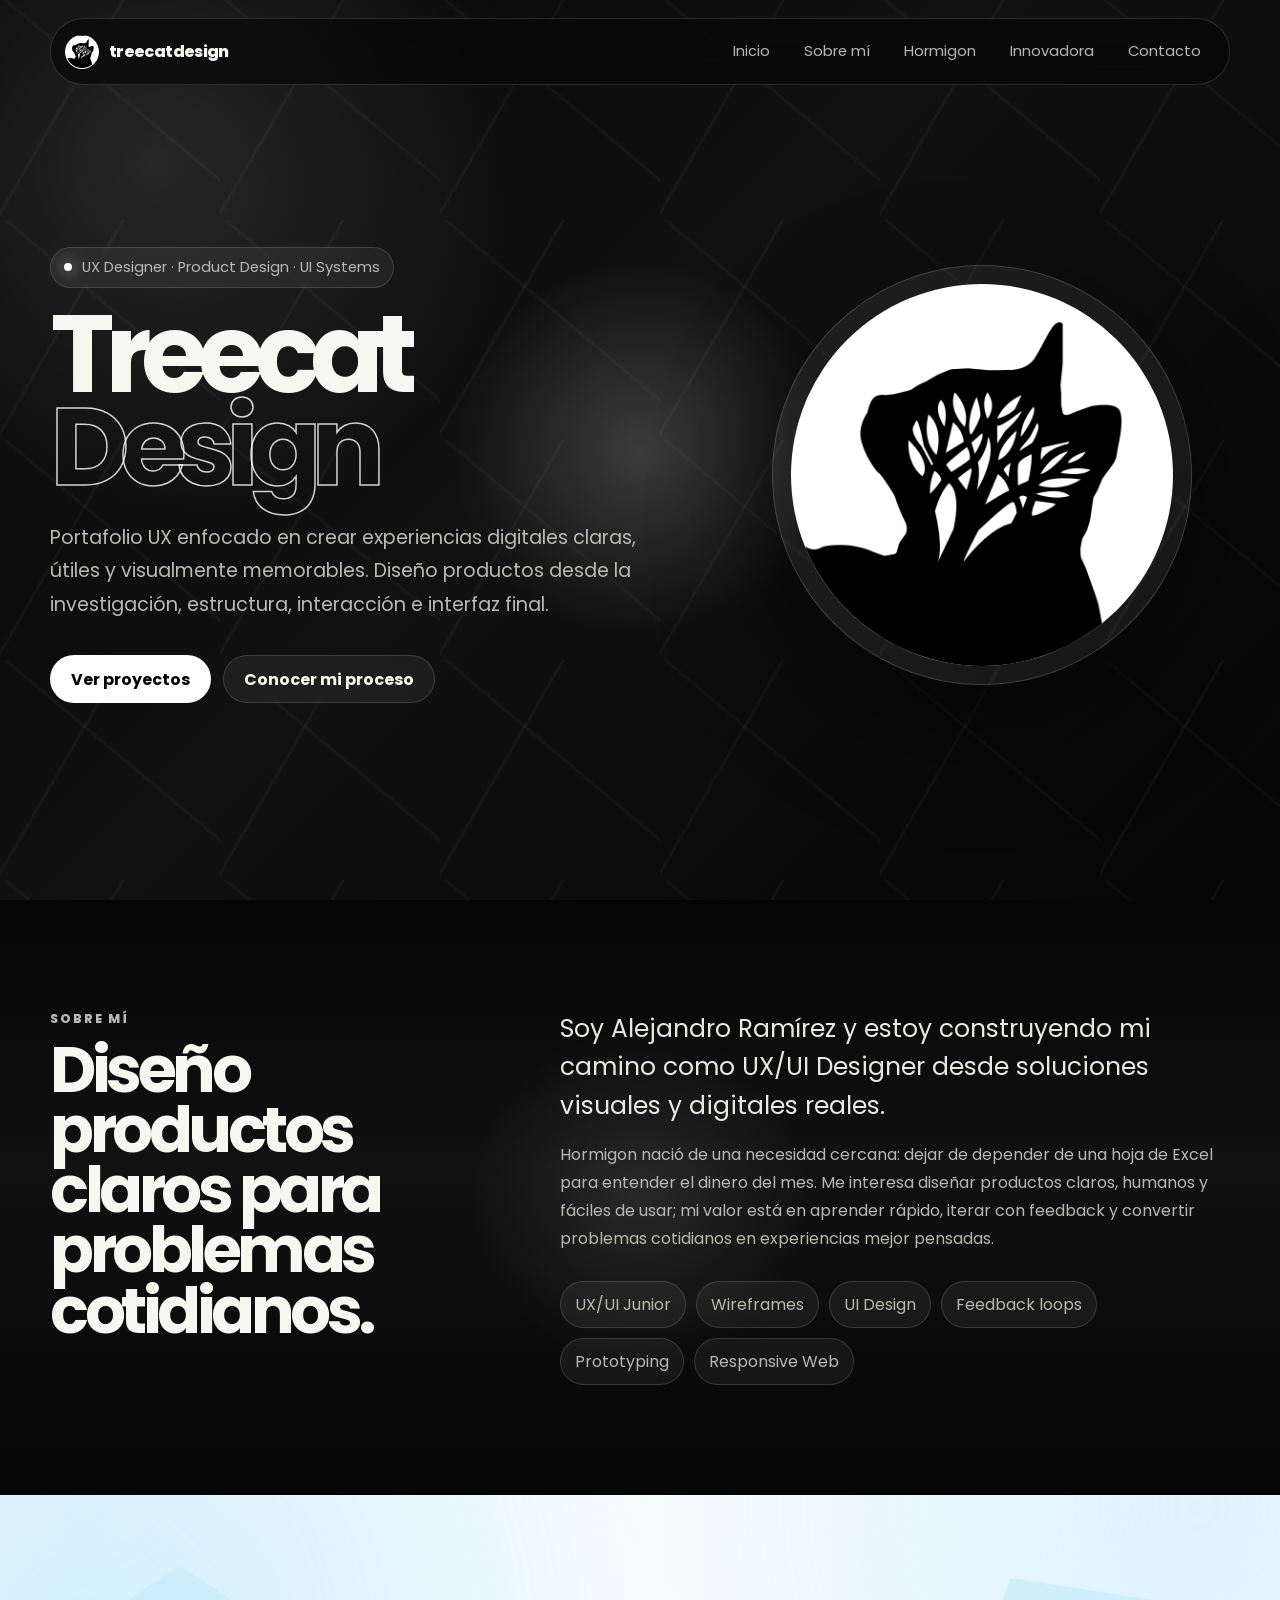
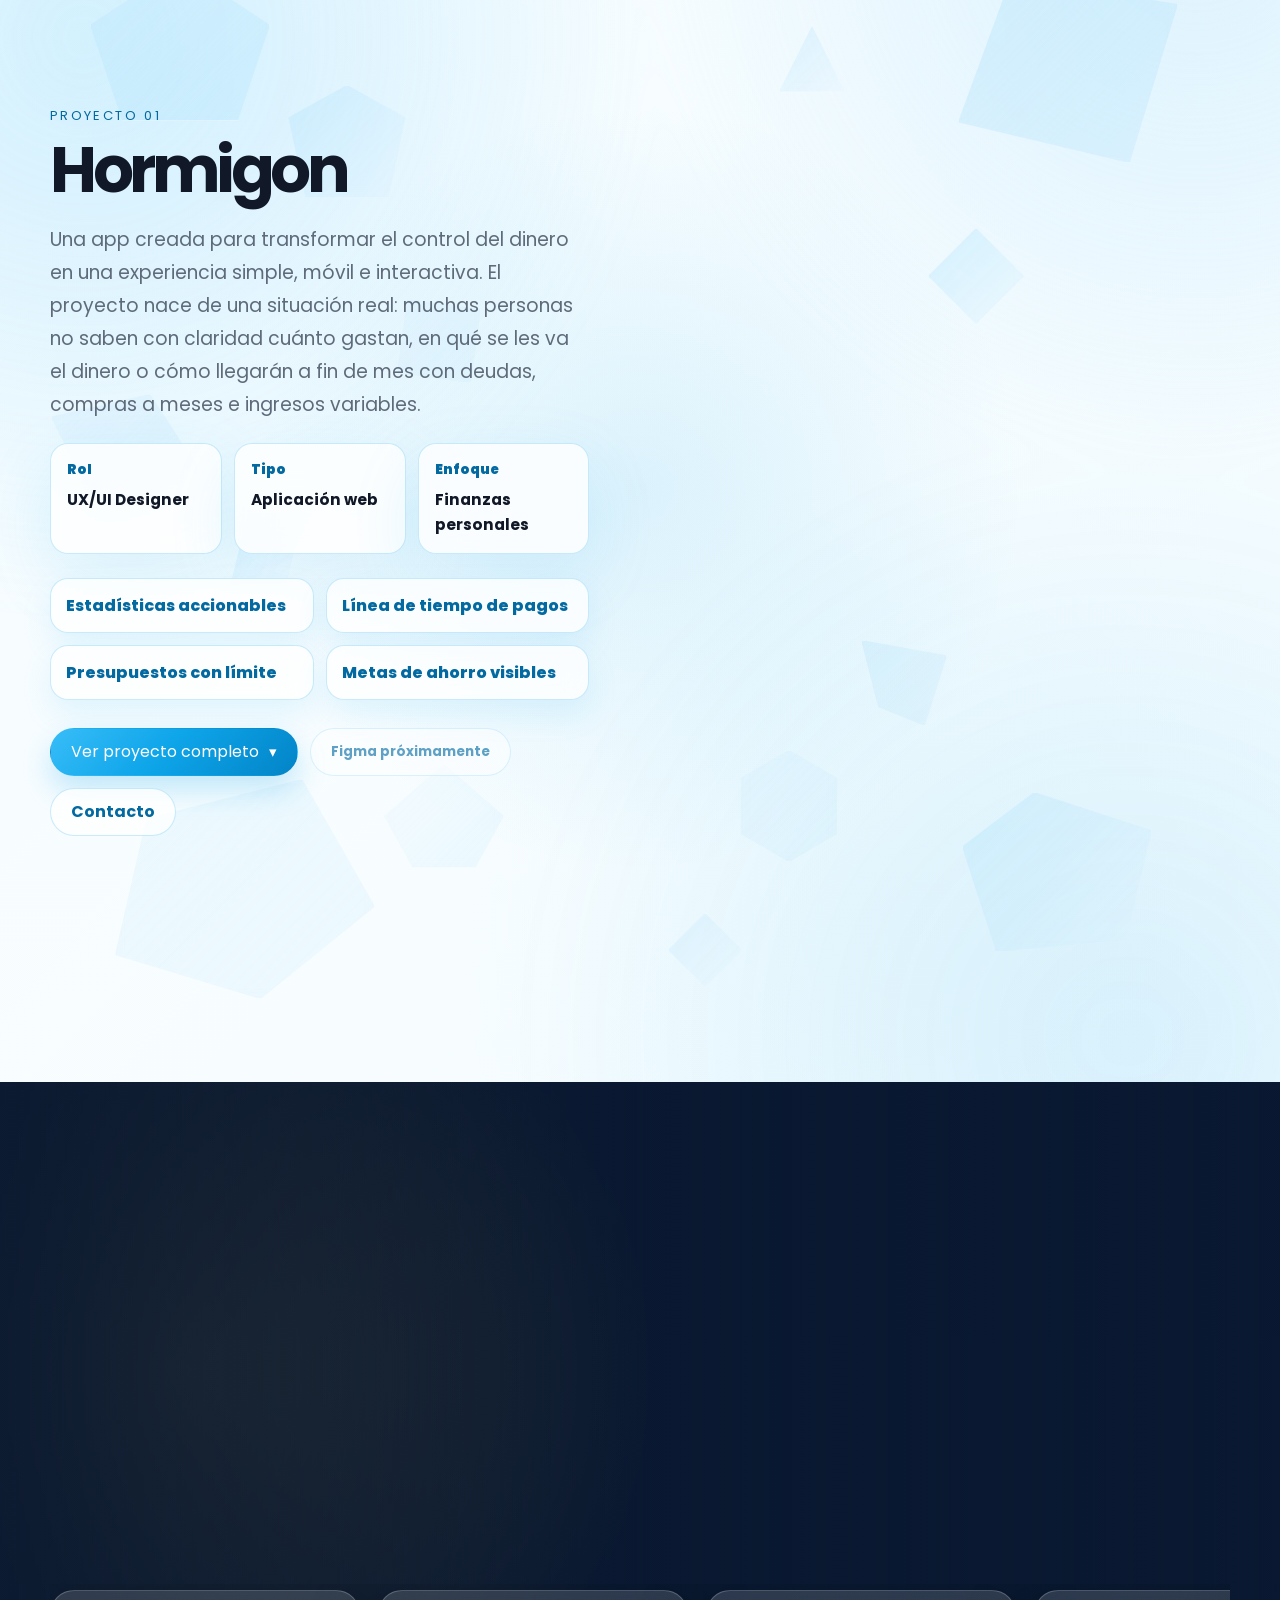
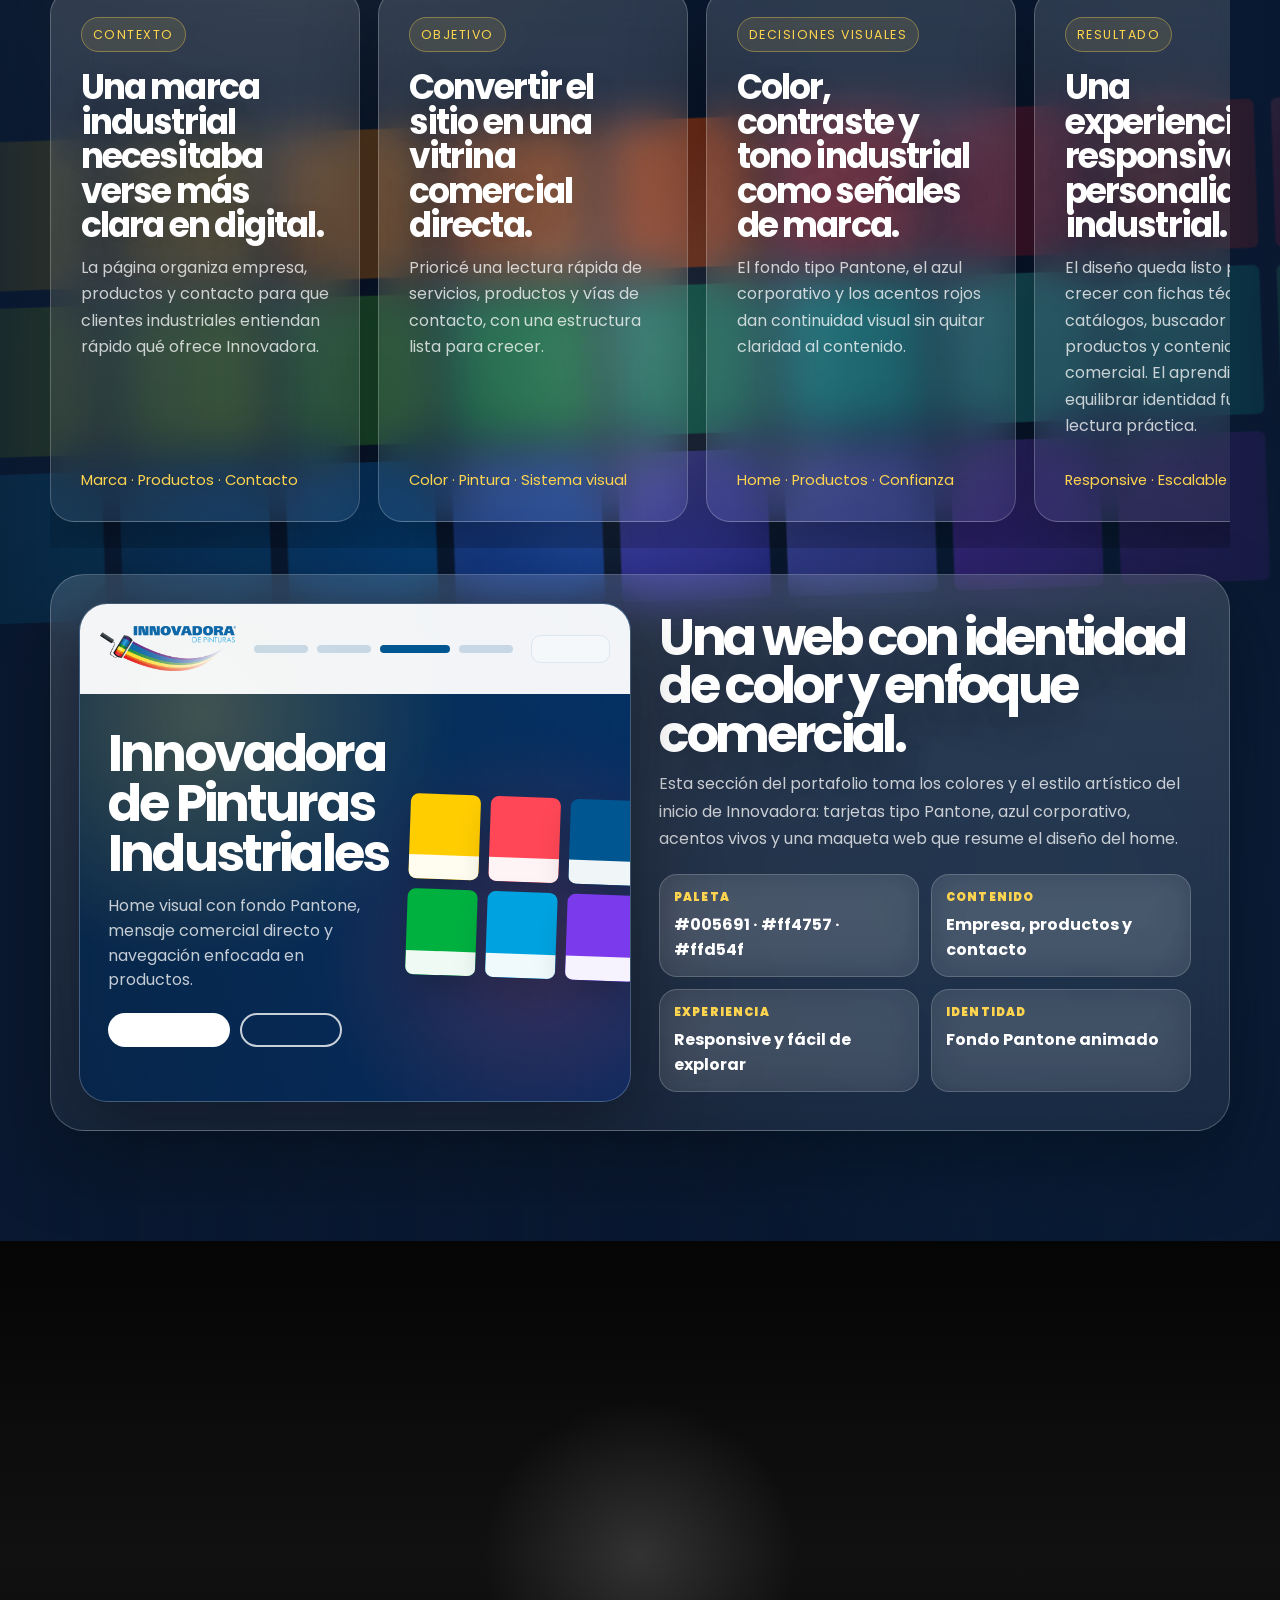
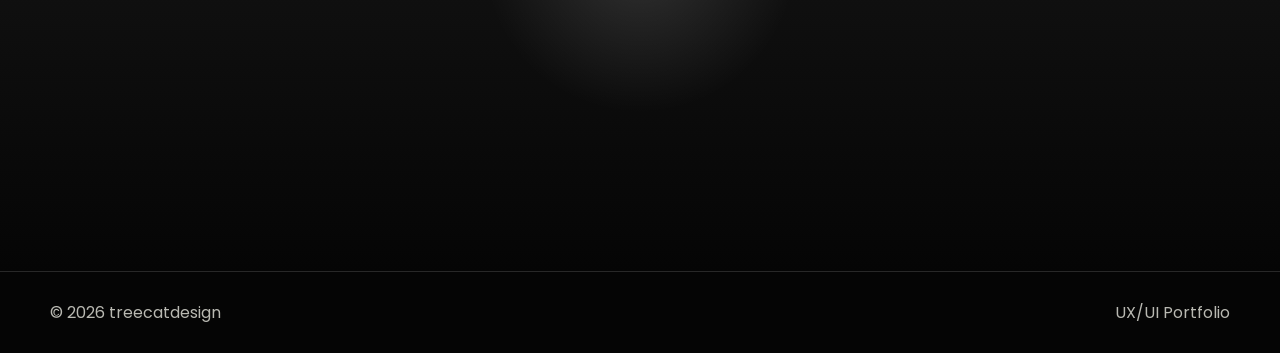
==== index.html @ 4776b98f "Fix portfolio mobile loading and cache busting" ====
<!doctype html>
<html lang="es">
  <head>
    <meta charset="utf-8" />
    <meta name="viewport" content="width=device-width, initial-scale=1, viewport-fit=cover" />
    <title>Portafolio | Alejandro Ramírez</title>
    <style>
      body {
        margin: 0;
        min-height: 100vh;
        min-height: 100svh;
        display: grid;
        place-items: center;
        background: #080808;
        color: #f7f7f2;
        font-family: system-ui, -apple-system, BlinkMacSystemFont, "Segoe UI", sans-serif;
      }
      .loading {
        opacity: .78;
        text-align: center;
        padding: 24px;
      }
    </style>
  </head>
  <body>
    <div class="loading">Cargando portafolio...</div>
    <script>
      (async () => {
        const version = "mobile-fix-4";
        const withVersion = (path) => `${path}${path.includes("?") ? "&" : "?"}v=${version}`;

        try {
          const response = await fetch(withVersion("./treecatdesign/index.html"), { cache: "no-store" });

          if (!response.ok) {
            throw new Error(`No se pudo cargar el portafolio: ${response.status}`);
          }

          let html = await response.text();

          if (!/<base\s/i.test(html)) {
            html = html.replace(/<head>/i, '<head>\n  <base href="./treecatdesign/">');
          }

          html = html.replace(
            /<meta\s+name=["']viewport["'][^>]*>/i,
            '<meta name="viewport" content="width=device-width, initial-scale=1, viewport-fit=cover" />'
          );

          html = html.replace(
            /<link\s+rel=["']stylesheet["']\s+href=["']\.\/css\/styles\.css["']\s*\/?>/i,
            `<link rel="stylesheet" href="${withVersion("./css/styles.css")}" />`
          );

          if (!/responsive-fixes\.css/i.test(html)) {
            html = html.replace(
              /<\/head>/i,
              `  <link rel="stylesheet" href="${withVersion("./css/responsive-fixes.css")}" />\n</head>`
            );
          }

          html = html.replace(
            /<script\s+src=["']\.\/js\/main\.js["']\s+defer><\/script>/i,
            `<script src="${withVersion("./js/main.js")}" defer><\/script>`
          );

          document.open();
          document.write(html);
          document.close();
        } catch (error) {
          window.location.replace("./treecatdesign/");
        }
      })();
    </script>
  </body>
</html>
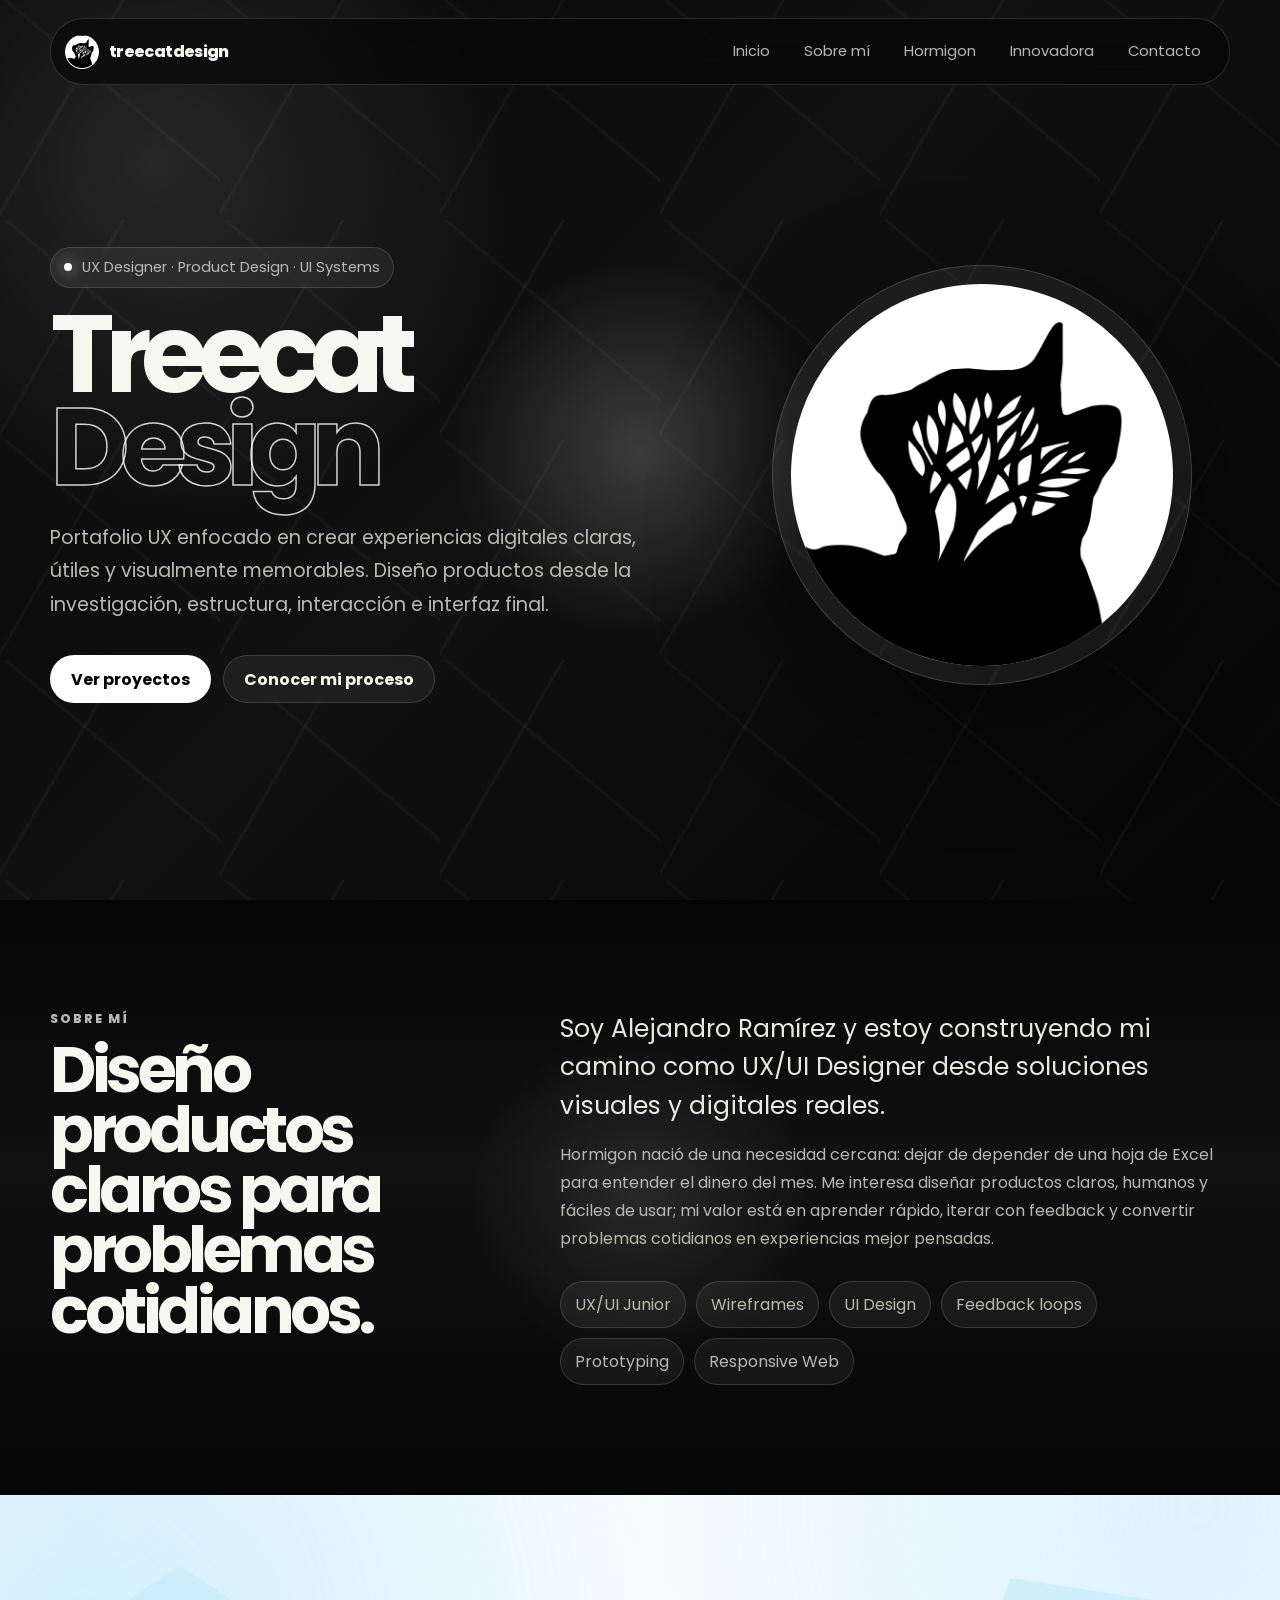
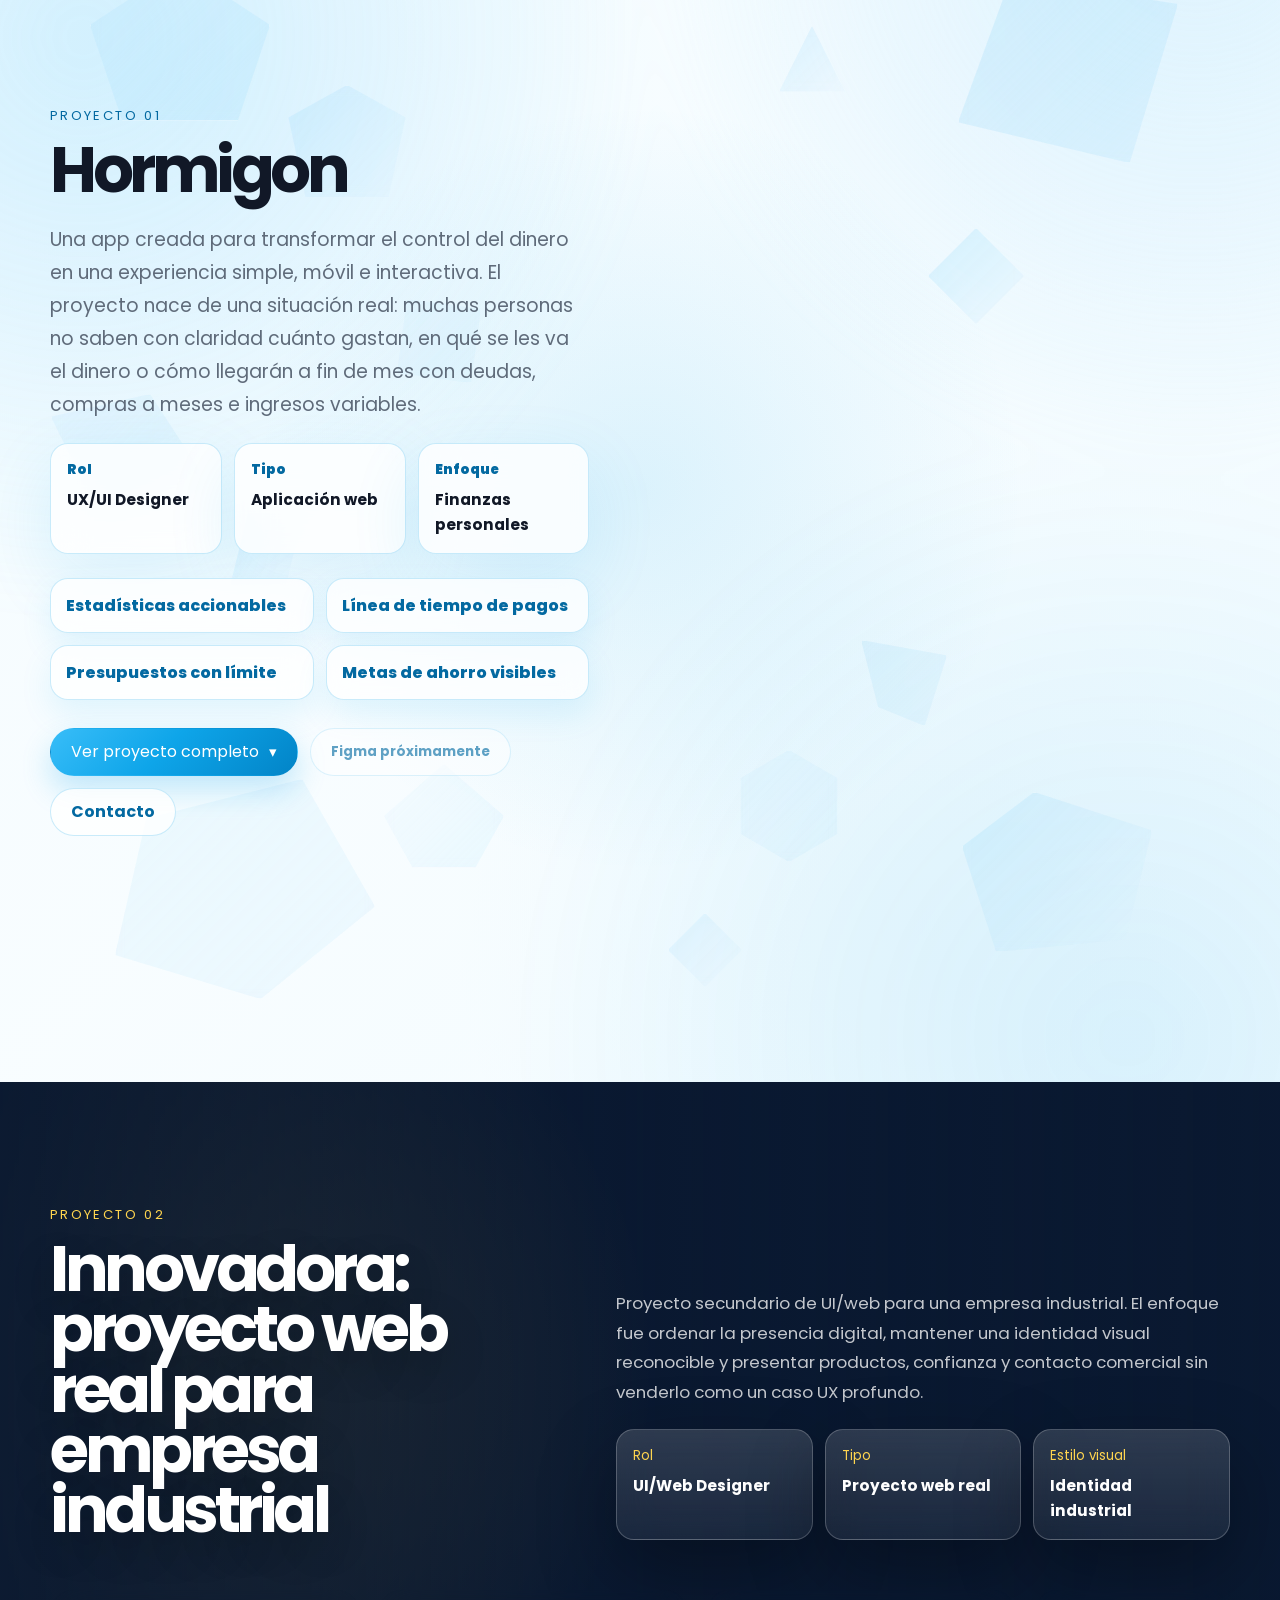
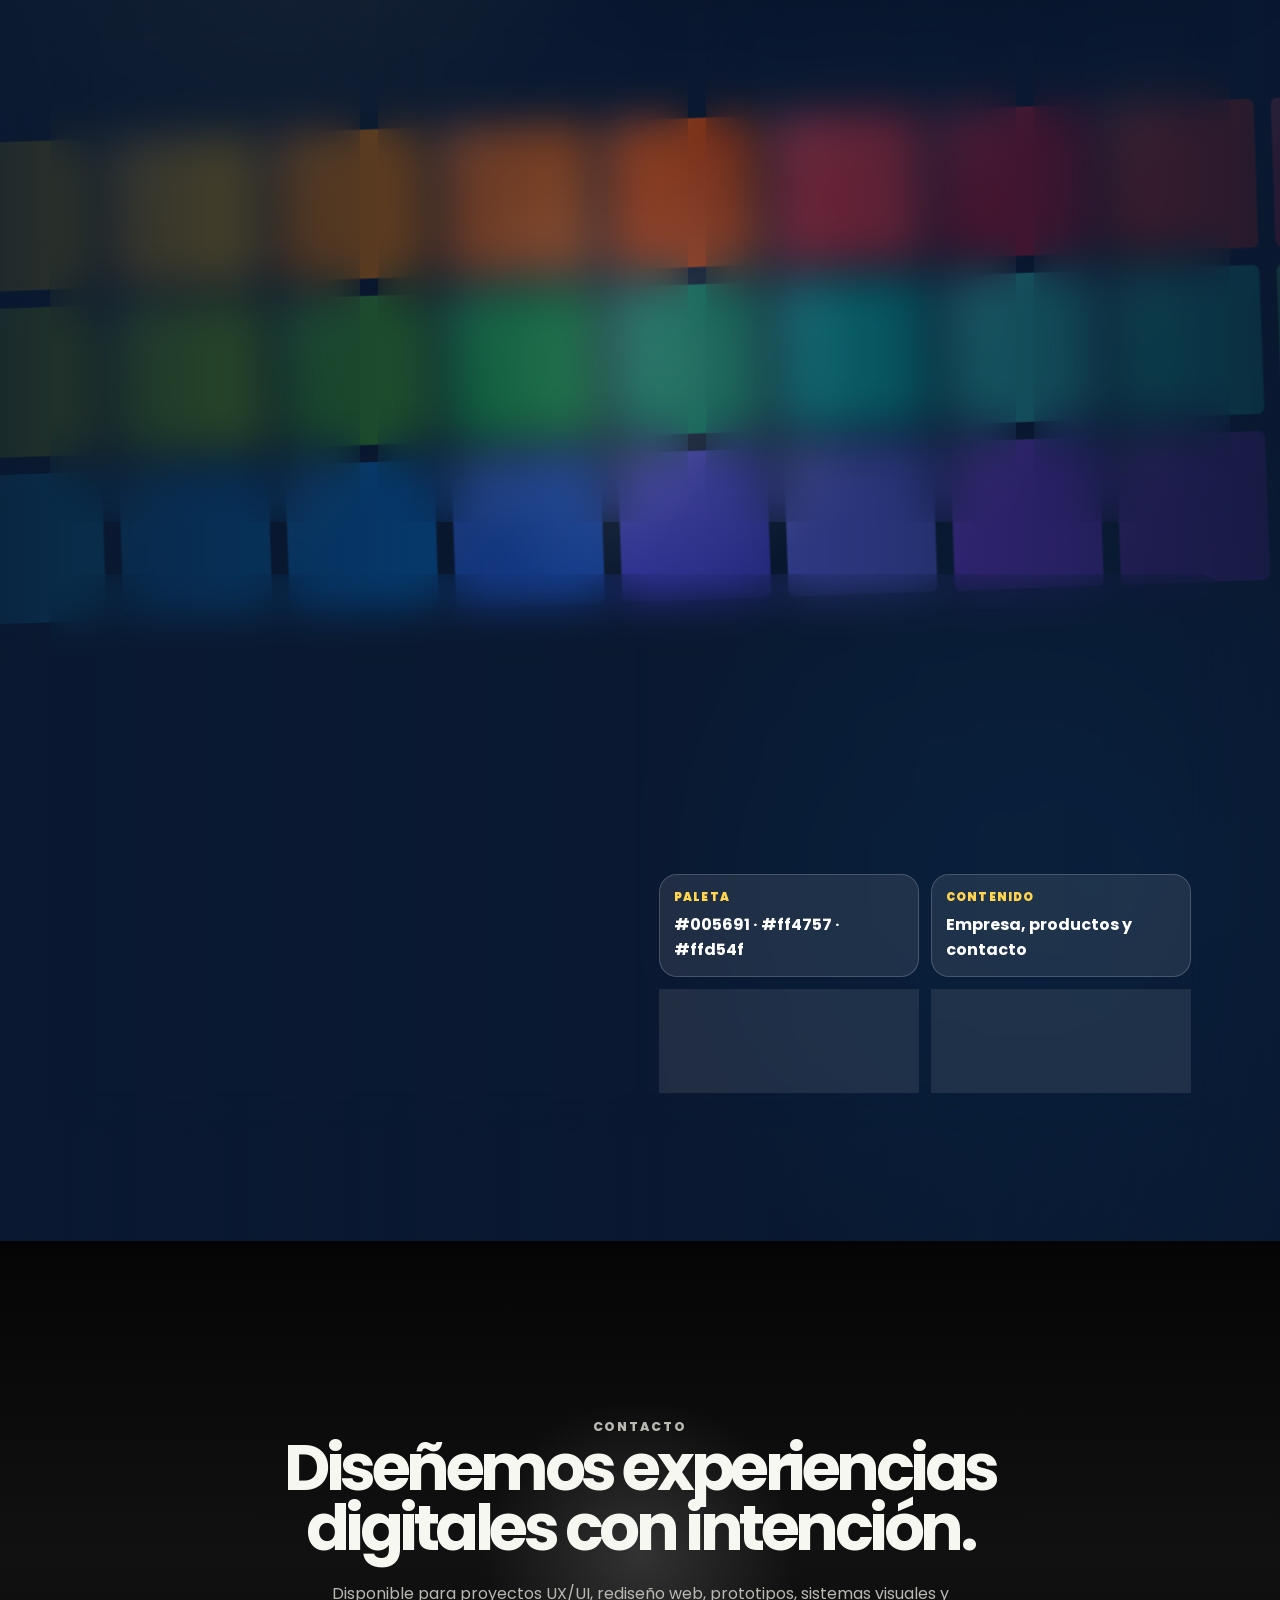
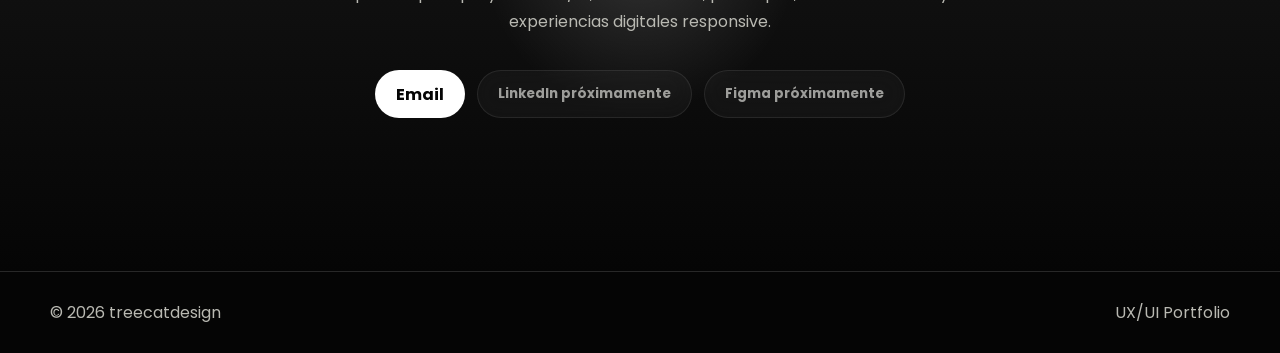
==== commit ab9514fc: "Force mobile fix cache refresh" ====
--- a/index.html
+++ b/index.html
@@ -26,7 +26,7 @@
     <div class="loading">Cargando portafolio...</div>
     <script>
       (async () => {
-        const version = "mobile-fix-4";
+        const version = "mobile-fix-5";
         const withVersion = (path) => `${path}${path.includes("?") ? "&" : "?"}v=${version}`;
 
         try {
@@ -52,12 +52,10 @@
             `<link rel="stylesheet" href="${withVersion("./css/styles.css")}" />`
           );
 
-          if (!/responsive-fixes\.css/i.test(html)) {
-            html = html.replace(
-              /<\/head>/i,
-              `  <link rel="stylesheet" href="${withVersion("./css/responsive-fixes.css")}" />\n</head>`
-            );
-          }
+          html = html.replace(
+            /<\/head>/i,
+            `  <link rel="stylesheet" href="${withVersion("./css/responsive-fixes.css")}" />\n</head>`
+          );
 
           html = html.replace(
             /<script\s+src=["']\.\/js\/main\.js["']\s+defer><\/script>/i,
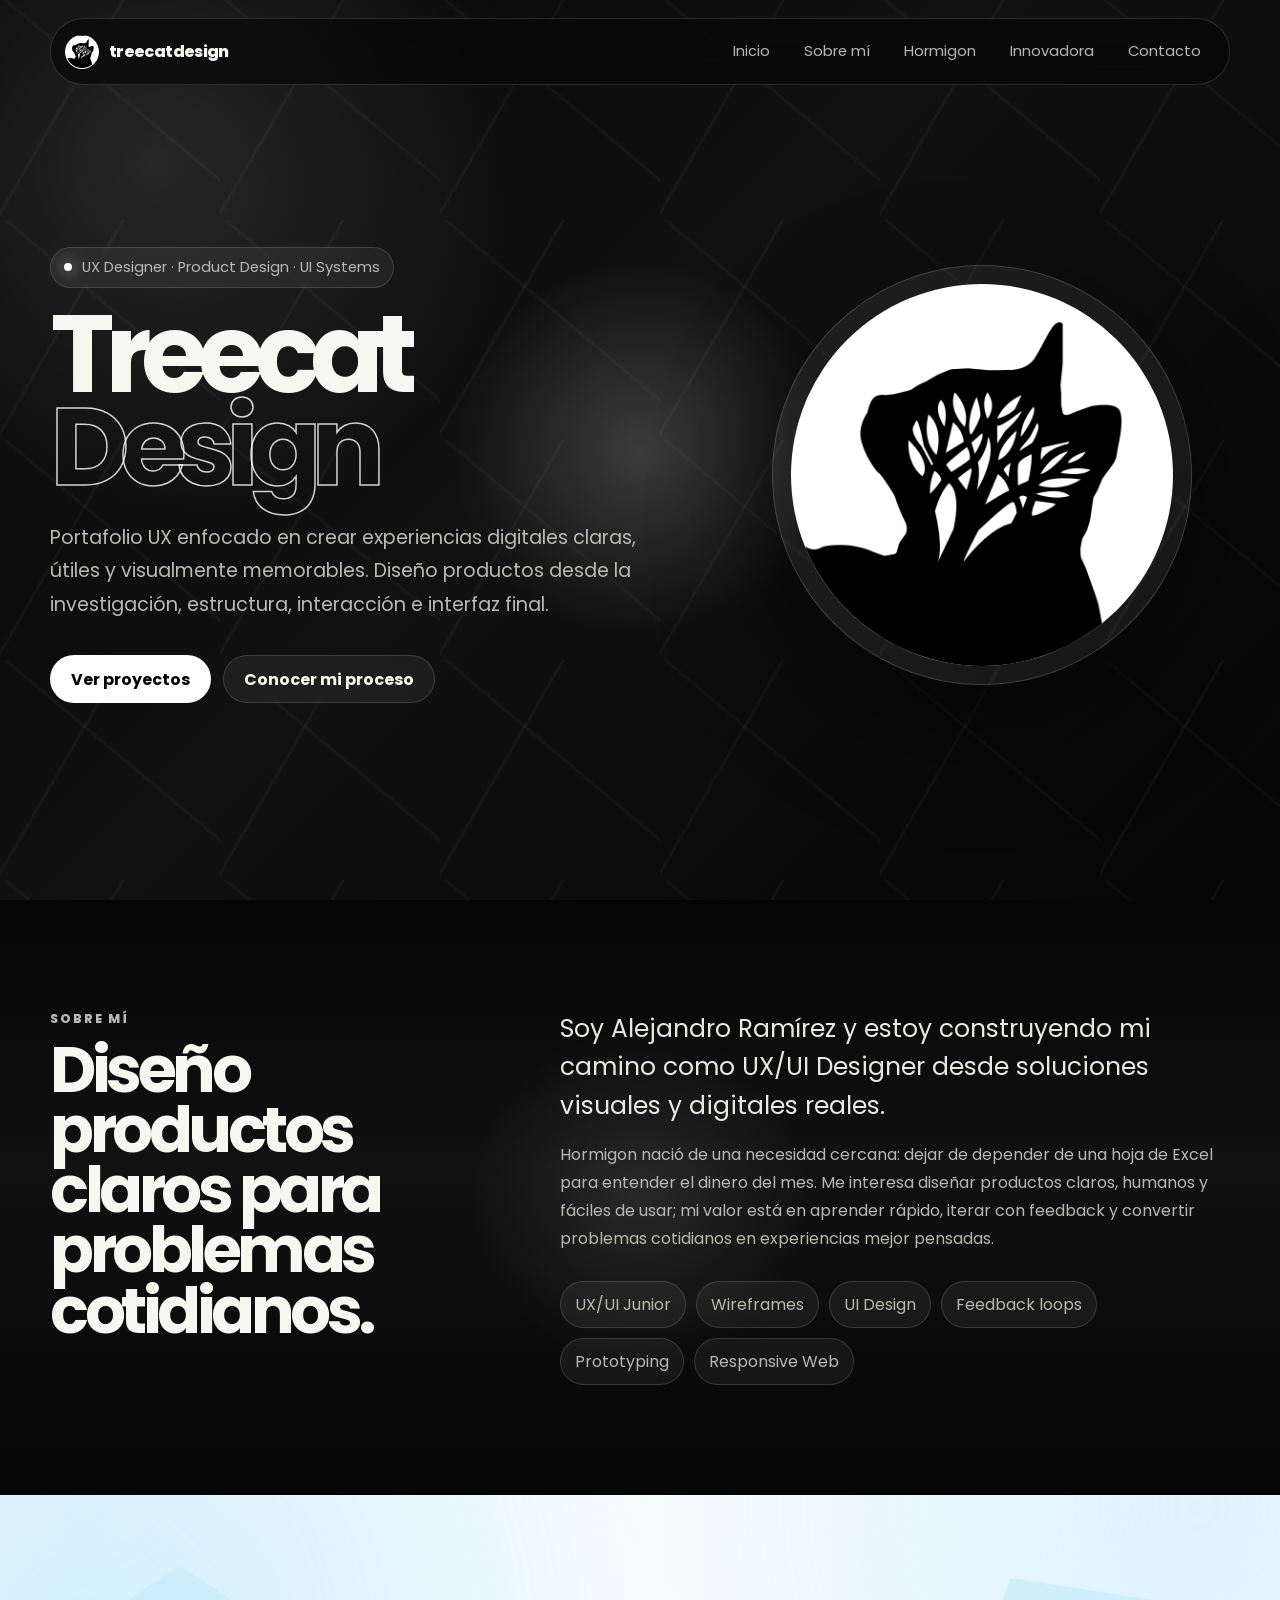
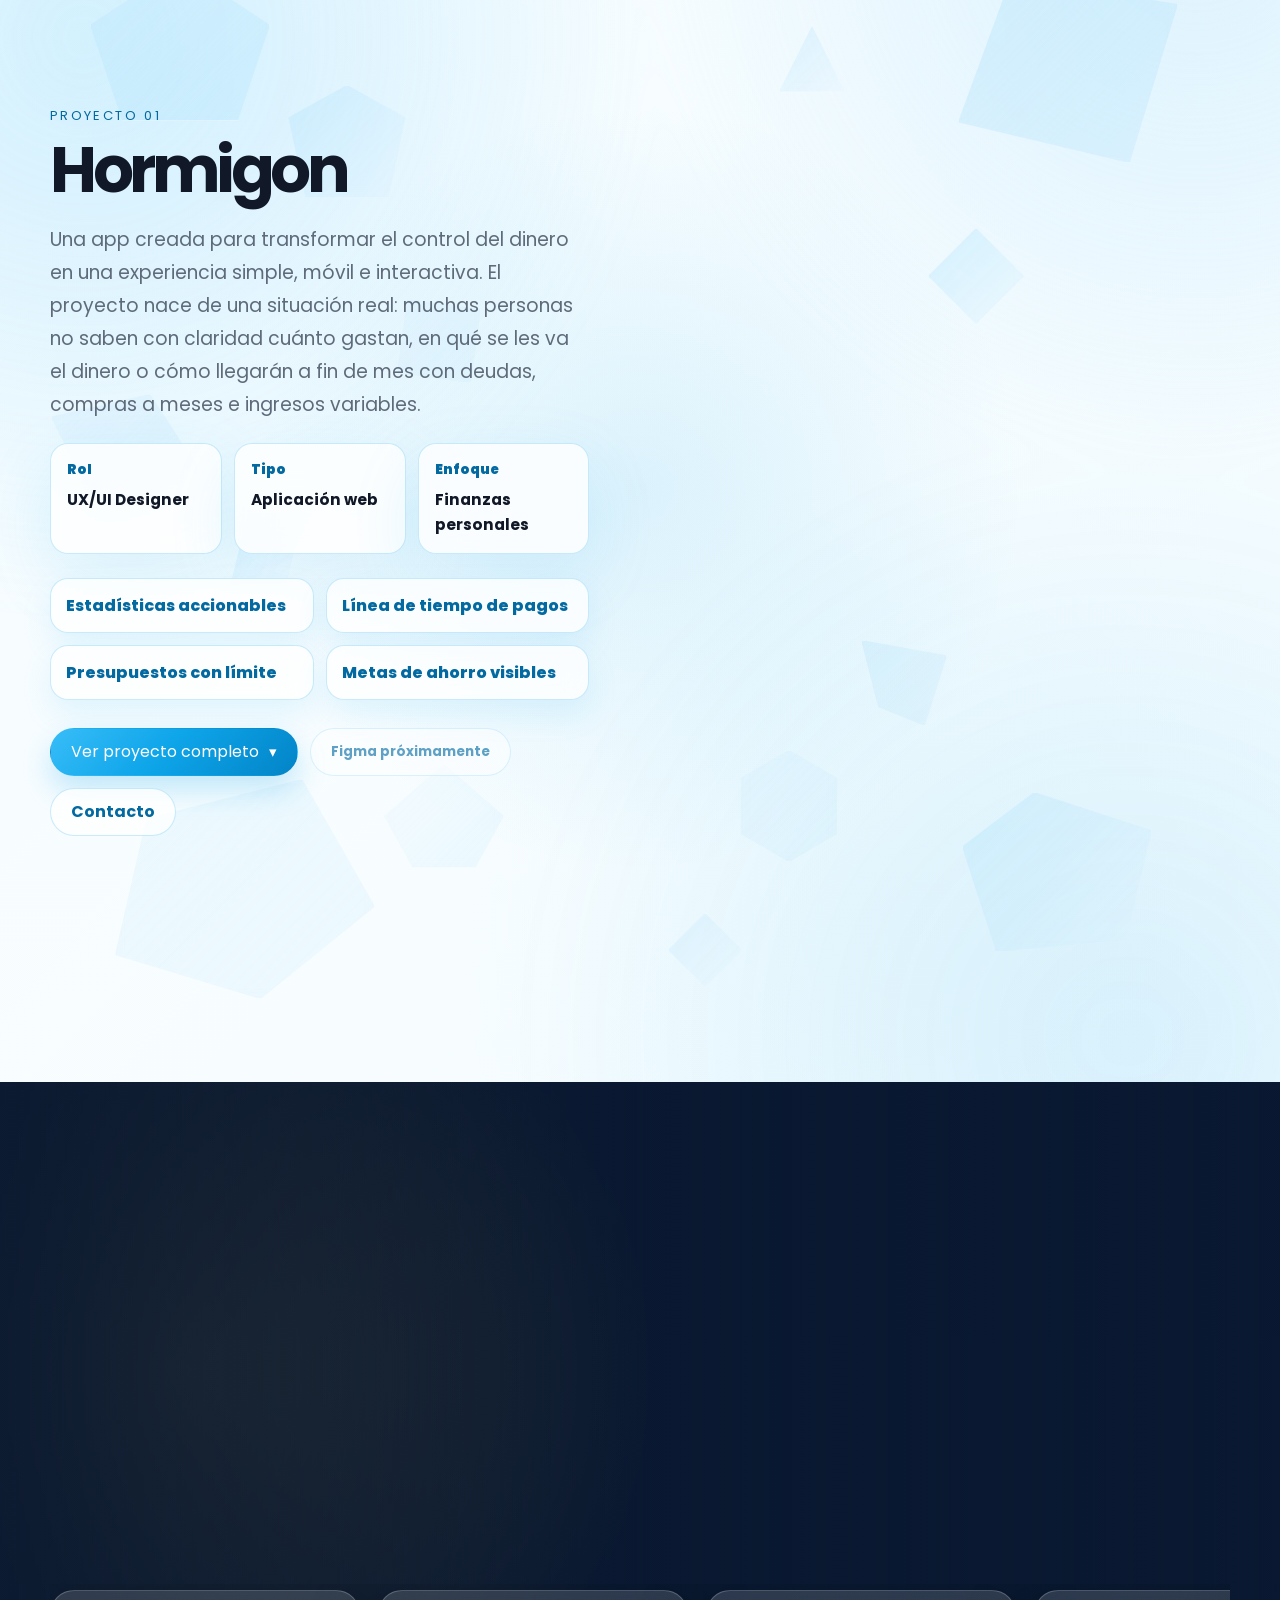
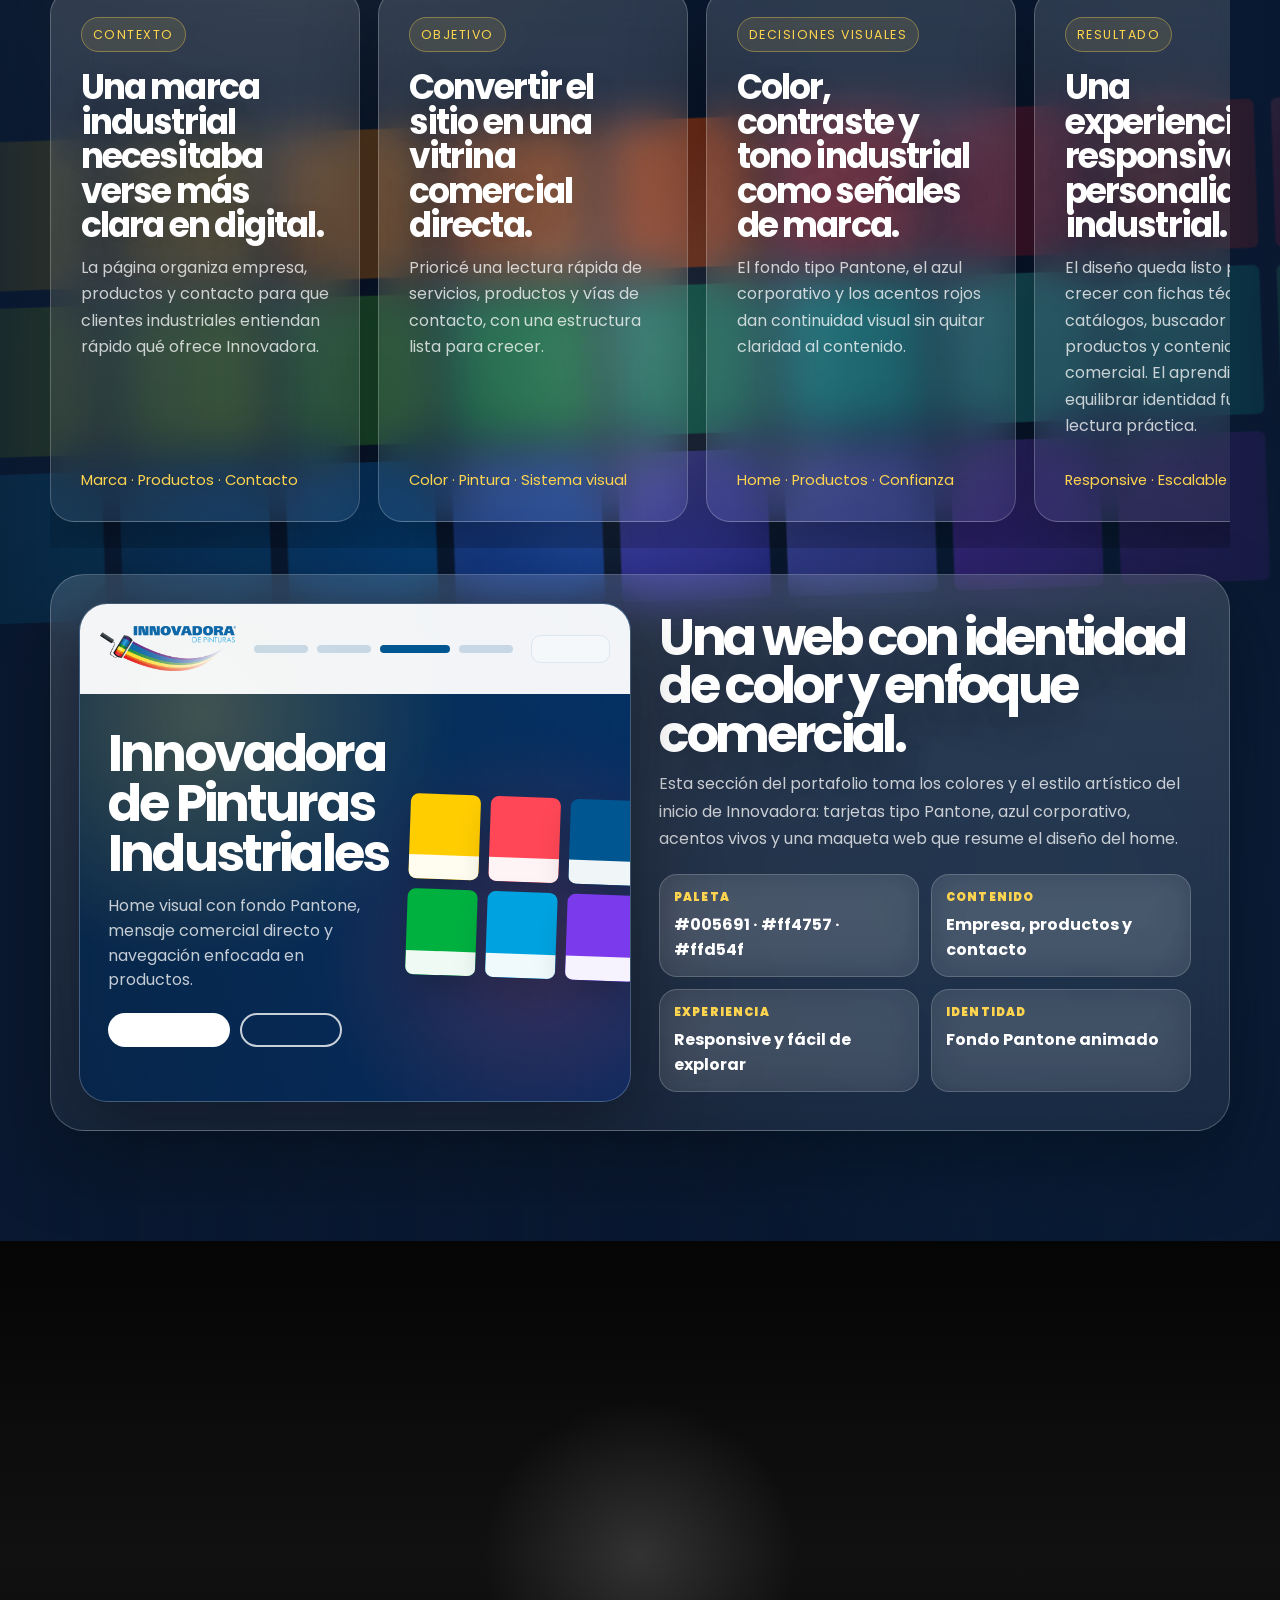
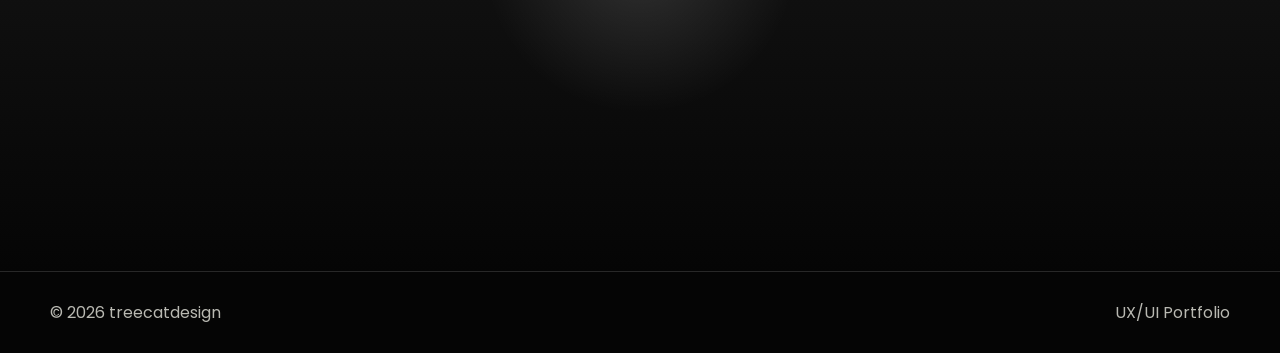
==== commit 3c02a66c: "Inline mobile fixes in root loader" ====
--- a/index.html
+++ b/index.html
@@ -26,8 +26,45 @@
     <div class="loading">Cargando portafolio...</div>
     <script>
       (async () => {
-        const version = "mobile-fix-5";
+        const version = "mobile-fix-6";
         const withVersion = (path) => `${path}${path.includes("?") ? "&" : "?"}v=${version}`;
+        const mobileHardFixes = `
+          <style id="mobile-hard-fixes">
+            @media (max-width: 900px) {
+              html, body, .page { width:100%; max-width:100%; overflow-x:hidden !important; -webkit-text-size-adjust:100%; }
+              *, *::before, *::after { max-width:100%; box-sizing:border-box; }
+              .section { width:100%; padding-inline:16px !important; overflow-x:hidden !important; }
+              .container, .project--finance .container, .finance-project-detail, .finance-project-detail-inner, .finance-case-content, .finance-smart-panel, .finance-results, .finance-case-close { width:100% !important; max-width:calc(100vw - 24px) !important; min-width:0 !important; margin-inline:auto !important; overflow-x:hidden !important; }
+              .hero-grid, .split, .finance-showcase, .finance-case-layout, .finance-story-card, .finance-story-card--compact, .finance-story-points, .finance-feature-list, .finance-research-methods, .finance-insight-grid, .finance-wireframe-grid, .finance-evolution-grid, .finance-feedback-grid, .finance-outcome-strip, .finance-learning-grid, .finance-smart-lab, .finance-smart-showcase, .finance-smart-current, .finance-smart-metrics, .finance-functions-blocks, .project-meta { display:grid !important; grid-template-columns:minmax(0,1fr) !important; grid-auto-columns:unset !important; gap:16px !important; width:100% !important; max-width:100% !important; margin-inline:0 !important; overflow:visible !important; transform:none !important; }
+              .finance-case-rail { display:none !important; }
+              .finance-case-chapter, .finance-smart-lab, .finance-case-close.finance-results, .finance-story-card--compact, .finance-feedback-card, .finance-outcome-card, .finance-learning-card, .finance-wireframe-card, .finance-evolution-card, .finance-function-card { width:100% !important; max-width:100% !important; min-width:0 !important; padding:18px !important; border-radius:24px !important; overflow:hidden !important; }
+              .finance-case-head h3, .finance-smart-intro h3, .finance-results.finance-case-close h3, .finance-story-card--compact h3 { max-width:100% !important; font-size:clamp(1.85rem,10vw,3rem) !important; line-height:1 !important; letter-spacing:-.07em !important; }
+              .finance-case-head p, .finance-smart-intro p, .finance-story-copy p, .finance-wireframe-card p, .finance-evolution-card p, .finance-feedback-card p, .finance-outcome-card p, .finance-learning-card p, .project-desc, .lead { font-size:.96rem !important; line-height:1.6 !important; }
+              .finance-wireframe-thumb, .finance-evolution-thumb, .finance-detail-media, .finance-screen-frame, .mockup { display:grid !important; place-items:center !important; width:100% !important; height:clamp(230px,52svh,380px) !important; padding:12px !important; overflow:hidden !important; }
+              .finance-wireframe-thumb img, .finance-evolution-thumb img, .finance-detail-media img, .finance-screen-frame img, .mockup img { width:100% !important; height:100% !important; max-height:100% !important; object-fit:contain !important; object-position:center top !important; transform:none !important; }
+              .finance-mascot-stage { order:-1 !important; min-height:clamp(330px,68svh,420px) !important; overflow:visible !important; }
+              .finance-mascot-peek { right:50% !important; top:auto !important; bottom:0 !important; width:min(78vw,310px) !important; translate:50% 0 !important; transform:translate3d(0,0,0) scale(.96) rotate(1deg) !important; }
+              .hero-actions, .finance-cta-actions, .finance-smart-controls { display:grid !important; grid-template-columns:1fr !important; gap:10px !important; }
+              .btn, .finance-cta-actions .btn, .finance-smart-control, .finance-project-close-btn { width:100% !important; min-width:0 !important; }
+              .finance-project-close-scene { width:100% !important; min-height:0 !important; margin:30px 0 0 !important; padding:0 0 max(18px, env(safe-area-inset-bottom)) !important; border-radius:26px 26px 0 0 !important; overflow:hidden !important; background:#dff7ff !important; box-shadow:none !important; }
+              .finance-project-close-picture { position:relative !important; inset:auto !important; width:100% !important; height:auto !important; min-height:0 !important; }
+              .finance-project-close-picture img { width:100% !important; height:auto !important; max-height:none !important; object-fit:contain !important; object-position:center bottom !important; }
+              .finance-project-close-actions { position:relative !important; inset:auto !important; margin:-78px auto 0 !important; padding:0 16px !important; z-index:2 !important; }
+              .finance-image-modal__content { width:min(92vw,430px) !important; max-height:calc(100svh - 24px) !important; padding:54px 12px 14px !important; }
+              .finance-image-modal__frame, .finance-image-modal__frame.is-phone-frame { width:min(78vw,330px) !important; height:min(72svh,640px) !important; }
+            }
+            @media (max-width: 700px) {
+              .nav { display:none !important; }
+              .hero { padding-top:42px !important; }
+              .section { padding-top:72px !important; padding-bottom:72px !important; }
+              .finance-case-chapter, .finance-smart-lab, .finance-case-close.finance-results, .finance-story-card--compact { margin-top:24px !important; }
+            }
+            @media (max-width: 390px) {
+              .finance-mascot-stage { min-height:315px !important; }
+              .finance-wireframe-thumb, .finance-evolution-thumb, .finance-detail-media, .finance-screen-frame, .mockup { height:clamp(210px,48svh,330px) !important; }
+            }
+          </style>
+        `;
 
         try {
           const response = await fetch(withVersion("./treecatdesign/index.html"), { cache: "no-store" });
@@ -54,7 +91,7 @@
 
           html = html.replace(
             /<\/head>/i,
-            `  <link rel="stylesheet" href="${withVersion("./css/responsive-fixes.css")}" />\n</head>`
+            `  <link rel="stylesheet" href="${withVersion("./css/responsive-fixes.css")}" />\n${mobileHardFixes}\n</head>`
           );
 
           html = html.replace(
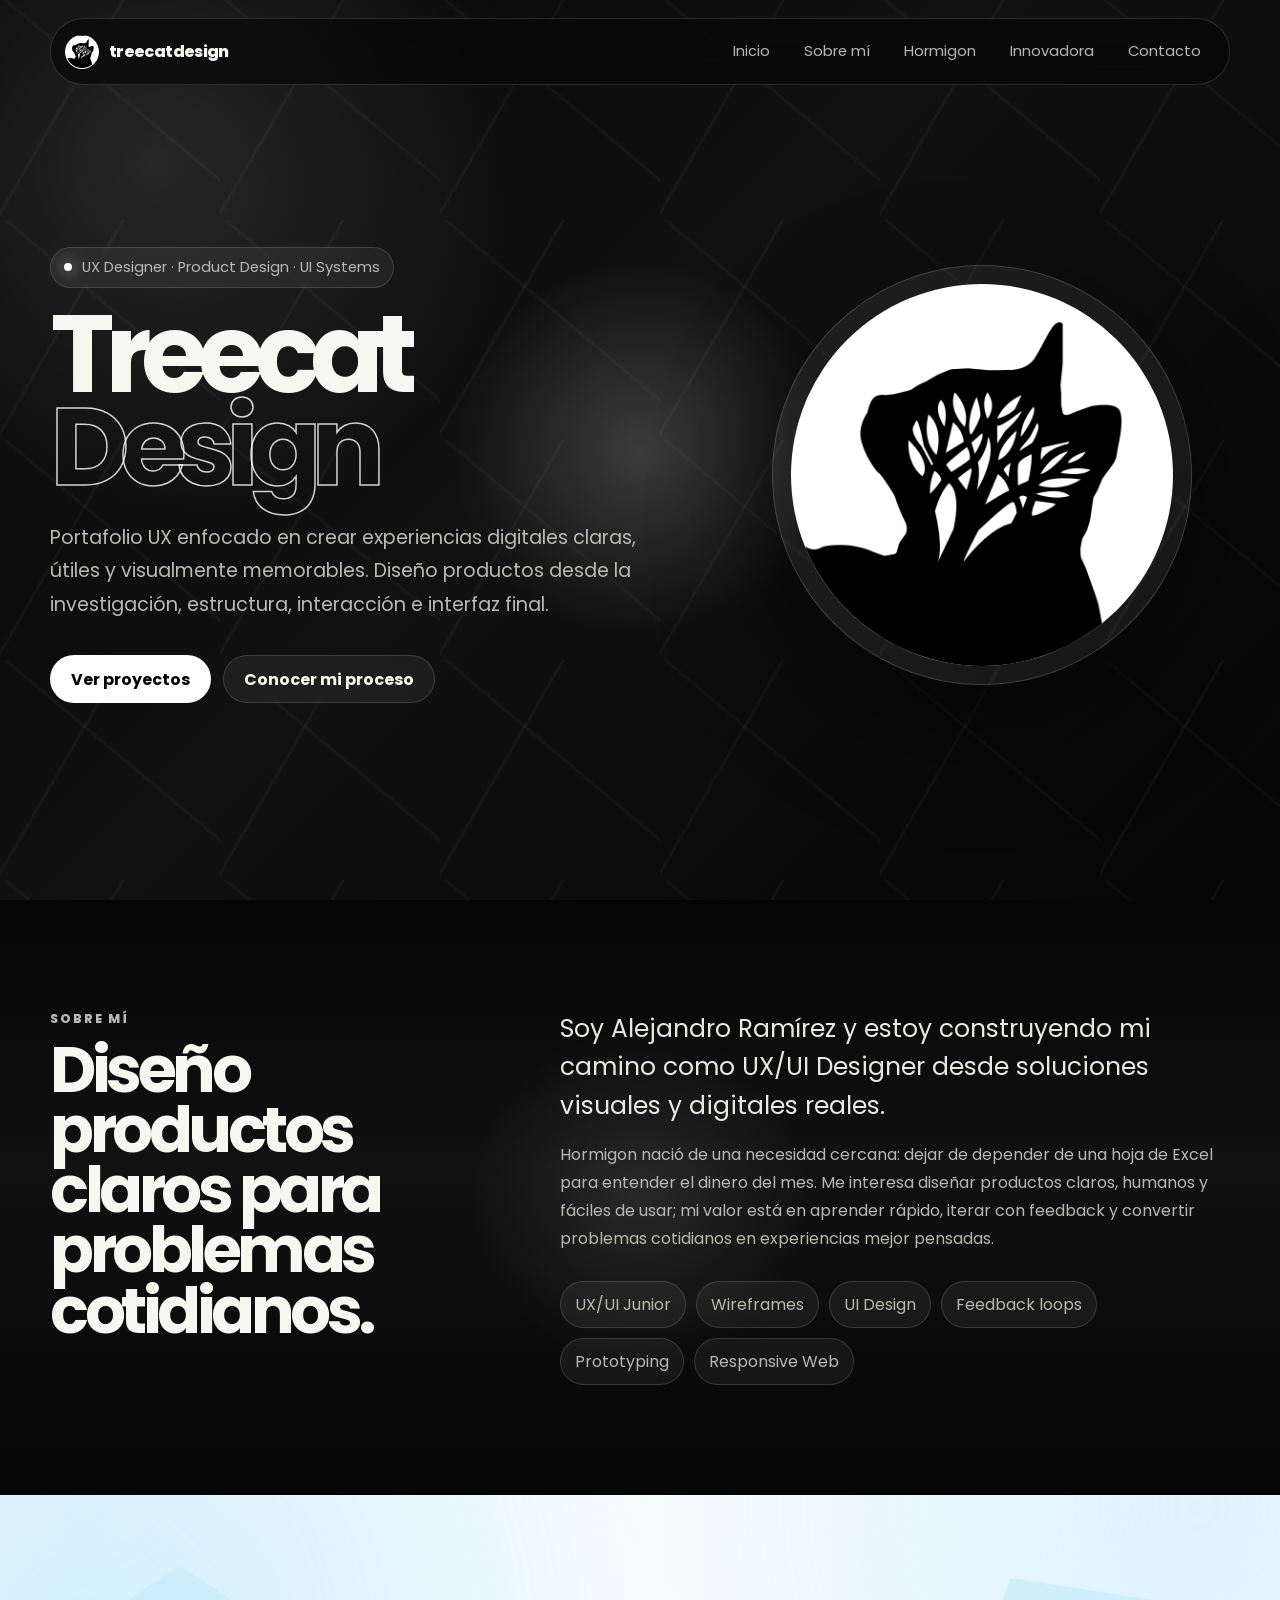
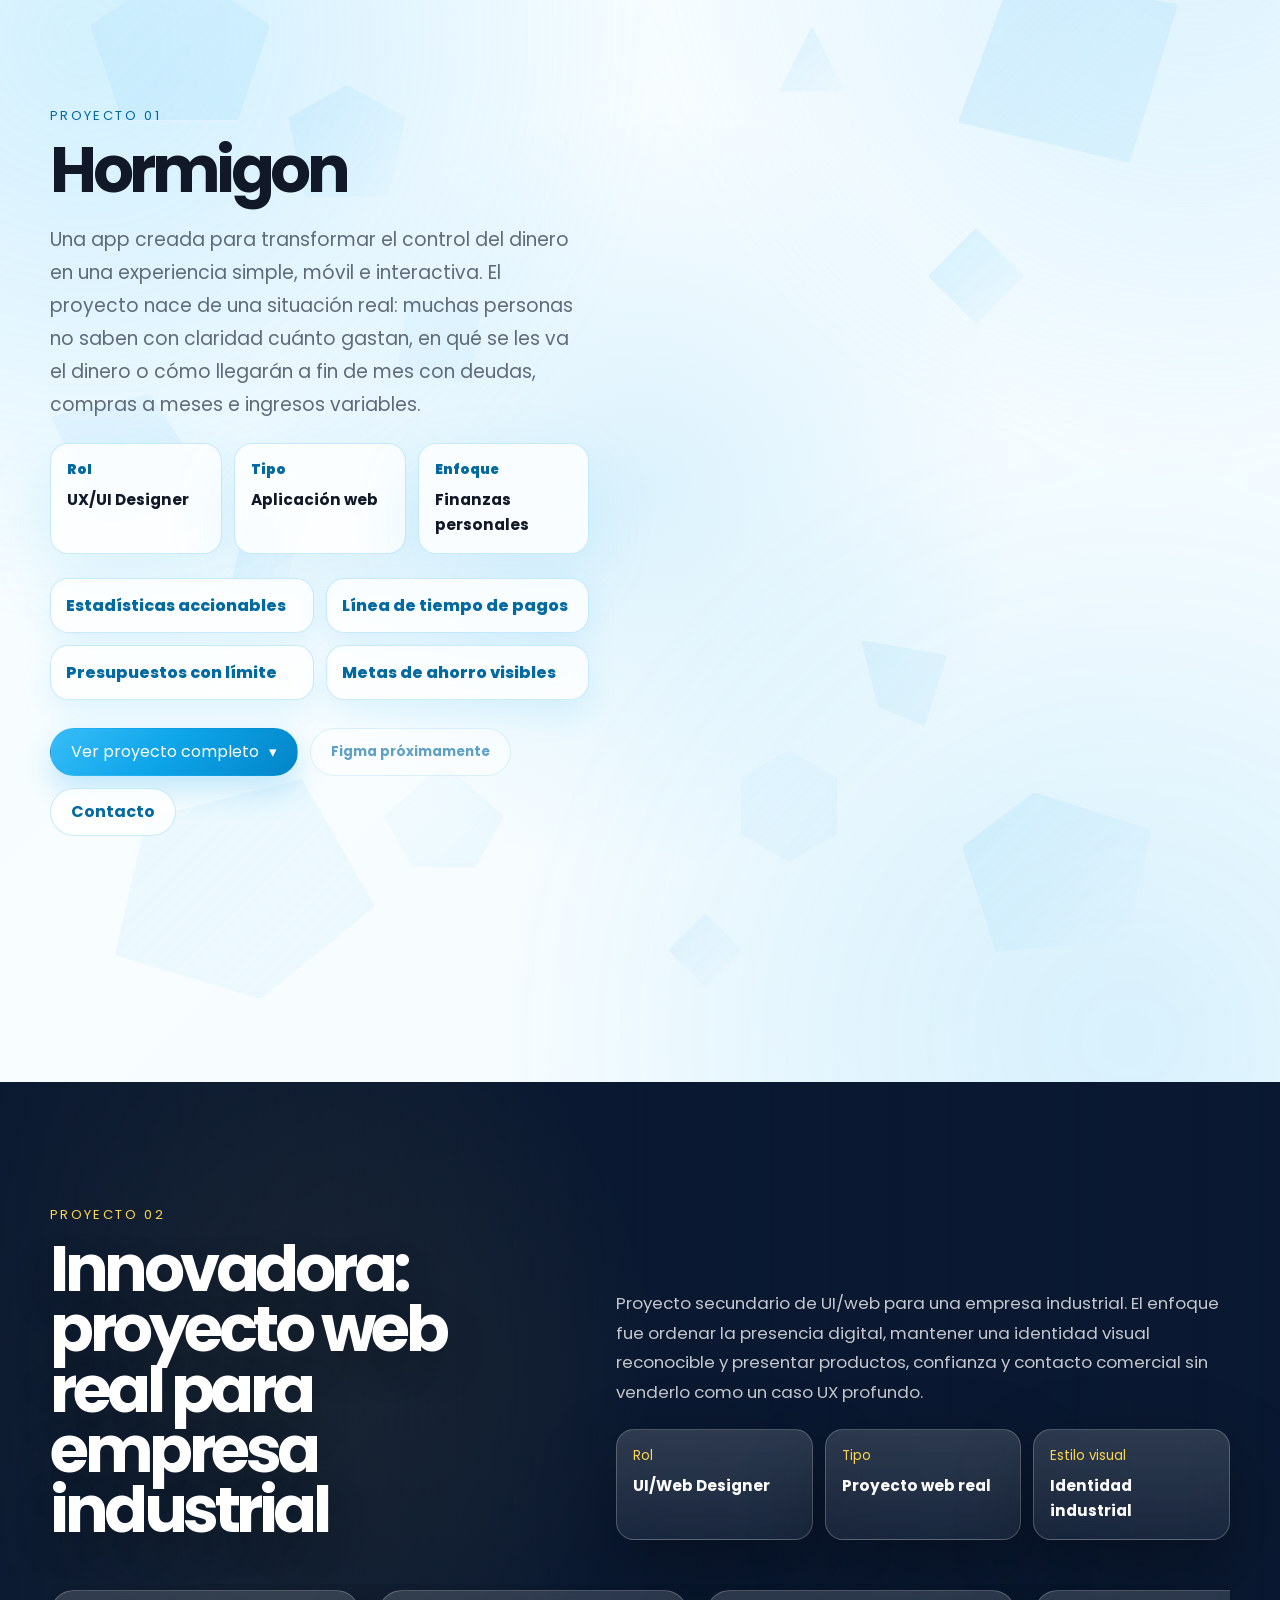
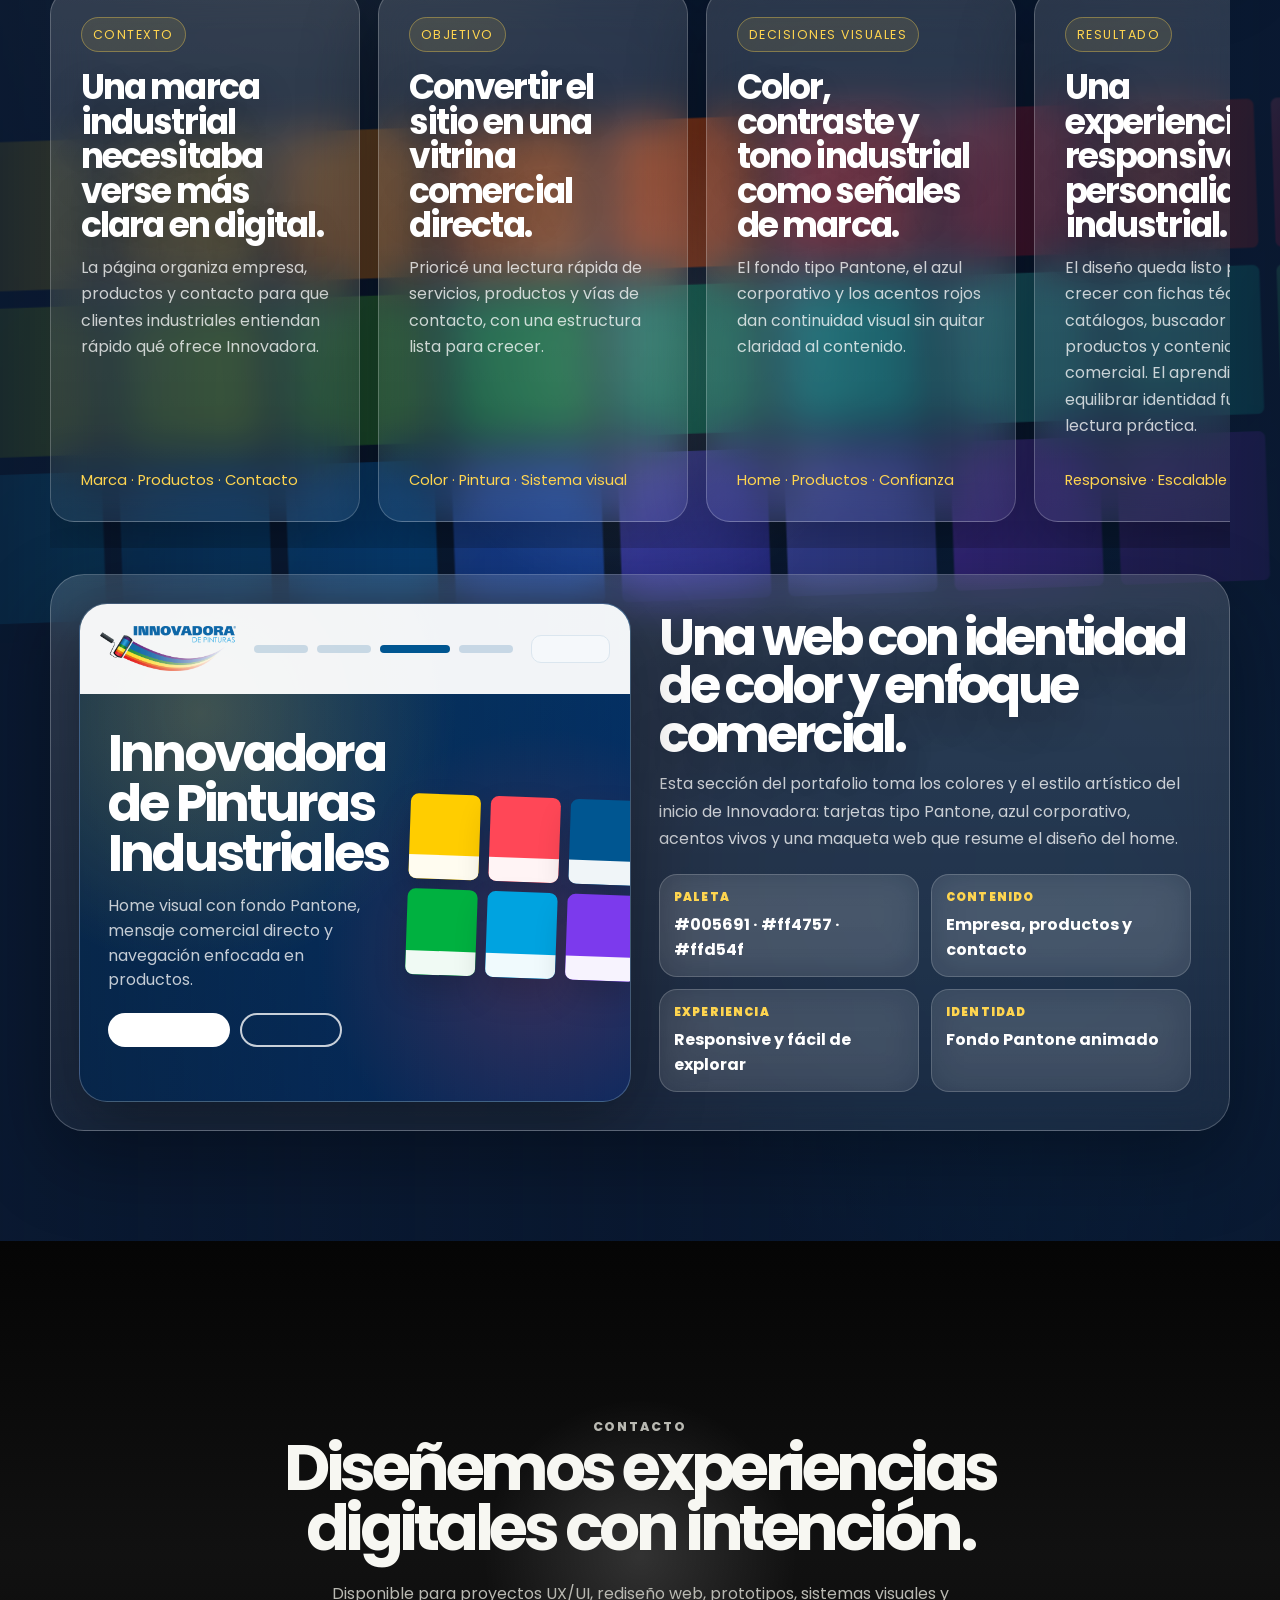
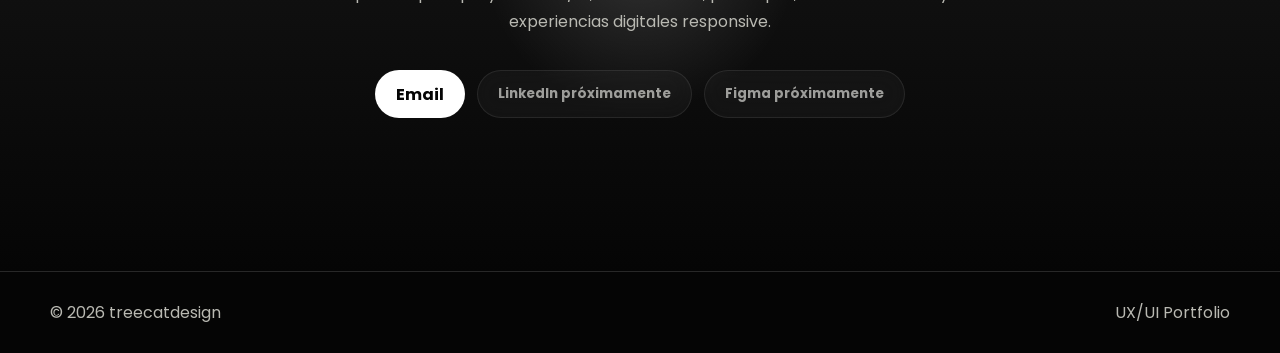
==== commit 88293788: "Clean GitHub Pages root structure" ====
--- a/index.html
+++ b/index.html
@@ -1,111 +1,1060 @@
-<!doctype html>
+<!DOCTYPE html>
 <html lang="es">
-  <head>
-    <meta charset="utf-8" />
-    <meta name="viewport" content="width=device-width, initial-scale=1, viewport-fit=cover" />
-    <title>Portafolio | Alejandro Ramírez</title>
-    <style>
-      body {
-        margin: 0;
-        min-height: 100vh;
-        min-height: 100svh;
-        display: grid;
-        place-items: center;
-        background: #080808;
-        color: #f7f7f2;
-        font-family: system-ui, -apple-system, BlinkMacSystemFont, "Segoe UI", sans-serif;
-      }
-      .loading {
-        opacity: .78;
-        text-align: center;
-        padding: 24px;
-      }
-    </style>
-  </head>
-  <body>
-    <div class="loading">Cargando portafolio...</div>
-    <script>
-      (async () => {
-        const version = "mobile-fix-6";
-        const withVersion = (path) => `${path}${path.includes("?") ? "&" : "?"}v=${version}`;
-        const mobileHardFixes = `
-          <style id="mobile-hard-fixes">
-            @media (max-width: 900px) {
-              html, body, .page { width:100%; max-width:100%; overflow-x:hidden !important; -webkit-text-size-adjust:100%; }
-              *, *::before, *::after { max-width:100%; box-sizing:border-box; }
-              .section { width:100%; padding-inline:16px !important; overflow-x:hidden !important; }
-              .container, .project--finance .container, .finance-project-detail, .finance-project-detail-inner, .finance-case-content, .finance-smart-panel, .finance-results, .finance-case-close { width:100% !important; max-width:calc(100vw - 24px) !important; min-width:0 !important; margin-inline:auto !important; overflow-x:hidden !important; }
-              .hero-grid, .split, .finance-showcase, .finance-case-layout, .finance-story-card, .finance-story-card--compact, .finance-story-points, .finance-feature-list, .finance-research-methods, .finance-insight-grid, .finance-wireframe-grid, .finance-evolution-grid, .finance-feedback-grid, .finance-outcome-strip, .finance-learning-grid, .finance-smart-lab, .finance-smart-showcase, .finance-smart-current, .finance-smart-metrics, .finance-functions-blocks, .project-meta { display:grid !important; grid-template-columns:minmax(0,1fr) !important; grid-auto-columns:unset !important; gap:16px !important; width:100% !important; max-width:100% !important; margin-inline:0 !important; overflow:visible !important; transform:none !important; }
-              .finance-case-rail { display:none !important; }
-              .finance-case-chapter, .finance-smart-lab, .finance-case-close.finance-results, .finance-story-card--compact, .finance-feedback-card, .finance-outcome-card, .finance-learning-card, .finance-wireframe-card, .finance-evolution-card, .finance-function-card { width:100% !important; max-width:100% !important; min-width:0 !important; padding:18px !important; border-radius:24px !important; overflow:hidden !important; }
-              .finance-case-head h3, .finance-smart-intro h3, .finance-results.finance-case-close h3, .finance-story-card--compact h3 { max-width:100% !important; font-size:clamp(1.85rem,10vw,3rem) !important; line-height:1 !important; letter-spacing:-.07em !important; }
-              .finance-case-head p, .finance-smart-intro p, .finance-story-copy p, .finance-wireframe-card p, .finance-evolution-card p, .finance-feedback-card p, .finance-outcome-card p, .finance-learning-card p, .project-desc, .lead { font-size:.96rem !important; line-height:1.6 !important; }
-              .finance-wireframe-thumb, .finance-evolution-thumb, .finance-detail-media, .finance-screen-frame, .mockup { display:grid !important; place-items:center !important; width:100% !important; height:clamp(230px,52svh,380px) !important; padding:12px !important; overflow:hidden !important; }
-              .finance-wireframe-thumb img, .finance-evolution-thumb img, .finance-detail-media img, .finance-screen-frame img, .mockup img { width:100% !important; height:100% !important; max-height:100% !important; object-fit:contain !important; object-position:center top !important; transform:none !important; }
-              .finance-mascot-stage { order:-1 !important; min-height:clamp(330px,68svh,420px) !important; overflow:visible !important; }
-              .finance-mascot-peek { right:50% !important; top:auto !important; bottom:0 !important; width:min(78vw,310px) !important; translate:50% 0 !important; transform:translate3d(0,0,0) scale(.96) rotate(1deg) !important; }
-              .hero-actions, .finance-cta-actions, .finance-smart-controls { display:grid !important; grid-template-columns:1fr !important; gap:10px !important; }
-              .btn, .finance-cta-actions .btn, .finance-smart-control, .finance-project-close-btn { width:100% !important; min-width:0 !important; }
-              .finance-project-close-scene { width:100% !important; min-height:0 !important; margin:30px 0 0 !important; padding:0 0 max(18px, env(safe-area-inset-bottom)) !important; border-radius:26px 26px 0 0 !important; overflow:hidden !important; background:#dff7ff !important; box-shadow:none !important; }
-              .finance-project-close-picture { position:relative !important; inset:auto !important; width:100% !important; height:auto !important; min-height:0 !important; }
-              .finance-project-close-picture img { width:100% !important; height:auto !important; max-height:none !important; object-fit:contain !important; object-position:center bottom !important; }
-              .finance-project-close-actions { position:relative !important; inset:auto !important; margin:-78px auto 0 !important; padding:0 16px !important; z-index:2 !important; }
-              .finance-image-modal__content { width:min(92vw,430px) !important; max-height:calc(100svh - 24px) !important; padding:54px 12px 14px !important; }
-              .finance-image-modal__frame, .finance-image-modal__frame.is-phone-frame { width:min(78vw,330px) !important; height:min(72svh,640px) !important; }
-            }
-            @media (max-width: 700px) {
-              .nav { display:none !important; }
-              .hero { padding-top:42px !important; }
-              .section { padding-top:72px !important; padding-bottom:72px !important; }
-              .finance-case-chapter, .finance-smart-lab, .finance-case-close.finance-results, .finance-story-card--compact { margin-top:24px !important; }
-            }
-            @media (max-width: 390px) {
-              .finance-mascot-stage { min-height:315px !important; }
-              .finance-wireframe-thumb, .finance-evolution-thumb, .finance-detail-media, .finance-screen-frame, .mockup { height:clamp(210px,48svh,330px) !important; }
-            }
-          </style>
-        `;
-
-        try {
-          const response = await fetch(withVersion("./treecatdesign/index.html"), { cache: "no-store" });
-
-          if (!response.ok) {
-            throw new Error(`No se pudo cargar el portafolio: ${response.status}`);
-          }
-
-          let html = await response.text();
-
-          if (!/<base\s/i.test(html)) {
-            html = html.replace(/<head>/i, '<head>\n  <base href="./treecatdesign/">');
-          }
-
-          html = html.replace(
-            /<meta\s+name=["']viewport["'][^>]*>/i,
-            '<meta name="viewport" content="width=device-width, initial-scale=1, viewport-fit=cover" />'
-          );
-
-          html = html.replace(
-            /<link\s+rel=["']stylesheet["']\s+href=["']\.\/css\/styles\.css["']\s*\/?>/i,
-            `<link rel="stylesheet" href="${withVersion("./css/styles.css")}" />`
-          );
-
-          html = html.replace(
-            /<\/head>/i,
-            `  <link rel="stylesheet" href="${withVersion("./css/responsive-fixes.css")}" />\n${mobileHardFixes}\n</head>`
-          );
-
-          html = html.replace(
-            /<script\s+src=["']\.\/js\/main\.js["']\s+defer><\/script>/i,
-            `<script src="${withVersion("./js/main.js")}" defer><\/script>`
-          );
-
-          document.open();
-          document.write(html);
-          document.close();
-        } catch (error) {
-          window.location.replace("./treecatdesign/");
-        }
-      })();
-    </script>
-  </body>
+<head>
+  <meta charset="UTF-8" />
+  <meta name="viewport" content="width=device-width, initial-scale=1, viewport-fit=cover" />
+  <title>treecatdesign | UX Portfolio</title>
+  <link rel="stylesheet" href="./css/styles.css?v=mobile-clean-1" />
+  <link rel="stylesheet" href="./css/responsive-fixes.css?v=mobile-clean-1" />
+</head>
+
+<body>
+  <div class="page">
+    <div class="noise"></div>
+
+    <header class="nav">
+      <a href="#inicio" class="brand" aria-label="Ir al inicio">
+        <span class="brand-mark"></span>
+        <span>treecatdesign</span>
+      </a>
+
+      <nav class="nav-links" aria-label="Navegación principal">
+        <a href="#inicio">Inicio</a>
+        <a href="#sobre-mi">Sobre mí</a>
+        <a href="#hormigon">Hormigon</a>
+        <a href="#innovadora">Innovadora</a>
+        <a href="#contacto">Contacto</a>
+      </nav>
+    </header>
+
+    <main>
+      <section class="section hero" id="inicio">
+        <div class="container hero-grid">
+          <div>
+            <div class="eyebrow reveal">UX Designer · Product Design · UI Systems</div>
+
+            <h1 class="hero-title reveal" style="--delay: 90ms;">
+              Treecat
+              <span>Design</span>
+            </h1>
+
+            <p class="hero-copy reveal" style="--delay: 180ms;">
+              Portafolio UX enfocado en crear experiencias digitales claras, útiles y visualmente memorables.
+              Diseño productos desde la investigación, estructura, interacción e interfaz final.
+            </p>
+
+            <div class="hero-actions reveal" style="--delay: 270ms;">
+              <a class="btn btn-primary" href="#hormigon">Ver proyectos</a>
+              <a class="btn btn-secondary" href="#sobre-mi">Conocer mi proceso</a>
+            </div>
+          </div>
+
+          <div class="hero-logo-wrap reveal" style="--delay: 180ms;">
+            <img
+              class="hero-logo"
+              src="./assets/treecat-logo.jpeg"
+              alt="Logo principal de treecatdesign"
+            />
+          </div>
+        </div>
+      </section>
+
+      <section class="section about" id="sobre-mi">
+        <div class="container split">
+          <div class="reveal">
+            <p class="section-kicker">Sobre mí</p>
+            <h2>Diseño productos claros para problemas cotidianos.</h2>
+          </div>
+
+          <div>
+            <p class="lead reveal" style="--delay: 80ms;">
+              Soy Alejandro Ramírez y estoy construyendo mi camino como UX/UI Designer desde soluciones visuales y digitales reales.
+            </p>
+
+            <p class="muted reveal" style="--delay: 160ms;">
+              Hormigon nació de una necesidad cercana: dejar de depender de una hoja de Excel para entender el dinero del mes. Me interesa diseñar productos claros, humanos y fáciles de usar; mi valor está en aprender rápido, iterar con feedback y convertir problemas cotidianos en experiencias mejor pensadas.
+            </p>
+
+            <div class="pill-grid reveal" style="--delay: 240ms;">
+              <span class="pill">UX/UI Junior</span>
+              <span class="pill">Wireframes</span>
+              <span class="pill">UI Design</span>
+              <span class="pill">Feedback loops</span>
+              <span class="pill">Prototyping</span>
+              <span class="pill">Responsive Web</span>
+            </div>
+          </div>
+        </div>
+      </section>
+
+      <section class="section project project--finance" id="hormigon">
+        <div class="finance-bg-polygons" aria-hidden="true">
+          <span class="finance-bg-polygon"></span>
+          <span class="finance-bg-polygon"></span>
+          <span class="finance-bg-polygon"></span>
+          <span class="finance-bg-polygon"></span>
+          <span class="finance-bg-polygon"></span>
+          <span class="finance-bg-polygon"></span>
+          <span class="finance-bg-polygon"></span>
+          <span class="finance-bg-polygon"></span>
+          <span class="finance-bg-polygon"></span>
+          <span class="finance-bg-polygon"></span>
+          <span class="finance-bg-polygon"></span>
+          <span class="finance-bg-polygon"></span>
+          <span class="finance-bg-polygon"></span>
+          <span class="finance-bg-polygon"></span>
+        </div>
+
+        <div class="container">
+          <div class="finance-showcase">
+            <div class="finance-showcase-copy reveal">
+              <p class="project-number">Proyecto 01</p>
+              <h2>Hormigon</h2>
+
+              <p class="project-desc">
+                Una app creada para transformar el control del dinero en una experiencia simple, móvil e interactiva. El proyecto nace de una situación real: muchas personas no saben con claridad cuánto gastan, en qué se les va el dinero o cómo llegarán a fin de mes con deudas, compras a meses e ingresos variables.
+              </p>
+
+              <div class="project-meta">
+                <div class="meta-card">
+                  <small>Rol</small>
+                  <strong>UX/UI Designer</strong>
+                </div>
+                <div class="meta-card">
+                  <small>Tipo</small>
+                  <strong>Aplicación web</strong>
+                </div>
+                <div class="meta-card">
+                  <small>Enfoque</small>
+                  <strong>Finanzas personales</strong>
+                </div>
+              </div>
+
+              <div class="finance-feature-list" aria-label="Características principales de la aplicación">
+                <div class="finance-feature-item">Estadísticas accionables</div>
+                <div class="finance-feature-item">Línea de tiempo de pagos</div>
+                <div class="finance-feature-item">Presupuestos con límite</div>
+                <div class="finance-feature-item">Metas de ahorro visibles</div>
+              </div>
+
+              <div class="finance-cta-actions reveal" style="--delay: 280ms;">
+                <button class="btn finance-btn-primary finance-project-toggle" type="button" data-finance-toggle aria-expanded="false" aria-controls="hormigon-completo">Ver proyecto completo</button>
+                <button class="btn finance-btn-secondary btn-disabled" type="button" disabled>Figma próximamente</button>
+                <a class="btn finance-btn-secondary" href="#contacto">Contacto</a>
+              </div>
+            </div>
+
+            <div class="finance-mascot-stage reveal" style="--delay: 120ms;" aria-hidden="true">
+              <div class="finance-mascot-peek">
+                <div class="finance-mascot-float">
+                  <picture class="finance-mascot-picture">
+                    <source srcset="./assets/mascota-parada-celular.png" media="(max-width: 700px)" />
+                    <img
+                      class="finance-mascot-img"
+                      src="./assets/asomado.webp"
+                      alt="Mascota de Hormigon asomándose junto al caso de estudio"
+                      width="630"
+                      height="760"
+                      loading="lazy"
+                      decoding="async"
+                    />
+                  </picture>
+                </div>
+              </div>
+            </div>
+          </div>
+
+
+          <div class="finance-project-detail" id="hormigon-completo" aria-hidden="true">
+            <div class="finance-project-detail-inner">
+            <div class="finance-story-card finance-story-card--compact reveal" id="hormigon-historia">
+              <div>
+                <p class="section-kicker">Contexto breve</p>
+                <h3>Una app para registrar, entender y anticipar el dinero del mes.</h3>
+                <figure class="finance-story-mascot" aria-label="Mascota tomando una moneda para representar el origen de la app">
+                  <img
+                    src="./assets/mascota-necesidad-real.webp"
+                    alt="Mascota tomando una moneda como metáfora de control financiero"
+                    width="760"
+                    height="465"
+                    loading="lazy"
+                    decoding="async"
+                  />
+                </figure>
+              </div>
+
+              <div class="finance-story-copy">
+                <p>
+                  Hormigon nace de una necesidad real: controlar finanzas personales desde Excel funcionaba, pero actualizar gastos, ingresos extra, deudas familiares y compras a meses se volvió tedioso.
+                </p>
+                <p>
+                  La app está pensada para personas que ya intentan organizarse, pero necesitan registrar movimientos desde el celular, revisar cómo va el mes y anticipar pagos sin depender de una computadora.
+                </p>
+
+                <div class="finance-problem-compact reveal" style="--delay: 120ms;">
+                  <span>Problema + oportunidad</span>
+                  <p>Las herramientas manuales ayudan a organizarse, pero fallan cuando registrar dinero exige demasiado esfuerzo justo en momentos cotidianos.</p>
+                  <strong>¿Cómo podríamos hacer que revisar y registrar finanzas sea tan inmediato como consultar el celular?</strong>
+                </div>
+
+                <div class="finance-story-points" aria-label="Objetivos principales del producto">
+                  <div class="finance-story-point">Registrar rápido</div>
+                  <div class="finance-story-point">Entender patrones</div>
+                  <div class="finance-story-point">Anticipar pagos</div>
+                </div>
+              </div>
+            </div>
+
+            <section class="finance-case-chapter finance-case-research reveal" aria-labelledby="finance-research-title">
+              <div class="finance-case-layout">
+                <aside class="finance-case-rail" aria-hidden="true">
+                  <span>01</span>
+                  <i></i>
+                </aside>
+
+                <div class="finance-case-content">
+                  <div class="finance-case-head">
+                    <p class="section-kicker">Investigación ligera</p>
+                    <h3 id="finance-research-title">Qué observé antes de diseñar.</h3>
+                    <p>
+                      Validé el problema con uso real en casa, conversaciones informales y síntesis de patrones. El objetivo era separar una molestia personal de una fricción repetible.
+                    </p>
+                  </div>
+
+                  <div class="finance-research-methods" aria-label="Métodos utilizados durante la investigación">
+                    <article class="finance-method-card reveal" style="--delay: 80ms;">
+                      <span>Contexto</span>
+                      <strong>Uso real en casa</strong>
+                      <p>Observé cuándo se rompía el hábito: al dejar compras pendientes para capturarlas después, al mezclar deudas con gastos del mes y al depender del escritorio.</p>
+                    </article>
+
+                    <article class="finance-method-card reveal" style="--delay: 150ms;">
+                      <span>Validación</span>
+                      <strong>Conversaciones informales</strong>
+                      <p>Contrasté el problema con amigos y familiares que usan Excel, notas o apps bancarias aisladas para entender qué soluciones ya intentaban.</p>
+                    </article>
+
+                    <article class="finance-method-card reveal" style="--delay: 220ms;">
+                      <span>Síntesis</span>
+                      <strong>Patrones de comportamiento</strong>
+                      <p>Agrupé las respuestas por fricciones: captura tardía, falta de visibilidad del mes, ingresos variables y dificultad para anticipar pagos futuros.</p>
+                    </article>
+                  </div>
+
+                  <div class="finance-insight-board" aria-label="Hallazgos principales de investigación">
+                    <div class="finance-insight-board-head">
+                      <span>Insights clave</span>
+                      <p>El problema no era falta de intención: era esfuerzo, momento y claridad.</p>
+                    </div>
+
+                    <div class="finance-insight-grid">
+                      <article class="finance-insight-card reveal" style="--delay: 90ms;">
+                        <small>Insight 01</small>
+                        <h4>La fricción mata el hábito.</h4>
+                        <p>Cuando el registro depende de abrir una hoja de cálculo, el usuario pospone la captura y termina perdiendo el control del mes.</p>
+                      </article>
+
+                      <article class="finance-insight-card reveal" style="--delay: 170ms;">
+                        <small>Insight 02</small>
+                        <h4>El dinero se mueve en momentos pequeños.</h4>
+                        <p>Los gastos, préstamos familiares e ingresos extra ocurren durante el día; la herramienta debía estar disponible justo en ese momento.</p>
+                      </article>
+
+                      <article class="finance-insight-card reveal" style="--delay: 250ms;">
+                        <small>Insight 03</small>
+                        <h4>La claridad debe responder “¿cómo voy?”.</h4>
+                        <p>El usuario no solo necesita registrar; necesita entender si puede gastar, ahorrar o si debe ajustar antes de cerrar el mes.</p>
+                      </article>
+                    </div>
+                  </div>
+                </div>
+              </div>
+            </section>
+
+            <section class="finance-case-chapter finance-case-exploration reveal" aria-labelledby="finance-exploration-title">
+              <div class="finance-case-layout">
+                <aside class="finance-case-rail" aria-hidden="true">
+                  <span>02</span>
+                  <i></i>
+                </aside>
+
+                <div class="finance-case-content">
+                  <div class="finance-case-head">
+                    <p class="section-kicker">Exploración inicial</p>
+                    <h3 id="finance-exploration-title">Wireframes para ordenar la experiencia antes del diseño final.</h3>
+                    <p>
+                      Antes de pulir la interfaz visual, exploré la estructura base de las pantallas principales: inicio, registro de gasto, cuentas o tarjetas y metas de ahorro. La intención era validar jerarquía, flujo y carga de información antes de invertir tiempo en acabado visual.
+                    </p>
+                  </div>
+
+                  <div class="finance-wireframe-grid" aria-label="Exploraciones iniciales de wireframes">
+                    <article class="finance-wireframe-card reveal" style="--delay: 70ms;">
+                      <button
+                        class="finance-function-zoom finance-wireframe-thumb"
+                        type="button"
+                        data-full-image="./assets/hormigon/proceso/wireframe-home.png"
+                        data-full-title="Home / resumen financiero"
+                        data-modal-frame="phone"
+                        aria-label="Ver wireframe completo de Home / resumen financiero"
+                      >
+                        <img
+                          src="./assets/hormigon/proceso/wireframe-home.png"
+                          alt="Wireframe inicial del home de Hormigón con métricas, mascota, presupuesto y registros recientes."
+                          width="390"
+                          height="843"
+                          loading="lazy"
+                          decoding="async"
+                        />
+                      </button>
+                      <h4>Inicio / resumen financiero</h4>
+                      <p>Exploración de jerarquía para balance, historial, presupuesto y acciones frecuentes.</p>
+                    </article>
+
+                    <article class="finance-wireframe-card reveal" style="--delay: 130ms;">
+                      <button
+                        class="finance-function-zoom finance-wireframe-thumb"
+                        type="button"
+                        data-full-image="./assets/hormigon/proceso/wireframe-registro-gasto.png"
+                        data-full-title="Registro de gasto"
+                        data-modal-frame="phone"
+                        aria-label="Ver wireframe completo de Registro de gasto"
+                      >
+                        <img
+                          src="./assets/hormigon/proceso/wireframe-registro-gasto.png"
+                          alt="Wireframe del formulario para registrar un gasto en Hormigón."
+                          width="390"
+                          height="843"
+                          loading="lazy"
+                          decoding="async"
+                        />
+                      </button>
+                      <h4>Registro de gasto</h4>
+                      <p>Estructura inicial para capturar monto, fecha, descripción, etiqueta y forma de pago.</p>
+                    </article>
+
+                    <article class="finance-wireframe-card reveal" style="--delay: 190ms;">
+                      <button
+                        class="finance-function-zoom finance-wireframe-thumb"
+                        type="button"
+                        data-full-image="./assets/hormigon/proceso/wireframe-metas-ahorro.png"
+                        data-full-title="Metas / ahorro"
+                        data-modal-frame="phone"
+                        aria-label="Ver wireframe completo de Metas / ahorro"
+                      >
+                        <img
+                          src="./assets/hormigon/proceso/wireframe-metas-ahorro.png"
+                          alt="Wireframe de la pantalla de metas de ahorro de Hormigón."
+                          width="390"
+                          height="843"
+                          loading="lazy"
+                          decoding="async"
+                        />
+                      </button>
+                      <h4>Metas / ahorro</h4>
+                      <p>Distribución inicial para visualizar avance mensual y objetivos de ahorro.</p>
+                    </article>
+
+                    <article class="finance-wireframe-card reveal" style="--delay: 250ms;">
+                      <button
+                        class="finance-function-zoom finance-wireframe-thumb"
+                        type="button"
+                        data-full-image="./assets/hormigon/proceso/wireframe-tarjetas-cuentas.png"
+                        data-full-title="Tarjetas o cuentas"
+                        data-modal-frame="phone"
+                        aria-label="Ver wireframe completo de Tarjetas o cuentas"
+                      >
+                        <img
+                          src="./assets/hormigon/proceso/wireframe-tarjetas-cuentas.png"
+                          alt="Wireframe del formulario para registrar tarjeta o cuenta en Hormigón."
+                          width="390"
+                          height="843"
+                          loading="lazy"
+                          decoding="async"
+                        />
+                      </button>
+                      <h4>Tarjetas o cuentas</h4>
+                      <p>Exploración para registrar diferentes fuentes de dinero y tarjetas.</p>
+                    </article>
+                  </div>
+                </div>
+              </div>
+            </section>
+
+            <section class="finance-case-chapter finance-case-evolution reveal" aria-labelledby="finance-evolution-title">
+              <div class="finance-case-layout">
+                <aside class="finance-case-rail" aria-hidden="true">
+                  <span>03</span>
+                  <i></i>
+                </aside>
+
+                <div class="finance-case-content">
+                  <div class="finance-case-head">
+                    <p class="section-kicker">Evolución visual</p>
+                    <h3 id="finance-evolution-title">Del wireframe a una pantalla más accionable.</h3>
+                    <p>
+                      La pantalla principal evolucionó desde una estructura base hacia una versión más completa y accionable. Los cambios no buscaban replicar el Figma al 100%, sino mejorar claridad, jerarquía y utilidad conforme avanzó el producto.
+                    </p>
+                  </div>
+
+                  <div class="finance-evolution-grid" aria-label="Evolución visual de la pantalla principal">
+                    <article class="finance-evolution-card reveal" style="--delay: 70ms;">
+                      <button
+                        class="finance-function-zoom finance-evolution-thumb"
+                        type="button"
+                        data-full-image="./assets/hormigon/proceso/evolucion-wireframe.png"
+                        data-full-title="Wireframe inicial"
+                        data-modal-frame="phone"
+                        aria-label="Ver etapa Wireframe inicial"
+                      >
+                        <img
+                          src="./assets/hormigon/proceso/evolucion-wireframe.png"
+                          alt="Wireframe inicial de la pantalla principal de Hormigón."
+                          width="390"
+                          height="843"
+                          loading="lazy"
+                          decoding="async"
+                        />
+                      </button>
+                      <h4>Wireframe inicial</h4>
+                      <p>Definí estructura, jerarquía y elementos principales del home.</p>
+                    </article>
+
+                    <article class="finance-evolution-card reveal" style="--delay: 140ms;">
+                      <button
+                        class="finance-function-zoom finance-evolution-thumb"
+                        type="button"
+                        data-full-image="./assets/hormigon/proceso/evolucion-figma.jpeg"
+                        data-full-title="Primera propuesta visual"
+                        data-modal-frame="phone"
+                        aria-label="Ver etapa Primera propuesta visual"
+                      >
+                        <img
+                          src="./assets/hormigon/proceso/evolucion-figma.jpeg"
+                          alt="Primera propuesta visual en Figma de la pantalla principal de Hormigón."
+                          width="779"
+                          height="1600"
+                          loading="lazy"
+                          decoding="async"
+                        />
+                      </button>
+                      <h4>Primera propuesta visual</h4>
+                      <p>Exploré una interfaz más limpia, amigable y centrada en la mascota.</p>
+                    </article>
+
+                    <article class="finance-evolution-card reveal" style="--delay: 210ms;">
+                      <button
+                        class="finance-function-zoom finance-evolution-thumb"
+                        type="button"
+                        data-full-image="./assets/hormigon/proceso/evolucion-final.jpeg"
+                        data-full-title="Versión final refinada"
+                        data-modal-frame="phone"
+                        aria-label="Ver etapa Versión final refinada"
+                      >
+                        <img
+                          src="./assets/hormigon/proceso/evolucion-final.jpeg"
+                          alt="Versión final refinada de la pantalla principal de Hormigón."
+                          width="781"
+                          height="1600"
+                          loading="lazy"
+                          decoding="async"
+                        />
+                      </button>
+                      <h4>Versión final refinada</h4>
+                      <p>Ajusté la pantalla para mostrar balance proyectado, salud financiera y metas con mayor claridad.</p>
+                    </article>
+                  </div>
+                </div>
+              </div>
+            </section>
+
+            <section class="finance-case-chapter finance-case-feedback reveal" aria-labelledby="finance-feedback-title">
+              <div class="finance-case-layout">
+                <aside class="finance-case-rail" aria-hidden="true">
+                  <span>04</span>
+                  <i></i>
+                </aside>
+
+                <div class="finance-case-content">
+                  <div class="finance-case-head">
+                    <p class="section-kicker">Iteraciones por feedback</p>
+                    <h3 id="finance-feedback-title">Cuatro ajustes que hicieron el producto más realista.</h3>
+                    <p>
+                      La retroalimentación ayudó a detectar supuestos débiles y convertirlos en decisiones concretas. Cada caso muestra qué existía antes, qué problema apareció, qué cambio apliqué y qué mejoró.
+                    </p>
+                  </div>
+
+                  <div class="finance-feedback-grid" aria-label="Ejemplos de iteración por feedback">
+                    <article class="finance-feedback-card reveal" style="--delay: 70ms;">
+                      <span>01</span>
+                      <h4>Ingresos variables</h4>
+                      <dl>
+                        <div><dt>Antes</dt><dd>El flujo asumía sueldo fijo y fechas de pago predecibles.</dd></div>
+                        <div><dt>Feedback</dt><dd>Una persona por honorarios no podía representar su realidad financiera.</dd></div>
+                        <div><dt>Cambio aplicado</dt><dd>Agregar captura manual de ingresos cuando ocurren.</dd></div>
+                        <div><dt>Resultado</dt><dd>La app sirve para freelancers, ingresos extra y pagos irregulares.</dd></div>
+                      </dl>
+                    </article>
+
+                    <article class="finance-feedback-card reveal" style="--delay: 130ms;">
+                      <span>02</span>
+                      <h4>Varias cuentas o tarjetas</h4>
+                      <dl>
+                        <div><dt>Antes</dt><dd>El dinero se entendía como un saldo general.</dd></div>
+                        <div><dt>Feedback</dt><dd>El usuario suele separar débito, efectivo, cuentas compartidas o tarjetas.</dd></div>
+                        <div><dt>Cambio aplicado</dt><dd>Preparar el modelo para registrar movimientos por cuenta.</dd></div>
+                        <div><dt>Resultado</dt><dd>La lectura del disponible se vuelve más fiel a la vida diaria.</dd></div>
+                      </dl>
+                    </article>
+
+                    <article class="finance-feedback-card reveal" style="--delay: 190ms;">
+                      <span>03</span>
+                      <h4>Inicio demasiado extenso</h4>
+                      <dl>
+                        <div><dt>Antes</dt><dd>El home reunía métricas, gráficas, deudas, metas e historial.</dd></div>
+                        <div><dt>Feedback</dt><dd>La pantalla se sentía pesada para una consulta rápida.</dd></div>
+                        <div><dt>Cambio aplicado</dt><dd>Separar lectura profunda y dejar el home para acciones frecuentes.</dd></div>
+                        <div><dt>Resultado</dt><dd>Menos ruido visual y mejor ritmo al abrir la app.</dd></div>
+                      </dl>
+                    </article>
+
+                    <article class="finance-feedback-card reveal" style="--delay: 250ms;">
+                      <span>04</span>
+                      <h4>Simplificación del inicio</h4>
+                      <dl>
+                        <div><dt>Antes</dt><dd>El primer vistazo intentaba explicar todo el producto.</dd></div>
+                        <div><dt>Feedback</dt><dd>La saturación hacía más difícil decidir qué hacer primero.</dd></div>
+                        <div><dt>Cambio aplicado</dt><dd>Priorizar resumen financiero, historial y botón de registro.</dd></div>
+                        <div><dt>Resultado</dt><dd>La experiencia inicial queda más directa y lista para validar.</dd></div>
+                      </dl>
+                    </article>
+                  </div>
+                </div>
+              </div>
+            </section>
+
+            <section class="finance-app-value finance-smart-lab reveal" aria-label="Solución final de Hormigon">
+              <span class="finance-solution-number" aria-hidden="true">05</span>
+              <div class="finance-smart-intro">
+                <p class="section-kicker">Solución final</p>
+                <h3>Una app para registrar, entender y anticipar.</h3>
+                <p>
+                  La propuesta final reduce el esfuerzo de captura y convierte los movimientos del mes en señales simples para decidir mejor.
+                </p>
+
+                <div class="finance-value-badges" aria-label="Beneficios principales">
+                  <span>Registro rápido</span>
+                  <span>Lectura clara</span>
+                  <span>Pagos anticipados</span>
+                </div>
+
+                <div class="finance-smart-metrics" aria-label="Indicadores de valor de la app">
+                  <div class="finance-smart-metric">
+                    <small>Módulos clave</small>
+                    <strong>04</strong>
+                    <span>acciones y lecturas esenciales</span>
+                  </div>
+                  <div class="finance-smart-metric">
+                    <small>Foco UX</small>
+                    <strong>Menos ruido</strong>
+                    <span>home más directo y escaneable</span>
+                  </div>
+                  <div class="finance-smart-metric">
+                    <small>Aprendizaje</small>
+                    <strong>Iterar</strong>
+                    <span>feedback convertido en estructura</span>
+                  </div>
+                </div>
+              </div>
+
+              <div class="finance-smart-showcase" aria-label="Demostración interactiva de pantallas de Hormigon">
+                <div class="finance-smart-stage">
+                  <span class="finance-smart-orbit finance-smart-orbit--one" aria-hidden="true"></span>
+                  <span class="finance-smart-orbit finance-smart-orbit--two" aria-hidden="true"></span>
+
+                  <div class="finance-smart-device-wrap">
+                    <button
+                      class="finance-function-zoom finance-smart-device"
+                      type="button"
+                      data-smart-main-device
+                      data-full-image="./assets/hormigon/proceso/registrar-gasto-final.jpeg"
+                      data-full-title="Registrar movimientos"
+                      aria-label="Ver imagen completa de Registrar movimientos"
+                    >
+                      <span class="finance-phone-speaker" aria-hidden="true"></span>
+                      <img
+                        src="./assets/hormigon/proceso/registrar-gasto-final.jpeg"
+                        alt="Pantalla final para registrar ingreso o egreso en Hormigón, con campos de cantidad, fecha, descripción, etiquetas y forma de pago."
+                        width="782"
+                        height="1600"
+                        loading="lazy"
+                        decoding="async"
+                        data-smart-main-image
+                      />
+                      <span class="finance-phone-shine" aria-hidden="true"></span>
+                    </button>
+
+                    <div class="finance-smart-floating-card finance-smart-floating-card--top" aria-hidden="true">
+                      <span></span>
+                      <strong>Próximo corte</strong>
+                      <small>$4,250 estimado</small>
+                    </div>
+
+                    <div class="finance-smart-floating-card finance-smart-floating-card--bottom" aria-hidden="true">
+                      <span></span>
+                      <strong>Meta activa</strong>
+                      <small>72% completada</small>
+                    </div>
+                  </div>
+                </div>
+
+                  <div class="finance-smart-panel">
+                    <div class="finance-smart-panel-head">
+                    <span>Módulos clave</span>
+                  </div>
+
+                  <div class="finance-smart-controls" role="list" aria-label="Seleccionar función destacada">
+                    <button
+                      class="finance-smart-control is-active"
+                      type="button"
+                      role="listitem"
+                      data-smart-title="Registrar movimientos"
+                      data-smart-copy="Capturar ingresos o egresos desde el celular evita dejar movimientos pendientes y permite clasificar cada registro con etiquetas y forma de pago."
+                      data-smart-image="./assets/hormigon/proceso/registrar-gasto-final.jpeg"
+                      data-smart-alt="Pantalla final para registrar ingreso o egreso en Hormigón, con campos de cantidad, fecha, descripción, etiquetas y forma de pago."
+                    >
+                      <span>01</span>
+                      <strong>Registrar movimientos</strong>
+                      <small>Acción frecuente</small>
+                      <p class="finance-smart-control-copy">Capturar ingresos o egresos desde el celular evita dejar movimientos pendientes y permite clasificar cada registro.</p>
+                    </button>
+
+                    <button
+                      class="finance-smart-control"
+                      type="button"
+                      role="listitem"
+                      data-smart-title="Entender gastos"
+                      data-smart-copy="Identifica categorías con mayor impacto para reconocer patrones y ajustar decisiones durante el mes."
+                      data-smart-image="./assets/finance-feature-ranking-gastos.jpeg"
+                      data-smart-alt="Captura del ranking de gastos por categoría"
+                    >
+                      <span>02</span>
+                      <strong>Entender gastos</strong>
+                      <small>Patrones y categorías</small>
+                      <p class="finance-smart-control-copy">Identifica categorías con mayor impacto para reconocer patrones y ajustar decisiones durante el mes.</p>
+                    </button>
+
+                    <button
+                      class="finance-smart-control"
+                      type="button"
+                      role="listitem"
+                      data-smart-title="Anticipar pagos"
+                      data-smart-copy="Muestra deudas, compras a meses y pagos próximos para que el usuario entienda qué dinero ya está comprometido."
+                      data-smart-image="./assets/finance-feature-linea-tiempo.jpeg"
+                      data-smart-alt="Captura de la función Línea de tiempo de pagos"
+                    >
+                      <span>03</span>
+                      <strong>Anticipar pagos</strong>
+                      <small>Deudas y compromisos</small>
+                      <p class="finance-smart-control-copy">Muestra deudas, compras a meses y pagos próximos para que el usuario entienda qué dinero ya está comprometido.</p>
+                    </button>
+
+                    <button
+                      class="finance-smart-control"
+                      type="button"
+                      role="listitem"
+                      data-smart-title="Metas de ahorro"
+                      data-smart-copy="Convierte el ahorro en progreso visible para que el usuario vea avances, retiros y abonos de forma simple."
+                      data-smart-image="./assets/finance-feature-metas.jpeg"
+                      data-smart-alt="Captura de metas de ahorro y progreso"
+                    >
+                      <span>04</span>
+                      <strong>Seguir metas</strong>
+                      <small>Ahorro visible</small>
+                      <p class="finance-smart-control-copy">Convierte el ahorro en progreso visible para que el usuario vea avances, retiros y abonos de forma simple.</p>
+                    </button>
+                  </div>
+                </div>
+              </div>
+            </section>
+
+            <section class="finance-case-chapter finance-results finance-case-close reveal" aria-labelledby="finance-results-title">
+              <div class="finance-case-layout">
+                <aside class="finance-case-rail" aria-hidden="true">
+                  <span>06</span>
+                  <i></i>
+                </aside>
+
+                <div class="finance-case-content">
+                  <div class="finance-case-head finance-results-head">
+                    <p class="section-kicker">Resultados, aprendizajes y próximos pasos</p>
+                    <h3 id="finance-results-title">Un avance honesto desde una necesidad real.</h3>
+                    <p>
+                      Hormigon todavía no presume métricas grandes: el aprendizaje principal fue convertir un problema real en un flujo más claro, probarlo con datos cotidianos y preparar el producto para validación externa.
+                    </p>
+                  </div>
+
+                  <div class="finance-outcome-strip" aria-label="Resultados del proyecto Hormigon">
+                    <article class="finance-outcome-card reveal" style="--delay: 80ms;">
+                      <small>Resultado real</small>
+                      <strong>Menos Excel</strong>
+                      <span>se dejó de depender de la hoja de cálculo como única herramienta de seguimiento</span>
+                    </article>
+
+                    <article class="finance-outcome-card reveal" style="--delay: 150ms;">
+                      <small>Feedback aplicado</small>
+                      <strong>Más casos</strong>
+                      <span>ingresos variables y múltiples cuentas dejaron de ser escenarios no considerados</span>
+                    </article>
+
+                    <article class="finance-outcome-card reveal" style="--delay: 220ms;">
+                      <small>Producto</small>
+                      <strong>Más claro</strong>
+                      <span>el inicio se simplificó para reducir saturación y preparar pruebas externas</span>
+                    </article>
+                  </div>
+
+                  <div class="finance-learning-grid" aria-label="Aprendizajes y próximos pasos del caso">
+                    <article class="finance-learning-card reveal" style="--delay: 90ms;">
+                      <span>Próximo paso</span>
+                      <h4>Validar con usuarios externos.</h4>
+                      <p>Probar el prototipo con personas fuera del contexto familiar para detectar nuevas fricciones.</p>
+                    </article>
+
+                    <article class="finance-learning-card reveal" style="--delay: 170ms;">
+                      <span>Próximos pasos</span>
+                      <h4>Medir tiempo de registro.</h4>
+                      <p>Observar cuánto tarda una persona en registrar gasto, ingreso o deuda sin ayuda.</p>
+                    </article>
+
+                    <article class="finance-learning-card reveal" style="--delay: 250ms;">
+                      <span>Evolución</span>
+                      <h4>Documentar sistema visual y accesibilidad.</h4>
+                      <p>Ordenar componentes, estados, contraste e interacciones antes de una beta cerrada.</p>
+                    </article>
+                  </div>
+                </div>
+              </div>
+            </section>
+
+            <section class="finance-project-close-scene reveal" aria-label="Cerrar proyecto Hormigon">
+              <picture class="finance-project-close-picture">
+                <img
+                  src="./assets/fondo-proyecto1.png"
+                  alt="Mascota observando hormigas que transportan monedas"
+                  width="1672"
+                  height="846"
+                  loading="lazy"
+                  decoding="async"
+                />
+              </picture>
+
+              <div class="finance-project-close-actions">
+                <button class="btn finance-btn-primary finance-project-close-btn" type="button" data-finance-close>Volver al inicio</button>
+              </div>
+            </section>
+
+
+            </div>
+          </div>
+        </div>
+      </section>
+
+      <section class="section project project--innovadora" id="innovadora">
+        <div class="innovadora-pantone-bg" aria-hidden="true">
+          <div class="innovadora-pantone-row">
+            <div class="innovadora-pantone-group">
+              <span class="innovadora-pantone-card" style="background:#ffcd00;" title="PANTONE 116 C"></span>
+              <span class="innovadora-pantone-card" style="background:#ffb81c;" title="PANTONE 1235 C"></span>
+              <span class="innovadora-pantone-card" style="background:#ff8200;" title="PANTONE 151 C"></span>
+              <span class="innovadora-pantone-card" style="background:#ff6a13;" title="PANTONE 1585 C"></span>
+              <span class="innovadora-pantone-card" style="background:#ff4f00;" title="PANTONE Orange 021 C"></span>
+              <span class="innovadora-pantone-card" style="background:#ef3340;" title="PANTONE 032 C"></span>
+              <span class="innovadora-pantone-card" style="background:#c8102e;" title="PANTONE 186 C"></span>
+              <span class="innovadora-pantone-card" style="background:#da291c;" title="PANTONE 485 C"></span>
+              <span class="innovadora-pantone-card" style="background:#e11d48;" title="PANTONE 7424 C"></span>
+              <span class="innovadora-pantone-card" style="background:#c2185b;" title="PANTONE 214 C"></span>
+            </div>
+            <div class="innovadora-pantone-group">
+              <span class="innovadora-pantone-card" style="background:#ffcd00;" title="PANTONE 116 C"></span>
+              <span class="innovadora-pantone-card" style="background:#ffb81c;" title="PANTONE 1235 C"></span>
+              <span class="innovadora-pantone-card" style="background:#ff8200;" title="PANTONE 151 C"></span>
+              <span class="innovadora-pantone-card" style="background:#ff6a13;" title="PANTONE 1585 C"></span>
+              <span class="innovadora-pantone-card" style="background:#ff4f00;" title="PANTONE Orange 021 C"></span>
+              <span class="innovadora-pantone-card" style="background:#ef3340;" title="PANTONE 032 C"></span>
+              <span class="innovadora-pantone-card" style="background:#c8102e;" title="PANTONE 186 C"></span>
+              <span class="innovadora-pantone-card" style="background:#da291c;" title="PANTONE 485 C"></span>
+              <span class="innovadora-pantone-card" style="background:#e11d48;" title="PANTONE 7424 C"></span>
+              <span class="innovadora-pantone-card" style="background:#c2185b;" title="PANTONE 214 C"></span>
+            </div>
+            <div class="innovadora-pantone-group">
+              <span class="innovadora-pantone-card" style="background:#ffcd00;" title="PANTONE 116 C"></span>
+              <span class="innovadora-pantone-card" style="background:#ffb81c;" title="PANTONE 1235 C"></span>
+              <span class="innovadora-pantone-card" style="background:#ff8200;" title="PANTONE 151 C"></span>
+              <span class="innovadora-pantone-card" style="background:#ff6a13;" title="PANTONE 1585 C"></span>
+              <span class="innovadora-pantone-card" style="background:#ff4f00;" title="PANTONE Orange 021 C"></span>
+              <span class="innovadora-pantone-card" style="background:#ef3340;" title="PANTONE 032 C"></span>
+              <span class="innovadora-pantone-card" style="background:#c8102e;" title="PANTONE 186 C"></span>
+              <span class="innovadora-pantone-card" style="background:#da291c;" title="PANTONE 485 C"></span>
+              <span class="innovadora-pantone-card" style="background:#e11d48;" title="PANTONE 7424 C"></span>
+              <span class="innovadora-pantone-card" style="background:#c2185b;" title="PANTONE 214 C"></span>
+            </div>
+          </div>
+          <div class="innovadora-pantone-row">
+            <div class="innovadora-pantone-group">
+              <span class="innovadora-pantone-card" style="background:#b7d800;" title="PANTONE 381 C"></span>
+              <span class="innovadora-pantone-card" style="background:#84cc16;" title="PANTONE 375 C"></span>
+              <span class="innovadora-pantone-card" style="background:#43b02a;" title="PANTONE 361 C"></span>
+              <span class="innovadora-pantone-card" style="background:#00b140;" title="PANTONE 354 C"></span>
+              <span class="innovadora-pantone-card" style="background:#00a36c;" title="PANTONE 3405 C"></span>
+              <span class="innovadora-pantone-card" style="background:#00bfb3;" title="PANTONE 3268 C"></span>
+              <span class="innovadora-pantone-card" style="background:#32d3c7;" title="PANTONE 3255 C"></span>
+              <span class="innovadora-pantone-card" style="background:#14b8a6;" title="PANTONE 7711 C"></span>
+              <span class="innovadora-pantone-card" style="background:#22c55e;" title="PANTONE 7480 C"></span>
+              <span class="innovadora-pantone-card" style="background:#5eead4;" title="PANTONE 3242 C"></span>
+            </div>
+            <div class="innovadora-pantone-group">
+              <span class="innovadora-pantone-card" style="background:#b7d800;" title="PANTONE 381 C"></span>
+              <span class="innovadora-pantone-card" style="background:#84cc16;" title="PANTONE 375 C"></span>
+              <span class="innovadora-pantone-card" style="background:#43b02a;" title="PANTONE 361 C"></span>
+              <span class="innovadora-pantone-card" style="background:#00b140;" title="PANTONE 354 C"></span>
+              <span class="innovadora-pantone-card" style="background:#00a36c;" title="PANTONE 3405 C"></span>
+              <span class="innovadora-pantone-card" style="background:#00bfb3;" title="PANTONE 3268 C"></span>
+              <span class="innovadora-pantone-card" style="background:#32d3c7;" title="PANTONE 3255 C"></span>
+              <span class="innovadora-pantone-card" style="background:#14b8a6;" title="PANTONE 7711 C"></span>
+              <span class="innovadora-pantone-card" style="background:#22c55e;" title="PANTONE 7480 C"></span>
+              <span class="innovadora-pantone-card" style="background:#5eead4;" title="PANTONE 3242 C"></span>
+            </div>
+            <div class="innovadora-pantone-group">
+              <span class="innovadora-pantone-card" style="background:#b7d800;" title="PANTONE 381 C"></span>
+              <span class="innovadora-pantone-card" style="background:#84cc16;" title="PANTONE 375 C"></span>
+              <span class="innovadora-pantone-card" style="background:#43b02a;" title="PANTONE 361 C"></span>
+              <span class="innovadora-pantone-card" style="background:#00b140;" title="PANTONE 354 C"></span>
+              <span class="innovadora-pantone-card" style="background:#00a36c;" title="PANTONE 3405 C"></span>
+              <span class="innovadora-pantone-card" style="background:#00bfb3;" title="PANTONE 3268 C"></span>
+              <span class="innovadora-pantone-card" style="background:#32d3c7;" title="PANTONE 3255 C"></span>
+              <span class="innovadora-pantone-card" style="background:#14b8a6;" title="PANTONE 7711 C"></span>
+              <span class="innovadora-pantone-card" style="background:#22c55e;" title="PANTONE 7480 C"></span>
+              <span class="innovadora-pantone-card" style="background:#5eead4;" title="PANTONE 3242 C"></span>
+            </div>
+          </div>
+          <div class="innovadora-pantone-row">
+            <div class="innovadora-pantone-group">
+              <span class="innovadora-pantone-card" style="background:#00a3e0;" title="PANTONE 2995 C"></span>
+              <span class="innovadora-pantone-card" style="background:#0077c8;" title="PANTONE 3005 C"></span>
+              <span class="innovadora-pantone-card" style="background:#0072ce;" title="PANTONE 285 C"></span>
+              <span class="innovadora-pantone-card" style="background:#2563eb;" title="PANTONE 2727 C"></span>
+              <span class="innovadora-pantone-card" style="background:#4f46e5;" title="PANTONE 2725 C"></span>
+              <span class="innovadora-pantone-card" style="background:#6366f1;" title="PANTONE 2726 C"></span>
+              <span class="innovadora-pantone-card" style="background:#7c3aed;" title="PANTONE 2665 C"></span>
+              <span class="innovadora-pantone-card" style="background:#6f2dbd;" title="PANTONE 2597 C"></span>
+              <span class="innovadora-pantone-card" style="background:#5b2c83;" title="PANTONE 2617 C"></span>
+              <span class="innovadora-pantone-card" style="background:#4c1d95;" title="PANTONE 2685 C"></span>
+            </div>
+            <div class="innovadora-pantone-group">
+              <span class="innovadora-pantone-card" style="background:#00a3e0;" title="PANTONE 2995 C"></span>
+              <span class="innovadora-pantone-card" style="background:#0077c8;" title="PANTONE 3005 C"></span>
+              <span class="innovadora-pantone-card" style="background:#0072ce;" title="PANTONE 285 C"></span>
+              <span class="innovadora-pantone-card" style="background:#2563eb;" title="PANTONE 2727 C"></span>
+              <span class="innovadora-pantone-card" style="background:#4f46e5;" title="PANTONE 2725 C"></span>
+              <span class="innovadora-pantone-card" style="background:#6366f1;" title="PANTONE 2726 C"></span>
+              <span class="innovadora-pantone-card" style="background:#7c3aed;" title="PANTONE 2665 C"></span>
+              <span class="innovadora-pantone-card" style="background:#6f2dbd;" title="PANTONE 2597 C"></span>
+              <span class="innovadora-pantone-card" style="background:#5b2c83;" title="PANTONE 2617 C"></span>
+              <span class="innovadora-pantone-card" style="background:#4c1d95;" title="PANTONE 2685 C"></span>
+            </div>
+            <div class="innovadora-pantone-group">
+              <span class="innovadora-pantone-card" style="background:#00a3e0;" title="PANTONE 2995 C"></span>
+              <span class="innovadora-pantone-card" style="background:#0077c8;" title="PANTONE 3005 C"></span>
+              <span class="innovadora-pantone-card" style="background:#0072ce;" title="PANTONE 285 C"></span>
+              <span class="innovadora-pantone-card" style="background:#2563eb;" title="PANTONE 2727 C"></span>
+              <span class="innovadora-pantone-card" style="background:#4f46e5;" title="PANTONE 2725 C"></span>
+              <span class="innovadora-pantone-card" style="background:#6366f1;" title="PANTONE 2726 C"></span>
+              <span class="innovadora-pantone-card" style="background:#7c3aed;" title="PANTONE 2665 C"></span>
+              <span class="innovadora-pantone-card" style="background:#6f2dbd;" title="PANTONE 2597 C"></span>
+              <span class="innovadora-pantone-card" style="background:#5b2c83;" title="PANTONE 2617 C"></span>
+              <span class="innovadora-pantone-card" style="background:#4c1d95;" title="PANTONE 2685 C"></span>
+            </div>
+          </div>
+        </div>
+
+        <div class="container">
+          <div class="project-head">
+            <div class="reveal">
+              <p class="project-number">Proyecto 02</p>
+              <h2>Innovadora: proyecto web real para empresa industrial</h2>
+            </div>
+
+            <div class="reveal" style="--delay: 120ms;">
+              <p class="project-desc">
+                Proyecto secundario de UI/web para una empresa industrial. El enfoque fue ordenar la presencia digital, mantener una identidad visual reconocible y presentar productos, confianza y contacto comercial sin venderlo como un caso UX profundo.
+              </p>
+
+              <div class="project-meta">
+                <div class="meta-card">
+                  <small>Rol</small>
+                  <strong>UI/Web Designer</strong>
+                </div>
+                <div class="meta-card">
+                  <small>Tipo</small>
+                  <strong>Proyecto web real</strong>
+                </div>
+                <div class="meta-card">
+                  <small>Estilo visual</small>
+                  <strong>Identidad industrial</strong>
+                </div>
+              </div>
+            </div>
+          </div>
+
+          <div class="case-flow" aria-label="Proceso del proyecto Innovadora">
+            <article class="case-card reveal">
+              <div>
+                <span class="case-tag">Contexto</span>
+                <h3>Una marca industrial necesitaba verse más clara en digital.</h3>
+                <p>
+                  La página organiza empresa, productos y contacto para que clientes industriales entiendan rápido qué ofrece Innovadora.
+                </p>
+              </div>
+              <div class="case-bottom">Marca · Productos · Contacto</div>
+            </article>
+
+            <article class="case-card reveal" style="--delay: 100ms;">
+              <div>
+                <span class="case-tag">Objetivo</span>
+                <h3>Convertir el sitio en una vitrina comercial directa.</h3>
+                <p>
+                  Prioricé una lectura rápida de servicios, productos y vías de contacto, con una estructura lista para crecer.
+                </p>
+              </div>
+              <div class="case-bottom">Color · Pintura · Sistema visual</div>
+            </article>
+
+            <article class="case-card reveal" style="--delay: 200ms;">
+              <div>
+                <span class="case-tag">Decisiones visuales</span>
+                <h3>Color, contraste y tono industrial como señales de marca.</h3>
+                <p>
+                  El fondo tipo Pantone, el azul corporativo y los acentos rojos dan continuidad visual sin quitar claridad al contenido.
+                </p>
+              </div>
+              <div class="case-bottom">Home · Productos · Confianza</div>
+            </article>
+
+            <article class="case-card reveal" style="--delay: 300ms;">
+              <div>
+                <span class="case-tag">Resultado</span>
+                <h3>Una experiencia responsive con personalidad industrial.</h3>
+                <p>
+                  El diseño queda listo para crecer con fichas técnicas, catálogos, buscador de productos y contenido comercial. El aprendizaje fue equilibrar identidad fuerte con lectura práctica.
+                </p>
+              </div>
+              <div class="case-bottom">Responsive · Escalable · Comercial</div>
+            </article>
+          </div>
+
+          <div class="preview-panel innovadora-preview-panel reveal">
+            <div class="innovadora-browser-mockup" aria-label="Vista previa visual de la página web de Innovadora">
+              <div class="innovadora-browser-top">
+                <div class="innovadora-browser-logo" aria-hidden="true"></div>
+                <div class="innovadora-browser-nav" aria-hidden="true">
+                  <span></span>
+                  <span></span>
+                  <span></span>
+                  <span></span>
+                </div>
+                <div class="innovadora-browser-search" aria-hidden="true"></div>
+              </div>
+
+              <div class="innovadora-browser-hero">
+                <div class="innovadora-browser-copy">
+                  <strong>Innovadora de Pinturas Industriales</strong>
+                  <p>
+                    Home visual con fondo Pantone, mensaje comercial directo y navegación enfocada en productos.
+                  </p>
+                  <div class="innovadora-browser-buttons" aria-hidden="true">
+                    <span></span>
+                    <span></span>
+                  </div>
+                </div>
+
+                <div class="innovadora-palette-preview" aria-hidden="true">
+                  <span style="background:#ffcd00"></span>
+                  <span style="background:#ff4757"></span>
+                  <span style="background:#005691"></span>
+                  <span style="background:#00b140"></span>
+                  <span style="background:#00a3e0"></span>
+                  <span style="background:#7c3aed"></span>
+                </div>
+              </div>
+            </div>
+
+            <div class="preview-copy">
+              <h3>Una web con identidad de color y enfoque comercial.</h3>
+              <p>
+                Esta sección del portafolio toma los colores y el estilo artístico del inicio de Innovadora: tarjetas tipo Pantone, azul corporativo, acentos vivos y una maqueta web que resume el diseño del home.
+              </p>
+
+              <div class="innovadora-mini-grid">
+                <div class="innovadora-mini-card">
+                  <small>Paleta</small>
+                  <strong>#005691 · #ff4757 · #ffd54f</strong>
+                </div>
+                <div class="innovadora-mini-card">
+                  <small>Contenido</small>
+                  <strong>Empresa, productos y contacto</strong>
+                </div>
+                <div class="innovadora-mini-card">
+                  <small>Experiencia</small>
+                  <strong>Responsive y fácil de explorar</strong>
+                </div>
+                <div class="innovadora-mini-card">
+                  <small>Identidad</small>
+                  <strong>Fondo Pantone animado</strong>
+                </div>
+              </div>
+            </div>
+          </div>
+        </div>
+      </section>
+
+      <section class="section contact" id="contacto">
+        <div class="container">
+          <p class="section-kicker reveal">Contacto</p>
+          <h2 class="reveal" style="--delay: 80ms;">
+            Diseñemos experiencias digitales con intención.
+          </h2>
+          <p class="reveal" style="--delay: 160ms;">
+            Disponible para proyectos UX/UI, rediseño web, prototipos, sistemas visuales y experiencias digitales responsive.
+          </p>
+
+          <div class="hero-actions reveal" style="--delay: 240ms; justify-content:center;">
+            <a class="btn btn-primary" href="mailto:hola@treecatdesign.com">Email</a>
+            <button class="btn btn-secondary btn-disabled" type="button" disabled>LinkedIn próximamente</button>
+            <button class="btn btn-secondary btn-disabled" type="button" disabled>Figma próximamente</button>
+          </div>
+        </div>
+      </section>
+    </main>
+
+    <footer class="footer">
+      <div class="container">
+        <span>© 2026 treecatdesign</span>
+        <span>UX/UI Portfolio</span>
+      </div>
+    </footer>
+  </div>
+  <div class="finance-image-modal" data-finance-modal aria-hidden="true" role="dialog" aria-modal="true" aria-labelledby="finance-modal-title">
+    <div class="finance-image-modal__backdrop" data-finance-modal-close></div>
+    <div class="finance-image-modal__content" role="document">
+      <button class="finance-image-modal__close" type="button" data-finance-modal-close aria-label="Cerrar imagen completa">×</button>
+      <p class="finance-image-modal__title" id="finance-modal-title">Vista completa</p>
+      <div class="finance-image-modal__frame" data-finance-modal-frame>
+        <span class="finance-image-modal__speaker" aria-hidden="true"></span>
+        <img class="finance-image-modal__image" data-finance-modal-image alt="Vista ampliada de la captura seleccionada" />
+        <span class="finance-image-modal__shine" aria-hidden="true"></span>
+      </div>
+    </div>
+  </div>
+  <script src="./js/main.js?v=mobile-clean-1" defer></script>
+</body>
 </html>
--- a/css/styles.css
+++ b/css/styles.css
@@ -0,0 +1,5485 @@
+@import url("https://fonts.googleapis.com/css2?family=Poppins:wght@400;500;600;700;800;900&display=swap");
+:root {
+  --bg: #080808;
+  --text: #f7f7f2;
+  --muted: #b9b9b2;
+  --line: rgba(255, 255, 255, 0.14);
+  --glass: rgba(255, 255, 255, 0.08);
+  --glass-strong: rgba(255, 255, 255, 0.13);
+  --black: #050505;
+  --white: #ffffff;
+
+  --radius-lg: 34px;
+  --radius-md: 24px;
+  --max: 1180px;
+
+  --mx: 50%;
+  --my: 50%;
+
+  --logo-image: url("../assets/treecat-logo.jpeg");
+  --finance-bg: url("../assets/finance-login-bg.png");
+  --innovadora-blue: #005691;
+  --innovadora-red: #ff4757;
+  --innovadora-yellow: #ffd54f;
+  --innovadora-dark: #0a1931;
+  --innovadora-text: #2d3436;
+  --innovadora-logo: url("../assets/innovadora-logo-white.png");
+}
+
+* {
+  box-sizing: border-box;
+}
+
+html {
+  scroll-behavior: smooth;
+}
+
+body {
+  margin: 0;
+  font-family: "Poppins", sans-serif;
+  background: var(--bg);
+  color: var(--text);
+  overflow-x: clip;
+}
+
+button,
+input,
+textarea,
+select {
+  font-family: inherit;
+}
+
+img {
+  max-width: 100%;
+  display: block;
+}
+
+a {
+  color: inherit;
+  text-decoration: none;
+}
+
+a:focus-visible,
+button:focus-visible {
+  outline: 3px solid rgba(255, 255, 255, .55);
+  outline-offset: 4px;
+}
+
+.page {
+  position: relative;
+  overflow: hidden;
+}
+
+.noise {
+  position: fixed;
+  inset: 0;
+  pointer-events: none;
+  opacity: 0.22;
+  z-index: 30;
+  background-image:
+    linear-gradient(rgba(255,255,255,.035) 1px, transparent 1px),
+    linear-gradient(90deg, rgba(255,255,255,.035) 1px, transparent 1px);
+  background-size: 42px 42px;
+  mask-image: radial-gradient(circle at center, black, transparent 80%);
+}
+
+.nav {
+  position: fixed;
+  top: 18px;
+  left: 50%;
+  transform: translateX(-50%);
+  width: min(calc(100% - 32px), var(--max));
+  z-index: 50;
+  display: flex;
+  justify-content: space-between;
+  align-items: center;
+  padding: 12px 14px;
+  border: 1px solid var(--line);
+  border-radius: 999px;
+  background: rgba(7, 7, 7, 0.66);
+  backdrop-filter: blur(18px);
+  transition: transform .28s ease, opacity .28s ease;
+  will-change: transform;
+}
+
+.nav.nav-hidden {
+  transform: translate(-50%, calc(-100% - 36px));
+  opacity: 0;
+  pointer-events: none;
+}
+
+.brand {
+  display: flex;
+  align-items: center;
+  gap: 10px;
+  font-weight: 800;
+  letter-spacing: -0.04em;
+}
+
+.brand-mark {
+  width: 34px;
+  height: 34px;
+  border-radius: 50%;
+  background-image: var(--logo-image);
+  background-position: center;
+  background-size: cover;
+  border: 1px solid rgba(255,255,255,.2);
+}
+
+.nav-links {
+  display: flex;
+  gap: 6px;
+}
+
+.nav-links a {
+  padding: 10px 14px;
+  border-radius: 999px;
+  color: var(--muted);
+  font-size: 0.92rem;
+  transition: 0.25s ease;
+}
+
+.nav-links a:hover {
+  background: var(--glass);
+  color: var(--text);
+}
+
+.section {
+  position: relative;
+  padding: 110px 22px;
+  isolation: isolate;
+}
+
+.container {
+  width: min(100%, var(--max));
+  margin: 0 auto;
+  position: relative;
+  z-index: 2;
+}
+
+.hero {
+  min-height: 100svh;
+  display: grid;
+  align-items: center;
+  padding-top: 120px;
+  padding-bottom: 70px;
+  background:
+    radial-gradient(circle at var(--mx) var(--my), rgba(255,255,255,.18), transparent 24%),
+    radial-gradient(circle at 12% 18%, rgba(255,255,255,.12), transparent 28%),
+    linear-gradient(135deg, #050505, #111111 45%, #050505);
+}
+
+.hero::before {
+  content: "";
+  position: absolute;
+  inset: 0;
+  z-index: 0;
+  background:
+    linear-gradient(120deg, transparent 0 35%, rgba(255,255,255,.06) 35% 36%, transparent 36% 100%),
+    linear-gradient(40deg, transparent 0 55%, rgba(255,255,255,.05) 55% 56%, transparent 56% 100%);
+  background-size: 220px 220px;
+  animation: driftGrid 18s linear infinite;
+  opacity: 0.55;
+}
+
+.hero-grid {
+  display: grid;
+  grid-template-columns: 1.1fr 0.9fr;
+  gap: clamp(34px, 6vw, 86px);
+  align-items: center;
+}
+
+.eyebrow {
+  display: inline-flex;
+  align-items: center;
+  gap: 10px;
+  padding: 9px 13px;
+  border: 1px solid var(--line);
+  border-radius: 999px;
+  color: var(--muted);
+  background: rgba(255,255,255,.06);
+  backdrop-filter: blur(14px);
+  font-size: 0.92rem;
+  margin-bottom: 20px;
+}
+
+.eyebrow::before {
+  content: "";
+  width: 8px;
+  height: 8px;
+  border-radius: 50%;
+  background: #ffffff;
+  box-shadow: 0 0 18px rgba(255,255,255,.9);
+}
+
+h1 {
+  margin: 0;
+  max-width: 780px;
+  font-size: clamp(3.3rem, 8.5vw, 8.4rem);
+  line-height: 0.86;
+  letter-spacing: -0.095em;
+}
+
+.hero-title span {
+  display: block;
+  color: transparent;
+  -webkit-text-stroke: 1.5px rgba(255,255,255,.82);
+}
+
+.hero-copy {
+  max-width: 590px;
+  margin: 26px 0 0;
+  color: var(--muted);
+  font-size: clamp(1rem, 1.5vw, 1.2rem);
+  line-height: 1.75;
+}
+
+.hero-actions {
+  display: flex;
+  flex-wrap: wrap;
+  gap: 12px;
+  margin-top: 34px;
+}
+
+.btn {
+  display: inline-flex;
+  align-items: center;
+  justify-content: center;
+  min-height: 48px;
+  padding: 0 20px;
+  border-radius: 999px;
+  border: 1px solid var(--line);
+  font-weight: 700;
+  transition: 0.25s ease;
+}
+
+.btn-primary {
+  background: var(--white);
+  color: var(--black);
+}
+
+.btn-secondary {
+  background: rgba(255,255,255,.06);
+  color: var(--text);
+  backdrop-filter: blur(12px);
+}
+
+.btn:hover {
+  transform: translateY(-2px);
+}
+
+.hero-logo-wrap {
+  justify-self: center;
+  width: min(420px, 86vw);
+  aspect-ratio: 1;
+  border-radius: 50%;
+  display: grid;
+  place-items: center;
+  padding: clamp(10px, 2vw, 18px);
+  background:
+    radial-gradient(circle at 50% 50%, rgba(255,255,255,.18), transparent 64%),
+    rgba(255,255,255,.06);
+  border: 1px solid rgba(255,255,255,.16);
+  box-shadow: 0 40px 110px rgba(0,0,0,.55);
+  overflow: hidden;
+  transform: translateZ(0);
+}
+
+.hero-logo {
+  width: 100%;
+  height: 100%;
+  border-radius: 50%;
+  object-fit: cover;
+  background: #fff;
+}
+
+.about {
+  background:
+    radial-gradient(circle at var(--mx) var(--my), rgba(255,255,255,.1), transparent 24%),
+    linear-gradient(180deg, #050505, #111111 45%, #050505);
+}
+
+.split {
+  display: grid;
+  grid-template-columns: 0.8fr 1.2fr;
+  gap: clamp(26px, 5vw, 70px);
+  align-items: start;
+}
+
+.section-kicker {
+  margin: 0 0 12px;
+  color: var(--muted);
+  text-transform: uppercase;
+  letter-spacing: .16em;
+  font-size: .78rem;
+  font-weight: 800;
+}
+
+h2 {
+  margin: 0;
+  font-size: clamp(2.1rem, 5vw, 5.2rem);
+  line-height: .94;
+  letter-spacing: -0.07em;
+}
+
+.lead {
+  margin: 0;
+  color: #e9e9e4;
+  font-size: clamp(1.12rem, 2vw, 1.55rem);
+  line-height: 1.55;
+}
+
+.muted {
+  color: var(--muted);
+  line-height: 1.75;
+}
+
+.pill-grid {
+  display: flex;
+  flex-wrap: wrap;
+  gap: 10px;
+  margin-top: 28px;
+}
+
+.pill {
+  padding: 10px 14px;
+  border: 1px solid var(--line);
+  border-radius: 999px;
+  color: var(--muted);
+  background: rgba(255,255,255,.055);
+}
+
+.project {
+  min-height: 100svh;
+  overflow: hidden;
+}
+
+.project::before {
+  content: "";
+  position: absolute;
+  inset: 0;
+  z-index: 0;
+  opacity: 0.9;
+  background-size: cover;
+  background-position: center;
+  transform: scale(1.05);
+}
+
+.project::after {
+  content: "";
+  position: absolute;
+  inset: 0;
+  z-index: 1;
+  pointer-events: none;
+  background:
+    radial-gradient(circle at var(--mx) var(--my), rgba(255,255,255,.14), transparent 22%),
+    linear-gradient(90deg, rgba(0,0,0,.88), rgba(0,0,0,.54), rgba(0,0,0,.86));
+}
+
+.project--finance {
+  --finance-accent: #0EA5E9;
+  --finance-accent-dark: #0284C7;
+  --finance-accent-deep: #0369A1;
+  --finance-bg-soft: #F5FCFF;
+  --finance-bg-card: #FFFFFF;
+  --finance-soft: #E0F2FE;
+  --finance-border: rgba(14, 165, 233, 0.22);
+  --finance-text: #111827;
+  --finance-muted: #5F6B7A;
+  --finance-panel: rgba(255, 255, 255, 0.78);
+  --finance-panel-strong: rgba(255, 255, 255, 0.9);
+  --finance-media-bg: linear-gradient(135deg, rgba(240, 249, 255, 0.9), rgba(255, 255, 255, 0.74));
+  color: var(--finance-text);
+  background: var(--finance-bg-soft);
+  font-family: "Poppins", sans-serif;
+  overflow-anchor: none;
+}
+
+.project--finance::before {
+  opacity: 1;
+  background:
+    radial-gradient(circle at 18% 18%, rgba(125, 211, 252, 0.28), transparent 30%),
+    radial-gradient(circle at 86% 16%, rgba(186, 230, 253, 0.44), transparent 30%),
+    radial-gradient(circle at 72% 86%, rgba(14, 165, 233, 0.12), transparent 34%),
+    linear-gradient(135deg, #F5FCFF 0%, #FFFFFF 48%, #ECF9FF 100%);
+  transform: scale(1.02);
+  animation: financeBgMove 22s ease-in-out infinite alternate;
+}
+
+.project--finance::after {
+  z-index: 0;
+  background:
+    radial-gradient(circle at var(--mx) var(--my), rgba(14, 165, 233, 0.12), transparent 24rem),
+    linear-gradient(180deg, rgba(245, 252, 255, 0.78), rgba(245, 252, 255, 0.72));
+}
+
+.finance-bg-polygons {
+  position: absolute;
+  inset: 0;
+  z-index: 1;
+  overflow: hidden;
+  pointer-events: none;
+}
+
+.finance-bg-polygons::before {
+  content: "";
+  position: absolute;
+  inset: -18%;
+  background:
+    radial-gradient(circle at 18% 22%, rgba(125, 211, 252, 0.26), transparent 30%),
+    radial-gradient(circle at 82% 14%, rgba(186, 230, 253, 0.36), transparent 28%),
+    radial-gradient(circle at 78% 84%, rgba(14, 165, 233, 0.10), transparent 32%);
+  filter: blur(22px);
+}
+
+.finance-bg-polygon {
+  position: absolute;
+  display: block;
+  border: 1px solid rgba(255, 255, 255, 0.62);
+  box-shadow: 0 20px 60px rgba(14, 165, 233, 0.11);
+  backdrop-filter: blur(5px);
+  filter: blur(0.2px);
+  will-change: transform;
+}
+
+.finance-bg-polygon:nth-child(1) {
+  width: 180px;
+  height: 155px;
+  top: 6%;
+  left: 7%;
+  --rotation: -14deg;
+  opacity: 0.46;
+  clip-path: polygon(50% 0%, 100% 38%, 82% 100%, 18% 100%, 0% 38%);
+  background: linear-gradient(135deg, rgba(186, 230, 253, 0.74), rgba(56, 189, 248, 0.18));
+  animation: financePolygonA 15s ease-in-out infinite alternate;
+}
+
+.finance-bg-polygon:nth-child(2) {
+  width: 130px;
+  height: 130px;
+  top: 16%;
+  left: 22%;
+  --rotation: 22deg;
+  opacity: 0.34;
+  clip-path: polygon(50% 0%, 95% 25%, 82% 86%, 18% 86%, 5% 25%);
+  background: linear-gradient(135deg, rgba(125, 211, 252, 0.52), rgba(224, 242, 254, 0.18));
+  animation: financePolygonB 18s ease-in-out infinite alternate;
+}
+
+.finance-bg-polygon:nth-child(3) {
+  width: 220px;
+  height: 185px;
+  top: 7%;
+  right: 8%;
+  --rotation: 9deg;
+  opacity: 0.42;
+  clip-path: polygon(24% 0%, 100% 14%, 78% 100%, 0% 78%);
+  background: linear-gradient(135deg, rgba(14, 165, 233, 0.24), rgba(186, 230, 253, 0.72));
+  animation: financePolygonC 20s ease-in-out infinite alternate;
+}
+
+.finance-bg-polygon:nth-child(4) {
+  width: 96px;
+  height: 96px;
+  top: 28%;
+  right: 20%;
+  --rotation: -25deg;
+  opacity: 0.38;
+  clip-path: polygon(50% 0%, 100% 50%, 50% 100%, 0% 50%);
+  background: linear-gradient(135deg, rgba(56, 189, 248, 0.36), rgba(224, 242, 254, 0.46));
+  animation: financePolygonA 13s ease-in-out infinite alternate-reverse;
+}
+
+.finance-bg-polygon:nth-child(5) {
+  width: 150px;
+  height: 126px;
+  top: 42%;
+  left: 4%;
+  --rotation: 32deg;
+  opacity: 0.32;
+  clip-path: polygon(0% 18%, 66% 0%, 100% 62%, 34% 100%);
+  background: linear-gradient(135deg, rgba(186, 230, 253, 0.62), rgba(14, 165, 233, 0.16));
+  animation: financePolygonB 16s ease-in-out infinite alternate;
+}
+
+.finance-bg-polygon:nth-child(6) {
+  width: 74px;
+  height: 74px;
+  top: 52%;
+  left: 18%;
+  --rotation: 5deg;
+  opacity: 0.42;
+  clip-path: polygon(25% 0%, 100% 0%, 75% 100%, 0% 100%);
+  background: linear-gradient(135deg, rgba(125, 211, 252, 0.46), rgba(240, 249, 255, 0.36));
+  animation: financePolygonC 14s ease-in-out infinite alternate-reverse;
+}
+
+.finance-bg-polygon:nth-child(7) {
+  width: 260px;
+  height: 220px;
+  bottom: 7%;
+  left: 9%;
+  --rotation: -8deg;
+  opacity: 0.30;
+  clip-path: polygon(12% 18%, 72% 0%, 100% 58%, 56% 100%, 0% 80%);
+  background: linear-gradient(135deg, rgba(14, 165, 233, 0.17), rgba(186, 230, 253, 0.58));
+  animation: financePolygonA 22s ease-in-out infinite alternate;
+}
+
+.finance-bg-polygon:nth-child(8) {
+  width: 120px;
+  height: 104px;
+  bottom: 18%;
+  left: 30%;
+  --rotation: 18deg;
+  opacity: 0.28;
+  clip-path: polygon(50% 0%, 100% 50%, 76% 100%, 24% 100%, 0% 50%);
+  background: linear-gradient(135deg, rgba(224, 242, 254, 0.64), rgba(56, 189, 248, 0.22));
+  animation: financePolygonB 17s ease-in-out infinite alternate-reverse;
+}
+
+.finance-bg-polygon:nth-child(9) {
+  width: 190px;
+  height: 160px;
+  bottom: 11%;
+  right: 10%;
+  --rotation: 28deg;
+  opacity: 0.42;
+  clip-path: polygon(38% 0%, 100% 24%, 86% 92%, 18% 100%, 0% 34%);
+  background: linear-gradient(135deg, rgba(125, 211, 252, 0.48), rgba(240, 249, 255, 0.20));
+  animation: financePolygonC 19s ease-in-out infinite alternate;
+}
+
+.finance-bg-polygon:nth-child(10) {
+  width: 86px;
+  height: 86px;
+  bottom: 30%;
+  right: 26%;
+  --rotation: -18deg;
+  opacity: 0.34;
+  clip-path: polygon(0% 0%, 100% 18%, 74% 100%, 20% 78%);
+  background: linear-gradient(135deg, rgba(14, 165, 233, 0.20), rgba(186, 230, 253, 0.62));
+  animation: financePolygonA 12s ease-in-out infinite alternate-reverse;
+}
+
+.finance-bg-polygon:nth-child(11) {
+  width: 112px;
+  height: 112px;
+  top: 72%;
+  right: 34%;
+  --rotation: 41deg;
+  opacity: 0.26;
+  clip-path: polygon(50% 0%, 93% 25%, 93% 75%, 50% 100%, 7% 75%, 7% 25%);
+  background: linear-gradient(135deg, rgba(186, 230, 253, 0.52), rgba(56, 189, 248, 0.18));
+  animation: financePolygonB 21s ease-in-out infinite alternate;
+}
+
+.finance-bg-polygon:nth-child(12) {
+  width: 66px;
+  height: 66px;
+  top: 11%;
+  right: 34%;
+  --rotation: 12deg;
+  opacity: 0.38;
+  clip-path: polygon(50% 0%, 100% 100%, 0% 100%);
+  background: linear-gradient(135deg, rgba(56, 189, 248, 0.30), rgba(224, 242, 254, 0.38));
+  animation: financePolygonC 11s ease-in-out infinite alternate;
+}
+
+.finance-bg-polygon:nth-child(13) {
+  width: 84px;
+  height: 84px;
+  top: 34%;
+  left: 31%;
+  --rotation: -35deg;
+  opacity: 0.22;
+  clip-path: polygon(12% 0%, 100% 12%, 88% 100%, 0% 88%);
+  background: linear-gradient(135deg, rgba(186, 230, 253, 0.60), rgba(14, 165, 233, 0.12));
+  animation: financePolygonA 17s ease-in-out infinite alternate;
+}
+
+.finance-bg-polygon:nth-child(14) {
+  width: 74px;
+  height: 74px;
+  bottom: 8%;
+  right: 42%;
+  --rotation: -4deg;
+  opacity: 0.28;
+  clip-path: polygon(50% 0%, 100% 50%, 50% 100%, 0% 50%);
+  background: linear-gradient(135deg, rgba(56, 189, 248, 0.32), rgba(240, 249, 255, 0.42));
+  animation: financePolygonC 15s ease-in-out infinite alternate-reverse;
+}
+
+.project--finance h2,
+.project--finance .case-card h3,
+.project--finance .preview-copy h3 {
+  color: var(--finance-text);
+}
+
+.project--finance .project-number {
+  color: var(--finance-accent-deep);
+}
+
+.project--finance .project-desc,
+.project--finance .case-card p,
+.project--finance .preview-copy p {
+  color: var(--finance-muted);
+}
+
+.project--finance .meta-card,
+.project--finance .case-card,
+.finance-login-preview {
+  border-color: var(--finance-border);
+  background: var(--finance-panel);
+  color: var(--finance-text);
+  box-shadow: 0 24px 70px rgba(14, 165, 233, 0.12);
+  backdrop-filter: blur(18px);
+}
+
+.project--finance .meta-card small {
+  color: var(--finance-accent-deep);
+  font-weight: 900;
+}
+
+.project--finance .meta-card strong {
+  color: var(--finance-text);
+}
+
+.project--finance .case-card {
+  background: var(--finance-panel);
+  border: 1px solid var(--finance-border);
+}
+
+.project--finance .case-card:hover {
+  border-color: rgba(14, 165, 233, 0.38);
+  background: var(--finance-panel-strong);
+}
+
+.project--finance .case-tag,
+.finance-login-pill {
+  border-color: var(--finance-border);
+  background: var(--finance-soft);
+  color: var(--finance-accent-deep);
+  font-weight: 900;
+}
+
+.project--finance .case-bottom {
+  color: var(--finance-accent-deep);
+  font-weight: 800;
+}
+
+.project--finance .finance-preview-panel {
+  border: 1px solid var(--finance-border);
+  background: var(--finance-panel);
+  box-shadow: 0 24px 70px rgba(14, 165, 233, 0.12);
+  backdrop-filter: blur(18px);
+}
+
+.finance-login-preview {
+  position: relative;
+  overflow: hidden;
+  min-height: 420px;
+  border: 1px solid var(--finance-border);
+  border-radius: 26px;
+  padding: 18px;
+  backdrop-filter: blur(20px);
+}
+
+.finance-login-preview::before {
+  content: "";
+  position: absolute;
+  inset: 0;
+  background: var(--finance-media-bg);
+  z-index: 0;
+}
+
+.finance-login-preview > * {
+  position: relative;
+  z-index: 1;
+}
+
+.finance-login-hero {
+  border: 1px solid var(--finance-border);
+  border-radius: 22px;
+  background: var(--finance-media-bg);
+  padding: 10px 10px 8px;
+  box-shadow: inset 0 1px 0 rgba(255,255,255,0.9), 0 12px 28px rgba(14,165,233,0.10);
+}
+
+.finance-login-hero img {
+  width: 100%;
+  max-width: 360px;
+  height: auto;
+  object-fit: contain;
+  margin: 0 auto;
+}
+
+.finance-login-pill {
+  width: fit-content;
+  margin: 12px auto 0;
+  display: flex;
+  align-items: center;
+  justify-content: center;
+  gap: 6px;
+  border: 1px solid var(--finance-border);
+  border-radius: 999px;
+  padding: 6px 10px;
+  font-size: 12px;
+}
+
+.finance-login-form {
+  display: grid;
+  gap: 12px;
+  margin-top: 18px;
+}
+
+.finance-login-input,
+.finance-login-button,
+.finance-social-button {
+  border-radius: 16px;
+  min-height: 46px;
+}
+
+.finance-login-input {
+  border: 1px solid rgba(14, 165, 233, 0.28);
+  background: linear-gradient(135deg, #FFFFFF 0%, #F8FCFF 100%);
+  box-shadow: 0 8px 18px rgba(14, 165, 233, 0.08);
+}
+
+.finance-login-input:nth-child(1) {
+  width: 86%;
+}
+
+.finance-login-input:nth-child(2) {
+  width: 100%;
+}
+
+.finance-login-button {
+  background: linear-gradient(135deg, #38BDF8 0%, var(--finance-accent) 48%, var(--finance-accent-dark) 100%);
+  box-shadow: 0 12px 24px rgba(15, 23, 42, 0.10);
+}
+
+.finance-social-row {
+  display: grid;
+  grid-template-columns: repeat(3, 1fr);
+  gap: 10px;
+  margin-top: 14px;
+}
+
+.finance-social-button {
+  background: #F8FCFF;
+  border: 1px solid var(--finance-border);
+}
+
+.finance-metric-grid {
+  display: grid;
+  grid-template-columns: repeat(2, minmax(0, 1fr));
+  gap: 12px;
+  margin-top: 22px;
+}
+
+.finance-metric-card {
+  border: 1px solid var(--finance-border);
+  border-radius: 18px;
+  padding: 14px;
+  background: rgba(255, 255, 255, 0.72);
+  box-shadow: 0 10px 24px rgba(14, 165, 233, 0.08);
+}
+
+.finance-metric-card small {
+  display: block;
+  color: var(--finance-accent-deep);
+  font-size: 0.72rem;
+  font-weight: 900;
+  text-transform: uppercase;
+  letter-spacing: .08em;
+  margin-bottom: 6px;
+}
+
+.finance-metric-card strong {
+  display: block;
+  color: var(--finance-text);
+  font-size: 1.15rem;
+}
+
+.finance-showcase {
+  position: relative;
+  display: grid;
+  grid-template-columns: minmax(0, 0.96fr) minmax(410px, 1.04fr);
+  gap: clamp(24px, 4.4vw, 66px);
+  align-items: center;
+  min-height: calc(100svh - 150px);
+  padding: clamp(42px, 7vw, 88px) 0 clamp(58px, 8vw, 104px);
+  margin-bottom: 34px;
+  z-index: 2;
+}
+
+.finance-showcase-copy {
+  position: relative;
+  z-index: 4;
+  max-width: 650px;
+}
+
+.finance-showcase-copy h2 {
+  max-width: 720px;
+  text-wrap: balance;
+}
+
+.finance-showcase-copy .project-desc {
+  max-width: 620px;
+  margin-top: 22px;
+  font-size: clamp(1.05rem, 1.5vw, 1.18rem);
+}
+
+.finance-feature-list {
+  display: grid;
+  grid-template-columns: repeat(2, minmax(0, 1fr));
+  gap: 12px;
+  margin-top: 24px;
+}
+
+.finance-feature-item {
+  border: 1px solid var(--finance-border);
+  border-radius: 18px;
+  padding: 14px 15px;
+  color: var(--finance-accent-deep);
+  background: var(--finance-panel);
+  box-shadow: 0 14px 32px rgba(14, 165, 233, 0.10);
+  font-weight: 800;
+  backdrop-filter: blur(14px);
+}
+
+.finance-mascot-stage {
+  position: relative;
+  z-index: 3;
+  min-height: min(540px, calc(100svh - 220px));
+  pointer-events: none;
+  overflow: visible;
+  overflow-anchor: none;
+  contain: layout;
+  border-radius: 38px;
+}
+
+.finance-mascot-peek {
+  position: absolute;
+  right: clamp(8px, 2vw, 32px);
+  top: 52%;
+  bottom: auto;
+  width: min(430px, 36vw);
+  height: auto;
+  translate: 0 -50%;
+  opacity: 0;
+  transform: translate3d(6%, 0, 0) scale(.98) rotate(1deg);
+  transform-origin: 70% 54%;
+  will-change: transform, opacity;
+  filter: drop-shadow(-22px 30px 42px rgba(15, 23, 42, 0.18));
+}
+
+.finance-mascot-stage.is-visible .finance-mascot-peek {
+  animation: financeMascotPeek 1.05s cubic-bezier(.17, .88, .25, 1) 120ms forwards;
+}
+
+.finance-mascot-float {
+  width: 100%;
+  animation: financeMascotFloat 6.2s ease-in-out 1.3s infinite;
+  transform-origin: center;
+}
+
+.finance-mascot-img {
+  width: 100%;
+  height: auto;
+  max-width: none;
+  object-fit: contain;
+}
+
+.finance-cta-actions {
+  display: flex;
+  flex-wrap: wrap;
+  gap: 12px;
+  margin-top: 28px;
+}
+
+.project--finance .finance-btn-primary {
+  border-color: transparent;
+  color: #fff;
+  background: linear-gradient(135deg, #38BDF8 0%, var(--finance-accent) 46%, var(--finance-accent-dark) 100%);
+  box-shadow: 0 14px 30px rgba(14, 165, 233, 0.24);
+}
+
+.project--finance .finance-btn-secondary {
+  color: var(--finance-accent-deep);
+  background: rgba(255, 255, 255, 0.78);
+  border-color: var(--finance-border);
+}
+
+.finance-project-toggle {
+  gap: 10px;
+  cursor: pointer;
+  font: inherit;
+  appearance: none;
+}
+
+.finance-project-toggle::after {
+  content: "▾";
+  display: inline-block;
+  font-size: .96em;
+  line-height: 1;
+  transition: transform .25s ease;
+}
+
+.finance-project-toggle[aria-expanded="true"]::after {
+  transform: rotate(180deg);
+}
+
+.finance-project-detail {
+  position: relative;
+  z-index: 2;
+  display: grid;
+  grid-template-rows: 0fr;
+  opacity: 0;
+  pointer-events: none;
+  overflow-anchor: none;
+  scroll-margin-top: 110px;
+  margin-top: 0;
+  padding-top: 0;
+  border-top: 0;
+  transform: translateY(-8px);
+  transition:
+    grid-template-rows .55s cubic-bezier(.22, .72, .18, 1),
+    opacity .35s ease,
+    transform .35s ease,
+    margin-top .35s ease,
+    padding-top .35s ease;
+}
+
+.finance-project-detail.is-open {
+  grid-template-rows: 1fr;
+  opacity: 1;
+  pointer-events: auto;
+  margin-top: clamp(22px, 3vw, 38px);
+  padding-top: 0;
+  transform: translateY(0);
+}
+
+.finance-project-detail-inner {
+  min-height: 0;
+  overflow: hidden;
+  padding-bottom: 0;
+}
+
+.finance-story-card {
+  scroll-margin-top: 112px;
+  display: grid;
+  grid-template-columns: 0.92fr 1.08fr;
+  gap: clamp(24px, 5vw, 62px);
+  align-items: start;
+  padding: clamp(24px, 4vw, 38px);
+  border: 1px solid var(--finance-border);
+  border-radius: 32px;
+  background: var(--finance-panel);
+  box-shadow: 0 26px 72px rgba(14, 165, 233, 0.12);
+  backdrop-filter: blur(18px);
+}
+
+.finance-story-card .section-kicker {
+  color: var(--finance-accent-deep);
+}
+
+.finance-story-card h3 {
+  margin: 0;
+  color: var(--finance-text);
+  font-size: clamp(2rem, 4.4vw, 4.25rem);
+  line-height: .95;
+  letter-spacing: -0.065em;
+  text-wrap: balance;
+}
+
+.finance-story-mascot {
+  margin: clamp(18px, 3vw, 28px) 0 0;
+  display: grid;
+  place-items: start center;
+  min-height: auto;
+  padding: 0;
+  border: 0;
+  border-radius: 0;
+  background: transparent;
+  box-shadow: none;
+  overflow: visible;
+}
+
+.finance-story-mascot img {
+  width: min(100%, 420px);
+  height: auto;
+  object-fit: contain;
+  filter: drop-shadow(0 18px 28px rgba(15, 23, 42, 0.14));
+}
+
+.finance-story-copy p {
+  margin: 0;
+  color: var(--finance-muted);
+  line-height: 1.78;
+  font-size: 1.03rem;
+}
+
+.finance-story-copy p + p {
+  margin-top: 14px;
+}
+
+.finance-story-points {
+  display: grid;
+  grid-template-columns: repeat(3, minmax(0, 1fr));
+  gap: 12px;
+  margin-top: 22px;
+}
+
+.finance-story-point {
+  padding: 14px;
+  border: 1px solid var(--finance-border);
+  border-radius: 18px;
+  background: var(--finance-panel);
+  color: var(--finance-accent-deep);
+  font-weight: 900;
+  line-height: 1.25;
+}
+
+.finance-exploration {
+  margin-top: clamp(48px, 7vw, 86px);
+  padding: clamp(24px, 4vw, 40px);
+  border: 1px solid var(--finance-border);
+  border-radius: 34px;
+  background: var(--finance-panel);
+  box-shadow: 0 28px 80px rgba(14, 165, 233, 0.12);
+  backdrop-filter: blur(18px);
+}
+
+.finance-exploration .section-kicker {
+  color: var(--finance-accent-deep);
+}
+
+.finance-exploration-head {
+  max-width: 900px;
+}
+
+.finance-exploration-head h3 {
+  margin: 0;
+  color: var(--finance-text);
+  font-size: clamp(2.1rem, 4.6vw, 4.6rem);
+  line-height: .95;
+  letter-spacing: -0.07em;
+  text-wrap: balance;
+}
+
+.finance-exploration-head p {
+  margin: 18px 0 0;
+  color: var(--finance-muted);
+  line-height: 1.75;
+  font-size: 1.05rem;
+}
+
+.finance-exploration-comparison {
+  display: grid;
+  grid-template-columns: repeat(2, minmax(0, 1fr));
+  gap: 16px;
+  margin-top: 28px;
+}
+
+.finance-exploration-card {
+  position: relative;
+  overflow: hidden;
+  min-height: 100%;
+  padding: 18px;
+  border: 1px solid var(--finance-border);
+  border-radius: 26px;
+  background: var(--finance-panel-strong);
+  box-shadow: 0 18px 48px rgba(14, 165, 233, 0.10);
+}
+
+.finance-exploration-card::before {
+  content: "";
+  position: absolute;
+  width: 130px;
+  height: 130px;
+  right: -52px;
+  top: -54px;
+  border-radius: 34px;
+  background: rgba(14, 165, 233, 0.10);
+  transform: rotate(18deg);
+}
+
+.finance-exploration-card-head {
+  position: relative;
+  display: flex;
+  align-items: flex-start;
+  gap: 12px;
+}
+
+.finance-exploration-step,
+.finance-placeholder-icon {
+  display: inline-grid;
+  place-items: center;
+  border: 1px solid var(--finance-border);
+  background: var(--finance-soft);
+  color: var(--finance-accent-deep);
+  font-weight: 900;
+}
+
+.finance-exploration-step {
+  flex: 0 0 auto;
+  width: 42px;
+  height: 42px;
+  border-radius: 15px;
+  font-size: .8rem;
+}
+
+.finance-exploration-card h4 {
+  margin: 0;
+  color: var(--finance-text);
+  font-size: clamp(1.2rem, 2vw, 1.6rem);
+  line-height: 1.1;
+  letter-spacing: -0.04em;
+}
+
+.finance-exploration-tag {
+  display: inline-flex;
+  align-items: center;
+  width: fit-content;
+  min-height: 34px;
+  margin-top: 10px;
+  padding: 0 12px;
+  border: 1px solid var(--finance-border);
+  border-radius: 999px;
+  background: var(--finance-soft);
+  color: var(--finance-accent-deep);
+  font-size: .78rem;
+  font-weight: 900;
+}
+
+.finance-exploration-placeholder {
+  position: relative;
+  display: grid;
+  place-items: center;
+  align-content: center;
+  min-height: 280px;
+  margin-top: 18px;
+  padding: 28px;
+  border: 1px dashed rgba(14, 165, 233, 0.36);
+  border-radius: 22px;
+  background: var(--finance-media-bg);
+  color: var(--finance-muted);
+  text-align: center;
+  box-shadow: inset 0 1px 0 rgba(255, 255, 255, 0.9);
+}
+
+.finance-placeholder-icon {
+  width: 48px;
+  height: 48px;
+  margin-bottom: 12px;
+  border-radius: 16px;
+  font-size: 1rem;
+}
+
+.finance-exploration-placeholder strong {
+  display: block;
+  color: var(--finance-text);
+  font-size: 1rem;
+}
+
+.finance-exploration-placeholder small {
+  display: block;
+  margin-top: 6px;
+  color: var(--finance-muted);
+  font-size: .82rem;
+  font-weight: 700;
+}
+
+.finance-exploration-card > p {
+  position: relative;
+  margin: 16px 0 0;
+  color: var(--finance-muted);
+  line-height: 1.64;
+  font-size: .96rem;
+}
+
+.finance-exploration-result {
+  margin: 18px 0 0;
+  padding: 16px 18px;
+  border: 1px solid var(--finance-border);
+  border-radius: 20px;
+  background: var(--finance-soft);
+  color: var(--finance-accent-deep);
+  line-height: 1.55;
+  font-weight: 800;
+}
+
+.finance-exploration-result strong {
+  color: var(--finance-text);
+}
+
+.finance-design-decisions {
+  margin-top: clamp(48px, 7vw, 86px);
+  padding: clamp(24px, 4vw, 40px);
+  border: 1px solid var(--finance-border);
+  border-radius: 34px;
+  background: var(--finance-panel);
+  box-shadow: 0 28px 80px rgba(14, 165, 233, 0.12);
+  backdrop-filter: blur(18px);
+}
+
+.finance-design-decisions .section-kicker {
+  color: var(--finance-accent-deep);
+}
+
+.finance-design-decisions-head {
+  max-width: 850px;
+}
+
+.finance-design-decisions-head h3 {
+  margin: 0;
+  color: var(--finance-text);
+  font-size: clamp(2.1rem, 4.6vw, 4.6rem);
+  line-height: .95;
+  letter-spacing: -0.07em;
+  text-wrap: balance;
+}
+
+.finance-design-decisions-grid {
+  display: grid;
+  grid-template-columns: repeat(2, minmax(0, 1fr));
+  gap: 16px;
+  margin-top: 28px;
+}
+
+.finance-design-decision-card {
+  position: relative;
+  overflow: hidden;
+  min-height: 100%;
+  padding: 20px;
+  border: 1px solid var(--finance-border);
+  border-radius: 26px;
+  background: var(--finance-panel-strong);
+  box-shadow: 0 18px 48px rgba(14, 165, 233, 0.10);
+}
+
+.finance-design-decision-card::before {
+  content: "";
+  position: absolute;
+  width: 136px;
+  height: 136px;
+  right: -56px;
+  top: -58px;
+  border-radius: 34px;
+  background: rgba(14, 165, 233, 0.10);
+  transform: rotate(18deg);
+}
+
+.finance-design-decision-top {
+  position: relative;
+  display: flex;
+  align-items: center;
+  justify-content: space-between;
+  gap: 12px;
+  margin-bottom: 18px;
+}
+
+.finance-design-decision-number,
+.finance-design-decision-icon {
+  display: inline-grid;
+  place-items: center;
+  border: 1px solid var(--finance-border);
+  background: var(--finance-soft);
+  color: var(--finance-accent-deep);
+  font-weight: 900;
+}
+
+.finance-design-decision-number {
+  width: 42px;
+  height: 42px;
+  border-radius: 15px;
+  font-size: .8rem;
+}
+
+.finance-design-decision-icon {
+  width: 48px;
+  height: 48px;
+  border-radius: 17px;
+}
+
+.finance-design-decision-icon svg {
+  width: 24px;
+  height: 24px;
+  fill: none;
+  stroke: currentColor;
+  stroke-width: 1.9;
+  stroke-linecap: round;
+  stroke-linejoin: round;
+}
+
+.finance-design-decision-copy {
+  position: relative;
+}
+
+.finance-design-decision-title-row {
+  display: flex;
+  align-items: flex-start;
+  justify-content: space-between;
+  gap: 12px;
+  flex-wrap: wrap;
+}
+
+.finance-design-decision-card h4 {
+  margin: 0;
+  color: var(--finance-text);
+  font-size: clamp(1.25rem, 2vw, 1.62rem);
+  line-height: 1.1;
+  letter-spacing: -0.04em;
+}
+
+.finance-design-decision-tag {
+  display: inline-flex;
+  align-items: center;
+  width: fit-content;
+  min-height: 32px;
+  padding: 0 12px;
+  border: 1px solid var(--finance-border);
+  border-radius: 999px;
+  background: var(--finance-soft);
+  color: var(--finance-accent-deep);
+  font-size: .76rem;
+  font-weight: 900;
+  white-space: nowrap;
+}
+
+.finance-design-decision-card p {
+  margin: 14px 0 0;
+  color: var(--finance-muted);
+  line-height: 1.68;
+  font-size: .97rem;
+}
+
+.finance-detail-head {
+  max-width: 780px;
+  margin-top: clamp(48px, 7vw, 86px);
+}
+
+.finance-detail-head h3 {
+  margin: 0;
+  color: var(--finance-text);
+  font-size: clamp(2.1rem, 4.6vw, 4.6rem);
+  line-height: .95;
+  letter-spacing: -0.07em;
+  text-wrap: balance;
+}
+
+.finance-detail-head p {
+  margin: 18px 0 0;
+  color: var(--finance-muted);
+  line-height: 1.75;
+  font-size: 1.05rem;
+}
+
+.finance-detail-grid {
+  display: grid;
+  grid-template-columns: repeat(2, minmax(0, 1fr));
+  gap: clamp(30px, 4vw, 56px);
+  margin-top: 32px;
+}
+
+.finance-detail-card {
+  overflow: visible;
+  border: 0;
+  border-radius: 0;
+  background: transparent;
+  box-shadow: none;
+  backdrop-filter: none;
+  transition: transform .25s ease;
+}
+
+.finance-detail-card:hover {
+  transform: translateY(-4px);
+  box-shadow: none;
+}
+
+.finance-detail-card--wide {
+  grid-column: 1 / -1;
+  display: grid;
+  grid-template-columns: minmax(280px, .9fr) minmax(0, 1.1fr);
+  align-items: center;
+}
+
+.finance-detail-media {
+  min-height: 292px;
+  margin: 0;
+  padding: 0 20px 14px;
+  display: grid;
+  place-items: center;
+  background: transparent;
+}
+
+.finance-detail-card--wide .finance-detail-media {
+  min-height: 370px;
+}
+
+.finance-detail-media img {
+  width: auto;
+  max-width: 100%;
+  max-height: 320px;
+  object-fit: contain;
+  filter: drop-shadow(0 18px 28px rgba(15, 23, 42, 0.16));
+}
+
+.finance-detail-card--wide .finance-detail-media img {
+  max-height: 420px;
+}
+
+.finance-image-caption {
+  width: fit-content;
+  justify-self: center;
+  margin-top: 10px;
+  padding: 7px 10px;
+  border: 1px solid var(--finance-border);
+  border-radius: 999px;
+  background: var(--finance-panel-strong);
+  color: var(--finance-accent-deep);
+  font-size: .76rem;
+  font-weight: 900;
+  letter-spacing: .06em;
+  text-transform: uppercase;
+}
+
+.finance-detail-content {
+  padding: clamp(18px, 2.4vw, 28px) 0 0;
+}
+
+.finance-detail-label {
+  display: inline-flex;
+  margin-bottom: 14px;
+  padding: 8px 11px;
+  border: 1px solid var(--finance-border);
+  border-radius: 999px;
+  background: var(--finance-soft);
+  color: var(--finance-accent-deep);
+  font-size: .76rem;
+  font-weight: 900;
+  letter-spacing: .1em;
+  text-transform: uppercase;
+}
+
+.finance-detail-content h3 {
+  margin: 0;
+  color: var(--finance-text);
+  font-size: clamp(1.55rem, 2.6vw, 2.45rem);
+  line-height: 1;
+  letter-spacing: -0.055em;
+  text-wrap: balance;
+}
+
+.finance-detail-content p {
+  margin: 14px 0 0;
+  color: var(--finance-muted);
+  line-height: 1.68;
+}
+
+.finance-app-value {
+  display: grid;
+  grid-template-columns: minmax(280px, 0.84fr) minmax(0, 1.16fr);
+  gap: clamp(22px, 4vw, 48px);
+  align-items: stretch;
+  margin-top: clamp(50px, 7vw, 92px);
+  padding: clamp(24px, 4vw, 40px);
+  border: 1px solid var(--finance-border);
+  border-radius: 34px;
+  background: var(--finance-panel);
+  box-shadow: 0 28px 80px rgba(14, 165, 233, 0.12);
+  backdrop-filter: blur(18px);
+}
+
+.finance-app-value h3 {
+  margin: 0;
+  color: var(--finance-text);
+  font-size: clamp(2rem, 4vw, 4rem);
+  line-height: .98;
+  letter-spacing: -0.065em;
+  text-wrap: balance;
+}
+
+.finance-app-value p {
+  margin: 18px 0 0;
+  color: var(--finance-muted);
+  line-height: 1.75;
+  font-size: 1.04rem;
+}
+
+.finance-value-badges {
+  display: flex;
+  flex-wrap: wrap;
+  gap: 10px;
+  margin-top: 22px;
+}
+
+.finance-value-badges span {
+  display: inline-flex;
+  align-items: center;
+  min-height: 38px;
+  padding: 0 13px;
+  border: 1px solid var(--finance-border);
+  border-radius: 999px;
+  background: var(--finance-soft);
+  color: var(--finance-accent-deep);
+  font-size: .82rem;
+  font-weight: 900;
+}
+
+.finance-functions-grid {
+  display: grid;
+  grid-template-columns: repeat(2, minmax(0, 1fr));
+  gap: 14px;
+}
+
+.finance-function-card {
+  position: relative;
+  overflow: hidden;
+  min-height: 220px;
+  padding: 22px;
+  border: 1px solid var(--finance-border);
+  border-radius: 26px;
+  background: var(--finance-panel-strong);
+  box-shadow: 0 18px 48px rgba(14, 165, 233, 0.10);
+}
+
+.finance-function-card::before {
+  content: "";
+  position: absolute;
+  width: 120px;
+  height: 120px;
+  right: -46px;
+  top: -48px;
+  border-radius: 32px;
+  background: rgba(14, 165, 233, 0.10);
+  transform: rotate(18deg);
+}
+
+.finance-function-icon {
+  position: relative;
+  display: inline-grid;
+  place-items: center;
+  width: 42px;
+  height: 42px;
+  margin-bottom: 16px;
+  border: 1px solid var(--finance-border);
+  border-radius: 15px;
+  background: var(--finance-soft);
+  color: var(--finance-accent-deep);
+  font-size: 1.12rem;
+  font-weight: 900;
+}
+
+.finance-function-card h4 {
+  position: relative;
+  margin: 0;
+  color: var(--finance-text);
+  font-size: clamp(1.15rem, 1.9vw, 1.55rem);
+  line-height: 1.1;
+  letter-spacing: -0.035em;
+}
+
+.finance-function-card p {
+  position: relative;
+  margin: 12px 0 0;
+  color: var(--finance-muted);
+  line-height: 1.64;
+  font-size: .96rem;
+}
+
+
+.finance-app-value {
+  display: grid;
+  grid-template-columns: 1fr;
+  gap: clamp(26px, 4vw, 42px);
+  overflow: hidden;
+}
+
+.finance-app-value-intro {
+  max-width: 880px;
+}
+
+.finance-functions-carousel {
+  position: relative;
+  overflow: hidden;
+  padding-block: 6px 12px;
+  margin-inline: calc(clamp(24px, 4vw, 40px) * -1);
+  mask-image: linear-gradient(90deg, transparent 0, #000 7%, #000 93%, transparent 100%);
+  -webkit-mask-image: linear-gradient(90deg, transparent 0, #000 7%, #000 93%, transparent 100%);
+}
+
+.finance-functions-carousel::before,
+.finance-functions-carousel::after {
+  content: "";
+  position: absolute;
+  top: 0;
+  bottom: 0;
+  z-index: 2;
+  width: clamp(30px, 7vw, 92px);
+  pointer-events: none;
+}
+
+.finance-functions-carousel::before {
+  left: 0;
+  background: linear-gradient(90deg, rgba(247, 253, 255, 0.96), transparent);
+}
+
+.finance-functions-carousel::after {
+  right: 0;
+  background: linear-gradient(270deg, rgba(247, 253, 255, 0.96), transparent);
+}
+
+.finance-functions-track {
+  display: flex;
+  align-items: stretch;
+  width: max-content;
+  gap: 18px;
+  padding-inline: clamp(24px, 4vw, 40px);
+  animation: financeFunctionsCarousel 70s linear infinite;
+  will-change: transform;
+}
+
+.finance-functions-loop {
+  display: contents;
+}
+
+.finance-functions-carousel:hover .finance-functions-track {
+  animation-play-state: paused;
+}
+
+.finance-functions-track .finance-function-card {
+  flex: 0 0 clamp(300px, 34vw, 440px);
+}
+
+.finance-function-card {
+  display: grid;
+  grid-template-rows: auto 1fr;
+  min-height: 100%;
+  padding: 14px;
+  border-radius: 30px;
+  background: linear-gradient(180deg, rgba(245, 252, 255, .98), rgba(255, 255, 255, .92));
+}
+
+.finance-function-card::before {
+  display: none;
+}
+
+.finance-function-media {
+  position: relative;
+  overflow: hidden;
+  margin: 0;
+  aspect-ratio: 9 / 13.8;
+  border-radius: 24px;
+  border: 1px solid rgba(14, 165, 233, .16);
+  background: linear-gradient(180deg, rgba(224, 247, 255, .72), rgba(255, 255, 255, .95));
+  box-shadow: inset 0 0 0 1px rgba(255, 255, 255, .72);
+}
+
+.finance-function-media img {
+  width: 100%;
+  height: 100%;
+  object-fit: cover;
+  object-position: top center;
+  transition: transform .45s ease;
+}
+
+.finance-function-card:hover .finance-function-media img {
+  transform: scale(1.025);
+}
+
+.finance-function-copy {
+  position: relative;
+  padding: 18px 8px 8px;
+}
+
+.finance-function-copy .finance-function-icon {
+  margin-bottom: 12px;
+}
+
+.finance-function-copy h4 {
+  margin: 0;
+}
+
+.finance-function-copy p {
+  margin-top: 10px;
+}
+
+@keyframes financeFunctionsCarousel {
+  from {
+    transform: translate3d(0, 0, 0);
+  }
+
+  to {
+    transform: translate3d(calc(-50% - 9px), 0, 0);
+  }
+}
+
+.finance-screens-section {
+  margin-top: clamp(50px, 7vw, 92px);
+  padding: clamp(24px, 4vw, 40px);
+  border: 1px solid var(--finance-border);
+  border-radius: 34px;
+  background: rgba(255, 255, 255, 0.72);
+  box-shadow: 0 28px 80px rgba(14, 165, 233, 0.12);
+  backdrop-filter: blur(18px);
+}
+
+.finance-screens-head {
+  display: grid;
+  grid-template-columns: minmax(0, .9fr) minmax(0, 1.1fr);
+  gap: clamp(18px, 4vw, 42px);
+  align-items: end;
+  margin-bottom: 28px;
+}
+
+.finance-screens-head h3 {
+  margin: 0;
+  color: var(--finance-text);
+  font-size: clamp(2rem, 4vw, 4rem);
+  line-height: .98;
+  letter-spacing: -0.065em;
+  text-wrap: balance;
+}
+
+.finance-screens-head p {
+  margin: 0;
+  color: var(--finance-muted);
+  line-height: 1.75;
+  font-size: 1.04rem;
+}
+
+.finance-screens-grid {
+  display: grid;
+  grid-template-columns: repeat(12, minmax(0, 1fr));
+  gap: 18px;
+  align-items: start;
+}
+
+.finance-screen-card {
+  grid-column: span 4;
+  display: grid;
+  gap: 12px;
+  min-height: 100%;
+  padding: 14px;
+  border: 1px solid var(--finance-border);
+  border-radius: 26px;
+  background: linear-gradient(180deg, rgba(245, 252, 255, .96), rgba(255, 255, 255, .9));
+  box-shadow: 0 18px 48px rgba(14, 165, 233, 0.10);
+}
+
+.finance-screen-card--tall {
+  grid-row: span 2;
+}
+
+.finance-screen-card--wide {
+  grid-column: span 6;
+}
+
+.finance-screen-frame {
+  display: grid;
+  margin: 0;
+  place-items: center;
+  min-height: 330px;
+  padding: 12px;
+  border-radius: 20px;
+  background: #F5FCFF;
+  overflow: hidden;
+}
+
+.finance-screen-card--tall .finance-screen-frame {
+  min-height: 520px;
+}
+
+.finance-screen-card--wide .finance-screen-frame {
+  min-height: 300px;
+}
+
+.finance-screen-frame img {
+  width: 100%;
+  height: 100%;
+  max-height: 560px;
+  object-fit: contain;
+  object-position: center;
+  filter: drop-shadow(0 18px 28px rgba(15, 23, 42, 0.13));
+}
+
+.finance-screen-caption {
+  color: var(--finance-text);
+  font-weight: 900;
+  letter-spacing: -0.02em;
+}
+
+.finance-screen-caption small {
+  display: block;
+  margin-top: 4px;
+  color: var(--finance-muted);
+  font-size: .82rem;
+  font-weight: 600;
+  line-height: 1.45;
+  letter-spacing: 0;
+}
+
+.project--innovadora {
+  --inno-blue: #005691;
+  --inno-blue-deep: #003380;
+  --inno-red: #ff4757;
+  --inno-yellow: #ffd54f;
+  --inno-dark: #0a1931;
+  --inno-text: #ffffff;
+  --inno-muted: rgba(255,255,255,.76);
+  --inno-glass: rgba(255,255,255,.12);
+  --inno-line: rgba(255,255,255,.22);
+  --inno-card: rgba(10,25,49,.55);
+  --inno-pantone-size: 138px;
+  --inno-pantone-gap: 16px;
+  --inno-pantone-group-width: calc((var(--inno-pantone-size) * 10) + (var(--inno-pantone-gap) * 9));
+  --inno-pantone-step: calc(var(--inno-pantone-group-width) + var(--inno-pantone-gap));
+  color: var(--inno-text);
+  background: var(--inno-dark);
+}
+
+.project--innovadora::before {
+  background:
+    radial-gradient(circle at 16% 18%, rgba(255,213,79,.24), transparent 28rem),
+    radial-gradient(circle at 88% 78%, rgba(0,86,145,.44), transparent 30rem),
+    linear-gradient(90deg, rgba(10,25,49,.82), rgba(10,25,49,.52) 46%, rgba(10,25,49,.86));
+  opacity: 1;
+  animation: none;
+}
+
+.project--innovadora::after {
+  background:
+    radial-gradient(circle at var(--mx) var(--my), rgba(255,255,255,.16), transparent 22%),
+    linear-gradient(90deg, rgba(10,25,49,.90), rgba(10,25,49,.44), rgba(10,25,49,.86));
+}
+
+.innovadora-pantone-bg {
+  position: absolute;
+  inset: 0;
+  z-index: 0;
+  display: flex;
+  flex-direction: column;
+  justify-content: center;
+  gap: var(--inno-pantone-gap);
+  padding: 28px 0;
+  transform: scale(1.08) rotate(-2deg);
+  opacity: .88;
+  pointer-events: none;
+  filter: saturate(1.04) contrast(1.02);
+}
+
+.innovadora-pantone-row {
+  display: flex;
+  gap: var(--inno-pantone-gap);
+  width: max-content;
+  will-change: transform;
+}
+
+.innovadora-pantone-row:nth-child(1) {
+  animation: innovadoraPantoneLeft 40s linear infinite;
+}
+
+.innovadora-pantone-row:nth-child(2) {
+  animation: innovadoraPantoneRight 44s linear infinite;
+}
+
+.innovadora-pantone-row:nth-child(3) {
+  animation: innovadoraPantoneLeft 42s linear infinite;
+}
+
+.innovadora-pantone-group {
+  display: flex;
+  flex: 0 0 auto;
+  gap: var(--inno-pantone-gap);
+}
+
+.innovadora-pantone-card {
+  position: relative;
+  flex: 0 0 auto;
+  width: var(--inno-pantone-size);
+  height: var(--inno-pantone-size);
+  border-radius: 6px;
+  overflow: hidden;
+  box-shadow: 0 18px 46px rgba(0,0,0,.22);
+}
+
+.innovadora-pantone-card::after {
+  content: "";
+  position: absolute;
+  inset: 0;
+  background: linear-gradient(135deg, rgba(255,255,255,.28) 0%, rgba(255,255,255,.08) 18%, transparent 44%);
+}
+
+.project--innovadora h2,
+.project--innovadora .case-card h3,
+.project--innovadora .preview-copy h3 {
+  color: #fff;
+  text-shadow: 0 16px 40px rgba(0,0,0,.24);
+}
+
+.project--innovadora .project-number,
+.project--innovadora .case-bottom,
+.project--innovadora .case-tag,
+.project--innovadora .meta-card small,
+.project--innovadora .innovadora-mini-card small {
+  color: var(--inno-yellow);
+}
+
+.project--innovadora .project-desc,
+.project--innovadora .case-card p,
+.project--innovadora .preview-copy p {
+  color: var(--inno-muted);
+}
+
+.project--innovadora .meta-card,
+.project--innovadora .case-card,
+.project--innovadora .preview-panel {
+  border-color: var(--inno-line);
+  background: linear-gradient(180deg, rgba(255,255,255,.15), rgba(255,255,255,.065));
+  box-shadow: 0 30px 80px rgba(0,0,0,.32);
+}
+
+.project--innovadora .case-card:hover {
+  border-color: rgba(255,213,79,.54);
+  background: linear-gradient(180deg, rgba(255,255,255,.2), rgba(255,255,255,.085));
+}
+
+.project--innovadora .case-tag {
+  border-color: rgba(255,213,79,.36);
+  background: rgba(255,213,79,.1);
+}
+
+.innovadora-preview-panel {
+  align-items: stretch;
+  border-color: rgba(255,255,255,.24);
+}
+
+.innovadora-browser-mockup {
+  position: relative;
+  min-height: 430px;
+  border: 1px solid rgba(255,255,255,.24);
+  border-radius: 28px;
+  overflow: hidden;
+  background:
+    linear-gradient(90deg, rgba(10,25,49,.72), rgba(10,25,49,.42)),
+    linear-gradient(135deg, #005691, #003380);
+  box-shadow: 0 24px 70px rgba(0,0,0,.34);
+}
+
+.innovadora-browser-mockup::before {
+  content: "";
+  position: absolute;
+  inset: 0;
+  background:
+    radial-gradient(circle at 22% 22%, rgba(255,213,79,.23), transparent 16rem),
+    radial-gradient(circle at 84% 70%, rgba(255,71,87,.22), transparent 14rem);
+  pointer-events: none;
+}
+
+.innovadora-browser-top {
+  position: relative;
+  z-index: 1;
+  display: flex;
+  align-items: center;
+  justify-content: space-between;
+  gap: 18px;
+  padding: 18px 20px;
+  background: rgba(255,255,255,.95);
+  color: var(--inno-blue);
+}
+
+.innovadora-browser-logo {
+  width: 160px;
+  height: 54px;
+  background-image: url("../assets/innovadora-logo.png");
+  background-size: contain;
+  background-position: left center;
+  background-repeat: no-repeat;
+}
+
+.innovadora-browser-nav {
+  display: flex;
+  gap: 9px;
+  align-items: center;
+}
+
+.innovadora-browser-nav span {
+  width: 54px;
+  height: 8px;
+  border-radius: 999px;
+  background: rgba(0,86,145,.18);
+}
+
+.innovadora-browser-nav span:nth-child(3) {
+  width: 70px;
+  background: var(--inno-blue);
+}
+
+.innovadora-browser-search {
+  width: 92px;
+  height: 28px;
+  border-radius: 10px;
+  background: #f5f8fb;
+  border: 1px solid #dbe6ef;
+}
+
+.innovadora-browser-hero {
+  position: relative;
+  z-index: 1;
+  display: grid;
+  grid-template-columns: 1fr .92fr;
+  gap: 20px;
+  align-items: center;
+  padding: 34px 28px 28px;
+}
+
+.innovadora-browser-copy strong {
+  display: block;
+  max-width: 360px;
+  color: #fff;
+  font-size: clamp(1.9rem, 4vw, 3.2rem);
+  line-height: .98;
+  letter-spacing: -.055em;
+}
+
+.innovadora-browser-copy p {
+  max-width: 330px;
+  margin: 16px 0 0;
+  color: rgba(255,255,255,.76);
+  line-height: 1.55;
+}
+
+.innovadora-browser-buttons {
+  display: flex;
+  flex-wrap: wrap;
+  gap: 10px;
+  margin-top: 20px;
+}
+
+.innovadora-browser-buttons span {
+  height: 34px;
+  border-radius: 999px;
+}
+
+.innovadora-browser-buttons span:first-child {
+  width: 122px;
+  background: #fff;
+}
+
+.innovadora-browser-buttons span:last-child {
+  width: 102px;
+  border: 2px solid rgba(255,255,255,.78);
+}
+
+.innovadora-palette-preview {
+  display: grid;
+  grid-template-columns: repeat(3, minmax(70px, 1fr));
+  gap: 10px;
+  transform: rotate(2deg);
+}
+
+.innovadora-palette-preview span {
+  aspect-ratio: .82;
+  border-radius: 8px;
+  box-shadow: 0 16px 32px rgba(0,0,0,.18);
+  position: relative;
+  overflow: hidden;
+}
+
+.innovadora-palette-preview span::after {
+  content: "";
+  position: absolute;
+  left: 0;
+  right: 0;
+  bottom: 0;
+  height: 28%;
+  background: rgba(255,255,255,.94);
+}
+
+.innovadora-mini-grid {
+  display: grid;
+  grid-template-columns: repeat(2, minmax(0, 1fr));
+  gap: 12px;
+  margin-top: 22px;
+}
+
+.innovadora-mini-card {
+  border: 1px solid rgba(255,255,255,.18);
+  border-radius: 18px;
+  padding: 14px;
+  background: rgba(255,255,255,.09);
+  backdrop-filter: blur(18px);
+}
+
+.innovadora-mini-card small {
+  display: block;
+  margin-bottom: 6px;
+  font-size: .72rem;
+  font-weight: 900;
+  letter-spacing: .1em;
+  text-transform: uppercase;
+}
+
+.innovadora-mini-card strong {
+  display: block;
+  color: #fff;
+  font-size: 1rem;
+}
+
+@keyframes innovadoraPantoneLeft {
+  from { transform: translateX(0); }
+  to { transform: translateX(calc(-1 * var(--inno-pantone-step))); }
+}
+
+@keyframes innovadoraPantoneRight {
+  from { transform: translateX(calc(-1 * var(--inno-pantone-step))); }
+  to { transform: translateX(0); }
+}
+
+@media (max-width: 900px) {
+  .project--innovadora {
+    --inno-pantone-size: 118px;
+    --inno-pantone-gap: 12px;
+    --inno-pantone-group-width: calc((var(--inno-pantone-size) * 10) + (var(--inno-pantone-gap) * 9));
+    --inno-pantone-step: calc(var(--inno-pantone-group-width) + var(--inno-pantone-gap));
+  }
+
+  .innovadora-browser-hero {
+    grid-template-columns: 1fr;
+  }
+
+  .innovadora-palette-preview {
+    grid-template-columns: repeat(6, minmax(48px, 1fr));
+    transform: none;
+  }
+}
+
+@media (max-width: 560px) {
+  .project--innovadora {
+    --inno-pantone-size: 94px;
+    --inno-pantone-gap: 10px;
+    --inno-pantone-group-width: calc((var(--inno-pantone-size) * 10) + (var(--inno-pantone-gap) * 9));
+    --inno-pantone-step: calc(var(--inno-pantone-group-width) + var(--inno-pantone-gap));
+  }
+
+  .innovadora-browser-top,
+  .innovadora-browser-search {
+    display: none;
+  }
+
+  .innovadora-browser-hero {
+    padding: 26px 20px;
+  }
+
+  .innovadora-mini-grid {
+    grid-template-columns: 1fr;
+  }
+}
+
+.project-head {
+  display: grid;
+  grid-template-columns: 0.9fr 1.1fr;
+  gap: clamp(26px, 5vw, 70px);
+  align-items: end;
+  margin-bottom: 44px;
+}
+
+.project-number {
+  font-size: .82rem;
+  letter-spacing: .18em;
+  text-transform: uppercase;
+  color: var(--muted);
+  margin-bottom: 14px;
+}
+
+.project-desc {
+  color: #deded7;
+  line-height: 1.75;
+  font-size: 1.05rem;
+}
+
+.project-meta {
+  display: grid;
+  grid-template-columns: repeat(3, 1fr);
+  gap: 12px;
+  margin-top: 22px;
+}
+
+.meta-card {
+  padding: 16px;
+  border: 1px solid var(--line);
+  border-radius: 18px;
+  background: rgba(0,0,0,.32);
+  backdrop-filter: blur(18px);
+}
+
+.meta-card small {
+  display: block;
+  color: var(--muted);
+  margin-bottom: 7px;
+}
+
+.meta-card strong {
+  font-size: .96rem;
+}
+
+.case-flow {
+  display: grid;
+  grid-auto-flow: column;
+  grid-auto-columns: minmax(310px, 38%);
+  gap: 18px;
+  overflow-x: auto;
+  overscroll-behavior-inline: contain;
+  scroll-snap-type: inline mandatory;
+  padding: 6px 2px 26px;
+  scrollbar-width: thin;
+}
+
+.case-flow::-webkit-scrollbar {
+  height: 9px;
+}
+
+.case-flow::-webkit-scrollbar-thumb {
+  background: rgba(255,255,255,.26);
+  border-radius: 999px;
+}
+
+.case-card {
+  min-height: 360px;
+  scroll-snap-align: start;
+  border: 1px solid var(--line);
+  border-radius: var(--radius-md);
+  background:
+    linear-gradient(180deg, rgba(255,255,255,.13), rgba(255,255,255,.055));
+  backdrop-filter: blur(22px);
+  padding: clamp(22px, 3vw, 30px);
+  display: flex;
+  flex-direction: column;
+  justify-content: space-between;
+  box-shadow: 0 24px 70px rgba(0,0,0,.28);
+  transition: transform .25s ease, border-color .25s ease, background .25s ease;
+}
+
+.case-card:hover {
+  transform: translateY(-6px);
+  border-color: rgba(255,255,255,.32);
+  background:
+    linear-gradient(180deg, rgba(255,255,255,.17), rgba(255,255,255,.075));
+}
+
+.case-tag {
+  width: fit-content;
+  padding: 8px 11px;
+  border-radius: 999px;
+  border: 1px solid var(--line);
+  color: var(--muted);
+  font-size: .78rem;
+  text-transform: uppercase;
+  letter-spacing: .12em;
+}
+
+.case-card h3 {
+  margin: 24px 0 12px;
+  font-size: clamp(1.55rem, 2.7vw, 2.35rem);
+  line-height: 1;
+  letter-spacing: -0.055em;
+}
+
+.case-card p {
+  margin: 0;
+  color: #d8d8d1;
+  line-height: 1.65;
+}
+
+.case-bottom {
+  margin-top: 30px;
+  color: var(--muted);
+  font-size: .92rem;
+}
+
+.preview-panel {
+  margin-top: 26px;
+  border: 1px solid var(--line);
+  border-radius: var(--radius-lg);
+  background: rgba(0,0,0,.34);
+  backdrop-filter: blur(20px);
+  padding: clamp(18px, 3vw, 28px);
+  display: grid;
+  grid-template-columns: 1fr 1fr;
+  gap: 18px;
+  overflow: hidden;
+}
+
+.mockup {
+  min-height: 320px;
+  border-radius: 26px;
+  border: 1px solid rgba(255,255,255,.15);
+  background:
+    radial-gradient(circle at 30% 20%, rgba(255,255,255,.22), transparent 22%),
+    linear-gradient(145deg, rgba(255,255,255,.15), rgba(255,255,255,.04));
+  position: relative;
+  overflow: hidden;
+}
+
+.mockup::before,
+.mockup::after {
+  content: "";
+  position: absolute;
+  border-radius: 999px;
+  background: rgba(255,255,255,.72);
+}
+
+.mockup::before {
+  width: 54%;
+  height: 18px;
+  left: 28px;
+  top: 34px;
+  opacity: .9;
+}
+
+.mockup::after {
+  width: 76%;
+  height: 220px;
+  left: 50%;
+  bottom: -90px;
+  transform: translateX(-50%);
+  opacity: .12;
+}
+
+.mockup-lines {
+  position: absolute;
+  left: 28px;
+  right: 28px;
+  top: 84px;
+  display: grid;
+  gap: 14px;
+}
+
+.mockup-lines span {
+  display: block;
+  height: 44px;
+  border-radius: 16px;
+  background: rgba(255,255,255,.12);
+  border: 1px solid rgba(255,255,255,.12);
+}
+
+.preview-copy {
+  align-self: center;
+  padding: 10px;
+}
+
+.preview-copy h3 {
+  margin: 0 0 12px;
+  font-size: clamp(1.8rem, 4vw, 3.4rem);
+  line-height: .95;
+  letter-spacing: -0.065em;
+}
+
+.preview-copy p {
+  margin: 0;
+  color: var(--muted);
+  line-height: 1.7;
+}
+
+.contact {
+  min-height: 70svh;
+  display: grid;
+  place-items: center;
+  background:
+    radial-gradient(circle at var(--mx) var(--my), rgba(255,255,255,.14), transparent 22%),
+    linear-gradient(180deg, #050505, #111, #050505);
+  text-align: center;
+}
+
+.contact h2 {
+  max-width: 900px;
+  margin-inline: auto;
+}
+
+.contact p {
+  max-width: 620px;
+  margin: 22px auto 0;
+  color: var(--muted);
+  line-height: 1.75;
+}
+
+.footer {
+  padding: 28px 22px;
+  border-top: 1px solid var(--line);
+  color: var(--muted);
+  background: #050505;
+}
+
+.footer .container {
+  display: flex;
+  justify-content: space-between;
+  gap: 16px;
+  flex-wrap: wrap;
+}
+
+.reveal {
+  opacity: 0;
+  transform: translateY(34px);
+  transition:
+    opacity .85s ease,
+    transform .85s cubic-bezier(.2,.8,.2,1);
+  transition-delay: var(--delay, 0ms);
+}
+
+.reveal.is-visible {
+  opacity: 1;
+  transform: translateY(0);
+}
+
+@keyframes driftGrid {
+  from {
+    background-position: 0 0;
+  }
+  to {
+    background-position: 220px 220px;
+  }
+}
+
+@keyframes financeBgMove {
+  0% {
+    background-position: 0% 0%, 100% 0%, 100% 100%, center;
+    transform: scale(1.02);
+  }
+  100% {
+    background-position: 3% 2%, 96% 5%, 92% 96%, center;
+    transform: scale(1.035);
+  }
+}
+
+@keyframes financePolygonA {
+  from { transform: translate3d(0, 0, 0) rotate(var(--rotation)) scale(1); }
+  to { transform: translate3d(26px, -18px, 0) rotate(calc(var(--rotation) + 8deg)) scale(1.04); }
+}
+
+@keyframes financePolygonB {
+  from { transform: translate3d(0, 0, 0) rotate(var(--rotation)) scale(1); }
+  to { transform: translate3d(-20px, 24px, 0) rotate(calc(var(--rotation) - 7deg)) scale(1.06); }
+}
+
+@keyframes financePolygonC {
+  from { transform: translate3d(0, 0, 0) rotate(var(--rotation)) scale(1); }
+  to { transform: translate3d(18px, 22px, 0) rotate(calc(var(--rotation) + 5deg)) scale(0.98); }
+}
+
+@keyframes financeMascotPeek {
+  0% {
+    opacity: 0;
+    transform: translate3d(9%, 0, 0) scale(.98) rotate(1deg);
+  }
+  68% {
+    opacity: 1;
+    transform: translate3d(-1.2%, 0, 0) scale(1.004) rotate(-0.5deg);
+  }
+  100% {
+    opacity: 1;
+    transform: translate3d(0, 0, 0) scale(1) rotate(0deg);
+  }
+}
+
+@keyframes financeMascotFloat {
+  0%, 100% { transform: translate3d(0, 0, 0); }
+  50% { transform: translate3d(0, -7px, 0); }
+}
+
+@keyframes pantoneBgMove {
+  0% {
+    background-position: center center, 50% 50%, 0 0, 0 0, center;
+    transform: scale(1.05);
+  }
+  100% {
+    background-position: center center, 56% 48%, 70px 40px, -50px 70px, center;
+    transform: scale(1.09);
+  }
+}
+
+@media (max-width: 900px) {
+  .finance-bg-polygon {
+    transform: scale(.8);
+  }
+
+  .finance-showcase {
+    grid-template-columns: 1fr;
+    min-height: auto;
+    padding-top: 48px;
+  }
+
+  .finance-mascot-stage {
+    order: -1;
+    min-height: 390px;
+    overflow: visible;
+    margin-inline: 0;
+  }
+
+  .finance-mascot-peek {
+    right: 50%;
+    top: auto;
+    bottom: 0;
+    width: min(68vw, 330px);
+    translate: 50% 0;
+    transform: translate3d(4%, 0, 0) scale(.97) rotate(1deg);
+  }
+
+  .finance-feature-list,
+  .finance-preview-panel,
+  .finance-metric-grid,
+  .finance-story-card,
+  .finance-story-points,
+  .finance-detail-grid,
+  .finance-detail-card--wide,
+  .finance-app-value,
+  .finance-exploration-comparison,
+  .finance-design-decisions-grid,
+  .finance-functions-grid,
+  .finance-screens-head,
+  .finance-screens-grid {
+    grid-template-columns: 1fr;
+  }
+
+  .finance-screen-card,
+  .finance-screen-card--wide {
+    grid-column: auto;
+  }
+
+  .finance-detail-card--wide {
+    grid-column: auto;
+  }
+
+  .finance-cta-actions {
+    align-items: stretch;
+  }
+
+  .finance-cta-actions .btn {
+    width: 100%;
+  }
+
+  .nav {
+    top: 12px;
+  }
+
+  .nav-links {
+    display: none;
+  }
+
+  .hero {
+    padding-top: 110px;
+  }
+
+  .hero-grid,
+  .split,
+  .project-head,
+  .preview-panel {
+    grid-template-columns: 1fr;
+  }
+
+  .hero-logo-wrap {
+    order: -1;
+    width: min(310px, 78vw);
+  }
+
+  h1 {
+    font-size: clamp(3.2rem, 16vw, 5.4rem);
+  }
+
+  .project-meta {
+    grid-template-columns: 1fr;
+  }
+
+  .case-flow {
+    grid-auto-columns: minmax(280px, 86%);
+  }
+
+  .case-card {
+    min-height: 330px;
+  }
+}
+
+@media (max-width: 560px) {
+  .section {
+    padding: 88px 16px;
+  }
+
+  .hero-actions {
+    flex-direction: column;
+  }
+
+  .btn {
+    width: 100%;
+  }
+
+  .hero-copy,
+  .project-desc,
+  .lead {
+    font-size: 1rem;
+  }
+
+  .preview-panel {
+    border-radius: 24px;
+  }
+
+  .finance-mascot-stage {
+    min-height: 350px;
+    margin-inline: 0;
+  }
+
+  .finance-mascot-peek {
+    right: 50%;
+    bottom: 0;
+    width: min(68vw, 300px);
+    translate: 50% 0;
+  }
+
+  .finance-story-card,
+  .finance-detail-content,
+  .finance-app-value,
+  .finance-exploration,
+  .finance-design-decisions,
+  .finance-design-decision-card,
+  .finance-function-card,
+  .finance-screens-section {
+    padding: 20px;
+  }
+
+  .finance-exploration-placeholder {
+    min-height: 220px;
+    padding: 22px;
+  }
+
+  .finance-story-mascot {
+    min-height: 160px;
+  }
+
+  .finance-story-mascot img {
+    width: min(100%, 340px);
+  }
+
+  .finance-detail-media {
+    min-height: 220px;
+    padding: 16px;
+  }
+
+  .finance-detail-card--wide .finance-detail-media {
+    min-height: 260px;
+  }
+
+  .finance-detail-media img,
+  .finance-detail-card--wide .finance-detail-media img {
+    max-height: 260px;
+  }
+
+  .finance-screen-frame,
+  .finance-screen-card--tall .finance-screen-frame,
+  .finance-screen-card--wide .finance-screen-frame {
+    min-height: 260px;
+  }
+
+  .mockup {
+    min-height: 260px;
+  }
+
+  .footer .container {
+    display: block;
+  }
+}
+
+@media (prefers-reduced-motion: reduce) {
+  * {
+    animation: none !important;
+    scroll-behavior: auto !important;
+    transition: none !important;
+  }
+
+  .reveal {
+    opacity: 1;
+    transform: none;
+  }
+
+  .finance-mascot-peek {
+    opacity: 1;
+    transform: none;
+  }
+
+  .finance-mascot-float {
+    transform: none;
+  }
+}
+
+@media (max-width: 560px) {
+  .finance-functions-carousel {
+    margin-inline: -20px;
+  }
+
+  .finance-functions-track {
+    gap: 14px;
+    padding-inline: 20px;
+  }
+
+  .finance-functions-track .finance-function-card {
+    flex-basis: min(78vw, 330px);
+  }
+}
+
+@media (prefers-reduced-motion: reduce) {
+  .finance-functions-carousel {
+    overflow-x: auto;
+    mask-image: none;
+    -webkit-mask-image: none;
+  }
+
+  .finance-functions-carousel::before,
+  .finance-functions-carousel::after {
+    display: none;
+  }
+
+  .finance-functions-track {
+    animation: none;
+  }
+}
+
+/* Ajustes carrusel de finanzas: tamaño compacto, loop continuo y modal de vista completa */
+:root {
+  --finance-carousel-gap: 14px;
+  --finance-carousel-gap-half: 7px;
+}
+
+body.finance-modal-open {
+  overflow: hidden;
+}
+
+.finance-functions-carousel {
+  padding-block: 4px 10px;
+}
+
+.finance-functions-track {
+  gap: var(--finance-carousel-gap);
+  animation-duration: 44s;
+  animation-timing-function: linear;
+  animation-iteration-count: infinite;
+}
+
+.finance-functions-carousel:hover .finance-functions-track {
+  animation-play-state: running;
+}
+
+.finance-functions-track .finance-function-card {
+  flex: 0 0 clamp(236px, 26vw, 330px);
+}
+
+.finance-function-card {
+  padding: 10px;
+  border-radius: 24px;
+}
+
+.finance-function-media {
+  aspect-ratio: 9 / 12.5;
+  border-radius: 20px;
+}
+
+.finance-function-zoom {
+  display: block;
+  width: 100%;
+  height: 100%;
+  padding: 0;
+  border: 0;
+  background: transparent;
+  cursor: zoom-in;
+  font: inherit;
+}
+
+.finance-function-zoom:focus-visible {
+  outline: 3px solid rgba(14, 165, 233, .45);
+  outline-offset: 4px;
+  border-radius: 18px;
+}
+
+.finance-function-zoom img {
+  display: block;
+}
+
+.finance-function-copy {
+  padding: 14px 6px 6px;
+}
+
+.finance-function-copy .finance-function-icon {
+  width: 34px;
+  height: 34px;
+  margin-bottom: 10px;
+  border-radius: 12px;
+  font-size: .92rem;
+}
+
+.finance-function-copy h4 {
+  font-size: clamp(1.02rem, 1.45vw, 1.28rem);
+}
+
+.finance-function-copy p {
+  margin-top: 8px;
+  font-size: .88rem;
+  line-height: 1.55;
+}
+
+@keyframes financeFunctionsCarousel {
+  from {
+    transform: translate3d(0, 0, 0);
+  }
+
+  to {
+    transform: translate3d(calc(-50% - var(--finance-carousel-gap-half)), 0, 0);
+  }
+}
+
+.finance-modal-open .finance-functions-track {
+  animation-play-state: paused;
+}
+
+.finance-image-modal {
+  --finance-modal-phone-width: min(78vw, 360px);
+  position: fixed;
+  inset: 0;
+  z-index: 1000;
+  display: grid;
+  place-items: center;
+  padding: clamp(10px, 3vmin, 32px);
+  opacity: 0;
+  visibility: hidden;
+  pointer-events: none;
+  transition: opacity .24s ease, visibility .24s ease;
+}
+
+.finance-image-modal.is-open {
+  opacity: 1;
+  visibility: visible;
+  pointer-events: auto;
+}
+
+.finance-image-modal__backdrop {
+  position: absolute;
+  inset: 0;
+  background: rgba(2, 6, 23, .74);
+  backdrop-filter: blur(12px);
+}
+
+.finance-image-modal__content {
+  position: relative;
+  z-index: 1;
+  display: grid;
+  grid-template-rows: auto minmax(0, 1fr);
+  gap: 12px;
+  box-sizing: border-box;
+  width: min(96vw, 980px);
+  max-height: calc(100dvh - 20px);
+  padding: clamp(14px, 2vw, 22px);
+  overflow: hidden;
+  border: 1px solid rgba(255, 255, 255, .22);
+  border-radius: 28px;
+  background: rgba(248, 253, 255, .96);
+  box-shadow: 0 28px 90px rgba(0, 0, 0, .35);
+}
+
+.finance-image-modal__title {
+  margin: 0;
+  padding-inline-end: 50px;
+  color: var(--finance-text);
+  font-weight: 900;
+  line-height: 1.18;
+  letter-spacing: -0.03em;
+}
+
+.finance-image-modal__image {
+  display: block;
+  width: 100%;
+  max-height: calc(100dvh - 110px);
+  object-fit: contain;
+  border-radius: 20px;
+  background: #f8fdff;
+}
+
+.finance-image-modal__close {
+  position: absolute;
+  top: 12px;
+  right: 12px;
+  display: grid;
+  place-items: center;
+  width: 42px;
+  height: 42px;
+  border: 1px solid rgba(14, 165, 233, .22);
+  border-radius: 999px;
+  background: #ffffff;
+  color: var(--finance-text);
+  cursor: pointer;
+  font-size: 1.8rem;
+  line-height: 1;
+  box-shadow: 0 10px 30px rgba(14, 165, 233, .16);
+}
+
+.finance-image-modal__close:focus-visible {
+  outline: 3px solid rgba(14, 165, 233, .45);
+  outline-offset: 3px;
+}
+
+@media (max-width: 560px) {
+  :root {
+    --finance-carousel-gap: 12px;
+    --finance-carousel-gap-half: 6px;
+  }
+
+  .finance-functions-track {
+    gap: var(--finance-carousel-gap);
+  }
+
+  .finance-functions-track .finance-function-card {
+    flex-basis: min(72vw, 280px);
+  }
+
+  .finance-function-card {
+    padding: 10px;
+  }
+
+  .finance-function-copy p {
+    font-size: .84rem;
+  }
+
+  .finance-image-modal {
+    padding: 12px;
+  }
+
+  .finance-image-modal__content {
+    border-radius: 22px;
+  }
+
+  .finance-image-modal__image {
+    border-radius: 16px;
+  }
+}
+
+@media (prefers-reduced-motion: reduce) {
+  .finance-functions-carousel {
+    overflow-x: auto;
+    mask-image: none;
+    -webkit-mask-image: none;
+  }
+
+  .finance-functions-track {
+    animation: none !important;
+  }
+
+  .finance-image-modal,
+  .finance-image-modal__content,
+  .finance-image-modal__image {
+    transition: none !important;
+  }
+}
+
+/* Corrección carrusel finanzas: loop continuo visible + modal */
+:root {
+  --finance-carousel-gap: 14px;
+}
+
+.finance-functions-carousel {
+  position: relative;
+  overflow: hidden;
+  width: auto;
+  min-height: 0;
+  margin-inline: calc(clamp(20px, 4vw, 40px) * -1);
+  padding-block: 4px 8px;
+  mask-image: linear-gradient(90deg, transparent 0, #000 5%, #000 95%, transparent 100%);
+  -webkit-mask-image: linear-gradient(90deg, transparent 0, #000 5%, #000 95%, transparent 100%);
+}
+
+.finance-functions-track {
+  display: flex;
+  align-items: stretch;
+  width: max-content;
+  gap: 0;
+  padding: 0;
+  transform: translate3d(0, 0, 0);
+  animation: financeFunctionsCarouselFixed 42s linear infinite;
+  will-change: transform;
+}
+
+.finance-functions-set {
+  display: flex;
+  align-items: stretch;
+  flex: 0 0 auto;
+  gap: var(--finance-carousel-gap);
+  padding-inline: clamp(20px, 4vw, 40px);
+}
+
+.finance-functions-set .finance-function-card,
+.finance-functions-track .finance-function-card {
+  flex: 0 0 clamp(220px, 24vw, 300px);
+  width: clamp(220px, 24vw, 300px);
+  max-width: 300px;
+}
+
+.finance-function-card {
+  display: grid;
+  grid-template-rows: auto 1fr;
+  min-height: 0;
+  padding: 10px;
+  border-radius: 22px;
+  visibility: visible;
+  opacity: 1;
+}
+
+.finance-function-media {
+  position: relative;
+  display: block;
+  overflow: hidden;
+  margin: 0;
+  aspect-ratio: 9 / 11.5;
+  border-radius: 18px;
+}
+
+.finance-function-zoom {
+  display: block;
+  width: 100%;
+  height: 100%;
+  min-height: 100%;
+  padding: 0;
+  border: 0;
+  border-radius: inherit;
+  background: transparent;
+  cursor: zoom-in;
+  font: inherit;
+}
+
+.finance-function-zoom img,
+.finance-function-media img {
+  display: block;
+  width: 100%;
+  height: 100%;
+  object-fit: cover;
+  object-position: top center;
+  opacity: 1;
+  visibility: visible;
+}
+
+.finance-function-copy {
+  padding: 12px 6px 6px;
+}
+
+.finance-function-copy .finance-function-icon {
+  width: 32px;
+  height: 32px;
+  margin-bottom: 8px;
+  border-radius: 11px;
+  font-size: .86rem;
+}
+
+.finance-function-copy h4 {
+  margin: 0;
+  font-size: clamp(1rem, 1.3vw, 1.18rem);
+}
+
+.finance-function-copy p {
+  margin-top: 7px;
+  font-size: .84rem;
+  line-height: 1.48;
+}
+
+.finance-functions-carousel:hover .finance-functions-track,
+.finance-functions-carousel:focus-within .finance-functions-track,
+.finance-modal-open .finance-functions-track {
+  animation-play-state: paused;
+}
+
+@keyframes financeFunctionsCarouselFixed {
+  from {
+    transform: translate3d(0, 0, 0);
+  }
+
+  to {
+    transform: translate3d(-50%, 0, 0);
+  }
+}
+
+@media (max-width: 900px) {
+  .finance-functions-carousel {
+    margin-inline: -20px;
+  }
+
+  .finance-functions-set .finance-function-card,
+  .finance-functions-track .finance-function-card {
+    flex-basis: clamp(210px, 42vw, 280px);
+    width: clamp(210px, 42vw, 280px);
+  }
+}
+
+@media (max-width: 560px) {
+  :root {
+    --finance-carousel-gap: 12px;
+  }
+
+  .finance-functions-carousel {
+    margin-inline: -20px;
+    mask-image: linear-gradient(90deg, transparent 0, #000 8%, #000 92%, transparent 100%);
+    -webkit-mask-image: linear-gradient(90deg, transparent 0, #000 8%, #000 92%, transparent 100%);
+  }
+
+  .finance-functions-set {
+    padding-inline: 20px;
+  }
+
+  .finance-functions-set .finance-function-card,
+  .finance-functions-track .finance-function-card {
+    flex-basis: min(72vw, 260px);
+    width: min(72vw, 260px);
+  }
+
+  .finance-function-copy p {
+    font-size: .8rem;
+  }
+}
+
+@media (prefers-reduced-motion: reduce) {
+  .finance-functions-track {
+    animation: none !important;
+    transform: none !important;
+  }
+}
+
+/* Bloques estáticos de funciones financieras */
+.finance-functions-blocks {
+  display: grid;
+  grid-template-columns: repeat(auto-fit, minmax(220px, 1fr));
+  gap: clamp(16px, 2.4vw, 24px);
+  margin-top: 8px;
+}
+
+.finance-functions-blocks .finance-function-card {
+  width: auto;
+  max-width: none;
+  min-height: 100%;
+  transform: none;
+  animation: none;
+}
+
+.finance-functions-blocks .finance-function-media {
+  aspect-ratio: 9 / 11.5;
+}
+
+.finance-functions-blocks .finance-function-copy p {
+  max-width: 38rem;
+}
+
+@media (min-width: 1000px) {
+  .finance-functions-blocks {
+    grid-template-columns: repeat(5, minmax(0, 1fr));
+  }
+}
+
+@media (max-width: 720px) {
+  .finance-functions-blocks {
+    grid-template-columns: 1fr;
+  }
+
+  .finance-functions-blocks .finance-function-media {
+    aspect-ratio: 9 / 12.2;
+  }
+}
+
+/* Rediseño profesional: Vista inteligente de tus gastos */
+.finance-smart-lab {
+  position: relative;
+  isolation: isolate;
+  display: grid;
+  grid-template-columns: minmax(280px, .82fr) minmax(0, 1.18fr);
+  align-items: center;
+  gap: clamp(28px, 5vw, 68px);
+  overflow: hidden;
+  padding: clamp(26px, 5vw, 56px);
+  border-color: rgba(14, 165, 233, .2);
+  background:
+    radial-gradient(circle at 16% 10%, rgba(56, 189, 248, .18), transparent 34%),
+    radial-gradient(circle at 92% 18%, rgba(34, 197, 94, .13), transparent 28%),
+    linear-gradient(135deg, rgba(255, 255, 255, .92), rgba(240, 249, 255, .82));
+  box-shadow: 0 34px 95px rgba(2, 132, 199, .16);
+}
+
+.finance-smart-lab::before {
+  content: "";
+  position: absolute;
+  inset: 18px;
+  z-index: -1;
+  border: 1px solid rgba(14, 165, 233, .11);
+  border-radius: 28px;
+  background-image:
+    linear-gradient(rgba(14, 165, 233, .07) 1px, transparent 1px),
+    linear-gradient(90deg, rgba(14, 165, 233, .07) 1px, transparent 1px);
+  background-size: 42px 42px;
+  mask-image: linear-gradient(135deg, rgba(0, 0, 0, .92), transparent 74%);
+  -webkit-mask-image: linear-gradient(135deg, rgba(0, 0, 0, .92), transparent 74%);
+}
+
+.finance-smart-intro {
+  position: relative;
+  max-width: 620px;
+}
+
+.finance-smart-intro h3 {
+  max-width: 11ch;
+}
+
+.finance-smart-metrics {
+  display: grid;
+  grid-template-columns: repeat(3, minmax(0, 1fr));
+  gap: 12px;
+  margin-top: clamp(22px, 3vw, 30px);
+}
+
+.finance-smart-metric {
+  position: relative;
+  overflow: hidden;
+  min-height: 108px;
+  padding: 14px;
+  border: 1px solid rgba(14, 165, 233, .18);
+  border-radius: 22px;
+  background: rgba(255, 255, 255, .68);
+  box-shadow: 0 18px 42px rgba(14, 165, 233, .1);
+}
+
+.finance-smart-metric::after {
+  content: "";
+  position: absolute;
+  right: -30px;
+  bottom: -34px;
+  width: 86px;
+  height: 86px;
+  border-radius: 28px;
+  background: rgba(14, 165, 233, .09);
+  transform: rotate(18deg);
+}
+
+.finance-smart-metric small,
+.finance-smart-metric span {
+  position: relative;
+  z-index: 1;
+  display: block;
+  color: var(--finance-muted);
+  line-height: 1.35;
+}
+
+.finance-smart-metric small {
+  font-size: clamp(.58rem, .62vw, .66rem);
+  font-weight: 900;
+  letter-spacing: .07em;
+  text-transform: uppercase;
+}
+
+.finance-smart-metric span {
+  font-size: clamp(.72rem, .78vw, .82rem);
+  line-height: 1.32;
+}
+
+.finance-smart-metric strong {
+  position: relative;
+  z-index: 1;
+  display: block;
+  margin: 7px 0 5px;
+  color: var(--finance-text);
+  font-size: clamp(1.28rem, 2.1vw, 1.72rem);
+  line-height: 1;
+  letter-spacing: -.045em;
+}
+
+.finance-smart-showcase {
+  position: relative;
+  display: grid;
+  grid-template-columns: minmax(220px, .82fr) minmax(260px, 1fr);
+  align-items: center;
+  gap: clamp(18px, 3vw, 30px);
+}
+
+.finance-smart-stage {
+  position: relative;
+  display: grid;
+  place-items: center;
+  min-height: clamp(460px, 56vw, 620px);
+}
+
+.finance-smart-stage::before {
+  content: "";
+  position: absolute;
+  width: min(85%, 420px);
+  aspect-ratio: 1;
+  border-radius: 999px;
+  background:
+    conic-gradient(from 140deg, rgba(14, 165, 233, .22), transparent 34%, rgba(34, 197, 94, .16), transparent 72%, rgba(56, 189, 248, .24));
+  filter: blur(2px);
+  animation: financeSmartSpin 18s linear infinite;
+}
+
+.finance-smart-orbit {
+  position: absolute;
+  border: 1px solid rgba(14, 165, 233, .22);
+  border-radius: 999px;
+  opacity: .8;
+  pointer-events: none;
+}
+
+.finance-smart-orbit--one {
+  width: min(88%, 438px);
+  aspect-ratio: 1;
+  animation: financeSmartFloat 7s ease-in-out infinite;
+}
+
+.finance-smart-orbit--two {
+  width: min(68%, 330px);
+  aspect-ratio: 1;
+  border-style: dashed;
+  animation: financeSmartFloat 7s ease-in-out infinite reverse;
+}
+
+.finance-smart-device-wrap {
+  position: relative;
+  z-index: 1;
+  width: clamp(220px, 25vw, 300px);
+  perspective: 1200px;
+}
+
+.finance-smart-device {
+  position: relative;
+  display: block;
+  overflow: hidden;
+  width: 100%;
+  aspect-ratio: 9 / 18.2;
+  padding: 10px;
+  border: 1px solid rgba(15, 23, 42, .14);
+  border-radius: 38px;
+  background:
+    linear-gradient(145deg, rgba(15, 23, 42, .98), rgba(30, 41, 59, .94)),
+    #0f172a;
+  box-shadow:
+    0 34px 80px rgba(2, 6, 23, .25),
+    0 16px 34px rgba(14, 165, 233, .16),
+    inset 0 0 0 1px rgba(255, 255, 255, .08);
+  cursor: zoom-in;
+  transform: rotate(-2.5deg) translateZ(0);
+  transition: transform .36s ease, box-shadow .36s ease;
+}
+
+.finance-smart-device:hover,
+.finance-smart-device:focus-visible {
+  transform: rotate(0deg) translateY(-6px) translateZ(0);
+  box-shadow:
+    0 42px 95px rgba(2, 6, 23, .28),
+    0 18px 42px rgba(14, 165, 233, .22),
+    inset 0 0 0 1px rgba(255, 255, 255, .08);
+}
+
+.finance-smart-device:focus-visible {
+  outline: 4px solid rgba(14, 165, 233, .34);
+  outline-offset: 6px;
+}
+
+.finance-phone-speaker {
+  position: absolute;
+  top: 15px;
+  left: 50%;
+  z-index: 3;
+  width: 74px;
+  height: 7px;
+  border-radius: 999px;
+  background: rgba(255, 255, 255, .22);
+  transform: translateX(-50%);
+}
+
+.finance-smart-device img {
+  display: block;
+  width: 100%;
+  height: 100%;
+  border-radius: 29px;
+  object-fit: cover;
+  object-position: top center;
+  background: #f8fdff;
+  transition: opacity .22s ease, transform .32s ease, filter .32s ease;
+}
+
+.finance-smart-device.is-switching img {
+  opacity: .38;
+  filter: blur(4px);
+  transform: scale(.985);
+}
+
+.finance-phone-shine {
+  position: absolute;
+  inset: 10px;
+  border-radius: 29px;
+  background: linear-gradient(115deg, rgba(255, 255, 255, .28), transparent 28%, transparent 58%, rgba(255, 255, 255, .16));
+  mix-blend-mode: screen;
+  pointer-events: none;
+}
+
+.finance-smart-floating-card {
+  position: absolute;
+  z-index: 3;
+  display: grid;
+  grid-template-columns: auto 1fr;
+  column-gap: 10px;
+  min-width: 172px;
+  padding: 12px 14px;
+  border: 1px solid rgba(14, 165, 233, .18);
+  border-radius: 18px;
+  background: rgba(255, 255, 255, .84);
+  box-shadow: 0 18px 38px rgba(2, 132, 199, .16);
+  backdrop-filter: blur(18px);
+  animation: financeSmartBubble 5.5s ease-in-out infinite;
+}
+
+.finance-smart-floating-card span {
+  grid-row: span 2;
+  width: 12px;
+  height: 12px;
+  margin-top: 3px;
+  border-radius: 999px;
+  background: linear-gradient(135deg, #38bdf8, #22c55e);
+  box-shadow: 0 0 0 7px rgba(14, 165, 233, .1);
+}
+
+.finance-smart-floating-card strong {
+  color: var(--finance-text);
+  font-size: .86rem;
+  letter-spacing: -.02em;
+}
+
+.finance-smart-floating-card small {
+  color: var(--finance-muted);
+  font-weight: 800;
+}
+
+.finance-smart-floating-card--top {
+  top: 12%;
+  right: -58px;
+}
+
+.finance-smart-floating-card--bottom {
+  left: -56px;
+  bottom: 15%;
+  animation-delay: -2.4s;
+}
+
+.finance-smart-panel {
+  position: relative;
+  overflow: hidden;
+  padding: clamp(18px, 2.6vw, 28px);
+  border: 1px solid rgba(14, 165, 233, .18);
+  border-radius: 30px;
+  background: rgba(255, 255, 255, .72);
+  box-shadow: 0 24px 68px rgba(14, 165, 233, .13);
+  backdrop-filter: blur(18px);
+}
+
+.finance-smart-panel::before {
+  content: "";
+  position: absolute;
+  inset: 0;
+  pointer-events: none;
+  background: linear-gradient(135deg, rgba(56, 189, 248, .14), transparent 38%, rgba(34, 197, 94, .08));
+}
+
+.finance-smart-panel-head,
+.finance-smart-controls {
+  position: relative;
+  z-index: 1;
+}
+
+.finance-smart-panel-head {
+  display: grid;
+  gap: 6px;
+  margin-bottom: 16px;
+}
+
+.finance-smart-panel-head span {
+  color: var(--finance-text);
+  font-weight: 950;
+  letter-spacing: -.03em;
+  font-size: clamp(.98rem, 1.35vw, 1.16rem);
+}
+
+.finance-smart-panel-head small {
+  max-width: 33rem;
+  color: var(--finance-muted);
+  font-size: .82rem;
+  line-height: 1.42;
+}
+
+.finance-smart-controls {
+  display: grid;
+  gap: 10px;
+}
+
+.finance-smart-control {
+  position: relative;
+  display: grid;
+  grid-template-columns: auto 1fr;
+  align-items: start;
+  column-gap: 11px;
+  row-gap: 2px;
+  width: 100%;
+  padding: 11px 12px;
+  border: 1px solid rgba(14, 165, 233, .16);
+  border-radius: 18px;
+  background: rgba(255, 255, 255, .66);
+  color: inherit;
+  cursor: pointer;
+  text-align: left;
+  font: inherit;
+  transition: transform .22s ease, border-color .22s ease, background .22s ease, box-shadow .22s ease;
+}
+
+.finance-smart-control::before {
+  content: "";
+  position: absolute;
+  inset: 0 auto 0 0;
+  width: 0;
+  border-radius: inherit;
+  background: linear-gradient(135deg, rgba(14, 165, 233, .16), rgba(34, 197, 94, .1));
+  transition: width .24s ease;
+}
+
+.finance-smart-control:focus-visible,
+.finance-smart-control.is-active {
+  transform: translateX(-4px);
+  border-color: rgba(14, 165, 233, .32);
+  background: rgba(255, 255, 255, .94);
+  box-shadow: 0 15px 36px rgba(14, 165, 233, .13);
+}
+
+.finance-smart-control:hover {
+  border-color: rgba(14, 165, 233, .24);
+  background: rgba(255, 255, 255, .84);
+}
+
+.finance-smart-control:focus-visible {
+  outline: 3px solid rgba(14, 165, 233, .32);
+  outline-offset: 3px;
+}
+
+.finance-smart-control.is-active::before {
+  width: 100%;
+}
+
+.finance-smart-control span,
+.finance-smart-control strong,
+.finance-smart-control small,
+.finance-smart-control-copy {
+  position: relative;
+  z-index: 1;
+}
+
+.finance-smart-control span {
+  grid-row: span 3;
+  display: inline-grid;
+  place-items: center;
+  width: 32px;
+  height: 32px;
+  border-radius: 12px;
+  background: var(--finance-soft);
+  color: var(--finance-accent-deep);
+  font-size: .72rem;
+  font-weight: 950;
+}
+
+.finance-smart-control strong {
+  color: var(--finance-text);
+  font-size: clamp(.88rem, .95vw, 1rem);
+  font-weight: 950;
+  line-height: 1.12;
+  letter-spacing: -.025em;
+}
+
+.finance-smart-control small {
+  color: var(--finance-muted);
+  font-size: clamp(.72rem, .78vw, .82rem);
+  font-weight: 800;
+  line-height: 1.25;
+}
+
+.finance-smart-control-copy {
+  grid-column: 2;
+  overflow: hidden;
+  max-height: 0;
+  margin: 0;
+  color: var(--finance-muted);
+  font-size: clamp(.72rem, .76vw, .82rem);
+  line-height: 1.42;
+  opacity: 0;
+  transform: translateY(-4px);
+  transition: max-height .28s ease, opacity .22s ease, transform .22s ease, margin-top .22s ease;
+}
+
+.finance-smart-control.is-active .finance-smart-control-copy {
+  overflow: visible;
+  max-height: 18rem;
+  margin-top: 6px;
+  opacity: 1;
+  transform: translateY(0);
+}
+
+.finance-smart-current {
+  display: grid;
+  grid-template-columns: auto 1fr;
+  gap: 14px;
+  margin-top: 18px;
+  padding: 18px;
+  border: 1px solid rgba(14, 165, 233, .2);
+  border-radius: 22px;
+  background: linear-gradient(135deg, rgba(240, 249, 255, .92), rgba(255, 255, 255, .86));
+}
+
+.finance-smart-current-label {
+  display: inline-grid;
+  place-items: center;
+  width: 46px;
+  height: 46px;
+  border-radius: 16px;
+  background: linear-gradient(135deg, #38bdf8, #0ea5e9);
+  color: #fff;
+  font-weight: 950;
+  box-shadow: 0 12px 26px rgba(14, 165, 233, .24);
+}
+
+.finance-smart-current h4 {
+  margin: 0;
+  color: var(--finance-text);
+  font-size: clamp(1.18rem, 2vw, 1.5rem);
+  letter-spacing: -.045em;
+}
+
+.finance-smart-current p {
+  margin: 8px 0 0;
+  color: var(--finance-muted);
+  font-size: .96rem;
+  line-height: 1.62;
+}
+
+@keyframes financeSmartSpin {
+  to {
+    transform: rotate(360deg);
+  }
+}
+
+@keyframes financeSmartFloat {
+  0%, 100% {
+    transform: translate3d(0, -8px, 0) scale(1);
+  }
+
+  50% {
+    transform: translate3d(0, 10px, 0) scale(1.025);
+  }
+}
+
+@keyframes financeSmartBubble {
+  0%, 100% {
+    transform: translate3d(0, 0, 0);
+  }
+
+  50% {
+    transform: translate3d(0, -12px, 0);
+  }
+}
+
+@media (max-width: 1180px) {
+  .finance-smart-lab,
+  .finance-smart-showcase {
+    grid-template-columns: 1fr;
+  }
+
+  .finance-smart-intro {
+    max-width: 880px;
+  }
+
+  .finance-smart-intro h3 {
+    max-width: 16ch;
+  }
+
+  .finance-smart-showcase {
+    align-items: stretch;
+  }
+
+  .finance-smart-stage {
+    min-height: 560px;
+  }
+}
+
+@media (max-width: 760px) {
+  .finance-smart-lab {
+    padding: 22px;
+    border-radius: 28px;
+  }
+
+  .finance-smart-lab::before {
+    inset: 12px;
+    border-radius: 22px;
+  }
+
+  .finance-smart-metrics {
+    grid-template-columns: 1fr;
+  }
+
+  .finance-smart-stage {
+    min-height: 480px;
+  }
+
+  .finance-smart-device-wrap {
+    width: min(72vw, 260px);
+  }
+
+  .finance-smart-floating-card {
+    min-width: 146px;
+    padding: 10px 12px;
+  }
+
+  .finance-smart-floating-card--top {
+    right: -28px;
+  }
+
+  .finance-smart-floating-card--bottom {
+    left: -24px;
+  }
+
+  .finance-smart-panel {
+    padding: 16px;
+    border-radius: 24px;
+  }
+
+  .finance-smart-control {
+    padding: 12px;
+  }
+
+  .finance-smart-current {
+    grid-template-columns: 1fr;
+  }
+}
+
+@media (max-width: 480px) {
+  .finance-smart-stage {
+    min-height: 430px;
+  }
+
+  .finance-smart-floating-card {
+    display: none;
+  }
+
+  .finance-smart-device-wrap {
+    width: min(76vw, 240px);
+  }
+}
+
+@media (prefers-reduced-motion: reduce) {
+  .finance-smart-stage::before,
+  .finance-smart-orbit,
+  .finance-smart-floating-card {
+    animation: none !important;
+  }
+
+  .finance-smart-device,
+  .finance-smart-device img,
+  .finance-smart-control {
+    transition: none !important;
+  }
+}
+
+/* Cierre reflexivo: resultado y aprendizajes de Hormigon */
+.finance-results {
+  position: relative;
+  isolation: isolate;
+  overflow: hidden;
+  margin-top: clamp(50px, 7vw, 92px);
+  padding: clamp(24px, 4vw, 44px);
+  border: 1px solid var(--finance-border);
+  border-radius: 34px;
+  background:
+    radial-gradient(circle at 14% 12%, rgba(56, 189, 248, .16), transparent 34%),
+    radial-gradient(circle at 92% 8%, rgba(34, 197, 94, .10), transparent 30%),
+    linear-gradient(135deg, rgba(255, 255, 255, .92), rgba(240, 249, 255, .82));
+  box-shadow: 0 30px 86px rgba(14, 165, 233, .13);
+  backdrop-filter: blur(18px);
+}
+
+.finance-results::before {
+  content: "";
+  position: absolute;
+  inset: 18px;
+  z-index: -1;
+  border: 1px solid rgba(14, 165, 233, .10);
+  border-radius: 28px;
+  background-image:
+    linear-gradient(rgba(14, 165, 233, .06) 1px, transparent 1px),
+    linear-gradient(90deg, rgba(14, 165, 233, .06) 1px, transparent 1px);
+  background-size: 42px 42px;
+  mask-image: linear-gradient(135deg, rgba(0, 0, 0, .9), transparent 78%);
+  -webkit-mask-image: linear-gradient(135deg, rgba(0, 0, 0, .9), transparent 78%);
+}
+
+.finance-results .section-kicker {
+  color: var(--finance-accent-deep);
+}
+
+.finance-results-head {
+  max-width: 850px;
+}
+
+.finance-results h3 {
+  margin: 0;
+  color: var(--finance-text);
+  font-size: clamp(2.1rem, 4.6vw, 4.6rem);
+  line-height: .95;
+  letter-spacing: -0.07em;
+  text-wrap: balance;
+}
+
+.finance-result-stats {
+  display: grid;
+  grid-template-columns: repeat(2, minmax(0, 1fr));
+  gap: 14px;
+  width: min(100%, 660px);
+  margin-top: clamp(24px, 3vw, 32px);
+}
+
+.finance-result-stat {
+  position: relative;
+  overflow: hidden;
+  min-height: 118px;
+  padding: 18px;
+  border: 1px solid rgba(14, 165, 233, .18);
+  border-radius: 24px;
+  background: rgba(255, 255, 255, .72);
+  box-shadow: 0 18px 42px rgba(14, 165, 233, .10);
+}
+
+.finance-result-stat::after {
+  content: "";
+  position: absolute;
+  right: -30px;
+  bottom: -34px;
+  width: 92px;
+  height: 92px;
+  border-radius: 30px;
+  background: rgba(14, 165, 233, .09);
+  transform: rotate(18deg);
+}
+
+.finance-result-stat small,
+.finance-result-stat strong,
+.finance-result-stat span {
+  position: relative;
+  z-index: 1;
+  display: block;
+}
+
+.finance-result-stat small {
+  color: var(--finance-muted);
+  font-size: clamp(.62rem, .7vw, .72rem);
+  font-weight: 900;
+  line-height: 1.35;
+  letter-spacing: .08em;
+  text-transform: uppercase;
+}
+
+.finance-result-stat strong {
+  margin: 8px 0 6px;
+  color: var(--finance-text);
+  font-size: clamp(1.9rem, 4vw, 3.2rem);
+  line-height: .92;
+  letter-spacing: -.055em;
+}
+
+.finance-result-stat span {
+  max-width: 18rem;
+  color: var(--finance-muted);
+  font-size: .9rem;
+  line-height: 1.42;
+}
+
+.finance-results-copy {
+  max-width: 940px;
+  margin-top: clamp(24px, 4vw, 36px);
+}
+
+.finance-results-copy p {
+  margin: 0;
+  color: var(--finance-muted);
+  font-size: 1.04rem;
+  line-height: 1.76;
+}
+
+.finance-results-copy p + p {
+  margin-top: 16px;
+}
+
+.finance-results-next {
+  padding: 18px 20px;
+  border: 1px solid rgba(14, 165, 233, .16);
+  border-radius: 22px;
+  background: rgba(255, 255, 255, .62);
+  color: var(--finance-accent-deep) !important;
+  font-weight: 800;
+}
+
+@media (max-width: 700px) {
+  .finance-results {
+    padding: 22px;
+    border-radius: 28px;
+  }
+
+  .finance-results::before {
+    inset: 12px;
+    border-radius: 22px;
+  }
+
+  .finance-result-stats {
+    grid-template-columns: 1fr;
+  }
+
+  .finance-result-stat {
+    min-height: 112px;
+  }
+}
+
+/* Ajustes solicitados: mascota responsive, cierre del proyecto y aparición por scroll */
+.finance-mascot-picture {
+  display: block;
+  width: 100%;
+}
+
+.finance-project-detail.is-open .finance-project-detail-inner {
+  overflow: visible;
+}
+
+.finance-detail-card.reveal {
+  opacity: 0;
+  transform: translateY(44px) scale(.985);
+  transition:
+    opacity .85s ease,
+    transform .85s cubic-bezier(.2, .8, .2, 1);
+  transition-delay: var(--delay, 0ms);
+}
+
+.finance-detail-card.reveal .finance-detail-media,
+.finance-detail-card.reveal .finance-detail-content {
+  opacity: 0;
+  transform: translateY(24px);
+  transition:
+    opacity .72s ease,
+    transform .72s cubic-bezier(.2, .8, .2, 1);
+}
+
+.finance-detail-card.reveal .finance-detail-content {
+  transition-delay: .12s;
+}
+
+.finance-detail-card.reveal.is-visible {
+  opacity: 1;
+  transform: translateY(0) scale(1);
+}
+
+.finance-detail-card.reveal.is-visible .finance-detail-media,
+.finance-detail-card.reveal.is-visible .finance-detail-content {
+  opacity: 1;
+  transform: translateY(0);
+}
+
+.finance-detail-card.reveal.is-visible:hover {
+  transform: translateY(-4px) scale(1);
+}
+
+.finance-project-close-scene {
+  position: relative;
+  display: grid;
+  place-items: stretch;
+  width: 100vw;
+  max-width: none;
+  min-height: 100svh;
+  margin: clamp(56px, 8vw, 96px) calc(50% - 50vw) -110px;
+  padding: 0;
+  overflow: hidden;
+  background: transparent;
+  isolation: isolate;
+}
+
+.finance-project-close-scene::before {
+  content: "";
+  position: absolute;
+  left: 0;
+  right: 0;
+  bottom: 0;
+  z-index: 0;
+  height: 42%;
+  background: #a7622f;
+  pointer-events: none;
+}
+
+.finance-project-close-picture {
+  position: absolute;
+  inset: 0;
+  z-index: 1;
+  display: block;
+  width: 100%;
+  height: 100%;
+  overflow: hidden;
+}
+
+.finance-project-close-picture img {
+  display: block;
+  width: 100%;
+  height: 100%;
+  margin: 0;
+  object-fit: cover;
+  object-position: center bottom;
+  filter: none;
+}
+
+.finance-project-close-actions {
+  position: absolute;
+  left: 50%;
+  bottom: clamp(24px, 4vw, 52px);
+  z-index: 2;
+  display: flex;
+  justify-content: center;
+  width: min(calc(100% - 32px), 420px);
+  margin: 0;
+  transform: translateX(-50%);
+}
+
+.finance-project-close-btn {
+  min-width: min(100%, 220px);
+  justify-content: center;
+  cursor: pointer;
+  font: inherit;
+  appearance: none;
+}
+
+@media (max-width: 900px) {
+  .finance-mascot-stage {
+    min-height: 440px;
+  }
+
+  .finance-mascot-peek {
+    width: min(74vw, 340px);
+  }
+}
+
+@media (max-width: 700px) {
+  .finance-project-close-scene {
+    width: 100vw;
+    min-height: 100svh;
+    margin: clamp(42px, 10vw, 68px) calc(50% - 50vw) -110px;
+    padding: 0;
+    border: 0;
+    border-radius: 0;
+    background: transparent;
+    box-shadow: none;
+  }
+
+  .finance-project-close-picture {
+    position: absolute;
+    inset: 0;
+    display: block;
+    width: 100%;
+    height: 100%;
+  }
+
+  .finance-project-close-picture img {
+    width: 100%;
+    height: 100%;
+    max-height: none;
+    object-fit: cover;
+    object-position: center bottom;
+  }
+
+  .finance-project-close-actions {
+    bottom: clamp(18px, 7vw, 34px);
+    margin: 0;
+  }
+}
+
+@media (max-width: 480px) {
+  .finance-mascot-stage {
+    min-height: 405px;
+  }
+
+  .finance-mascot-peek {
+    width: min(78vw, 310px);
+  }
+
+  .finance-project-close-btn {
+    width: 100%;
+  }
+}
+
+@media (prefers-reduced-motion: reduce) {
+  .finance-detail-card.reveal,
+  .finance-detail-card.reveal .finance-detail-media,
+  .finance-detail-card.reveal .finance-detail-content {
+    opacity: 1;
+    transform: none;
+  }
+}
+
+/* Modal: permite mostrar las capturas de la vista inteligente dentro del marco del celular */
+.finance-image-modal__frame {
+  position: relative;
+  display: grid;
+  place-items: center;
+  min-height: 0;
+}
+
+.finance-image-modal__speaker,
+.finance-image-modal__shine {
+  display: none;
+}
+
+.finance-image-modal--phone-frame .finance-image-modal__content {
+  justify-items: center;
+  width: min(94vw, calc(var(--finance-modal-phone-width, 360px) + clamp(34px, 5vw, 58px)));
+  max-height: calc(100dvh - 20px);
+}
+
+.finance-image-modal__frame.is-phone-frame {
+  overflow: hidden;
+  box-sizing: border-box;
+  width: min(var(--finance-modal-phone-width, 360px), 82vw);
+  max-width: 100%;
+  max-height: 100%;
+  aspect-ratio: 9 / 18.2;
+  padding: 10px;
+  border: 1px solid rgba(15, 23, 42, .14);
+  border-radius: 42px;
+  background:
+    linear-gradient(145deg, rgba(15, 23, 42, .98), rgba(30, 41, 59, .94)),
+    #0f172a;
+  box-shadow:
+    0 34px 80px rgba(2, 6, 23, .32),
+    0 16px 34px rgba(14, 165, 233, .18),
+    inset 0 0 0 1px rgba(255, 255, 255, .08);
+}
+
+.finance-image-modal__frame.is-phone-frame .finance-image-modal__image {
+  width: 100%;
+  height: 100%;
+  max-height: none;
+  border-radius: 31px;
+  object-fit: contain;
+  object-position: center;
+  background: #f8fdff;
+}
+
+.finance-image-modal__frame.is-phone-frame .finance-image-modal__speaker {
+  position: absolute;
+  top: 15px;
+  left: 50%;
+  z-index: 3;
+  display: block;
+  width: 74px;
+  height: 7px;
+  border-radius: 999px;
+  background: rgba(255, 255, 255, .22);
+  transform: translateX(-50%);
+}
+
+.finance-image-modal__frame.is-phone-frame .finance-image-modal__shine {
+  position: absolute;
+  inset: 10px;
+  z-index: 2;
+  display: block;
+  border-radius: 31px;
+  background: linear-gradient(115deg, rgba(255, 255, 255, .28), transparent 28%, transparent 58%, rgba(255, 255, 255, .16));
+  mix-blend-mode: screen;
+  pointer-events: none;
+}
+
+@media (max-width: 560px) {
+  .finance-image-modal--phone-frame .finance-image-modal__content {
+    width: min(96vw, calc(var(--finance-modal-phone-width, 320px) + 34px));
+  }
+
+  .finance-image-modal__frame.is-phone-frame {
+    width: min(var(--finance-modal-phone-width, 320px), 86vw);
+    padding: 8px;
+    border-radius: 36px;
+  }
+
+  .finance-image-modal__frame.is-phone-frame .finance-image-modal__image,
+  .finance-image-modal__frame.is-phone-frame .finance-image-modal__shine {
+    border-radius: 27px;
+  }
+}
+
+/* Rediseño UX case study: investigación, definición, decisiones y cierre */
+.finance-case-chapter {
+  position: relative;
+  isolation: isolate;
+  overflow: hidden;
+  margin-top: clamp(52px, 7vw, 96px);
+  padding: clamp(24px, 4vw, 44px);
+  border: 1px solid rgba(14, 165, 233, .18);
+  border-radius: 36px;
+  background:
+    radial-gradient(circle at 6% 12%, rgba(56, 189, 248, .16), transparent 30%),
+    radial-gradient(circle at 92% 18%, rgba(34, 197, 94, .10), transparent 26%),
+    linear-gradient(135deg, rgba(255, 255, 255, .92), rgba(240, 249, 255, .78));
+  box-shadow: 0 30px 86px rgba(14, 165, 233, .13);
+  backdrop-filter: blur(18px);
+}
+
+.finance-case-chapter::before {
+  content: "";
+  position: absolute;
+  inset: 18px;
+  z-index: -1;
+  border: 1px solid rgba(14, 165, 233, .10);
+  border-radius: 30px;
+  background-image:
+    linear-gradient(rgba(14, 165, 233, .055) 1px, transparent 1px),
+    linear-gradient(90deg, rgba(14, 165, 233, .055) 1px, transparent 1px);
+  background-size: 42px 42px;
+  mask-image: linear-gradient(135deg, rgba(0, 0, 0, .92), transparent 78%);
+  -webkit-mask-image: linear-gradient(135deg, rgba(0, 0, 0, .92), transparent 78%);
+}
+
+.finance-case-layout {
+  display: grid;
+  grid-template-columns: 76px minmax(0, 1fr);
+  gap: clamp(18px, 3vw, 30px);
+}
+
+.finance-case-rail {
+  display: grid;
+  grid-template-rows: auto 1fr;
+  justify-items: center;
+  gap: 14px;
+  padding-top: 6px;
+}
+
+.finance-case-rail span {
+  display: grid;
+  place-items: center;
+  width: 54px;
+  height: 54px;
+  border: 1px solid rgba(14, 165, 233, .22);
+  border-radius: 20px;
+  background: rgba(255, 255, 255, .78);
+  color: var(--finance-accent-deep);
+  font-size: .9rem;
+  font-weight: 900;
+  box-shadow: 0 14px 30px rgba(14, 165, 233, .11);
+}
+
+.finance-case-rail i {
+  width: 2px;
+  min-height: 100%;
+  border-radius: 999px;
+  background: linear-gradient(to bottom, rgba(14, 165, 233, .34), rgba(14, 165, 233, 0));
+}
+
+.finance-case-content {
+  min-width: 0;
+}
+
+.finance-case-head {
+  max-width: 940px;
+}
+
+.finance-case-head .section-kicker {
+  color: var(--finance-accent-deep);
+}
+
+.finance-case-head h3,
+.finance-results.finance-case-close h3 {
+  margin: 0;
+  color: var(--finance-text);
+  font-size: clamp(2.25rem, 5vw, 5.1rem);
+  line-height: .92;
+  letter-spacing: -0.075em;
+  text-wrap: balance;
+}
+
+.finance-case-head p {
+  margin: 20px 0 0;
+  color: var(--finance-muted);
+  font-size: clamp(1rem, 1.25vw, 1.08rem);
+  line-height: 1.78;
+}
+
+.finance-research-methods,
+.finance-definition-grid,
+.finance-product-decision-grid,
+.finance-learning-grid {
+  display: grid;
+  gap: 16px;
+  margin-top: clamp(24px, 3vw, 34px);
+}
+
+.finance-research-methods,
+.finance-definition-grid {
+  grid-template-columns: repeat(3, minmax(0, 1fr));
+}
+
+.finance-method-card,
+.finance-definition-card,
+.finance-insight-card,
+.finance-pivot-card,
+.finance-product-decision-card,
+.finance-outcome-card,
+.finance-learning-card {
+  position: relative;
+  overflow: hidden;
+  border: 1px solid rgba(14, 165, 233, .18);
+  background: rgba(255, 255, 255, .76);
+  box-shadow: 0 18px 48px rgba(14, 165, 233, .10);
+}
+
+.finance-method-card,
+.finance-definition-card,
+.finance-learning-card {
+  padding: 20px;
+  border-radius: 26px;
+}
+
+.finance-method-card::after,
+.finance-definition-card::after,
+.finance-insight-card::after,
+.finance-product-decision-card::after,
+.finance-learning-card::after {
+  content: "";
+  position: absolute;
+  right: -42px;
+  top: -44px;
+  width: 118px;
+  height: 118px;
+  border-radius: 32px;
+  background: rgba(14, 165, 233, .08);
+  transform: rotate(18deg);
+}
+
+.finance-method-card span,
+.finance-definition-label,
+.finance-learning-card span,
+.finance-pivot-card-head span,
+.finance-product-decision-card dt,
+.finance-outcome-card small,
+.finance-insight-card small,
+.finance-problem-statement span,
+.finance-how-might-we span,
+.finance-decision-impact strong,
+.finance-insight-board-head span {
+  position: relative;
+  z-index: 1;
+  display: block;
+  color: var(--finance-accent-deep);
+  font-size: .72rem;
+  font-weight: 900;
+  line-height: 1.35;
+  letter-spacing: .08em;
+  text-transform: uppercase;
+}
+
+.finance-method-card strong,
+.finance-definition-card h4,
+.finance-insight-card h4,
+.finance-pivot-card h4,
+.finance-product-decision-card h4,
+.finance-learning-card h4 {
+  position: relative;
+  z-index: 1;
+  display: block;
+  margin: 8px 0 0;
+  color: var(--finance-text);
+  font-size: clamp(1.15rem, 1.75vw, 1.5rem);
+  line-height: 1.1;
+  letter-spacing: -.045em;
+}
+
+.finance-method-card p,
+.finance-definition-card p,
+.finance-insight-card p,
+.finance-pivot-card p,
+.finance-learning-card p,
+.finance-decision-impact p,
+.finance-product-decision-card dd,
+.finance-insight-board-head p {
+  position: relative;
+  z-index: 1;
+  margin: 12px 0 0;
+  color: var(--finance-muted);
+  font-size: .96rem;
+  line-height: 1.64;
+}
+
+.finance-insight-board {
+  margin-top: clamp(22px, 3vw, 34px);
+  padding: clamp(18px, 3vw, 26px);
+  border: 1px solid rgba(14, 165, 233, .16);
+  border-radius: 30px;
+  background: rgba(255, 255, 255, .52);
+}
+
+.finance-insight-board-head {
+  display: flex;
+  align-items: flex-start;
+  justify-content: space-between;
+  gap: 20px;
+}
+
+.finance-insight-board-head p {
+  max-width: 520px;
+  margin: 0;
+}
+
+.finance-insight-grid {
+  display: grid;
+  grid-template-columns: repeat(3, minmax(0, 1fr));
+  gap: 14px;
+  margin-top: 18px;
+}
+
+.finance-insight-card {
+  padding: 18px;
+  border-radius: 24px;
+}
+
+.finance-problem-statement,
+.finance-how-might-we,
+.finance-decision-impact {
+  position: relative;
+  overflow: hidden;
+  margin-top: clamp(22px, 3vw, 32px);
+  padding: clamp(20px, 3vw, 28px);
+  border: 1px solid rgba(14, 165, 233, .18);
+  border-radius: 28px;
+  background:
+    linear-gradient(135deg, rgba(224, 242, 254, .82), rgba(255, 255, 255, .78));
+  box-shadow: 0 18px 48px rgba(14, 165, 233, .10);
+}
+
+.finance-problem-statement::before,
+.finance-how-might-we::before,
+.finance-decision-impact::before {
+  content: "";
+  position: absolute;
+  inset: auto -34px -56px auto;
+  width: 150px;
+  height: 150px;
+  border-radius: 38px;
+  background: rgba(14, 165, 233, .10);
+  transform: rotate(18deg);
+}
+
+.finance-problem-statement p,
+.finance-how-might-we strong {
+  position: relative;
+  z-index: 1;
+  display: block;
+  max-width: 900px;
+  margin: 8px 0 0;
+  color: var(--finance-text);
+  font-size: clamp(1.16rem, 2vw, 1.55rem);
+  line-height: 1.38;
+  letter-spacing: -.04em;
+  font-weight: 800;
+}
+
+.finance-pivot-lab {
+  display: grid;
+  grid-template-columns: minmax(0, 1fr) auto minmax(0, 1fr);
+  align-items: stretch;
+  gap: 16px;
+  margin-top: clamp(24px, 3vw, 34px);
+}
+
+.finance-pivot-card {
+  padding: 20px;
+  border-radius: 28px;
+}
+
+.finance-pivot-card--final {
+  border-color: rgba(34, 197, 94, .24);
+  background:
+    radial-gradient(circle at 92% 8%, rgba(34, 197, 94, .12), transparent 34%),
+    rgba(255, 255, 255, .78);
+}
+
+.finance-pivot-card-head {
+  position: relative;
+  z-index: 1;
+}
+
+.finance-wireframe {
+  position: relative;
+  z-index: 1;
+  display: grid;
+  gap: 12px;
+  min-height: 250px;
+  margin-top: 18px;
+  padding: 18px;
+  border: 1px solid rgba(14, 165, 233, .18);
+  border-radius: 24px;
+  background:
+    linear-gradient(rgba(255, 255, 255, .86), rgba(255, 255, 255, .64)),
+    linear-gradient(135deg, rgba(224, 242, 254, .9), rgba(255, 255, 255, .7));
+  box-shadow: inset 0 1px 0 rgba(255, 255, 255, .92);
+}
+
+.finance-wireframe-top,
+.finance-wireframe-field,
+.finance-wireframe-button,
+.finance-wireframe-chip-row i,
+.finance-wireframe-row i {
+  display: block;
+  border-radius: 999px;
+  background: rgba(14, 165, 233, .16);
+}
+
+.finance-wireframe-top {
+  width: 46%;
+  height: 16px;
+  background: rgba(14, 165, 233, .25);
+}
+
+.finance-wireframe-field {
+  height: 44px;
+  border: 1px solid rgba(14, 165, 233, .14);
+  background: rgba(255, 255, 255, .78);
+}
+
+.finance-wireframe-field.short {
+  width: 72%;
+}
+
+.finance-wireframe-row,
+.finance-wireframe-chip-row {
+  display: flex;
+  gap: 10px;
+}
+
+.finance-wireframe-row i {
+  flex: 1;
+  height: 42px;
+}
+
+.finance-wireframe-chip-row i {
+  width: 110px;
+  height: 34px;
+  background: rgba(14, 165, 233, .18);
+}
+
+.finance-wireframe-button {
+  align-self: end;
+  width: 58%;
+  height: 48px;
+  margin-top: auto;
+  background: linear-gradient(135deg, #38BDF8, var(--finance-accent-dark));
+}
+
+.finance-wireframe--final .finance-wireframe-chip-row i:first-child {
+  background: linear-gradient(135deg, rgba(56, 189, 248, .46), rgba(14, 165, 233, .26));
+}
+
+.finance-pivot-arrow {
+  display: grid;
+  align-content: center;
+  justify-items: center;
+  gap: 8px;
+  min-width: 92px;
+}
+
+.finance-pivot-arrow span {
+  display: inline-flex;
+  align-items: center;
+  min-height: 30px;
+  padding: 0 12px;
+  border: 1px solid rgba(14, 165, 233, .18);
+  border-radius: 999px;
+  background: rgba(255, 255, 255, .72);
+  color: var(--finance-accent-deep);
+  font-size: .72rem;
+  font-weight: 900;
+  letter-spacing: .08em;
+  text-transform: uppercase;
+}
+
+.finance-pivot-arrow i {
+  display: grid;
+  place-items: center;
+  width: 58px;
+  height: 58px;
+  border-radius: 20px;
+  background: linear-gradient(135deg, #38BDF8, var(--finance-accent-dark));
+  color: #fff;
+  font-size: 1.6rem;
+  font-style: normal;
+  font-weight: 900;
+  box-shadow: 0 18px 40px rgba(14, 165, 233, .22);
+}
+
+.finance-product-decision-grid {
+  grid-template-columns: repeat(2, minmax(0, 1fr));
+}
+
+.finance-product-decision-card {
+  padding: clamp(20px, 3vw, 26px);
+  border-radius: 30px;
+}
+
+.finance-product-number {
+  position: relative;
+  z-index: 1;
+  display: grid;
+  place-items: center;
+  width: 46px;
+  height: 46px;
+  border: 1px solid rgba(14, 165, 233, .2);
+  border-radius: 17px;
+  background: var(--finance-soft);
+  color: var(--finance-accent-deep);
+  font-size: .8rem;
+  font-weight: 900;
+}
+
+.finance-product-decision-card dl {
+  position: relative;
+  z-index: 1;
+  display: grid;
+  gap: 12px;
+  margin: 18px 0 0;
+}
+
+.finance-product-decision-card dl div {
+  padding-top: 12px;
+  border-top: 1px solid rgba(14, 165, 233, .12);
+}
+
+.finance-product-decision-card dd {
+  margin-left: 0;
+}
+
+.finance-case-close.finance-results {
+  padding: clamp(24px, 4vw, 44px);
+}
+
+.finance-outcome-strip {
+  display: grid;
+  grid-template-columns: repeat(3, minmax(0, 1fr));
+  gap: 14px;
+  margin-top: clamp(24px, 3vw, 34px);
+}
+
+.finance-outcome-card {
+  min-height: 130px;
+  padding: 20px;
+  border-radius: 26px;
+  background: rgba(255, 255, 255, .76);
+}
+
+.finance-outcome-card strong {
+  display: block;
+  margin: 8px 0 6px;
+  color: var(--finance-text);
+  font-size: clamp(1.8rem, 3.4vw, 3rem);
+  line-height: .94;
+  letter-spacing: -.06em;
+}
+
+.finance-outcome-card span {
+  display: block;
+  max-width: 18rem;
+  color: var(--finance-muted);
+  font-size: .9rem;
+  line-height: 1.42;
+}
+
+.finance-learning-grid {
+  grid-template-columns: repeat(3, minmax(0, 1fr));
+}
+
+.finance-case-chapter .reveal {
+  will-change: transform, opacity;
+}
+
+.finance-evidence-grid,
+.finance-wireframe-grid,
+.finance-feedback-grid {
+  display: grid;
+  gap: 16px;
+  margin-top: clamp(24px, 3vw, 34px);
+}
+
+.finance-evidence-grid {
+  grid-template-columns: repeat(auto-fit, minmax(180px, 1fr));
+}
+
+.finance-wireframe-grid,
+.finance-feedback-grid {
+  grid-template-columns: repeat(4, minmax(0, 1fr));
+}
+
+.finance-evidence-card,
+.finance-wireframe-card,
+.finance-feedback-card {
+  position: relative;
+  overflow: hidden;
+  border: 1px solid rgba(14, 165, 233, .18);
+  border-radius: 26px;
+  background: rgba(255, 255, 255, .76);
+  box-shadow: 0 18px 48px rgba(14, 165, 233, .10);
+}
+
+.finance-evidence-card,
+.finance-wireframe-card {
+  padding: 16px;
+}
+
+.finance-evidence-placeholder {
+  position: relative;
+  display: grid;
+  min-height: 168px;
+  place-items: center;
+  padding: 18px;
+  border: 1px dashed rgba(14, 165, 233, .34);
+  border-radius: 20px;
+  background:
+    linear-gradient(rgba(255, 255, 255, .74), rgba(255, 255, 255, .74)),
+    linear-gradient(135deg, rgba(224, 242, 254, .9), rgba(255, 255, 255, .76));
+  text-align: center;
+}
+
+.finance-evidence-placeholder::before,
+.finance-evidence-placeholder::after {
+  content: "";
+  position: absolute;
+  inset: 18px;
+  border-top: 2px solid rgba(14, 165, 233, .16);
+  transform: rotate(12deg);
+}
+
+.finance-evidence-placeholder::after {
+  transform: rotate(-12deg);
+}
+
+.finance-evidence-placeholder span {
+  position: relative;
+  z-index: 1;
+  display: inline-flex;
+  align-items: center;
+  min-height: 34px;
+  padding: 0 12px;
+  border-radius: 999px;
+  background: rgba(255, 255, 255, .86);
+  color: var(--finance-accent-deep);
+  font-size: .74rem;
+  font-weight: 900;
+  letter-spacing: .07em;
+  text-transform: uppercase;
+  box-shadow: 0 10px 24px rgba(14, 165, 233, .10);
+}
+
+.finance-evidence-placeholder[data-file]::after {
+  content: attr(data-file);
+  inset: auto 14px 12px;
+  display: block;
+  border: 0;
+  color: rgba(3, 105, 161, .78);
+  font-size: .68rem;
+  font-weight: 800;
+  line-height: 1.25;
+  transform: none;
+  word-break: break-word;
+}
+
+.finance-evidence-card h4,
+.finance-wireframe-card h4,
+.finance-feedback-card h4 {
+  margin: 16px 0 0;
+  color: var(--finance-text);
+  font-size: clamp(1.02rem, 1.2vw, 1.2rem);
+  line-height: 1.16;
+  letter-spacing: -.035em;
+}
+
+.finance-evidence-card p,
+.finance-wireframe-card p {
+  margin: 10px 0 0;
+  color: var(--finance-muted);
+  font-size: .9rem;
+  line-height: 1.58;
+}
+
+.finance-wireframe-thumb {
+  position: relative;
+  overflow: hidden;
+  aspect-ratio: 4 / 3;
+  border: 1px solid rgba(14, 165, 233, .16);
+  border-radius: 18px;
+  background:
+    linear-gradient(135deg, rgba(224, 242, 254, .86), rgba(255, 255, 255, .74));
+  box-shadow: inset 0 1px 0 rgba(255, 255, 255, .9);
+}
+
+.finance-wireframe-thumb img {
+  width: 100%;
+  height: 100%;
+  object-fit: cover;
+  object-position: top center;
+  background: #f8fdff;
+  transition: transform .32s ease, filter .32s ease;
+}
+
+.finance-wireframe-thumb:hover img,
+.finance-wireframe-thumb:focus-visible img {
+  transform: scale(1.035);
+  filter: saturate(1.04);
+}
+
+.finance-evolution-grid {
+  display: grid;
+  grid-template-columns: repeat(3, minmax(0, 1fr));
+  gap: 16px;
+  margin-top: clamp(22px, 3vw, 32px);
+  padding-bottom: clamp(8px, 1.8vw, 18px);
+  overflow: visible;
+}
+
+.finance-case-evolution {
+  overflow: visible;
+  padding-bottom: clamp(28px, 4vw, 52px);
+}
+
+.finance-evolution-card {
+  position: relative;
+  overflow: visible;
+  display: flex;
+  flex-direction: column;
+  height: auto;
+  padding: 14px;
+  border: 1px solid rgba(14, 165, 233, .18);
+  border-radius: 24px;
+  background: rgba(255, 255, 255, .76);
+  box-shadow: 0 18px 48px rgba(14, 165, 233, .10);
+}
+
+.finance-evolution-thumb {
+  position: relative;
+  overflow: hidden;
+  display: grid;
+  place-items: center;
+  flex: 0 0 auto;
+  height: clamp(260px, 27vw, 340px);
+  min-height: 0;
+  padding: 14px;
+  border: 1px solid rgba(14, 165, 233, .16);
+  border-radius: 18px;
+  background:
+    radial-gradient(circle at 50% 12%, rgba(255, 255, 255, .96), transparent 42%),
+    linear-gradient(135deg, rgba(240, 249, 255, .94), rgba(255, 255, 255, .86));
+  box-shadow:
+    inset 0 1px 0 rgba(255, 255, 255, .95),
+    0 12px 26px rgba(14, 165, 233, .08);
+}
+
+.finance-evolution-thumb img {
+  width: 100%;
+  height: 100%;
+  object-fit: contain;
+  object-position: center;
+  background: transparent;
+  transition: transform .32s ease, filter .32s ease;
+}
+
+.finance-evolution-thumb:hover img,
+.finance-evolution-thumb:focus-visible img {
+  transform: scale(1.015);
+  filter: saturate(1.04);
+}
+
+.finance-evolution-card:not(:last-child)::after {
+  content: "→";
+  position: absolute;
+  top: 76px;
+  right: -20px;
+  z-index: 3;
+  display: grid;
+  place-items: center;
+  width: 30px;
+  height: 30px;
+  border: 1px solid rgba(14, 165, 233, .18);
+  border-radius: 999px;
+  background: rgba(255, 255, 255, .92);
+  color: var(--finance-accent-deep);
+  font-weight: 900;
+  box-shadow: 0 12px 24px rgba(14, 165, 233, .12);
+}
+
+.finance-evolution-card h4 {
+  margin: 12px 0 0;
+  color: var(--finance-text);
+  font-size: clamp(1.02rem, 1.2vw, 1.18rem);
+  line-height: 1.16;
+  letter-spacing: -.035em;
+}
+
+.finance-evolution-card p {
+  margin: 8px 0 0;
+  color: var(--finance-muted);
+  font-size: .88rem;
+  line-height: 1.52;
+}
+
+.finance-wireframe-sketch {
+  display: grid;
+  gap: 10px;
+  min-height: 190px;
+  padding: 16px;
+  border: 1px solid rgba(14, 165, 233, .16);
+  border-radius: 20px;
+  background:
+    linear-gradient(rgba(255, 255, 255, .86), rgba(255, 255, 255, .72)),
+    linear-gradient(135deg, rgba(224, 242, 254, .92), rgba(255, 255, 255, .72));
+}
+
+.finance-wireframe-sketch span,
+.finance-wireframe-sketch i,
+.finance-wireframe-sketch b {
+  display: block;
+  border-radius: 999px;
+  background: rgba(14, 165, 233, .18);
+}
+
+.finance-wireframe-sketch span {
+  width: 54%;
+  height: 16px;
+  background: rgba(14, 165, 233, .28);
+}
+
+.finance-wireframe-sketch i {
+  height: 36px;
+  border: 1px solid rgba(14, 165, 233, .12);
+  background: rgba(255, 255, 255, .78);
+}
+
+.finance-wireframe-sketch b {
+  min-height: 46px;
+}
+
+.finance-wireframe-sketch--home,
+.finance-wireframe-sketch--cards,
+.finance-wireframe-sketch--goals {
+  grid-template-columns: repeat(2, minmax(0, 1fr));
+}
+
+.finance-wireframe-sketch--home span,
+.finance-wireframe-sketch--home i,
+.finance-wireframe-sketch--form span,
+.finance-wireframe-sketch--form i,
+.finance-wireframe-sketch--form b,
+.finance-wireframe-sketch--cards span,
+.finance-wireframe-sketch--goals span {
+  grid-column: 1 / -1;
+}
+
+.finance-feedback-card {
+  padding: 18px;
+}
+
+.finance-feedback-card > span {
+  display: grid;
+  place-items: center;
+  width: 40px;
+  height: 40px;
+  border-radius: 15px;
+  background: var(--finance-soft);
+  color: var(--finance-accent-deep);
+  font-size: .78rem;
+  font-weight: 900;
+}
+
+.finance-feedback-card dl {
+  display: grid;
+  gap: 10px;
+  margin: 16px 0 0;
+}
+
+.finance-feedback-card dl div {
+  padding-top: 10px;
+  border-top: 1px solid rgba(14, 165, 233, .12);
+}
+
+.finance-feedback-card dt {
+  color: var(--finance-accent-deep);
+  font-size: .7rem;
+  font-weight: 900;
+  letter-spacing: .08em;
+  text-transform: uppercase;
+}
+
+.finance-feedback-card dd {
+  margin: 5px 0 0;
+  color: var(--finance-muted);
+  font-size: .88rem;
+  line-height: 1.48;
+}
+
+@media (max-width: 900px) {
+  .finance-case-layout {
+    grid-template-columns: 1fr;
+  }
+
+  .finance-case-rail {
+    grid-template-columns: auto 1fr;
+    grid-template-rows: auto;
+    justify-items: stretch;
+    align-items: center;
+    padding-top: 0;
+  }
+
+  .finance-case-rail i {
+    width: 100%;
+    min-height: 2px;
+    background: linear-gradient(to right, rgba(14, 165, 233, .34), rgba(14, 165, 233, 0));
+  }
+
+  .finance-research-methods,
+  .finance-definition-grid,
+  .finance-insight-grid,
+  .finance-product-decision-grid,
+  .finance-outcome-strip,
+  .finance-learning-grid,
+  .finance-evidence-grid,
+  .finance-wireframe-grid,
+  .finance-feedback-grid,
+  .finance-pivot-lab {
+    grid-template-columns: 1fr;
+  }
+
+  .finance-pivot-arrow {
+    min-width: auto;
+    grid-template-columns: auto auto;
+    justify-content: start;
+  }
+
+  .finance-pivot-arrow i {
+    width: 50px;
+    height: 50px;
+    transform: rotate(90deg);
+  }
+
+  .finance-insight-board-head {
+    display: block;
+  }
+
+  .finance-insight-board-head p {
+    margin-top: 8px;
+  }
+}
+
+@media (max-width: 560px) {
+  .finance-case-chapter,
+  .finance-case-close.finance-results {
+    padding: 20px;
+    border-radius: 28px;
+  }
+
+  .finance-case-chapter::before {
+    inset: 12px;
+    border-radius: 22px;
+  }
+
+  .finance-case-rail span {
+    width: 46px;
+    height: 46px;
+    border-radius: 16px;
+  }
+
+  .finance-method-card,
+  .finance-definition-card,
+  .finance-insight-card,
+  .finance-pivot-card,
+  .finance-product-decision-card,
+  .finance-outcome-card,
+  .finance-learning-card,
+  .finance-evidence-card,
+  .finance-wireframe-card,
+  .finance-feedback-card,
+  .finance-problem-statement,
+  .finance-how-might-we,
+  .finance-decision-impact,
+  .finance-insight-board {
+    padding: 18px;
+    border-radius: 22px;
+  }
+
+  .finance-wireframe {
+    min-height: 220px;
+  }
+}
+
+/* Segunda pasada: case study compacto y editorial */
+.btn-disabled,
+.btn:disabled {
+  cursor: not-allowed;
+  opacity: .62;
+  transform: none;
+}
+
+.btn-disabled:hover,
+.btn:disabled:hover {
+  transform: none;
+}
+
+.finance-story-card--compact {
+  align-items: stretch;
+  gap: clamp(20px, 4vw, 44px);
+  padding: clamp(22px, 4vw, 38px);
+}
+
+.finance-story-card--compact .finance-story-copy {
+  align-self: center;
+}
+
+.finance-problem-compact {
+  position: relative;
+  overflow: hidden;
+  margin: 18px 0;
+  padding: clamp(18px, 3vw, 24px);
+  border: 1px solid rgba(14, 165, 233, .18);
+  border-radius: 24px;
+  background:
+    radial-gradient(circle at 100% 0%, rgba(14, 165, 233, .16), transparent 34%),
+    linear-gradient(135deg, rgba(224, 242, 254, .86), rgba(255, 255, 255, .78));
+}
+
+.finance-problem-compact span,
+.finance-problem-compact strong {
+  position: relative;
+  z-index: 1;
+}
+
+.finance-problem-compact span {
+  display: block;
+  color: var(--finance-accent-deep);
+  font-size: .72rem;
+  font-weight: 900;
+  letter-spacing: .08em;
+  text-transform: uppercase;
+}
+
+.finance-problem-compact p {
+  margin: 10px 0;
+  color: var(--finance-muted);
+  line-height: 1.55;
+}
+
+.finance-problem-compact strong {
+  display: block;
+  color: var(--finance-text);
+  font-size: clamp(1.05rem, 1.45vw, 1.35rem);
+  line-height: 1.35;
+  letter-spacing: -.035em;
+}
+
+.finance-case-chapter {
+  margin-top: clamp(32px, 5vw, 64px);
+  padding: clamp(20px, 3vw, 34px);
+  border-radius: 30px;
+}
+
+.finance-case-chapter::before {
+  inset: 14px;
+  border-radius: 24px;
+}
+
+.finance-case-layout {
+  grid-template-columns: 58px minmax(0, 1fr);
+}
+
+.finance-case-rail span {
+  width: 46px;
+  height: 46px;
+  border-radius: 16px;
+}
+
+.finance-case-head h3,
+.finance-results.finance-case-close h3 {
+  max-width: 12ch;
+  font-size: clamp(1.85rem, 4vw, 3.9rem);
+}
+
+.finance-case-head p {
+  max-width: 760px;
+  margin-top: 14px;
+  font-size: .98rem;
+  line-height: 1.65;
+}
+
+.finance-method-card,
+.finance-insight-card,
+.finance-wireframe-card,
+.finance-feedback-card,
+.finance-outcome-card,
+.finance-learning-card {
+  transition:
+    transform .28s ease,
+    border-color .28s ease,
+    box-shadow .28s ease;
+}
+
+.finance-method-card:hover,
+.finance-insight-card:hover,
+.finance-wireframe-card:hover,
+.finance-feedback-card:hover,
+.finance-outcome-card:hover,
+.finance-learning-card:hover {
+  transform: translateY(-3px);
+  border-color: rgba(14, 165, 233, .32);
+  box-shadow: 0 22px 54px rgba(14, 165, 233, .13);
+}
+
+.finance-wireframe-grid {
+  grid-template-columns: repeat(4, minmax(0, 1fr));
+}
+
+.finance-wireframe-card {
+  padding: 14px;
+}
+
+.finance-wireframe-sketch {
+  min-height: 150px;
+  gap: 8px;
+  padding: 14px;
+}
+
+.finance-wireframe-card h4,
+.finance-feedback-card h4 {
+  margin-top: 12px;
+}
+
+.finance-feedback-grid {
+  position: relative;
+  grid-template-columns: repeat(4, minmax(0, 1fr));
+}
+
+.finance-feedback-grid::before {
+  content: "";
+  position: absolute;
+  top: 38px;
+  left: 8%;
+  right: 8%;
+  height: 2px;
+  border-radius: 999px;
+  background: linear-gradient(to right, rgba(14, 165, 233, .12), rgba(14, 165, 233, .42), rgba(14, 165, 233, .12));
+}
+
+.finance-feedback-card {
+  z-index: 1;
+  padding: 16px;
+}
+
+.finance-feedback-card dl {
+  gap: 8px;
+  margin-top: 12px;
+}
+
+.finance-feedback-card dl div {
+  padding-top: 8px;
+}
+
+.finance-feedback-card dd {
+  font-size: .84rem;
+  line-height: 1.42;
+}
+
+.finance-smart-lab {
+  margin-top: clamp(34px, 5vw, 68px);
+  padding: clamp(20px, 4vw, 38px);
+  border-radius: 30px;
+}
+
+.finance-solution-number {
+  position: absolute;
+  top: clamp(18px, 3vw, 30px);
+  right: clamp(18px, 3vw, 30px);
+  z-index: 2;
+  display: grid;
+  place-items: center;
+  width: 46px;
+  height: 46px;
+  border: 1px solid rgba(14, 165, 233, .22);
+  border-radius: 16px;
+  background: rgba(255, 255, 255, .78);
+  color: var(--finance-accent-deep);
+  font-size: .9rem;
+  font-weight: 900;
+  box-shadow: 0 14px 30px rgba(14, 165, 233, .11);
+}
+
+.finance-smart-intro h3 {
+  max-width: 12ch;
+}
+
+.finance-smart-intro p {
+  max-width: 38rem;
+}
+
+.finance-smart-metrics {
+  grid-template-columns: repeat(3, minmax(0, 1fr));
+}
+
+.finance-smart-control {
+  min-height: auto;
+  padding: 13px;
+}
+
+.finance-smart-control-copy {
+  font-size: .78rem;
+}
+
+.finance-results.finance-case-close {
+  margin-top: clamp(34px, 5vw, 68px);
+}
+
+.finance-outcome-card strong {
+  font-size: clamp(1.35rem, 2.4vw, 2.35rem);
+}
+
+.finance-project-close-scene {
+  min-height: clamp(460px, 58vw, 720px);
+  margin-top: clamp(34px, 6vw, 70px);
+}
+
+@media (max-width: 900px) {
+  .finance-case-layout {
+    grid-template-columns: 1fr;
+  }
+
+  .finance-wireframe-grid,
+  .finance-feedback-grid {
+    grid-template-columns: repeat(2, minmax(0, 1fr));
+  }
+
+  .finance-evolution-grid {
+    grid-template-columns: none;
+    grid-auto-flow: column;
+    grid-auto-columns: minmax(220px, 72vw);
+    overflow-x: auto;
+    overflow-y: visible;
+    padding: 2px 4px 18px;
+    scroll-snap-type: x proximity;
+  }
+
+  .finance-evolution-card {
+    scroll-snap-align: start;
+  }
+
+  .finance-evolution-thumb {
+    height: clamp(220px, 58vw, 300px);
+  }
+
+  .finance-feedback-grid::before {
+    display: none;
+  }
+
+  .finance-evolution-card::after {
+    display: none;
+  }
+
+  .finance-smart-metrics {
+    grid-template-columns: 1fr;
+  }
+}
+
+@media (max-width: 560px) {
+  .finance-story-card--compact,
+  .finance-case-chapter,
+  .finance-smart-lab,
+  .finance-case-close.finance-results {
+    padding: 18px;
+    border-radius: 24px;
+  }
+
+  .finance-case-head h3,
+  .finance-results.finance-case-close h3,
+  .finance-smart-intro h3 {
+    max-width: 13ch;
+    font-size: clamp(1.8rem, 10vw, 2.75rem);
+  }
+
+  .finance-research-methods,
+  .finance-insight-grid,
+  .finance-wireframe-grid,
+  .finance-feedback-grid,
+  .finance-outcome-strip,
+  .finance-learning-grid {
+    gap: 10px;
+  }
+
+  .finance-feedback-grid {
+    grid-template-columns: 1fr;
+  }
+
+  .finance-wireframe-grid {
+    grid-template-columns: repeat(2, minmax(0, 1fr));
+  }
+
+  .finance-wireframe-card {
+    padding: 12px;
+  }
+
+  .finance-wireframe-thumb,
+  .finance-evolution-thumb {
+    border-radius: 16px;
+  }
+
+  .finance-evolution-grid {
+    grid-auto-columns: minmax(212px, 78vw);
+    margin-top: 18px;
+    padding-bottom: 20px;
+  }
+
+  .finance-evolution-card {
+    padding: 12px;
+  }
+
+  .finance-evolution-thumb {
+    height: 220px;
+    padding: 12px;
+  }
+
+  .finance-wireframe-card h4,
+  .finance-evolution-card h4 {
+    font-size: .95rem;
+  }
+
+  .finance-wireframe-card p,
+  .finance-evolution-card p {
+    font-size: .78rem;
+    line-height: 1.42;
+  }
+
+  .finance-feedback-card dl {
+    grid-template-columns: 1fr;
+  }
+
+  .finance-project-close-scene {
+    min-height: 82svh;
+    margin-top: 34px;
+  }
+}
+
+@media (prefers-reduced-motion: reduce) {
+  .finance-method-card,
+  .finance-insight-card,
+  .finance-wireframe-card,
+  .finance-feedback-card,
+  .finance-outcome-card,
+  .finance-learning-card {
+    transition: none;
+  }
+}
--- a/css/responsive-fixes.css
+++ b/css/responsive-fixes.css
@@ -0,0 +1,259 @@
+/* Mobile hard fixes for real phones */
+
+@media (max-width: 900px) {
+  html,
+  body,
+  .page {
+    width: 100%;
+    max-width: 100%;
+    overflow-x: hidden !important;
+    -webkit-text-size-adjust: 100%;
+  }
+
+  *,
+  *::before,
+  *::after {
+    max-width: 100%;
+  }
+
+  .section {
+    width: 100%;
+    padding-inline: 16px !important;
+    overflow-x: hidden !important;
+  }
+
+  .container,
+  .project--finance .container,
+  .finance-project-detail,
+  .finance-project-detail-inner,
+  .finance-case-content,
+  .finance-smart-panel,
+  .finance-results,
+  .finance-case-close {
+    width: 100% !important;
+    max-width: calc(100vw - 24px) !important;
+    min-width: 0 !important;
+    margin-inline: auto !important;
+    overflow-x: hidden !important;
+  }
+
+  .hero-grid,
+  .split,
+  .finance-showcase,
+  .finance-case-layout,
+  .finance-story-card,
+  .finance-story-card--compact,
+  .finance-story-points,
+  .finance-feature-list,
+  .finance-research-methods,
+  .finance-insight-grid,
+  .finance-wireframe-grid,
+  .finance-evolution-grid,
+  .finance-feedback-grid,
+  .finance-outcome-strip,
+  .finance-learning-grid,
+  .finance-smart-lab,
+  .finance-smart-showcase,
+  .finance-smart-current,
+  .finance-smart-metrics,
+  .finance-functions-blocks,
+  .project-meta {
+    display: grid !important;
+    grid-template-columns: minmax(0, 1fr) !important;
+    grid-auto-columns: unset !important;
+    gap: 16px !important;
+    width: 100% !important;
+    max-width: 100% !important;
+    margin-inline: 0 !important;
+    padding-left: 0;
+    padding-right: 0;
+    overflow: visible !important;
+    transform: none !important;
+  }
+
+  .finance-case-rail {
+    display: none !important;
+  }
+
+  .finance-case-chapter,
+  .finance-smart-lab,
+  .finance-case-close.finance-results,
+  .finance-story-card--compact,
+  .finance-feedback-card,
+  .finance-outcome-card,
+  .finance-learning-card,
+  .finance-wireframe-card,
+  .finance-evolution-card,
+  .finance-function-card {
+    width: 100% !important;
+    max-width: 100% !important;
+    min-width: 0 !important;
+    padding: 18px !important;
+    border-radius: 24px !important;
+    overflow: hidden !important;
+  }
+
+  .finance-case-head h3,
+  .finance-smart-intro h3,
+  .finance-results.finance-case-close h3,
+  .finance-story-card--compact h3 {
+    max-width: 100% !important;
+    font-size: clamp(1.85rem, 10vw, 3rem) !important;
+    line-height: 1 !important;
+    letter-spacing: -.07em !important;
+  }
+
+  .finance-case-head p,
+  .finance-smart-intro p,
+  .finance-story-copy p,
+  .finance-wireframe-card p,
+  .finance-evolution-card p,
+  .finance-feedback-card p,
+  .finance-outcome-card p,
+  .finance-learning-card p,
+  .project-desc,
+  .lead {
+    font-size: .96rem !important;
+    line-height: 1.6 !important;
+  }
+
+  .finance-wireframe-thumb,
+  .finance-evolution-thumb,
+  .finance-detail-media,
+  .finance-screen-frame,
+  .mockup {
+    display: grid !important;
+    place-items: center !important;
+    width: 100% !important;
+    height: clamp(230px, 52svh, 380px) !important;
+    padding: 12px !important;
+    overflow: hidden !important;
+  }
+
+  .finance-wireframe-thumb img,
+  .finance-evolution-thumb img,
+  .finance-detail-media img,
+  .finance-screen-frame img,
+  .mockup img {
+    width: 100% !important;
+    height: 100% !important;
+    max-height: 100% !important;
+    object-fit: contain !important;
+    object-position: center top !important;
+    transform: none !important;
+  }
+
+  .finance-mascot-stage {
+    order: -1 !important;
+    min-height: clamp(330px, 68svh, 420px) !important;
+    overflow: visible !important;
+  }
+
+  .finance-mascot-peek {
+    right: 50% !important;
+    top: auto !important;
+    bottom: 0 !important;
+    width: min(78vw, 310px) !important;
+    translate: 50% 0 !important;
+    transform: translate3d(0, 0, 0) scale(.96) rotate(1deg) !important;
+  }
+
+  .hero-actions,
+  .finance-cta-actions,
+  .finance-smart-controls {
+    display: grid !important;
+    grid-template-columns: 1fr !important;
+    gap: 10px !important;
+  }
+
+  .btn,
+  .finance-cta-actions .btn,
+  .finance-smart-control,
+  .finance-project-close-btn {
+    width: 100% !important;
+    min-width: 0 !important;
+  }
+
+  .finance-project-close-scene {
+    width: 100% !important;
+    min-height: 0 !important;
+    margin: 30px 0 0 !important;
+    padding: 0 0 max(18px, env(safe-area-inset-bottom)) !important;
+    border-radius: 26px 26px 0 0 !important;
+    overflow: hidden !important;
+    background: #dff7ff !important;
+    box-shadow: none !important;
+  }
+
+  .finance-project-close-picture {
+    position: relative !important;
+    inset: auto !important;
+    width: 100% !important;
+    height: auto !important;
+    min-height: 0 !important;
+  }
+
+  .finance-project-close-picture img {
+    width: 100% !important;
+    height: auto !important;
+    max-height: none !important;
+    object-fit: contain !important;
+    object-position: center bottom !important;
+  }
+
+  .finance-project-close-actions {
+    position: relative !important;
+    inset: auto !important;
+    margin: -78px auto 0 !important;
+    padding: 0 16px !important;
+    z-index: 2 !important;
+  }
+
+  .finance-image-modal__content {
+    width: min(92vw, 430px) !important;
+    max-height: calc(100svh - 24px) !important;
+    padding: 54px 12px 14px !important;
+  }
+
+  .finance-image-modal__frame,
+  .finance-image-modal__frame.is-phone-frame {
+    width: min(78vw, 330px) !important;
+    height: min(72svh, 640px) !important;
+  }
+}
+
+@media (max-width: 700px) {
+  .nav {
+    display: none !important;
+  }
+
+  .hero {
+    padding-top: 42px !important;
+  }
+
+  .section {
+    padding-top: 72px !important;
+    padding-bottom: 72px !important;
+  }
+
+  .finance-case-chapter,
+  .finance-smart-lab,
+  .finance-case-close.finance-results,
+  .finance-story-card--compact {
+    margin-top: 24px !important;
+  }
+}
+
+@media (max-width: 390px) {
+  .finance-mascot-stage {
+    min-height: 315px !important;
+  }
+
+  .finance-wireframe-thumb,
+  .finance-evolution-thumb,
+  .finance-detail-media,
+  .finance-screen-frame,
+  .mockup {
+    height: clamp(210px, 48svh, 330px) !important;
+  }
+}
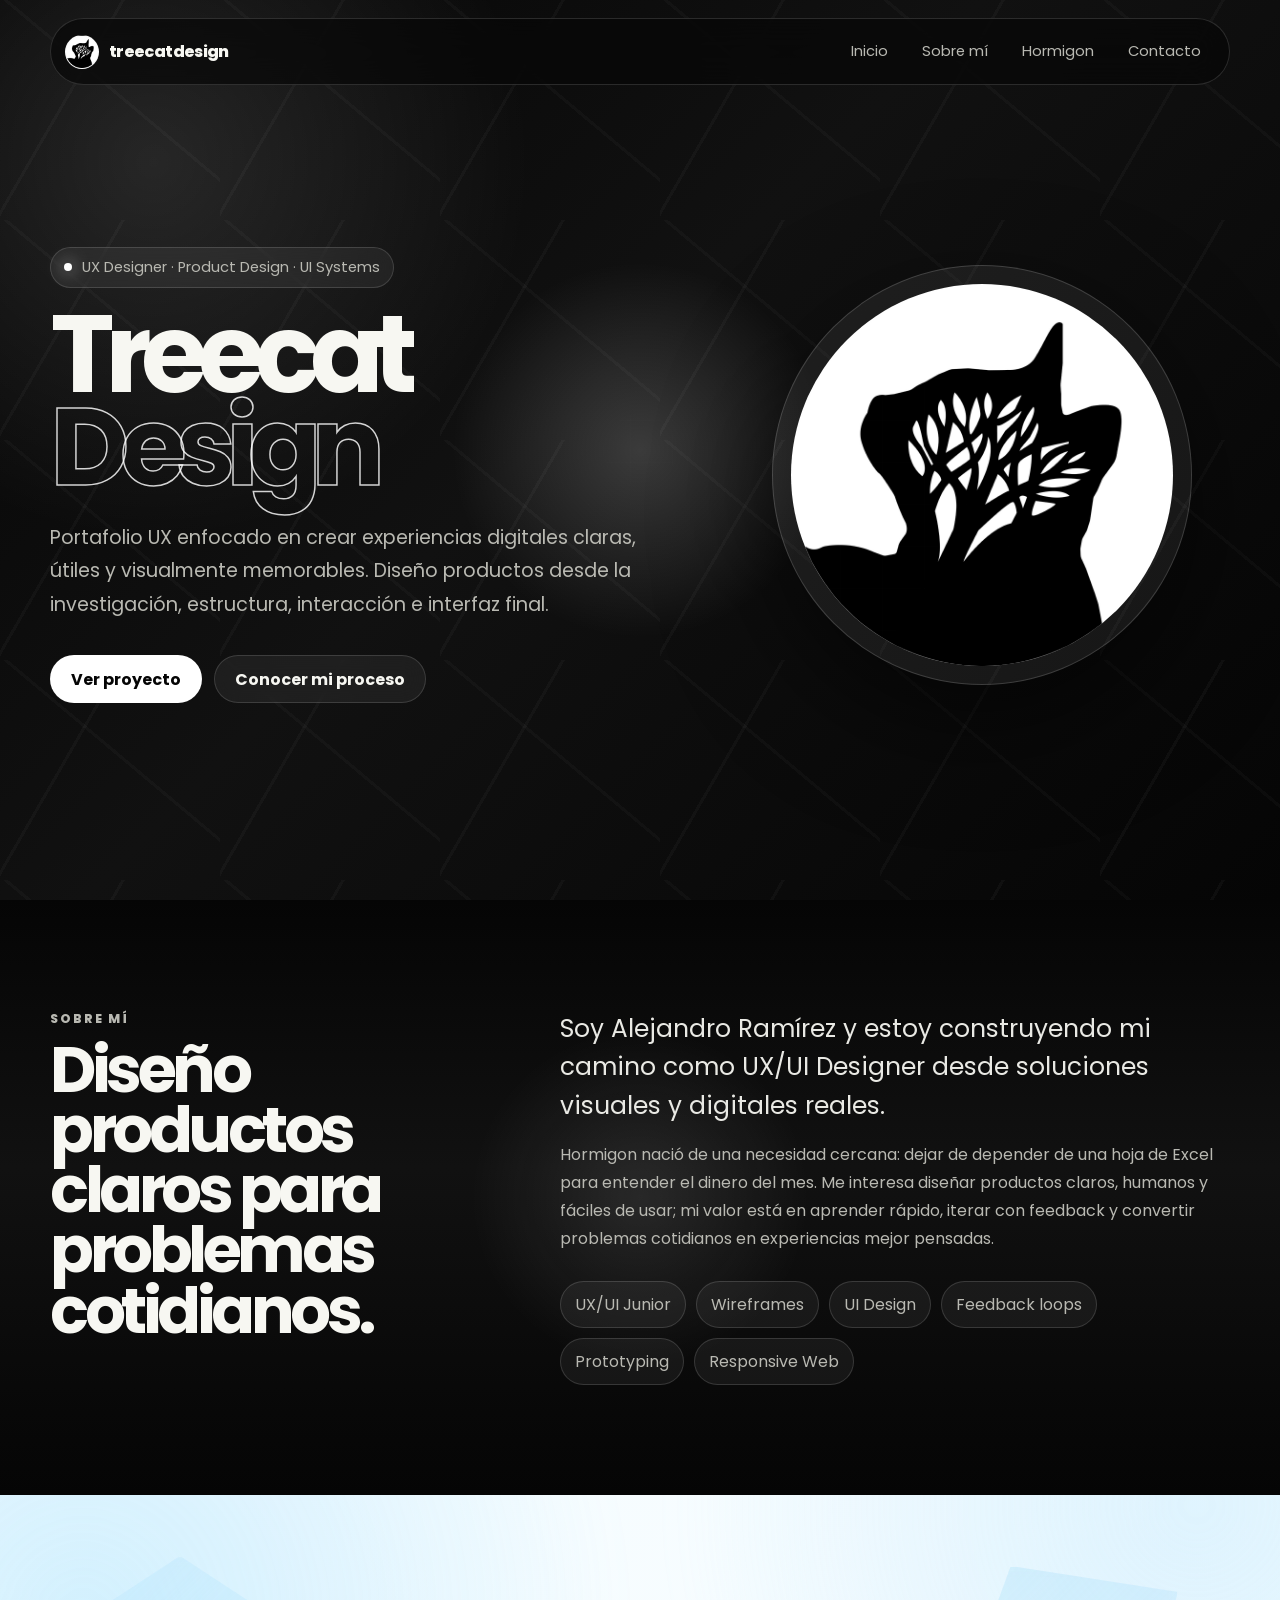
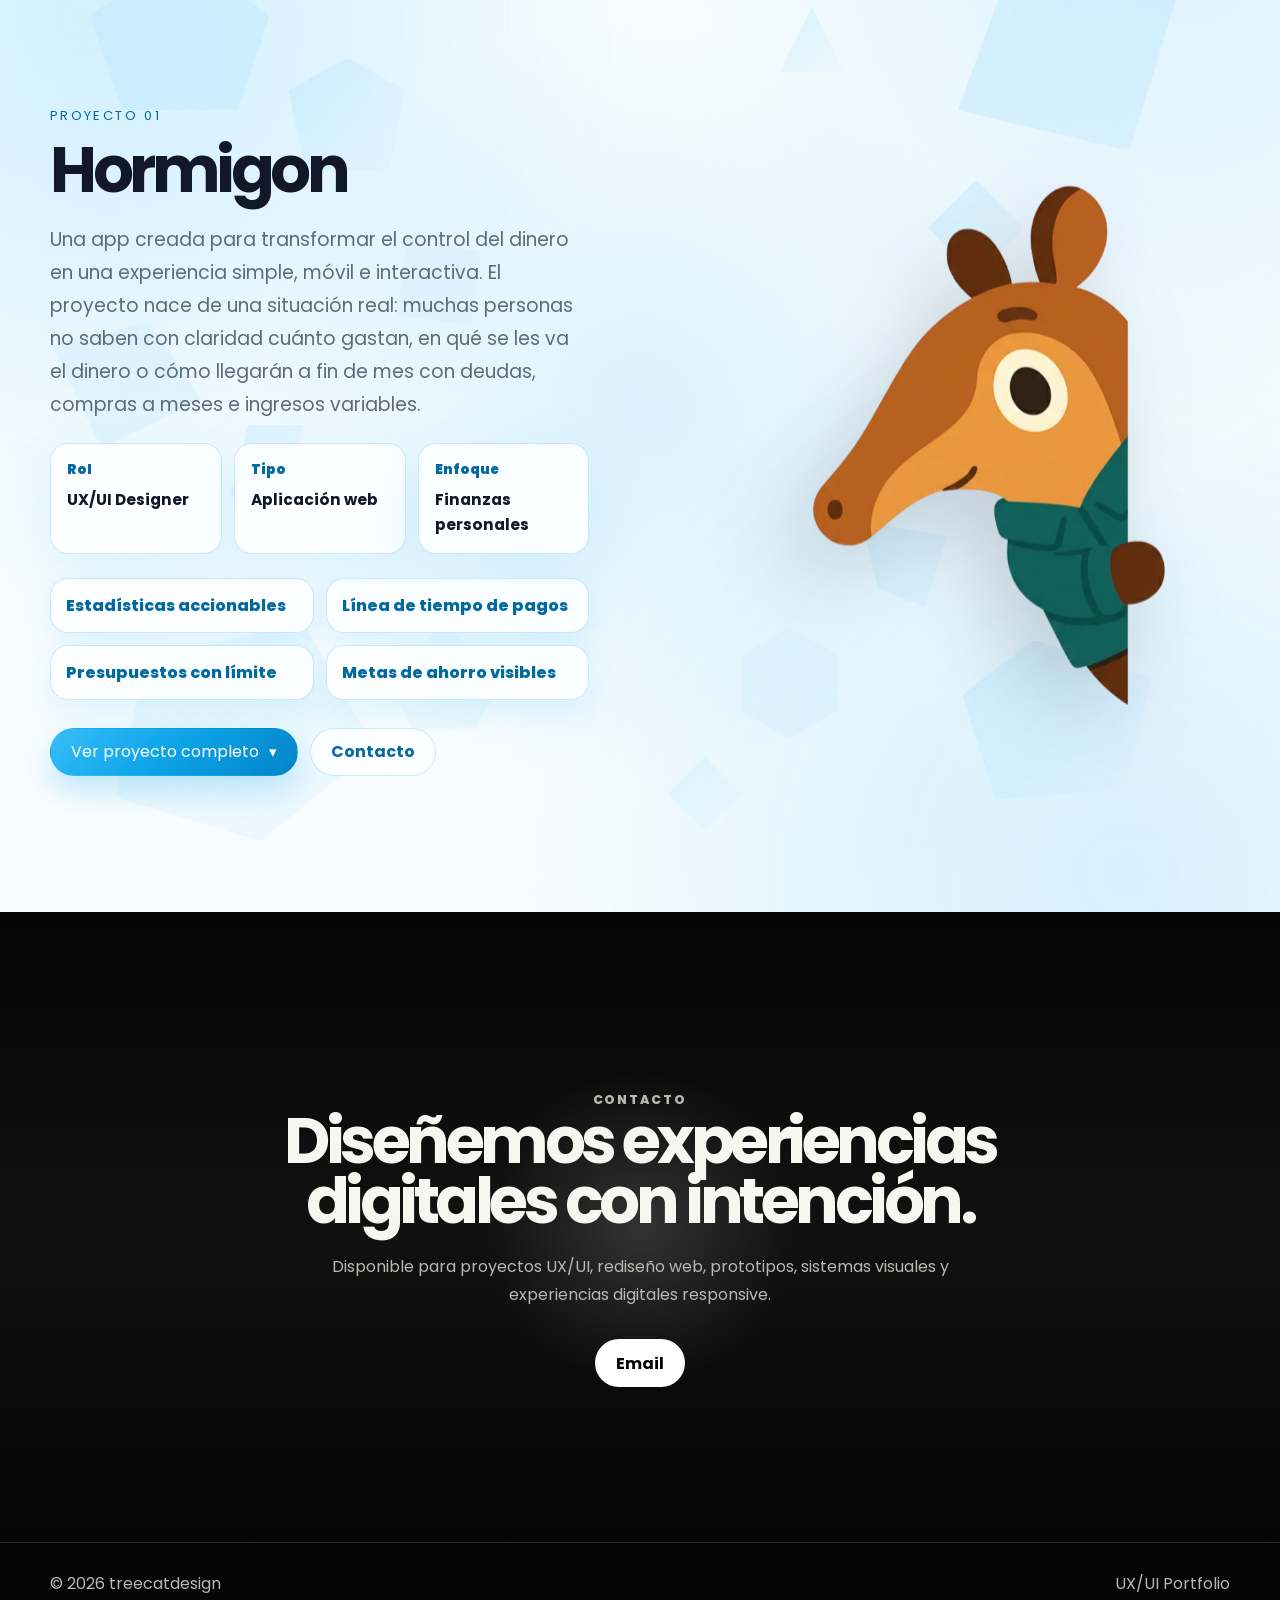
==== commit 48cb6c4b: "cambios en diseño" ====
--- a/index.html
+++ b/index.html
@@ -4,8 +4,8 @@
   <meta charset="UTF-8" />
   <meta name="viewport" content="width=device-width, initial-scale=1, viewport-fit=cover" />
   <title>treecatdesign | UX Portfolio</title>
-  <link rel="stylesheet" href="./css/styles.css?v=mobile-clean-1" />
-  <link rel="stylesheet" href="./css/responsive-fixes.css?v=mobile-clean-1" />
+  <link rel="stylesheet" href="./css/styles.css" />
+  <link rel="stylesheet" href="./css/responsive-fixes.css" />
 </head>
 
 <body>
@@ -18,11 +18,16 @@
         <span>treecatdesign</span>
       </a>
 
-      <nav class="nav-links" aria-label="Navegación principal">
+      <button class="nav-menu-toggle" type="button" aria-label="Abrir menú" aria-controls="nav-links" aria-expanded="false" data-nav-toggle>
+        <span aria-hidden="true"></span>
+        <span aria-hidden="true"></span>
+        <span aria-hidden="true"></span>
+      </button>
+
+      <nav class="nav-links" id="nav-links" aria-label="Navegación principal">
         <a href="#inicio">Inicio</a>
         <a href="#sobre-mi">Sobre mí</a>
         <a href="#hormigon">Hormigon</a>
-        <a href="#innovadora">Innovadora</a>
         <a href="#contacto">Contacto</a>
       </nav>
     </header>
@@ -44,7 +49,7 @@
             </p>
 
             <div class="hero-actions reveal" style="--delay: 270ms;">
-              <a class="btn btn-primary" href="#hormigon">Ver proyectos</a>
+              <a class="btn btn-primary" href="#hormigon">Ver proyecto</a>
               <a class="btn btn-secondary" href="#sobre-mi">Conocer mi proceso</a>
             </div>
           </div>
@@ -139,7 +144,8 @@
 
               <div class="finance-cta-actions reveal" style="--delay: 280ms;">
                 <button class="btn finance-btn-primary finance-project-toggle" type="button" data-finance-toggle aria-expanded="false" aria-controls="hormigon-completo">Ver proyecto completo</button>
-                <button class="btn finance-btn-secondary btn-disabled" type="button" disabled>Figma próximamente</button>
+                <!-- TODO: agregar link real de Figma -->
+                <!-- <a class="btn finance-btn-secondary" href="" target="_blank" rel="noopener">Ver prototipo en Figma</a> -->
                 <a class="btn finance-btn-secondary" href="#contacto">Contacto</a>
               </div>
             </div>
@@ -463,6 +469,20 @@
                       <p>Ajusté la pantalla para mostrar balance proyectado, salud financiera y metas con mayor claridad.</p>
                     </article>
                   </div>
+
+                  <div class="finance-ui-decisions reveal" style="--delay: 260ms;" aria-label="Decisiones visuales de Hormigon">
+                    <div class="finance-ui-decisions-head">
+                      <span>Decisiones de UI</span>
+                      <h4>La interfaz se diseñó para sentirse clara, cercana y fácil de revisar.</h4>
+                    </div>
+
+                    <ul class="finance-ui-decision-list">
+                      <li><strong>Paleta:</strong> tonos azules y turquesa para comunicar claridad, control y confianza sin sentirse como una app bancaria rígida.</li>
+                      <li><strong>Tipografía:</strong> jerarquías grandes para balance y acciones principales, con textos secundarios más compactos para lectura rápida.</li>
+                      <li><strong>Mascota:</strong> el personaje conecta con la idea de “gastos hormiga” y vuelve el seguimiento financiero más amigable.</li>
+                      <li><strong>Componentes:</strong> cards, chips, botones y estados reutilizables para mantener consistencia entre home, registro, metas y cuentas.</li>
+                    </ul>
+                  </div>
                 </div>
               </div>
             </section>
@@ -675,6 +695,65 @@
                   </div>
                 </div>
               </div>
+
+              <section class="finance-final-video is-hidden-until-video" hidden aria-label="Demo en video del flujo para registrar gasto">
+                <!-- TODO: agregar demo de video real en ./assets/hormigon/proceso/demo-registro-gasto.mp4 -->
+                <!-- Formato recomendado: MP4 H.264, 1080x1920 o 720x1280, duración máxima 15-20 segundos, peso ideal menor a 8 MB. -->
+                <div class="finance-final-video-head">
+                  <span>Demo navegable</span>
+                  <h4>Flujo real para registrar un gasto.</h4>
+                  <p>Un recorrido breve para mostrar cómo se captura un gasto desde el flujo real de la app.</p>
+                </div>
+                <div class="finance-final-video-frame">
+                  <!--
+                  <video controls muted playsinline preload="metadata">
+                    <source src="./assets/hormigon/proceso/demo-registro-gasto.mp4" type="video/mp4" />
+                  </video>
+                  -->
+                </div>
+              </section>
+
+              <section class="finance-final-gallery is-hidden-until-assets" hidden aria-label="Más pantallas finales de Hormigon">
+                <!-- TODO: agregar capturas reales en ./assets/hormigon/proceso/ y quitar hidden de esta sección. -->
+                <div class="finance-final-gallery-head">
+                  <span>Pantallas finales</span>
+                  <h4>Capturas adicionales listas para documentar el producto.</h4>
+                </div>
+
+                <div class="finance-final-gallery-grid">
+                  <article class="finance-final-screen-card">
+                    <button class="finance-function-zoom finance-final-screen-thumb" type="button" data-full-image="./assets/hormigon/proceso/home-final.jpeg" data-full-title="Home" data-modal-frame="phone" aria-label="Ver pantalla final Home">
+                      <img src="./assets/hormigon/proceso/home-final.jpeg" alt="Pantalla final Home de Hormigon." width="781" height="1600" loading="lazy" decoding="async" />
+                    </button>
+                    <h5>Home</h5>
+                    <p>Resumen, balance y acciones principales.</p>
+                  </article>
+
+                  <article class="finance-final-screen-card">
+                    <button class="finance-function-zoom finance-final-screen-thumb" type="button" data-full-image="./assets/hormigon/proceso/cuentas-tarjetas-final.jpeg" data-full-title="Cuentas y tarjetas" data-modal-frame="phone" aria-label="Ver pantalla final Cuentas y tarjetas">
+                      <img src="./assets/hormigon/proceso/cuentas-tarjetas-final.jpeg" alt="Pantalla final de cuentas y tarjetas en Hormigon." width="781" height="1600" loading="lazy" decoding="async" />
+                    </button>
+                    <h5>Cuentas y tarjetas</h5>
+                    <p>Registro de fuentes de dinero y formas de pago.</p>
+                  </article>
+
+                  <article class="finance-final-screen-card">
+                    <button class="finance-function-zoom finance-final-screen-thumb" type="button" data-full-image="./assets/hormigon/proceso/metas-ahorro-final.jpeg" data-full-title="Metas de ahorro" data-modal-frame="phone" aria-label="Ver pantalla final Metas de ahorro">
+                      <img src="./assets/hormigon/proceso/metas-ahorro-final.jpeg" alt="Pantalla final de metas de ahorro en Hormigon." width="781" height="1600" loading="lazy" decoding="async" />
+                    </button>
+                    <h5>Metas de ahorro</h5>
+                    <p>Progreso visible para objetivos personales.</p>
+                  </article>
+
+                  <article class="finance-final-screen-card">
+                    <button class="finance-function-zoom finance-final-screen-thumb" type="button" data-full-image="./assets/hormigon/proceso/deudas-final.jpeg" data-full-title="Vista de deudas" data-modal-frame="phone" aria-label="Ver pantalla final Vista de deudas">
+                      <img src="./assets/hormigon/proceso/deudas-final.jpeg" alt="Pantalla final de vista de deudas en Hormigon." width="781" height="1600" loading="lazy" decoding="async" />
+                    </button>
+                    <h5>Vista de deudas</h5>
+                    <p>Pagos pendientes, cortes y compromisos próximos.</p>
+                  </article>
+                </div>
+              </section>
             </section>
 
             <section class="finance-case-chapter finance-results finance-case-close reveal" aria-labelledby="finance-results-title">
@@ -689,47 +768,47 @@
                     <p class="section-kicker">Resultados, aprendizajes y próximos pasos</p>
                     <h3 id="finance-results-title">Un avance honesto desde una necesidad real.</h3>
                     <p>
-                      Hormigon todavía no presume métricas grandes: el aprendizaje principal fue convertir un problema real en un flujo más claro, probarlo con datos cotidianos y preparar el producto para validación externa.
+                      Hormigon todavía no presume métricas grandes ni una muestra amplia de usuarios. La validación inicial viene de uso cotidiano: mi pareja usa la app a diario desde hace meses como tester principal, lo que permitió observar fricciones reales, ajustar el flujo de registro y preparar el producto para pruebas externas.
                     </p>
                   </div>
 
                   <div class="finance-outcome-strip" aria-label="Resultados del proyecto Hormigon">
                     <article class="finance-outcome-card reveal" style="--delay: 80ms;">
-                      <small>Resultado real</small>
-                      <strong>Menos Excel</strong>
-                      <span>se dejó de depender de la hoja de cálculo como única herramienta de seguimiento</span>
+                      <small>Validación real</small>
+                      <strong>Uso diario</strong>
+                      <span>la app se está usando desde hace meses como herramienta cotidiana de registro y seguimiento</span>
                     </article>
 
                     <article class="finance-outcome-card reveal" style="--delay: 150ms;">
                       <small>Feedback aplicado</small>
-                      <strong>Más casos</strong>
-                      <span>ingresos variables y múltiples cuentas dejaron de ser escenarios no considerados</span>
+                      <strong>Casos reales</strong>
+                      <span>el uso continuo ayudó a ajustar ingresos variables, múltiples cuentas y acciones frecuentes</span>
                     </article>
 
                     <article class="finance-outcome-card reveal" style="--delay: 220ms;">
                       <small>Producto</small>
                       <strong>Más claro</strong>
-                      <span>el inicio se simplificó para reducir saturación y preparar pruebas externas</span>
+                      <span>el inicio y el registro se simplificaron para reducir fricción en el uso diario</span>
                     </article>
                   </div>
 
                   <div class="finance-learning-grid" aria-label="Aprendizajes y próximos pasos del caso">
                     <article class="finance-learning-card reveal" style="--delay: 90ms;">
+                      <span>Aprendizaje</span>
+                      <h4>Validar en contexto real.</h4>
+                      <p>El uso diario mostró detalles que no aparecen en una revisión rápida: campos confusos, acciones repetidas y escenarios financieros más variados.</p>
+                    </article>
+
+                    <article class="finance-learning-card reveal" style="--delay: 170ms;">
                       <span>Próximo paso</span>
-                      <h4>Validar con usuarios externos.</h4>
-                      <p>Probar el prototipo con personas fuera del contexto familiar para detectar nuevas fricciones.</p>
-                    </article>
-
-                    <article class="finance-learning-card reveal" style="--delay: 170ms;">
-                      <span>Próximos pasos</span>
-                      <h4>Medir tiempo de registro.</h4>
-                      <p>Observar cuánto tarda una persona en registrar gasto, ingreso o deuda sin ayuda.</p>
+                      <h4>Ampliar pruebas externas.</h4>
+                      <p>Probar el producto con personas fuera del contexto familiar para contrastar necesidades, lenguaje y hábitos de registro.</p>
                     </article>
 
                     <article class="finance-learning-card reveal" style="--delay: 250ms;">
                       <span>Evolución</span>
-                      <h4>Documentar sistema visual y accesibilidad.</h4>
-                      <p>Ordenar componentes, estados, contraste e interacciones antes de una beta cerrada.</p>
+                      <h4>Medir tareas clave.</h4>
+                      <p>Observar cuánto tarda una persona en registrar gasto, ingreso o deuda sin ayuda, sin presentar el dato como métrica hasta tener una muestra suficiente.</p>
                     </article>
                   </div>
                 </div>
@@ -759,264 +838,6 @@
         </div>
       </section>
 
-      <section class="section project project--innovadora" id="innovadora">
-        <div class="innovadora-pantone-bg" aria-hidden="true">
-          <div class="innovadora-pantone-row">
-            <div class="innovadora-pantone-group">
-              <span class="innovadora-pantone-card" style="background:#ffcd00;" title="PANTONE 116 C"></span>
-              <span class="innovadora-pantone-card" style="background:#ffb81c;" title="PANTONE 1235 C"></span>
-              <span class="innovadora-pantone-card" style="background:#ff8200;" title="PANTONE 151 C"></span>
-              <span class="innovadora-pantone-card" style="background:#ff6a13;" title="PANTONE 1585 C"></span>
-              <span class="innovadora-pantone-card" style="background:#ff4f00;" title="PANTONE Orange 021 C"></span>
-              <span class="innovadora-pantone-card" style="background:#ef3340;" title="PANTONE 032 C"></span>
-              <span class="innovadora-pantone-card" style="background:#c8102e;" title="PANTONE 186 C"></span>
-              <span class="innovadora-pantone-card" style="background:#da291c;" title="PANTONE 485 C"></span>
-              <span class="innovadora-pantone-card" style="background:#e11d48;" title="PANTONE 7424 C"></span>
-              <span class="innovadora-pantone-card" style="background:#c2185b;" title="PANTONE 214 C"></span>
-            </div>
-            <div class="innovadora-pantone-group">
-              <span class="innovadora-pantone-card" style="background:#ffcd00;" title="PANTONE 116 C"></span>
-              <span class="innovadora-pantone-card" style="background:#ffb81c;" title="PANTONE 1235 C"></span>
-              <span class="innovadora-pantone-card" style="background:#ff8200;" title="PANTONE 151 C"></span>
-              <span class="innovadora-pantone-card" style="background:#ff6a13;" title="PANTONE 1585 C"></span>
-              <span class="innovadora-pantone-card" style="background:#ff4f00;" title="PANTONE Orange 021 C"></span>
-              <span class="innovadora-pantone-card" style="background:#ef3340;" title="PANTONE 032 C"></span>
-              <span class="innovadora-pantone-card" style="background:#c8102e;" title="PANTONE 186 C"></span>
-              <span class="innovadora-pantone-card" style="background:#da291c;" title="PANTONE 485 C"></span>
-              <span class="innovadora-pantone-card" style="background:#e11d48;" title="PANTONE 7424 C"></span>
-              <span class="innovadora-pantone-card" style="background:#c2185b;" title="PANTONE 214 C"></span>
-            </div>
-            <div class="innovadora-pantone-group">
-              <span class="innovadora-pantone-card" style="background:#ffcd00;" title="PANTONE 116 C"></span>
-              <span class="innovadora-pantone-card" style="background:#ffb81c;" title="PANTONE 1235 C"></span>
-              <span class="innovadora-pantone-card" style="background:#ff8200;" title="PANTONE 151 C"></span>
-              <span class="innovadora-pantone-card" style="background:#ff6a13;" title="PANTONE 1585 C"></span>
-              <span class="innovadora-pantone-card" style="background:#ff4f00;" title="PANTONE Orange 021 C"></span>
-              <span class="innovadora-pantone-card" style="background:#ef3340;" title="PANTONE 032 C"></span>
-              <span class="innovadora-pantone-card" style="background:#c8102e;" title="PANTONE 186 C"></span>
-              <span class="innovadora-pantone-card" style="background:#da291c;" title="PANTONE 485 C"></span>
-              <span class="innovadora-pantone-card" style="background:#e11d48;" title="PANTONE 7424 C"></span>
-              <span class="innovadora-pantone-card" style="background:#c2185b;" title="PANTONE 214 C"></span>
-            </div>
-          </div>
-          <div class="innovadora-pantone-row">
-            <div class="innovadora-pantone-group">
-              <span class="innovadora-pantone-card" style="background:#b7d800;" title="PANTONE 381 C"></span>
-              <span class="innovadora-pantone-card" style="background:#84cc16;" title="PANTONE 375 C"></span>
-              <span class="innovadora-pantone-card" style="background:#43b02a;" title="PANTONE 361 C"></span>
-              <span class="innovadora-pantone-card" style="background:#00b140;" title="PANTONE 354 C"></span>
-              <span class="innovadora-pantone-card" style="background:#00a36c;" title="PANTONE 3405 C"></span>
-              <span class="innovadora-pantone-card" style="background:#00bfb3;" title="PANTONE 3268 C"></span>
-              <span class="innovadora-pantone-card" style="background:#32d3c7;" title="PANTONE 3255 C"></span>
-              <span class="innovadora-pantone-card" style="background:#14b8a6;" title="PANTONE 7711 C"></span>
-              <span class="innovadora-pantone-card" style="background:#22c55e;" title="PANTONE 7480 C"></span>
-              <span class="innovadora-pantone-card" style="background:#5eead4;" title="PANTONE 3242 C"></span>
-            </div>
-            <div class="innovadora-pantone-group">
-              <span class="innovadora-pantone-card" style="background:#b7d800;" title="PANTONE 381 C"></span>
-              <span class="innovadora-pantone-card" style="background:#84cc16;" title="PANTONE 375 C"></span>
-              <span class="innovadora-pantone-card" style="background:#43b02a;" title="PANTONE 361 C"></span>
-              <span class="innovadora-pantone-card" style="background:#00b140;" title="PANTONE 354 C"></span>
-              <span class="innovadora-pantone-card" style="background:#00a36c;" title="PANTONE 3405 C"></span>
-              <span class="innovadora-pantone-card" style="background:#00bfb3;" title="PANTONE 3268 C"></span>
-              <span class="innovadora-pantone-card" style="background:#32d3c7;" title="PANTONE 3255 C"></span>
-              <span class="innovadora-pantone-card" style="background:#14b8a6;" title="PANTONE 7711 C"></span>
-              <span class="innovadora-pantone-card" style="background:#22c55e;" title="PANTONE 7480 C"></span>
-              <span class="innovadora-pantone-card" style="background:#5eead4;" title="PANTONE 3242 C"></span>
-            </div>
-            <div class="innovadora-pantone-group">
-              <span class="innovadora-pantone-card" style="background:#b7d800;" title="PANTONE 381 C"></span>
-              <span class="innovadora-pantone-card" style="background:#84cc16;" title="PANTONE 375 C"></span>
-              <span class="innovadora-pantone-card" style="background:#43b02a;" title="PANTONE 361 C"></span>
-              <span class="innovadora-pantone-card" style="background:#00b140;" title="PANTONE 354 C"></span>
-              <span class="innovadora-pantone-card" style="background:#00a36c;" title="PANTONE 3405 C"></span>
-              <span class="innovadora-pantone-card" style="background:#00bfb3;" title="PANTONE 3268 C"></span>
-              <span class="innovadora-pantone-card" style="background:#32d3c7;" title="PANTONE 3255 C"></span>
-              <span class="innovadora-pantone-card" style="background:#14b8a6;" title="PANTONE 7711 C"></span>
-              <span class="innovadora-pantone-card" style="background:#22c55e;" title="PANTONE 7480 C"></span>
-              <span class="innovadora-pantone-card" style="background:#5eead4;" title="PANTONE 3242 C"></span>
-            </div>
-          </div>
-          <div class="innovadora-pantone-row">
-            <div class="innovadora-pantone-group">
-              <span class="innovadora-pantone-card" style="background:#00a3e0;" title="PANTONE 2995 C"></span>
-              <span class="innovadora-pantone-card" style="background:#0077c8;" title="PANTONE 3005 C"></span>
-              <span class="innovadora-pantone-card" style="background:#0072ce;" title="PANTONE 285 C"></span>
-              <span class="innovadora-pantone-card" style="background:#2563eb;" title="PANTONE 2727 C"></span>
-              <span class="innovadora-pantone-card" style="background:#4f46e5;" title="PANTONE 2725 C"></span>
-              <span class="innovadora-pantone-card" style="background:#6366f1;" title="PANTONE 2726 C"></span>
-              <span class="innovadora-pantone-card" style="background:#7c3aed;" title="PANTONE 2665 C"></span>
-              <span class="innovadora-pantone-card" style="background:#6f2dbd;" title="PANTONE 2597 C"></span>
-              <span class="innovadora-pantone-card" style="background:#5b2c83;" title="PANTONE 2617 C"></span>
-              <span class="innovadora-pantone-card" style="background:#4c1d95;" title="PANTONE 2685 C"></span>
-            </div>
-            <div class="innovadora-pantone-group">
-              <span class="innovadora-pantone-card" style="background:#00a3e0;" title="PANTONE 2995 C"></span>
-              <span class="innovadora-pantone-card" style="background:#0077c8;" title="PANTONE 3005 C"></span>
-              <span class="innovadora-pantone-card" style="background:#0072ce;" title="PANTONE 285 C"></span>
-              <span class="innovadora-pantone-card" style="background:#2563eb;" title="PANTONE 2727 C"></span>
-              <span class="innovadora-pantone-card" style="background:#4f46e5;" title="PANTONE 2725 C"></span>
-              <span class="innovadora-pantone-card" style="background:#6366f1;" title="PANTONE 2726 C"></span>
-              <span class="innovadora-pantone-card" style="background:#7c3aed;" title="PANTONE 2665 C"></span>
-              <span class="innovadora-pantone-card" style="background:#6f2dbd;" title="PANTONE 2597 C"></span>
-              <span class="innovadora-pantone-card" style="background:#5b2c83;" title="PANTONE 2617 C"></span>
-              <span class="innovadora-pantone-card" style="background:#4c1d95;" title="PANTONE 2685 C"></span>
-            </div>
-            <div class="innovadora-pantone-group">
-              <span class="innovadora-pantone-card" style="background:#00a3e0;" title="PANTONE 2995 C"></span>
-              <span class="innovadora-pantone-card" style="background:#0077c8;" title="PANTONE 3005 C"></span>
-              <span class="innovadora-pantone-card" style="background:#0072ce;" title="PANTONE 285 C"></span>
-              <span class="innovadora-pantone-card" style="background:#2563eb;" title="PANTONE 2727 C"></span>
-              <span class="innovadora-pantone-card" style="background:#4f46e5;" title="PANTONE 2725 C"></span>
-              <span class="innovadora-pantone-card" style="background:#6366f1;" title="PANTONE 2726 C"></span>
-              <span class="innovadora-pantone-card" style="background:#7c3aed;" title="PANTONE 2665 C"></span>
-              <span class="innovadora-pantone-card" style="background:#6f2dbd;" title="PANTONE 2597 C"></span>
-              <span class="innovadora-pantone-card" style="background:#5b2c83;" title="PANTONE 2617 C"></span>
-              <span class="innovadora-pantone-card" style="background:#4c1d95;" title="PANTONE 2685 C"></span>
-            </div>
-          </div>
-        </div>
-
-        <div class="container">
-          <div class="project-head">
-            <div class="reveal">
-              <p class="project-number">Proyecto 02</p>
-              <h2>Innovadora: proyecto web real para empresa industrial</h2>
-            </div>
-
-            <div class="reveal" style="--delay: 120ms;">
-              <p class="project-desc">
-                Proyecto secundario de UI/web para una empresa industrial. El enfoque fue ordenar la presencia digital, mantener una identidad visual reconocible y presentar productos, confianza y contacto comercial sin venderlo como un caso UX profundo.
-              </p>
-
-              <div class="project-meta">
-                <div class="meta-card">
-                  <small>Rol</small>
-                  <strong>UI/Web Designer</strong>
-                </div>
-                <div class="meta-card">
-                  <small>Tipo</small>
-                  <strong>Proyecto web real</strong>
-                </div>
-                <div class="meta-card">
-                  <small>Estilo visual</small>
-                  <strong>Identidad industrial</strong>
-                </div>
-              </div>
-            </div>
-          </div>
-
-          <div class="case-flow" aria-label="Proceso del proyecto Innovadora">
-            <article class="case-card reveal">
-              <div>
-                <span class="case-tag">Contexto</span>
-                <h3>Una marca industrial necesitaba verse más clara en digital.</h3>
-                <p>
-                  La página organiza empresa, productos y contacto para que clientes industriales entiendan rápido qué ofrece Innovadora.
-                </p>
-              </div>
-              <div class="case-bottom">Marca · Productos · Contacto</div>
-            </article>
-
-            <article class="case-card reveal" style="--delay: 100ms;">
-              <div>
-                <span class="case-tag">Objetivo</span>
-                <h3>Convertir el sitio en una vitrina comercial directa.</h3>
-                <p>
-                  Prioricé una lectura rápida de servicios, productos y vías de contacto, con una estructura lista para crecer.
-                </p>
-              </div>
-              <div class="case-bottom">Color · Pintura · Sistema visual</div>
-            </article>
-
-            <article class="case-card reveal" style="--delay: 200ms;">
-              <div>
-                <span class="case-tag">Decisiones visuales</span>
-                <h3>Color, contraste y tono industrial como señales de marca.</h3>
-                <p>
-                  El fondo tipo Pantone, el azul corporativo y los acentos rojos dan continuidad visual sin quitar claridad al contenido.
-                </p>
-              </div>
-              <div class="case-bottom">Home · Productos · Confianza</div>
-            </article>
-
-            <article class="case-card reveal" style="--delay: 300ms;">
-              <div>
-                <span class="case-tag">Resultado</span>
-                <h3>Una experiencia responsive con personalidad industrial.</h3>
-                <p>
-                  El diseño queda listo para crecer con fichas técnicas, catálogos, buscador de productos y contenido comercial. El aprendizaje fue equilibrar identidad fuerte con lectura práctica.
-                </p>
-              </div>
-              <div class="case-bottom">Responsive · Escalable · Comercial</div>
-            </article>
-          </div>
-
-          <div class="preview-panel innovadora-preview-panel reveal">
-            <div class="innovadora-browser-mockup" aria-label="Vista previa visual de la página web de Innovadora">
-              <div class="innovadora-browser-top">
-                <div class="innovadora-browser-logo" aria-hidden="true"></div>
-                <div class="innovadora-browser-nav" aria-hidden="true">
-                  <span></span>
-                  <span></span>
-                  <span></span>
-                  <span></span>
-                </div>
-                <div class="innovadora-browser-search" aria-hidden="true"></div>
-              </div>
-
-              <div class="innovadora-browser-hero">
-                <div class="innovadora-browser-copy">
-                  <strong>Innovadora de Pinturas Industriales</strong>
-                  <p>
-                    Home visual con fondo Pantone, mensaje comercial directo y navegación enfocada en productos.
-                  </p>
-                  <div class="innovadora-browser-buttons" aria-hidden="true">
-                    <span></span>
-                    <span></span>
-                  </div>
-                </div>
-
-                <div class="innovadora-palette-preview" aria-hidden="true">
-                  <span style="background:#ffcd00"></span>
-                  <span style="background:#ff4757"></span>
-                  <span style="background:#005691"></span>
-                  <span style="background:#00b140"></span>
-                  <span style="background:#00a3e0"></span>
-                  <span style="background:#7c3aed"></span>
-                </div>
-              </div>
-            </div>
-
-            <div class="preview-copy">
-              <h3>Una web con identidad de color y enfoque comercial.</h3>
-              <p>
-                Esta sección del portafolio toma los colores y el estilo artístico del inicio de Innovadora: tarjetas tipo Pantone, azul corporativo, acentos vivos y una maqueta web que resume el diseño del home.
-              </p>
-
-              <div class="innovadora-mini-grid">
-                <div class="innovadora-mini-card">
-                  <small>Paleta</small>
-                  <strong>#005691 · #ff4757 · #ffd54f</strong>
-                </div>
-                <div class="innovadora-mini-card">
-                  <small>Contenido</small>
-                  <strong>Empresa, productos y contacto</strong>
-                </div>
-                <div class="innovadora-mini-card">
-                  <small>Experiencia</small>
-                  <strong>Responsive y fácil de explorar</strong>
-                </div>
-                <div class="innovadora-mini-card">
-                  <small>Identidad</small>
-                  <strong>Fondo Pantone animado</strong>
-                </div>
-              </div>
-            </div>
-          </div>
-        </div>
-      </section>
-
       <section class="section contact" id="contacto">
         <div class="container">
           <p class="section-kicker reveal">Contacto</p>
@@ -1027,10 +848,14 @@
             Disponible para proyectos UX/UI, rediseño web, prototipos, sistemas visuales y experiencias digitales responsive.
           </p>
 
-          <div class="hero-actions reveal" style="--delay: 240ms; justify-content:center;">
+          <div class="contact-actions reveal" style="--delay: 240ms;">
             <a class="btn btn-primary" href="mailto:hola@treecatdesign.com">Email</a>
-            <button class="btn btn-secondary btn-disabled" type="button" disabled>LinkedIn próximamente</button>
-            <button class="btn btn-secondary btn-disabled" type="button" disabled>Figma próximamente</button>
+            <!-- TODO: agregar LinkedIn real -->
+            <!-- <a class="btn btn-secondary" href="" target="_blank" rel="noopener">LinkedIn</a> -->
+            <!-- TODO: agregar link real de Figma -->
+            <!-- <a class="btn btn-secondary" href="" target="_blank" rel="noopener">Figma</a> -->
+            <!-- TODO: agregar CV en PDF y quitar hidden cuando exista el archivo ./assets/cv/alejandro-ramirez-cv.pdf -->
+            <a class="btn btn-secondary is-hidden-until-ready" href="./assets/cv/alejandro-ramirez-cv.pdf" download hidden>Descargar CV</a>
           </div>
         </div>
       </section>
@@ -1055,6 +880,6 @@
       </div>
     </div>
   </div>
-  <script src="./js/main.js?v=mobile-clean-1" defer></script>
+  <script src="./js/main.js" defer></script>
 </body>
 </html>
--- a/css/styles.css
+++ b/css/styles.css
@@ -17,7 +17,6 @@
   --my: 50%;
 
   --logo-image: url("../assets/treecat-logo.jpeg");
-  --finance-bg: url("../assets/finance-login-bg.png");
   --innovadora-blue: #005691;
   --innovadora-red: #ff4757;
   --innovadora-yellow: #ffd54f;
@@ -4900,6 +4899,18 @@
   filter: saturate(1.04);
 }
 
+
+@media (min-width: 901px) {
+  .finance-case-evolution .finance-evolution-thumb[data-full-image$="evolucion-final.jpeg"] img {
+    width: auto;
+    height: auto;
+    max-width: 100%;
+    max-height: 100%;
+    object-fit: contain;
+    object-position: center top;
+  }
+}
+
 .finance-evolution-card:not(:last-child)::after {
   content: "→";
   position: absolute;
@@ -5365,21 +5376,20 @@
   }
 
   .finance-evolution-grid {
-    grid-template-columns: none;
-    grid-auto-flow: column;
-    grid-auto-columns: minmax(220px, 72vw);
-    overflow-x: auto;
-    overflow-y: visible;
-    padding: 2px 4px 18px;
-    scroll-snap-type: x proximity;
+    grid-template-columns: minmax(0, 1fr);
+    grid-auto-flow: row;
+    grid-auto-columns: unset;
+    overflow: visible;
+    padding: 0;
+    scroll-snap-type: none;
   }
 
   .finance-evolution-card {
-    scroll-snap-align: start;
+    scroll-snap-align: none;
   }
 
   .finance-evolution-thumb {
-    height: clamp(220px, 58vw, 300px);
+    height: clamp(190px, 46vw, 280px);
   }
 
   .finance-feedback-grid::before {
@@ -5438,9 +5448,10 @@
   }
 
   .finance-evolution-grid {
-    grid-auto-columns: minmax(212px, 78vw);
+    grid-template-columns: minmax(0, 1fr);
+    grid-auto-columns: unset;
     margin-top: 18px;
-    padding-bottom: 20px;
+    padding-bottom: 0;
   }
 
   .finance-evolution-card {
--- a/css/responsive-fixes.css
+++ b/css/responsive-fixes.css
@@ -257,3 +257,1617 @@
     height: clamp(210px, 48svh, 330px) !important;
   }
 }
+
+/* Evolución visual: mobile limpio sin carrusel ni scroll interno */
+@media (max-width: 900px) {
+  .finance-case-evolution,
+  .finance-case-evolution .finance-case-content {
+    overflow: visible !important;
+  }
+
+  .finance-case-evolution .finance-case-head h3 {
+    max-width: 100% !important;
+    font-size: clamp(1.75rem, 9vw, 2.35rem) !important;
+    line-height: .98 !important;
+    letter-spacing: -.065em !important;
+  }
+
+  .finance-case-evolution .finance-case-head p {
+    font-size: .96rem !important;
+    line-height: 1.55 !important;
+  }
+
+  .finance-case-evolution .finance-evolution-grid {
+    display: grid !important;
+    grid-template-columns: minmax(0, 1fr) !important;
+    grid-auto-flow: row !important;
+    grid-auto-columns: unset !important;
+    gap: 14px !important;
+    width: 100% !important;
+    max-width: 100% !important;
+    margin-top: 18px !important;
+    padding: 0 !important;
+    overflow: visible !important;
+    overflow-x: clip !important;
+    overflow-y: visible !important;
+    scroll-snap-type: none !important;
+    overscroll-behavior: auto !important;
+    touch-action: pan-y !important;
+  }
+
+  .finance-case-evolution .finance-evolution-card {
+    display: grid !important;
+    grid-template-columns: minmax(104px, 38%) minmax(0, 1fr) !important;
+    grid-template-rows: auto auto !important;
+    column-gap: 14px !important;
+    row-gap: 0 !important;
+    align-items: center !important;
+    width: 100% !important;
+    max-width: 100% !important;
+    min-width: 0 !important;
+    padding: 12px !important;
+    border-radius: 20px !important;
+    overflow: visible !important;
+    scroll-snap-align: none !important;
+  }
+
+  .finance-case-evolution .finance-evolution-card::after {
+    display: none !important;
+  }
+
+  .finance-case-evolution .finance-evolution-thumb {
+    grid-column: 1 !important;
+    grid-row: 1 / span 2 !important;
+    align-self: stretch !important;
+    display: grid !important;
+    place-items: center !important;
+    width: 100% !important;
+    height: 180px !important;
+    min-height: 180px !important;
+    max-height: none !important;
+    padding: 10px !important;
+    border-radius: 16px !important;
+    overflow: hidden !important;
+    touch-action: manipulation !important;
+  }
+
+  .finance-case-evolution .finance-evolution-thumb img {
+    width: 100% !important;
+    height: 100% !important;
+    max-width: 100% !important;
+    max-height: 100% !important;
+    object-fit: contain !important;
+    object-position: center top !important;
+    transform: none !important;
+  }
+
+  .finance-case-evolution .finance-evolution-card h4 {
+    grid-column: 2 !important;
+    grid-row: 1 !important;
+    align-self: end !important;
+    margin: 0 !important;
+    font-size: clamp(.95rem, 4vw, 1.05rem) !important;
+    line-height: 1.08 !important;
+    letter-spacing: -.04em !important;
+  }
+
+  .finance-case-evolution .finance-evolution-card p {
+    grid-column: 2 !important;
+    grid-row: 2 !important;
+    align-self: start !important;
+    margin: 6px 0 0 !important;
+    font-size: .78rem !important;
+    line-height: 1.4 !important;
+  }
+}
+
+@media (max-width: 390px) {
+  .finance-case-evolution .finance-evolution-card {
+    grid-template-columns: 112px minmax(0, 1fr) !important;
+    column-gap: 10px !important;
+    padding: 10px !important;
+  }
+
+  .finance-case-evolution .finance-evolution-thumb {
+    height: 164px !important;
+    min-height: 164px !important;
+    padding: 8px !important;
+  }
+
+  .finance-case-evolution .finance-evolution-card p {
+    font-size: .74rem !important;
+    line-height: 1.34 !important;
+  }
+}
+
+@media (max-width: 340px) {
+  .finance-case-evolution .finance-evolution-card {
+    grid-template-columns: minmax(0, 1fr) !important;
+  }
+
+  .finance-case-evolution .finance-evolution-thumb,
+  .finance-case-evolution .finance-evolution-card h4,
+  .finance-case-evolution .finance-evolution-card p {
+    grid-column: 1 !important;
+    grid-row: auto !important;
+  }
+
+  .finance-case-evolution .finance-evolution-thumb {
+    height: 210px !important;
+    min-height: 210px !important;
+  }
+}
+
+
+/* Fix mobile: evitar scroll interno en secciones y tarjetas */
+@media (max-width: 900px) {
+  html,
+  body {
+    overflow-x: hidden !important;
+    overflow-y: auto !important;
+  }
+
+  .section,
+  .project--finance,
+  .project--finance .container,
+  .finance-project-detail,
+  .finance-project-detail-inner,
+  .finance-story-card,
+  .finance-story-card--compact,
+  .finance-case-chapter,
+  .finance-case-layout,
+  .finance-case-content,
+  .finance-research-methods,
+  .finance-insight-board,
+  .finance-insight-grid,
+  .finance-wireframe-grid,
+  .finance-evolution-grid,
+  .finance-feedback-grid,
+  .finance-outcome-strip,
+  .finance-learning-grid,
+  .finance-smart-lab,
+  .finance-smart-showcase,
+  .finance-functions-blocks,
+  .finance-case-close,
+  .finance-results {
+    height: auto !important;
+    max-height: none !important;
+    overflow: visible !important;
+    overscroll-behavior: auto !important;
+    -webkit-overflow-scrolling: auto !important;
+    touch-action: pan-y !important;
+  }
+
+  .finance-method-card,
+  .finance-insight-card,
+  .finance-wireframe-card,
+  .finance-evolution-card,
+  .finance-feedback-card,
+  .finance-outcome-card,
+  .finance-learning-card,
+  .finance-problem-compact,
+  .finance-how-might-we,
+  .finance-decision-impact,
+  .finance-product-decision-card {
+    height: auto !important;
+    max-height: none !important;
+    overflow: visible !important;
+  }
+
+  .case-flow {
+    display: grid !important;
+    grid-auto-flow: row !important;
+    grid-auto-columns: unset !important;
+    grid-template-columns: minmax(0, 1fr) !important;
+    gap: 16px !important;
+    overflow: visible !important;
+    overscroll-behavior: auto !important;
+    scroll-snap-type: none !important;
+    padding: 0 !important;
+    touch-action: pan-y !important;
+  }
+
+  .case-flow > *,
+  .case-card {
+    width: 100% !important;
+    max-width: 100% !important;
+    min-width: 0 !important;
+    scroll-snap-align: none !important;
+  }
+
+  .finance-wireframe-thumb,
+  .finance-evolution-thumb,
+  .finance-detail-media,
+  .finance-screen-frame,
+  .mockup,
+  .finance-function-media,
+  .finance-login-preview,
+  .finance-image-modal,
+  .finance-image-modal__content,
+  .finance-image-modal__frame {
+    overscroll-behavior: contain !important;
+  }
+}
+
+/* Fix mobile: cierre de Hormigon y Solución final sin desplazamientos ni blur */
+@media (max-width: 900px) {
+  .project--finance {
+    padding-bottom: 0 !important;
+  }
+
+  .finance-project-close-scene {
+    display: block !important;
+    width: 100% !important;
+    max-width: 100% !important;
+    min-height: 0 !important;
+    margin: 28px 0 0 !important;
+    padding: 0 !important;
+    border-radius: 24px 24px 0 0 !important;
+    overflow: hidden !important;
+    background: #dff7ff !important;
+  }
+
+  .finance-project-close-scene::before {
+    display: none !important;
+  }
+
+  .finance-project-close-picture {
+    position: relative !important;
+    inset: auto !important;
+    display: block !important;
+    width: 100% !important;
+    height: auto !important;
+    overflow: hidden !important;
+  }
+
+  .finance-project-close-picture img {
+    display: block !important;
+    width: 100% !important;
+    height: auto !important;
+    max-width: 100% !important;
+    max-height: none !important;
+    object-fit: contain !important;
+    object-position: center bottom !important;
+    filter: none !important;
+    transform: none !important;
+  }
+
+  .finance-project-close-actions {
+    position: relative !important;
+    left: auto !important;
+    right: auto !important;
+    bottom: auto !important;
+    inset: auto !important;
+    display: flex !important;
+    justify-content: center !important;
+    width: 100% !important;
+    max-width: 100% !important;
+    margin: clamp(-62px, -13vw, -44px) auto 0 !important;
+    padding: 0 16px 18px !important;
+    transform: none !important;
+    z-index: 2 !important;
+  }
+
+  .finance-project-close-btn {
+    width: min(100%, 230px) !important;
+    min-width: 0 !important;
+    max-width: 230px !important;
+    margin-inline: auto !important;
+    white-space: nowrap !important;
+  }
+
+  .finance-smart-stage {
+    min-height: auto !important;
+    padding: 8px 0 4px !important;
+    overflow: visible !important;
+  }
+
+  .finance-smart-device-wrap {
+    width: min(68vw, 230px) !important;
+    max-width: 230px !important;
+    perspective: none !important;
+  }
+
+  .finance-smart-device,
+  .finance-smart-device:hover,
+  .finance-smart-device:focus-visible {
+    transform: none !important;
+    transition: box-shadow .24s ease !important;
+  }
+
+  .finance-smart-device img,
+  .finance-smart-device.is-switching img {
+    width: 100% !important;
+    height: 100% !important;
+    object-fit: contain !important;
+    object-position: center top !important;
+    opacity: 1 !important;
+    filter: none !important;
+    transform: none !important;
+  }
+}
+
+@media (max-width: 390px) {
+  .finance-smart-device-wrap {
+    width: min(64vw, 210px) !important;
+  }
+
+  .finance-project-close-actions {
+    margin-top: -44px !important;
+  }
+}
+
+/* Ajuste final móvil: cierre de Hormigon y legibilidad de Evolución visual */
+@media (max-width: 900px) {
+  .finance-case-evolution .finance-evolution-card {
+    background: rgba(255, 255, 255, .94) !important;
+  }
+
+  .finance-case-evolution .finance-evolution-card h4,
+  .finance-case-evolution .finance-evolution-card p {
+    position: relative !important;
+    z-index: 2 !important;
+    opacity: 1 !important;
+    text-shadow: none !important;
+  }
+
+  .finance-case-evolution .finance-evolution-card h4 {
+    color: #071326 !important;
+  }
+
+  .finance-case-evolution .finance-evolution-card p {
+    color: #334155 !important;
+  }
+
+  .finance-project-close-scene {
+    position: relative !important;
+    display: block !important;
+    width: 100vw !important;
+    max-width: none !important;
+    height: clamp(220px, 62vw, 280px) !important;
+    min-height: clamp(220px, 62vw, 280px) !important;
+    margin: 30px calc(50% - 50vw) 0 !important;
+    padding: 0 !important;
+    border-radius: 0 !important;
+    overflow: hidden !important;
+    background: #dff7ff !important;
+    box-shadow: none !important;
+  }
+
+  .finance-project-close-picture {
+    position: absolute !important;
+    inset: 0 !important;
+    display: block !important;
+    width: 100% !important;
+    height: 100% !important;
+    overflow: hidden !important;
+  }
+
+  .finance-project-close-picture img {
+    display: block !important;
+    width: 100% !important;
+    height: 100% !important;
+    max-width: none !important;
+    max-height: none !important;
+    object-fit: cover !important;
+    object-position: center bottom !important;
+    filter: none !important;
+    transform: none !important;
+  }
+
+  .finance-project-close-actions {
+    position: absolute !important;
+    left: 50% !important;
+    right: auto !important;
+    bottom: clamp(16px, 5vw, 24px) !important;
+    inset: auto auto clamp(16px, 5vw, 24px) 50% !important;
+    display: flex !important;
+    justify-content: center !important;
+    width: min(calc(100% - 72px), 240px) !important;
+    max-width: 240px !important;
+    margin: 0 !important;
+    padding: 0 !important;
+    transform: translateX(-50%) !important;
+    z-index: 3 !important;
+  }
+
+  .finance-project-close-btn {
+    width: 100% !important;
+    min-width: 0 !important;
+    max-width: 240px !important;
+    min-height: 48px !important;
+    margin: 0 auto !important;
+    white-space: nowrap !important;
+  }
+}
+
+/* Fix final móvil estable: tarjetas legibles, solución final nítida y cierre como final del proyecto */
+@media (max-width: 900px) {
+  /* Evita que miniaturas grandes invadan o tapen títulos/descripciones */
+  .finance-wireframe-card,
+  .finance-case-evolution .finance-evolution-card {
+    position: relative !important;
+    display: flex !important;
+    flex-direction: column !important;
+    gap: 10px !important;
+    height: auto !important;
+    max-height: none !important;
+    padding: 14px !important;
+    overflow: visible !important;
+    background: rgba(255, 255, 255, .94) !important;
+  }
+
+  .finance-wireframe-thumb {
+    display: grid !important;
+    place-items: center !important;
+    width: 100% !important;
+    height: clamp(250px, 70vw, 350px) !important;
+    min-height: clamp(250px, 70vw, 350px) !important;
+    max-height: none !important;
+    margin: 0 0 6px !important;
+    padding: 12px !important;
+    overflow: hidden !important;
+    border-radius: 18px !important;
+  }
+
+  .finance-wireframe-thumb img {
+    display: block !important;
+    width: 100% !important;
+    height: 100% !important;
+    max-width: 100% !important;
+    max-height: 100% !important;
+    object-fit: contain !important;
+    object-position: center top !important;
+    transform: none !important;
+    filter: none !important;
+  }
+
+  .finance-wireframe-card h4,
+  .finance-case-evolution .finance-evolution-card h4,
+  .finance-wireframe-card p,
+  .finance-case-evolution .finance-evolution-card p {
+    position: relative !important;
+    z-index: 5 !important;
+    display: block !important;
+    width: 100% !important;
+    max-width: 100% !important;
+    opacity: 1 !important;
+    transform: none !important;
+    filter: none !important;
+    text-shadow: none !important;
+    overflow: visible !important;
+  }
+
+  .finance-wireframe-card h4,
+  .finance-case-evolution .finance-evolution-card h4 {
+    margin: 0 !important;
+    padding: 0 !important;
+    color: #071326 !important;
+    font-size: clamp(1rem, 4.3vw, 1.12rem) !important;
+    line-height: 1.18 !important;
+  }
+
+  .finance-wireframe-card p,
+  .finance-case-evolution .finance-evolution-card p {
+    margin: -2px 0 0 !important;
+    color: #334155 !important;
+    font-size: .9rem !important;
+    line-height: 1.42 !important;
+  }
+
+  /* En Evolución visual se mantiene el formato compacto lateral que ya había gustado */
+  .finance-case-evolution .finance-evolution-card {
+    display: grid !important;
+    grid-template-columns: minmax(108px, 38%) minmax(0, 1fr) !important;
+    grid-template-rows: auto auto !important;
+    column-gap: 14px !important;
+    row-gap: 6px !important;
+    align-items: center !important;
+  }
+
+  .finance-case-evolution .finance-evolution-thumb {
+    grid-column: 1 !important;
+    grid-row: 1 / span 2 !important;
+    width: 100% !important;
+    height: 180px !important;
+    min-height: 180px !important;
+    margin: 0 !important;
+  }
+
+  .finance-case-evolution .finance-evolution-card h4 {
+    grid-column: 2 !important;
+    grid-row: 1 !important;
+    align-self: end !important;
+  }
+
+  .finance-case-evolution .finance-evolution-card p {
+    grid-column: 2 !important;
+    grid-row: 2 !important;
+    align-self: start !important;
+  }
+
+  /* Solución final: sin blur, sin overlays y sin transforms que suavizan la captura en móvil */
+  .finance-smart-lab,
+  .finance-smart-showcase,
+  .finance-smart-stage,
+  .finance-smart-device-wrap,
+  .finance-smart-device,
+  .finance-smart-device img {
+    transform: none !important;
+    filter: none !important;
+    will-change: auto !important;
+    backface-visibility: visible !important;
+  }
+
+  .finance-smart-stage::before,
+  .finance-smart-orbit,
+  .finance-phone-shine {
+    display: none !important;
+  }
+
+  .finance-smart-stage {
+    min-height: auto !important;
+    padding: 6px 0 0 !important;
+    overflow: visible !important;
+  }
+
+  .finance-smart-device-wrap {
+    width: min(74vw, 260px) !important;
+    max-width: 260px !important;
+    perspective: none !important;
+  }
+
+  .finance-smart-device,
+  .finance-smart-device:hover,
+  .finance-smart-device:focus-visible {
+    height: auto !important;
+    min-height: 0 !important;
+    aspect-ratio: auto !important;
+    padding: 8px !important;
+    border-radius: 30px !important;
+    transform: none !important;
+    transition: box-shadow .24s ease !important;
+  }
+
+  .finance-smart-device img,
+  .finance-smart-device.is-switching img {
+    display: block !important;
+    width: 100% !important;
+    height: auto !important;
+    max-width: 100% !important;
+    max-height: none !important;
+    aspect-ratio: auto !important;
+    object-fit: contain !important;
+    object-position: center top !important;
+    opacity: 1 !important;
+    filter: none !important;
+    transform: none !important;
+    image-rendering: auto !important;
+  }
+
+  .finance-phone-speaker {
+    display: none !important;
+  }
+
+  /* Cierre: la imagen ocupa la pantalla final del proyecto y el botón queda dentro de la tierra */
+  .finance-project-close-scene {
+    position: relative !important;
+    display: block !important;
+    width: 100vw !important;
+    max-width: none !important;
+    height: 100svh !important;
+    min-height: 560px !important;
+    max-height: none !important;
+    margin: 32px calc(50% - 50vw) 0 !important;
+    padding: 0 !important;
+    border-radius: 0 !important;
+    overflow: hidden !important;
+    background: #dff7ff !important;
+    box-shadow: none !important;
+  }
+
+  .finance-project-close-picture {
+    position: absolute !important;
+    inset: 0 !important;
+    display: block !important;
+    width: 100% !important;
+    height: 100% !important;
+    min-height: 100% !important;
+    overflow: hidden !important;
+  }
+
+  .finance-project-close-picture img {
+    display: block !important;
+    width: 100% !important;
+    height: 100% !important;
+    max-width: none !important;
+    max-height: none !important;
+    object-fit: cover !important;
+    object-position: center bottom !important;
+    opacity: 1 !important;
+    filter: none !important;
+    transform: none !important;
+  }
+
+  .finance-project-close-actions {
+    position: absolute !important;
+    left: 50% !important;
+    right: auto !important;
+    bottom: clamp(76px, 14svh, 132px) !important;
+    inset: auto auto clamp(76px, 14svh, 132px) 50% !important;
+    display: flex !important;
+    justify-content: center !important;
+    width: min(calc(100% - 76px), 270px) !important;
+    max-width: 270px !important;
+    margin: 0 !important;
+    padding: 0 !important;
+    transform: translateX(-50%) !important;
+    z-index: 4 !important;
+  }
+
+  .finance-project-close-btn {
+    width: 100% !important;
+    min-width: 0 !important;
+    max-width: 270px !important;
+    min-height: 52px !important;
+    margin: 0 auto !important;
+    border: 0 !important;
+    border-radius: 999px !important;
+    background: linear-gradient(135deg, #075985, #0284c7) !important;
+    color: #f0fbff !important;
+    box-shadow: 0 16px 34px rgba(2, 6, 23, .22) !important;
+    white-space: nowrap !important;
+  }
+}
+
+@media (max-width: 390px) {
+  .finance-wireframe-thumb {
+    height: clamp(235px, 68vw, 320px) !important;
+    min-height: clamp(235px, 68vw, 320px) !important;
+  }
+
+  .finance-case-evolution .finance-evolution-card {
+    grid-template-columns: 112px minmax(0, 1fr) !important;
+    column-gap: 10px !important;
+  }
+
+  .finance-case-evolution .finance-evolution-thumb {
+    height: 164px !important;
+    min-height: 164px !important;
+  }
+
+  .finance-smart-device-wrap {
+    width: min(72vw, 238px) !important;
+  }
+}
+
+/* Ajuste final móvil: nitidez en Módulos clave y cierre más compacto */
+@media (max-width: 900px) {
+  .finance-smart-lab,
+  .finance-smart-lab.reveal,
+  .finance-smart-lab.reveal.is-visible,
+  .finance-smart-showcase,
+  .finance-smart-panel,
+  .finance-smart-panel-head,
+  .finance-smart-controls,
+  .finance-smart-control,
+  .finance-smart-control:hover,
+  .finance-smart-control:focus-visible,
+  .finance-smart-control.is-active,
+  .finance-smart-control span,
+  .finance-smart-control strong,
+  .finance-smart-control small,
+  .finance-smart-control-copy {
+    transform: none !important;
+    filter: none !important;
+    text-shadow: none !important;
+    will-change: auto !important;
+    backface-visibility: visible !important;
+    -webkit-font-smoothing: antialiased !important;
+    text-rendering: geometricPrecision !important;
+  }
+
+  .finance-smart-panel,
+  .finance-smart-control {
+    backdrop-filter: none !important;
+    -webkit-backdrop-filter: none !important;
+  }
+
+  .finance-smart-panel {
+    overflow: visible !important;
+    background: rgba(255, 255, 255, .96) !important;
+    box-shadow: 0 16px 38px rgba(14, 165, 233, .10) !important;
+  }
+
+  .finance-smart-panel::before,
+  .finance-smart-control::before {
+    display: none !important;
+  }
+
+  .finance-smart-control {
+    background: rgba(255, 255, 255, .96) !important;
+    transition: border-color .2s ease, background .2s ease, box-shadow .2s ease !important;
+  }
+
+  .finance-smart-control.is-active {
+    background: rgba(232, 251, 255, .98) !important;
+    border-color: rgba(14, 165, 233, .26) !important;
+    box-shadow: 0 12px 28px rgba(14, 165, 233, .10) !important;
+  }
+
+  .finance-smart-panel-head span,
+  .finance-smart-control strong {
+    color: #071326 !important;
+    opacity: 1 !important;
+  }
+
+  .finance-smart-control small,
+  .finance-smart-control-copy {
+    color: #475569 !important;
+    opacity: 1 !important;
+  }
+
+  .finance-project-close-scene {
+    width: 100vw !important;
+    max-width: none !important;
+    height: clamp(300px, 76vw, 410px) !important;
+    min-height: clamp(300px, 76vw, 410px) !important;
+    max-height: 410px !important;
+    margin: 30px calc(50% - 50vw) 0 !important;
+    padding: 0 !important;
+    border-radius: 0 !important;
+    overflow: hidden !important;
+    background: linear-gradient(180deg, #dff7ff 0%, #dff7ff 100%) !important;
+    box-shadow: none !important;
+  }
+
+  .finance-project-close-picture {
+    position: absolute !important;
+    inset: auto 0 0 0 !important;
+    display: flex !important;
+    align-items: flex-end !important;
+    justify-content: center !important;
+    width: 100% !important;
+    height: auto !important;
+    min-height: 0 !important;
+    overflow: visible !important;
+  }
+
+  .finance-project-close-picture img {
+    display: block !important;
+    width: min(100vw, 520px) !important;
+    height: auto !important;
+    max-width: 100% !important;
+    max-height: none !important;
+    object-fit: contain !important;
+    object-position: center bottom !important;
+    opacity: 1 !important;
+    filter: none !important;
+    transform: none !important;
+  }
+
+  .finance-project-close-actions {
+    position: absolute !important;
+    left: 50% !important;
+    right: auto !important;
+    bottom: clamp(22px, 7vw, 34px) !important;
+    inset: auto auto clamp(22px, 7vw, 34px) 50% !important;
+    display: flex !important;
+    justify-content: center !important;
+    width: min(calc(100% - 118px), 230px) !important;
+    max-width: 230px !important;
+    margin: 0 !important;
+    padding: 0 !important;
+    transform: translateX(-50%) !important;
+    z-index: 4 !important;
+  }
+
+  .finance-project-close-btn {
+    min-height: 46px !important;
+    max-width: 230px !important;
+    font-size: .92rem !important;
+  }
+}
+
+/* Fix puntual móvil: quitar sombra del cierre y conservar scroll normal */
+@media (max-width: 900px) {
+  html,
+  body {
+    height: auto !important;
+    min-height: 100% !important;
+    overflow-x: hidden !important;
+    overflow-y: auto !important;
+  }
+
+  .page,
+  main {
+    height: auto !important;
+    min-height: 100% !important;
+    overflow-x: hidden !important;
+    overflow-y: visible !important;
+  }
+
+  .finance-project-close-scene,
+  .finance-project-close-picture,
+  .finance-project-close-picture img {
+    opacity: 1 !important;
+    filter: none !important;
+    mix-blend-mode: normal !important;
+    box-shadow: none !important;
+  }
+
+  .finance-project-close-scene::before,
+  .finance-project-close-scene::after,
+  .finance-project-close-picture::before,
+  .finance-project-close-picture::after {
+    content: none !important;
+    display: none !important;
+    background: transparent !important;
+    opacity: 0 !important;
+    filter: none !important;
+    box-shadow: none !important;
+  }
+
+  .finance-project-close-btn {
+    box-shadow: none !important;
+    text-shadow: none !important;
+  }
+}
+
+/* Ajuste puntual móvil: cierre final de Hormigón estable, sin franja extra y sin empujar el siguiente proyecto */
+@media (max-width: 900px) {
+  .finance-project-close-scene {
+    position: relative !important;
+    display: block !important;
+    width: 100vw !important;
+    max-width: none !important;
+    height: auto !important;
+    min-height: 0 !important;
+    max-height: none !important;
+    aspect-ratio: 1672 / 846 !important;
+    margin: 30px calc(50% - 50vw) 0 !important;
+    padding: 0 !important;
+    border: 0 !important;
+    border-radius: 0 !important;
+    overflow: hidden !important;
+    background: #dff7ff !important;
+    box-shadow: none !important;
+    transform: none !important;
+    isolation: isolate !important;
+  }
+
+  .finance-project-close-scene::before,
+  .finance-project-close-scene::after,
+  .finance-project-close-picture::before,
+  .finance-project-close-picture::after {
+    content: none !important;
+    display: none !important;
+  }
+
+  .finance-project-close-picture {
+    position: absolute !important;
+    inset: 0 !important;
+    display: block !important;
+    width: 100% !important;
+    height: 100% !important;
+    min-height: 0 !important;
+    overflow: hidden !important;
+  }
+
+  .finance-project-close-picture img {
+    display: block !important;
+    width: 100% !important;
+    height: 100% !important;
+    max-width: none !important;
+    max-height: none !important;
+    object-fit: cover !important;
+    object-position: center center !important;
+    margin: 0 !important;
+    opacity: 1 !important;
+    filter: none !important;
+    transform: none !important;
+  }
+
+  .finance-project-close-actions {
+    position: absolute !important;
+    left: 50% !important;
+    right: auto !important;
+    bottom: clamp(18px, 6vw, 30px) !important;
+    inset: auto auto clamp(18px, 6vw, 30px) 50% !important;
+    display: flex !important;
+    justify-content: center !important;
+    width: min(calc(100% - 72px), 260px) !important;
+    max-width: 260px !important;
+    margin: 0 !important;
+    padding: 0 !important;
+    transform: translateX(-50%) !important;
+    z-index: 4 !important;
+  }
+
+  .finance-project-close-btn {
+    width: 100% !important;
+    min-width: 0 !important;
+    max-width: 260px !important;
+    min-height: 46px !important;
+    margin: 0 auto !important;
+    box-shadow: none !important;
+    text-shadow: none !important;
+  }
+}
+
+/* Fix definitivo: el cierre de Hormigon termina con la mascota, sin sombra ni arrastre del siguiente proyecto */
+.finance-project-close-scene {
+  position: relative !important;
+  display: block !important;
+  width: 100vw !important;
+  max-width: none !important;
+  height: clamp(520px, 72svh, 820px) !important;
+  min-height: 520px !important;
+  max-height: none !important;
+  margin: clamp(34px, 6vw, 72px) calc(50% - 50vw) 0 !important;
+  padding: 0 !important;
+  border: 0 !important;
+  border-radius: 0 !important;
+  overflow: hidden !important;
+  background: #dff7ff !important;
+  box-shadow: none !important;
+  filter: none !important;
+  transform: none !important;
+  isolation: isolate !important;
+}
+
+.finance-project-close-scene::before,
+.finance-project-close-scene::after,
+.finance-project-close-picture::before,
+.finance-project-close-picture::after {
+  content: none !important;
+  display: none !important;
+  background: transparent !important;
+  opacity: 0 !important;
+  filter: none !important;
+  box-shadow: none !important;
+}
+
+.finance-project-close-picture {
+  position: absolute !important;
+  inset: 0 !important;
+  z-index: 1 !important;
+  display: block !important;
+  width: 100% !important;
+  height: 100% !important;
+  min-height: 100% !important;
+  margin: 0 !important;
+  padding: 0 !important;
+  overflow: hidden !important;
+  background: transparent !important;
+  box-shadow: none !important;
+  filter: none !important;
+  transform: none !important;
+}
+
+.finance-project-close-picture img {
+  display: block !important;
+  width: 100% !important;
+  height: 100% !important;
+  max-width: none !important;
+  max-height: none !important;
+  margin: 0 !important;
+  object-fit: cover !important;
+  object-position: center bottom !important;
+  opacity: 1 !important;
+  filter: none !important;
+  mix-blend-mode: normal !important;
+  box-shadow: none !important;
+  transform: none !important;
+}
+
+.finance-project-close-actions {
+  position: absolute !important;
+  left: 50% !important;
+  right: auto !important;
+  bottom: clamp(42px, 8svh, 88px) !important;
+  inset: auto auto clamp(42px, 8svh, 88px) 50% !important;
+  z-index: 3 !important;
+  display: flex !important;
+  justify-content: center !important;
+  width: min(calc(100% - 72px), 320px) !important;
+  max-width: 320px !important;
+  margin: 0 !important;
+  padding: 0 !important;
+  transform: translateX(-50%) !important;
+}
+
+.finance-project-close-btn {
+  width: 100% !important;
+  min-width: 0 !important;
+  max-width: 320px !important;
+  min-height: 50px !important;
+  justify-content: center !important;
+  margin: 0 auto !important;
+  color: #f0fbff !important;
+  background: linear-gradient(135deg, #075985, #0284c7) !important;
+  border: 0 !important;
+  border-radius: 999px !important;
+  box-shadow: none !important;
+  text-shadow: none !important;
+  filter: none !important;
+}
+
+@media (max-width: 900px) {
+  .finance-project-close-scene {
+    height: 100svh !important;
+    min-height: 100svh !important;
+    max-height: none !important;
+    margin: 30px calc(50% - 50vw) 0 !important;
+  }
+
+  .finance-project-close-actions {
+    bottom: clamp(44px, 10svh, 96px) !important;
+    inset: auto auto clamp(44px, 10svh, 96px) 50% !important;
+    width: min(calc(100% - 88px), 292px) !important;
+    max-width: 292px !important;
+  }
+}
+
+@media (max-width: 480px) {
+  .finance-project-close-picture img {
+    object-position: center bottom !important;
+  }
+
+  .finance-project-close-actions {
+    width: min(calc(100% - 72px), 270px) !important;
+    max-width: 270px !important;
+  }
+}
+
+
+/* Correcciones finales móvil: inicio y cierre de Hormigon */
+@media (max-width: 900px) {
+  #hormigon {
+    scroll-margin-top: 84px !important;
+  }
+
+  .project--finance,
+  .project--finance .container,
+  .finance-showcase {
+    overflow: hidden !important;
+  }
+
+  .finance-showcase {
+    grid-template-columns: 1fr !important;
+    align-items: start !important;
+    min-height: auto !important;
+    margin-bottom: 24px !important;
+    padding-top: 24px !important;
+    padding-bottom: 32px !important;
+  }
+
+  .finance-showcase-copy {
+    position: relative !important;
+    z-index: 2 !important;
+  }
+
+  .finance-mascot-stage {
+    order: -1 !important;
+    display: flex !important;
+    align-items: flex-end !important;
+    justify-content: center !important;
+    min-height: clamp(280px, 56svh, 380px) !important;
+    margin: 0 0 12px !important;
+    overflow: hidden !important;
+    contain: none !important;
+    border-radius: 28px !important;
+  }
+
+  .finance-mascot-peek {
+    position: relative !important;
+    right: auto !important;
+    top: auto !important;
+    bottom: auto !important;
+    translate: none !important;
+    width: min(74vw, 300px) !important;
+    opacity: 1 !important;
+    transform: none !important;
+    filter: none !important;
+  }
+
+  .finance-mascot-stage.is-visible .finance-mascot-peek {
+    animation: none !important;
+  }
+
+  .finance-mascot-float {
+    width: 100% !important;
+    animation: none !important;
+    transform: none !important;
+  }
+}
+
+@media (max-width: 560px) {
+  .finance-project-close-scene {
+    position: relative !important;
+    display: block !important;
+    width: 100% !important;
+    height: clamp(360px, 96vw, 430px) !important;
+    min-height: clamp(360px, 96vw, 430px) !important;
+    max-height: clamp(360px, 96vw, 430px) !important;
+    margin: 28px 0 0 !important;
+    padding: 0 !important;
+    border-radius: 26px 26px 0 0 !important;
+    background: #dff7ff !important;
+    overflow: hidden !important;
+  }
+
+  .finance-project-close-picture {
+    position: absolute !important;
+    inset: 0 !important;
+    width: 100% !important;
+    height: 100% !important;
+    overflow: hidden !important;
+  }
+
+  .finance-project-close-picture img {
+    width: 100% !important;
+    height: 100% !important;
+    max-width: none !important;
+    max-height: none !important;
+    object-fit: cover !important;
+    object-position: center center !important;
+    transform: none !important;
+  }
+
+  .finance-project-close-actions {
+    position: absolute !important;
+    left: 50% !important;
+    right: auto !important;
+    bottom: 22px !important;
+    inset: auto auto 22px 50% !important;
+    width: calc(100% - 32px) !important;
+    max-width: 300px !important;
+    margin: 0 !important;
+    padding: 0 !important;
+    transform: translateX(-50%) !important;
+    z-index: 2 !important;
+  }
+
+  .finance-project-close-btn {
+    width: 100% !important;
+    max-width: 100% !important;
+  }
+}
+
+/* Ajuste puntual: cierre de Hormigon a lo ancho completo en celular */
+@media (max-width: 560px) {
+  #hormigon.project--finance > .container,
+  #hormigon .finance-project-detail,
+  #hormigon .finance-project-detail-inner {
+    max-width: none !important;
+    overflow-x: visible !important;
+  }
+
+  #hormigon.project--finance {
+    overflow-x: hidden !important;
+  }
+
+  #hormigon .finance-project-close-scene {
+    width: 100vw !important;
+    max-width: none !important;
+    margin-right: calc(50% - 50vw) !important;
+    margin-left: calc(50% - 50vw) !important;
+    border-radius: 0 !important;
+  }
+}
+
+/* Fix real: el cierre de Hormigon se sale del contenedor móvil y cubre todo el ancho visible */
+@media (max-width: 560px) {
+  #hormigon.project--finance > .container,
+  #hormigon .finance-project-detail,
+  #hormigon .finance-project-detail-inner {
+    overflow: visible !important;
+    max-width: none !important;
+  }
+
+  #hormigon .finance-project-close-scene {
+    position: relative !important;
+    left: 50% !important;
+    right: 50% !important;
+    width: 100vw !important;
+    max-width: none !important;
+    margin-top: 28px !important;
+    margin-right: -50vw !important;
+    margin-left: -50vw !important;
+    border-radius: 0 !important;
+  }
+
+  #hormigon .finance-project-close-picture,
+  #hormigon .finance-project-close-picture img {
+    width: 100% !important;
+    max-width: none !important;
+  }
+}
+
+/* Navbar móvil con hamburguesa: visible, se oculta al bajar y aparece al subir */
+.nav-menu-toggle {
+  display: none;
+}
+
+@media (max-width: 900px) {
+  .nav {
+    display: flex !important;
+    top: max(10px, env(safe-area-inset-top)) !important;
+    left: 50% !important;
+    width: min(calc(100% - 24px), 460px) !important;
+    max-width: min(calc(100% - 24px), 460px) !important;
+    min-height: 62px !important;
+    padding: 10px 10px 10px 12px !important;
+    border-radius: 30px !important;
+    overflow: visible !important;
+  }
+
+  .nav.nav-hidden {
+    transform: translate(-50%, calc(-100% - 28px)) !important;
+    opacity: 0 !important;
+    pointer-events: none !important;
+  }
+
+  .brand {
+    min-width: 0 !important;
+    max-width: calc(100% - 54px) !important;
+  }
+
+  .brand span:last-child {
+    overflow: hidden !important;
+    text-overflow: ellipsis !important;
+    white-space: nowrap !important;
+  }
+
+  .nav-menu-toggle {
+    display: inline-flex !important;
+    flex: 0 0 42px !important;
+    width: 42px !important;
+    height: 42px !important;
+    align-items: center !important;
+    justify-content: center !important;
+    gap: 5px !important;
+    flex-direction: column !important;
+    border: 1px solid rgba(255,255,255,.18) !important;
+    border-radius: 999px !important;
+    background: rgba(255,255,255,.08) !important;
+    color: var(--text) !important;
+    cursor: pointer !important;
+    -webkit-tap-highlight-color: transparent !important;
+  }
+
+  .nav-menu-toggle span {
+    display: block !important;
+    width: 18px !important;
+    height: 2px !important;
+    border-radius: 999px !important;
+    background: currentColor !important;
+    transform-origin: center !important;
+    transition: transform .22s ease, opacity .22s ease !important;
+  }
+
+  .nav.nav-menu-open .nav-menu-toggle span:nth-child(1) {
+    transform: translateY(7px) rotate(45deg) !important;
+  }
+
+  .nav.nav-menu-open .nav-menu-toggle span:nth-child(2) {
+    opacity: 0 !important;
+  }
+
+  .nav.nav-menu-open .nav-menu-toggle span:nth-child(3) {
+    transform: translateY(-7px) rotate(-45deg) !important;
+  }
+
+  .nav-links {
+    position: absolute !important;
+    top: calc(100% + 10px) !important;
+    left: 0 !important;
+    right: 0 !important;
+    display: none !important;
+    grid-template-columns: 1fr !important;
+    gap: 8px !important;
+    padding: 10px !important;
+    border: 1px solid var(--line) !important;
+    border-radius: 24px !important;
+    background: rgba(7, 7, 7, .86) !important;
+    backdrop-filter: blur(18px) !important;
+    box-shadow: 0 20px 45px rgba(0,0,0,.28) !important;
+    overflow: hidden !important;
+  }
+
+  .nav.nav-menu-open .nav-links {
+    display: grid !important;
+  }
+
+  .nav-links a {
+    width: 100% !important;
+    padding: 13px 15px !important;
+    border-radius: 18px !important;
+    background: rgba(255,255,255,.06) !important;
+    color: var(--text) !important;
+    font-size: .96rem !important;
+  }
+
+  .nav-links a:active,
+  .nav-links a:hover {
+    background: rgba(255,255,255,.12) !important;
+  }
+
+  .hero {
+    padding-top: 110px !important;
+  }
+}
+
+
+/* Ajustes de contenido solicitados: links reales, contacto, demo y pantallas finales */
+.is-hidden-until-ready,
+.is-hidden-until-video,
+.is-hidden-until-assets,
+[hidden] {
+  display: none !important;
+}
+
+.finance-ui-decisions {
+  margin-top: clamp(22px, 3vw, 34px);
+  padding: clamp(18px, 3vw, 26px);
+  border: 1px solid rgba(14, 165, 233, .18);
+  border-radius: 28px;
+  background:
+    radial-gradient(circle at 100% 0%, rgba(14, 165, 233, .14), transparent 30%),
+    rgba(255, 255, 255, .72);
+  box-shadow: 0 18px 48px rgba(14, 165, 233, .10);
+}
+
+.finance-ui-decisions-head {
+  display: grid;
+  gap: 8px;
+  max-width: 720px;
+}
+
+.finance-ui-decisions-head span,
+.finance-final-video-head span,
+.finance-final-gallery-head span {
+  color: var(--finance-accent-deep);
+  font-size: .72rem;
+  font-weight: 900;
+  letter-spacing: .08em;
+  text-transform: uppercase;
+}
+
+.finance-ui-decisions-head h4,
+.finance-final-video-head h4,
+.finance-final-gallery-head h4 {
+  margin: 0;
+  color: var(--finance-text);
+  font-size: clamp(1.28rem, 2vw, 1.85rem);
+  line-height: 1.08;
+  letter-spacing: -.05em;
+}
+
+.finance-ui-decision-list {
+  display: grid;
+  grid-template-columns: repeat(2, minmax(0, 1fr));
+  gap: 12px;
+  margin: 20px 0 0;
+  padding: 0;
+  list-style: none;
+}
+
+.finance-ui-decision-list li {
+  position: relative;
+  padding: 14px 14px 14px 36px;
+  border: 1px solid rgba(14, 165, 233, .13);
+  border-radius: 18px;
+  background: rgba(255, 255, 255, .66);
+  color: var(--finance-muted);
+  font-size: .92rem;
+  line-height: 1.52;
+}
+
+.finance-ui-decision-list li::before {
+  content: "";
+  position: absolute;
+  top: 20px;
+  left: 16px;
+  width: 8px;
+  height: 8px;
+  border-radius: 999px;
+  background: var(--finance-accent-deep);
+  box-shadow: 0 0 0 5px rgba(14, 165, 233, .12);
+}
+
+.finance-ui-decision-list strong {
+  color: var(--finance-text);
+}
+
+.finance-final-video,
+.finance-final-gallery {
+  margin-top: clamp(28px, 4vw, 46px);
+  padding: clamp(18px, 3vw, 26px);
+  border: 1px solid rgba(14, 165, 233, .18);
+  border-radius: 28px;
+  background:
+    radial-gradient(circle at 15% 15%, rgba(56, 189, 248, .14), transparent 28%),
+    rgba(255, 255, 255, .72);
+  box-shadow: 0 18px 48px rgba(14, 165, 233, .10);
+}
+
+.finance-final-video-head,
+.finance-final-gallery-head {
+  display: grid;
+  gap: 8px;
+  max-width: 720px;
+}
+
+.finance-final-video-head p {
+  margin: 0;
+  color: var(--finance-muted);
+  line-height: 1.62;
+}
+
+.finance-final-video-frame {
+  display: grid;
+  place-items: center;
+  aspect-ratio: 16 / 9;
+  width: min(100%, 920px);
+  margin-top: 20px;
+  overflow: hidden;
+  border: 1px solid rgba(14, 165, 233, .16);
+  border-radius: 24px;
+  background:
+    linear-gradient(135deg, rgba(14, 165, 233, .12), rgba(255, 255, 255, .72)),
+    #fff;
+}
+
+.finance-final-video-frame video {
+  display: block;
+  width: 100%;
+  height: 100%;
+  object-fit: cover;
+}
+
+.finance-final-gallery-grid {
+  display: grid;
+  grid-template-columns: repeat(4, minmax(0, 1fr));
+  gap: 14px;
+  margin-top: 20px;
+}
+
+.finance-final-screen-card {
+  position: relative;
+  overflow: hidden;
+  padding: 14px;
+  border: 1px solid rgba(14, 165, 233, .18);
+  border-radius: 24px;
+  background: rgba(255, 255, 255, .76);
+  box-shadow: 0 18px 48px rgba(14, 165, 233, .10);
+  transition: transform .28s ease, border-color .28s ease, box-shadow .28s ease;
+}
+
+.finance-final-screen-card:hover {
+  transform: translateY(-3px);
+  border-color: rgba(14, 165, 233, .32);
+  box-shadow: 0 22px 54px rgba(14, 165, 233, .13);
+}
+
+.finance-final-screen-thumb {
+  display: grid;
+  place-items: center;
+  width: 100%;
+  height: clamp(190px, 24vw, 320px);
+  padding: 12px;
+  overflow: hidden;
+  border: 1px solid rgba(14, 165, 233, .14);
+  border-radius: 18px;
+  background: rgba(224, 242, 254, .66);
+  cursor: zoom-in;
+}
+
+.finance-final-screen-thumb img {
+  display: block;
+  width: auto;
+  height: 100%;
+  max-width: 100%;
+  object-fit: contain;
+  object-position: center top;
+}
+
+.finance-final-screen-card h5 {
+  margin: 12px 0 0;
+  color: var(--finance-text);
+  font-size: 1rem;
+  line-height: 1.16;
+  letter-spacing: -.035em;
+}
+
+.finance-final-screen-card p {
+  margin: 7px 0 0;
+  color: var(--finance-muted);
+  font-size: .82rem;
+  line-height: 1.45;
+}
+
+.contact-actions {
+  display: flex;
+  justify-content: center;
+  align-items: center;
+  flex-wrap: wrap;
+  gap: 12px;
+  margin-top: 30px;
+}
+
+@media (max-width: 900px) {
+  .finance-ui-decision-list,
+  .finance-final-gallery-grid {
+    grid-template-columns: repeat(2, minmax(0, 1fr));
+  }
+}
+
+@media (max-width: 560px) {
+  .finance-ui-decisions,
+  .finance-final-video,
+  .finance-final-gallery {
+    padding: 16px;
+    border-radius: 22px;
+  }
+
+  .finance-ui-decision-list,
+  .finance-final-gallery-grid {
+    grid-template-columns: 1fr;
+  }
+
+  .finance-final-video-frame {
+    border-radius: 18px;
+  }
+
+  .finance-final-screen-thumb {
+    height: 240px;
+  }
+
+  .contact-actions {
+    align-items: stretch;
+    flex-direction: column;
+  }
+
+  .contact-actions .btn {
+    width: 100%;
+  }
+}
+
+/* Ajuste solo web: el cierre de Hormigon conserva la proporción completa de la imagen
+   para que no se corte ni deje una franja vacía antes de la siguiente sección. */
+@media (min-width: 901px) {
+  #hormigon .finance-project-close-scene {
+    aspect-ratio: 1672 / 846 !important;
+    height: auto !important;
+    min-height: 0 !important;
+    max-height: none !important;
+    margin-bottom: 0 !important;
+  }
+
+  #hormigon .finance-project-close-picture,
+  #hormigon .finance-project-close-picture img {
+    width: 100% !important;
+    height: 100% !important;
+    max-width: none !important;
+    max-height: none !important;
+  }
+
+  #hormigon .finance-project-close-picture img {
+    object-fit: cover !important;
+    object-position: center bottom !important;
+  }
+}
+
+/* Ajuste solo web: el cierre de Hormigon queda pegado al final del proyecto,
+   sin la franja vacía que dejaba el padding inferior de la sección. */
+@media (min-width: 901px) {
+  #hormigon.project--finance {
+    padding-bottom: 0 !important;
+  }
+
+  #hormigon .finance-project-close-scene {
+    margin-bottom: 0 !important;
+  }
+}
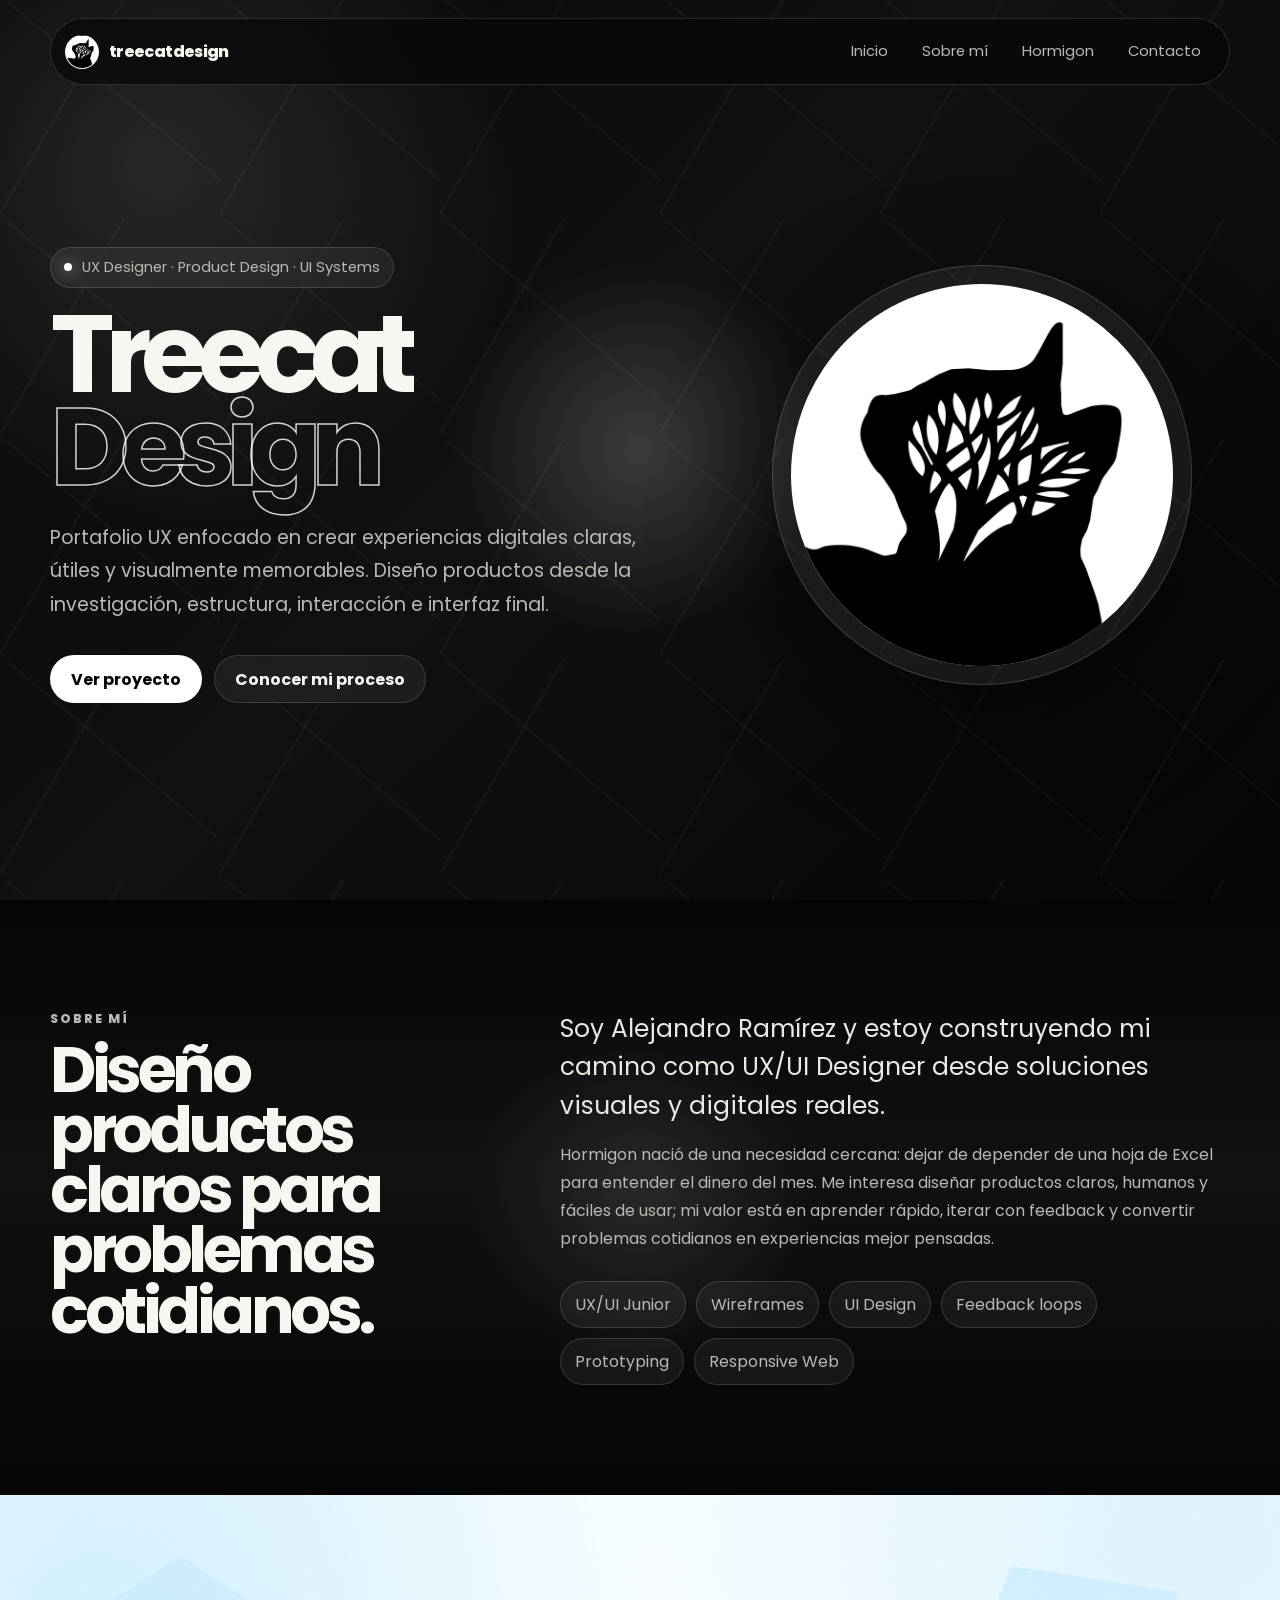
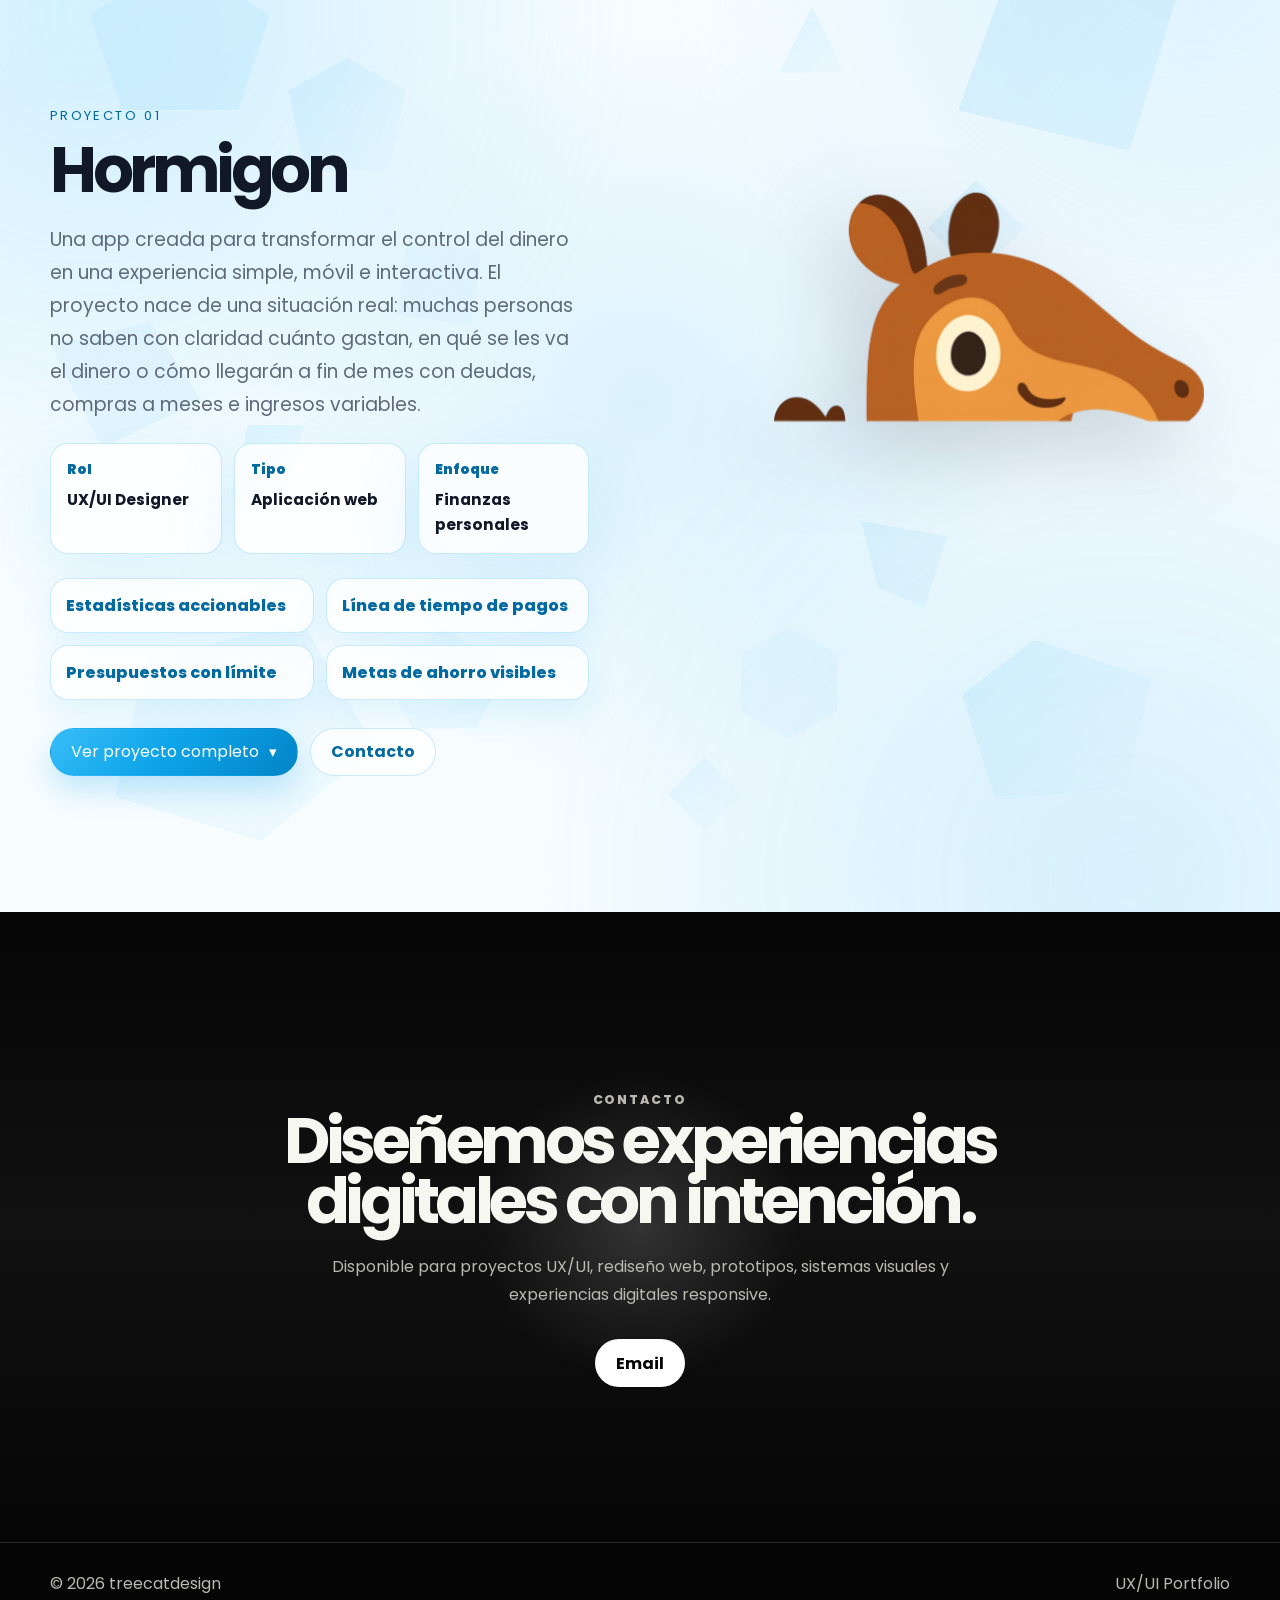
==== commit b030b0e4: "Corrige wireframes en mobile" ====
--- a/index.html
+++ b/index.html
@@ -307,7 +307,7 @@
                           src="./assets/hormigon/proceso/wireframe-home.png"
                           alt="Wireframe inicial del home de Hormigón con métricas, mascota, presupuesto y registros recientes."
                           width="390"
-                          height="843"
+                          height="844"
                           loading="lazy"
                           decoding="async"
                         />
@@ -329,7 +329,7 @@
                           src="./assets/hormigon/proceso/wireframe-registro-gasto.png"
                           alt="Wireframe del formulario para registrar un gasto en Hormigón."
                           width="390"
-                          height="843"
+                          height="844"
                           loading="lazy"
                           decoding="async"
                         />
@@ -351,7 +351,7 @@
                           src="./assets/hormigon/proceso/wireframe-metas-ahorro.png"
                           alt="Wireframe de la pantalla de metas de ahorro de Hormigón."
                           width="390"
-                          height="843"
+                          height="1102"
                           loading="lazy"
                           decoding="async"
                         />
@@ -373,7 +373,7 @@
                           src="./assets/hormigon/proceso/wireframe-tarjetas-cuentas.png"
                           alt="Wireframe del formulario para registrar tarjeta o cuenta en Hormigón."
                           width="390"
-                          height="843"
+                          height="844"
                           loading="lazy"
                           decoding="async"
                         />
--- a/css/responsive-fixes.css
+++ b/css/responsive-fixes.css
@@ -1871,3 +1871,71 @@
     margin-bottom: 0 !important;
   }
 }
+
+
+/* Corrección mobile: wireframes grandes en tarjeta y vista completa sin recorte.
+   En celulares reales el navegador/WhatsApp reduce el alto útil; estas reglas evitan
+   que las capturas verticales se hagan miniatura o se corten dentro del modal. */
+@media (max-width: 700px) {
+  .finance-wireframe-thumb {
+    height: clamp(250px, 70vw, 350px) !important;
+    min-height: clamp(250px, 70vw, 350px) !important;
+    overflow: hidden !important;
+  }
+
+  .finance-wireframe-thumb img {
+    width: 100% !important;
+    height: 100% !important;
+    max-width: none !important;
+    max-height: none !important;
+    object-fit: cover !important;
+    object-position: top center !important;
+  }
+
+  .finance-image-modal.finance-image-modal--wireframe {
+    align-items: stretch !important;
+    justify-items: center !important;
+    overflow-y: auto !important;
+    -webkit-overflow-scrolling: touch !important;
+    padding: max(10px, env(safe-area-inset-top)) 10px max(10px, env(safe-area-inset-bottom)) !important;
+  }
+
+  .finance-image-modal.finance-image-modal--wireframe .finance-image-modal__content {
+    align-self: start !important;
+    display: block !important;
+    width: min(94vw, 430px) !important;
+    max-height: none !important;
+    min-height: auto !important;
+    margin: 0 auto !important;
+    padding: 58px 12px 14px !important;
+    overflow: visible !important;
+  }
+
+  .finance-image-modal.finance-image-modal--wireframe .finance-image-modal__title {
+    margin-bottom: 12px !important;
+  }
+
+  .finance-image-modal.finance-image-modal--wireframe .finance-image-modal__frame.is-phone-frame {
+    width: 100% !important;
+    height: auto !important;
+    max-height: none !important;
+    aspect-ratio: auto !important;
+    overflow: visible !important;
+    padding: 8px !important;
+    border-radius: 34px !important;
+  }
+
+  .finance-image-modal.finance-image-modal--wireframe .finance-image-modal__frame.is-phone-frame .finance-image-modal__image {
+    width: 100% !important;
+    height: auto !important;
+    max-height: none !important;
+    object-fit: contain !important;
+    object-position: top center !important;
+    border-radius: 26px !important;
+  }
+
+  .finance-image-modal.finance-image-modal--wireframe .finance-image-modal__frame.is-phone-frame .finance-image-modal__speaker,
+  .finance-image-modal.finance-image-modal--wireframe .finance-image-modal__frame.is-phone-frame .finance-image-modal__shine {
+    display: none !important;
+  }
+}
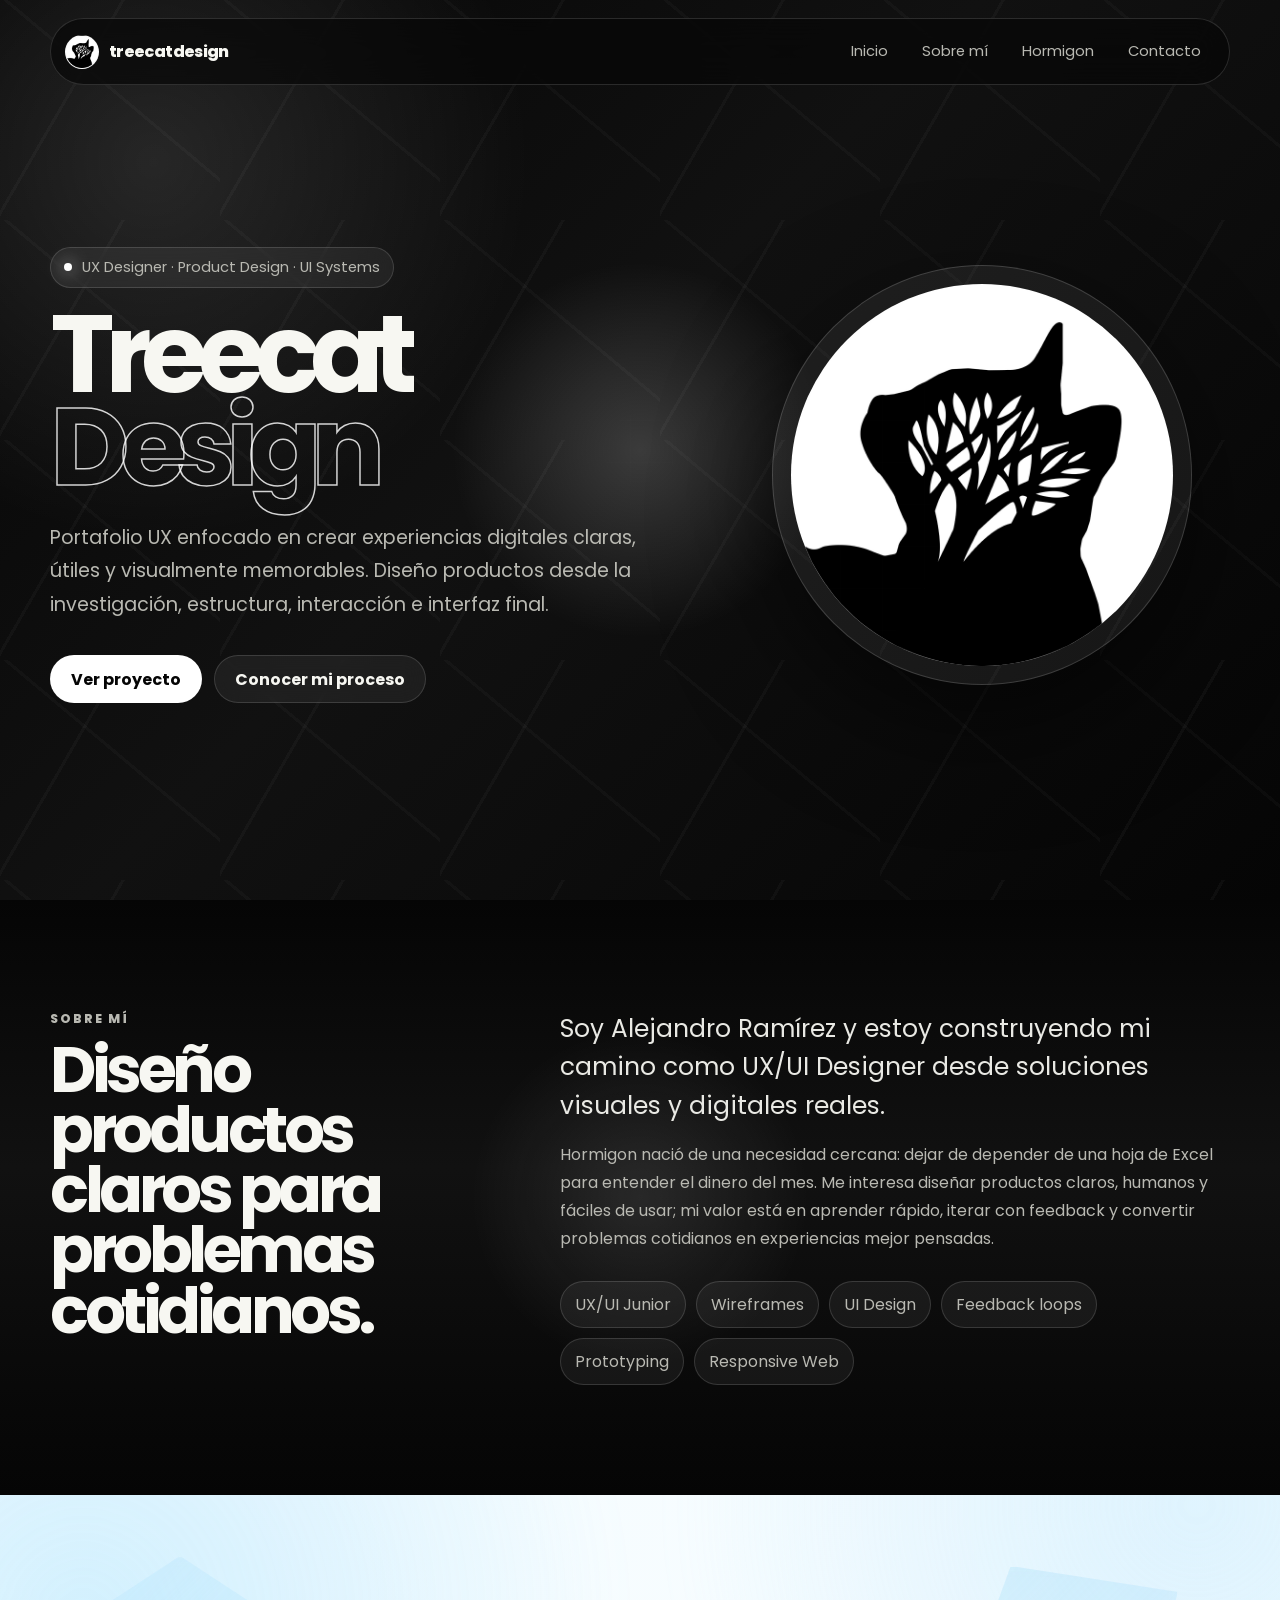
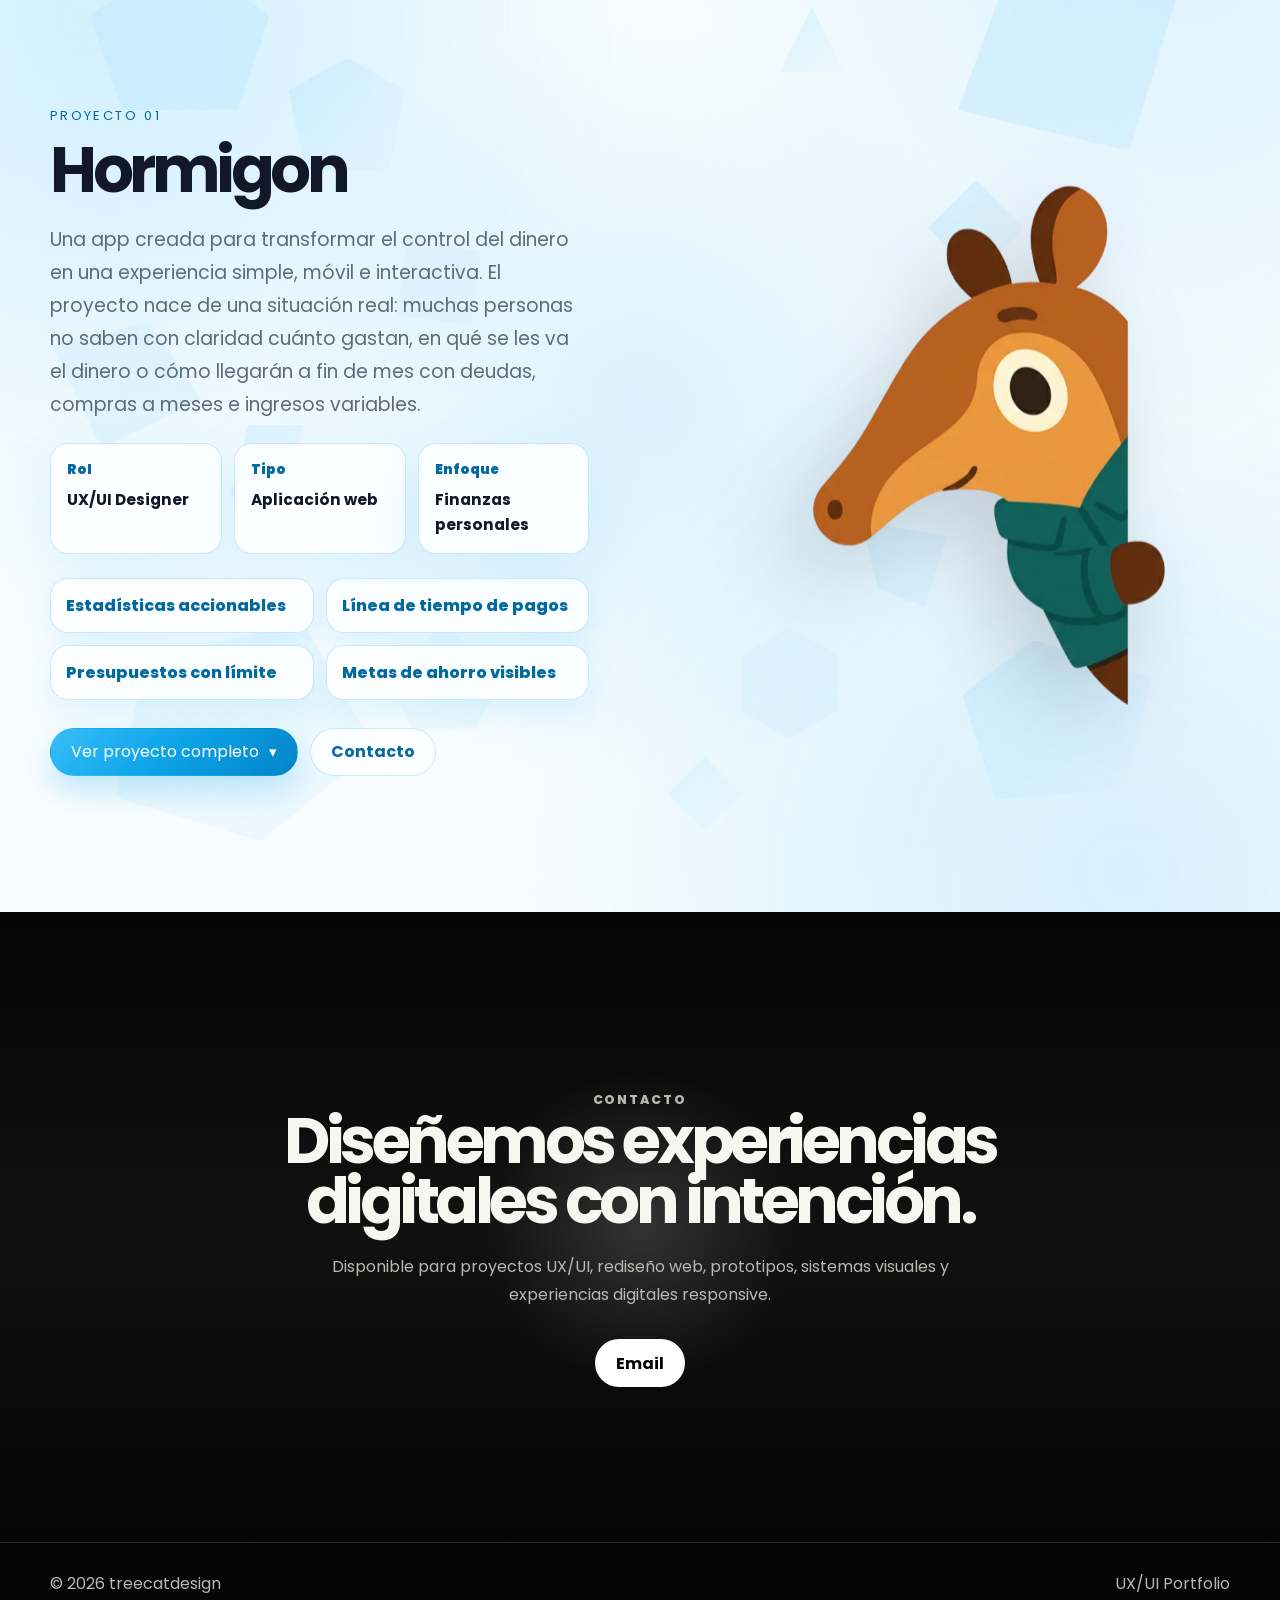
==== commit 8b850d04: "cambios celular" ====
--- a/index.html
+++ b/index.html
@@ -307,7 +307,7 @@
                           src="./assets/hormigon/proceso/wireframe-home.png"
                           alt="Wireframe inicial del home de Hormigón con métricas, mascota, presupuesto y registros recientes."
                           width="390"
-                          height="844"
+                          height="843"
                           loading="lazy"
                           decoding="async"
                         />
@@ -329,7 +329,7 @@
                           src="./assets/hormigon/proceso/wireframe-registro-gasto.png"
                           alt="Wireframe del formulario para registrar un gasto en Hormigón."
                           width="390"
-                          height="844"
+                          height="843"
                           loading="lazy"
                           decoding="async"
                         />
@@ -351,7 +351,7 @@
                           src="./assets/hormigon/proceso/wireframe-metas-ahorro.png"
                           alt="Wireframe de la pantalla de metas de ahorro de Hormigón."
                           width="390"
-                          height="1102"
+                          height="843"
                           loading="lazy"
                           decoding="async"
                         />
@@ -373,7 +373,7 @@
                           src="./assets/hormigon/proceso/wireframe-tarjetas-cuentas.png"
                           alt="Wireframe del formulario para registrar tarjeta o cuenta en Hormigón."
                           width="390"
-                          height="844"
+                          height="843"
                           loading="lazy"
                           decoding="async"
                         />
--- a/css/responsive-fixes.css
+++ b/css/responsive-fixes.css
@@ -1872,70 +1872,101 @@
   }
 }
 
-
-/* Corrección mobile: wireframes grandes en tarjeta y vista completa sin recorte.
-   En celulares reales el navegador/WhatsApp reduce el alto útil; estas reglas evitan
-   que las capturas verticales se hagan miniatura o se corten dentro del modal. */
-@media (max-width: 700px) {
-  .finance-wireframe-thumb {
-    height: clamp(250px, 70vw, 350px) !important;
-    min-height: clamp(250px, 70vw, 350px) !important;
-    overflow: hidden !important;
-  }
-
-  .finance-wireframe-thumb img {
+/* Corrección móvil: wireframes completos y modal sin corte inferior.
+   Solo aplica en celular/tablet; web conserva el comportamiento original. */
+@media (max-width: 900px) {
+  #hormigon .finance-wireframe-thumb {
+    display: grid !important;
+    place-items: center !important;
+    width: 100% !important;
+    height: auto !important;
+    min-height: 0 !important;
+    max-height: none !important;
+    aspect-ratio: 390 / 844 !important;
+    margin: 0 0 8px !important;
+    padding: 12px !important;
+    overflow: hidden !important;
+    border-radius: 18px !important;
+  }
+
+  #hormigon .finance-wireframe-thumb img {
+    display: block !important;
     width: 100% !important;
     height: 100% !important;
-    max-width: none !important;
-    max-height: none !important;
-    object-fit: cover !important;
-    object-position: top center !important;
-  }
-
-  .finance-image-modal.finance-image-modal--wireframe {
-    align-items: stretch !important;
+    max-width: 100% !important;
+    max-height: 100% !important;
+    object-fit: contain !important;
+    object-position: center top !important;
+    transform: none !important;
+    filter: none !important;
+  }
+
+  #hormigon .finance-image-modal {
+    align-items: center !important;
+    padding: max(10px, env(safe-area-inset-top)) 10px max(10px, env(safe-area-inset-bottom)) !important;
+  }
+
+  #hormigon .finance-image-modal--phone-frame .finance-image-modal__content,
+  .finance-image-modal--phone-frame .finance-image-modal__content {
+    width: min(96vw, 430px) !important;
+    max-height: calc(100svh - max(20px, env(safe-area-inset-top) + env(safe-area-inset-bottom))) !important;
+    padding: 54px 12px 14px !important;
+    overflow: hidden !important;
+    grid-template-rows: auto minmax(0, 1fr) !important;
     justify-items: center !important;
-    overflow-y: auto !important;
-    -webkit-overflow-scrolling: touch !important;
+  }
+
+  #hormigon .finance-image-modal__frame.is-phone-frame,
+  .finance-image-modal__frame.is-phone-frame {
+    width: 100% !important;
+    max-width: min(82vw, 330px) !important;
+    height: auto !important;
+    max-height: calc(100svh - 122px) !important;
+    aspect-ratio: auto !important;
+    padding: 8px !important;
+    overflow: hidden !important;
+    border-radius: 34px !important;
+  }
+
+  #hormigon .finance-image-modal__frame.is-phone-frame .finance-image-modal__image,
+  .finance-image-modal__frame.is-phone-frame .finance-image-modal__image {
+    display: block !important;
+    width: auto !important;
+    height: auto !important;
+    max-width: 100% !important;
+    max-height: calc(100svh - 142px) !important;
+    object-fit: contain !important;
+    object-position: center !important;
+    border-radius: 26px !important;
+  }
+
+  #hormigon .finance-image-modal__frame.is-phone-frame .finance-image-modal__shine,
+  .finance-image-modal__frame.is-phone-frame .finance-image-modal__shine {
+    inset: 8px !important;
+    border-radius: 26px !important;
+  }
+}
+
+@media (max-width: 390px) {
+  #hormigon .finance-wireframe-thumb {
+    aspect-ratio: 390 / 844 !important;
+  }
+
+  #hormigon .finance-image-modal__frame.is-phone-frame,
+  .finance-image-modal__frame.is-phone-frame {
+    max-width: min(84vw, 310px) !important;
+    max-height: calc(100svh - 118px) !important;
+  }
+
+  #hormigon .finance-image-modal__frame.is-phone-frame .finance-image-modal__image,
+  .finance-image-modal__frame.is-phone-frame .finance-image-modal__image {
+    max-height: calc(100svh - 138px) !important;
+  }
+}
+
+@media (max-width: 900px) {
+  .finance-image-modal {
+    align-items: center !important;
     padding: max(10px, env(safe-area-inset-top)) 10px max(10px, env(safe-area-inset-bottom)) !important;
   }
-
-  .finance-image-modal.finance-image-modal--wireframe .finance-image-modal__content {
-    align-self: start !important;
-    display: block !important;
-    width: min(94vw, 430px) !important;
-    max-height: none !important;
-    min-height: auto !important;
-    margin: 0 auto !important;
-    padding: 58px 12px 14px !important;
-    overflow: visible !important;
-  }
-
-  .finance-image-modal.finance-image-modal--wireframe .finance-image-modal__title {
-    margin-bottom: 12px !important;
-  }
-
-  .finance-image-modal.finance-image-modal--wireframe .finance-image-modal__frame.is-phone-frame {
-    width: 100% !important;
-    height: auto !important;
-    max-height: none !important;
-    aspect-ratio: auto !important;
-    overflow: visible !important;
-    padding: 8px !important;
-    border-radius: 34px !important;
-  }
-
-  .finance-image-modal.finance-image-modal--wireframe .finance-image-modal__frame.is-phone-frame .finance-image-modal__image {
-    width: 100% !important;
-    height: auto !important;
-    max-height: none !important;
-    object-fit: contain !important;
-    object-position: top center !important;
-    border-radius: 26px !important;
-  }
-
-  .finance-image-modal.finance-image-modal--wireframe .finance-image-modal__frame.is-phone-frame .finance-image-modal__speaker,
-  .finance-image-modal.finance-image-modal--wireframe .finance-image-modal__frame.is-phone-frame .finance-image-modal__shine {
-    display: none !important;
-  }
-}
+}
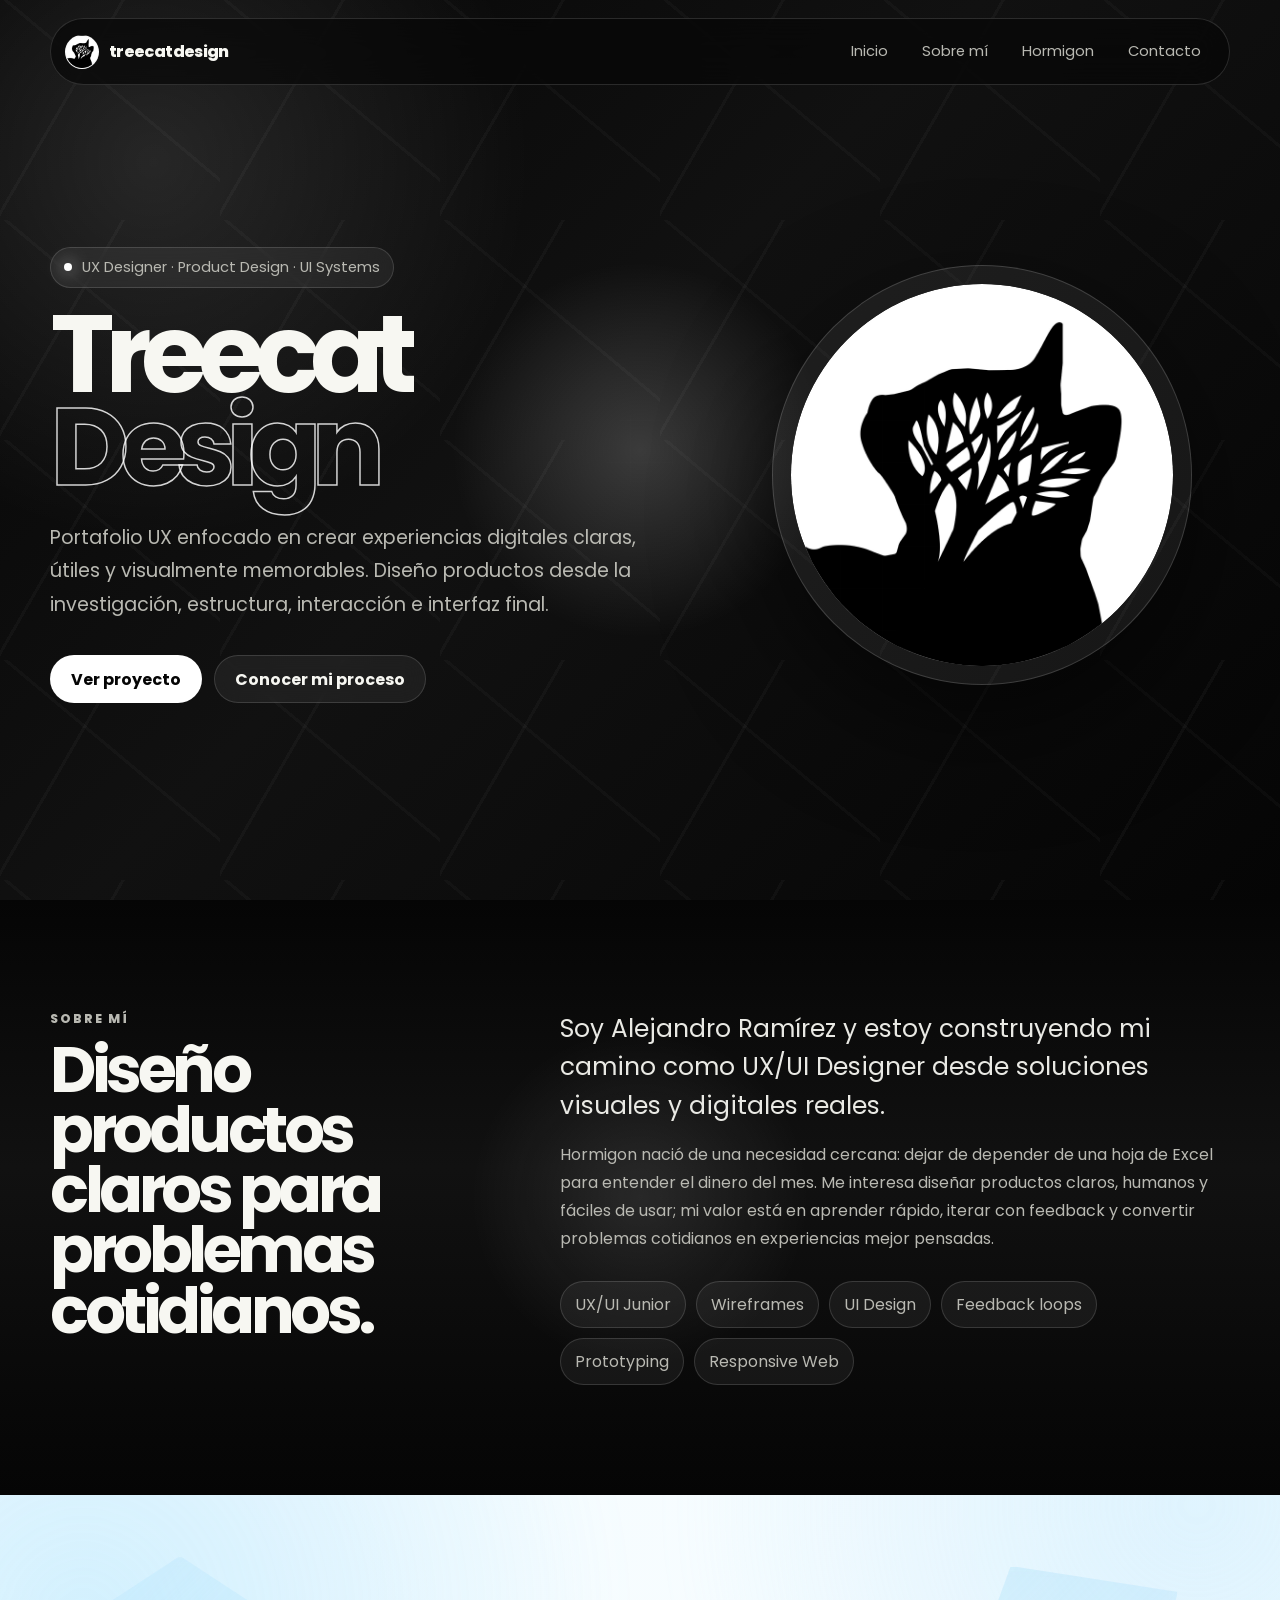
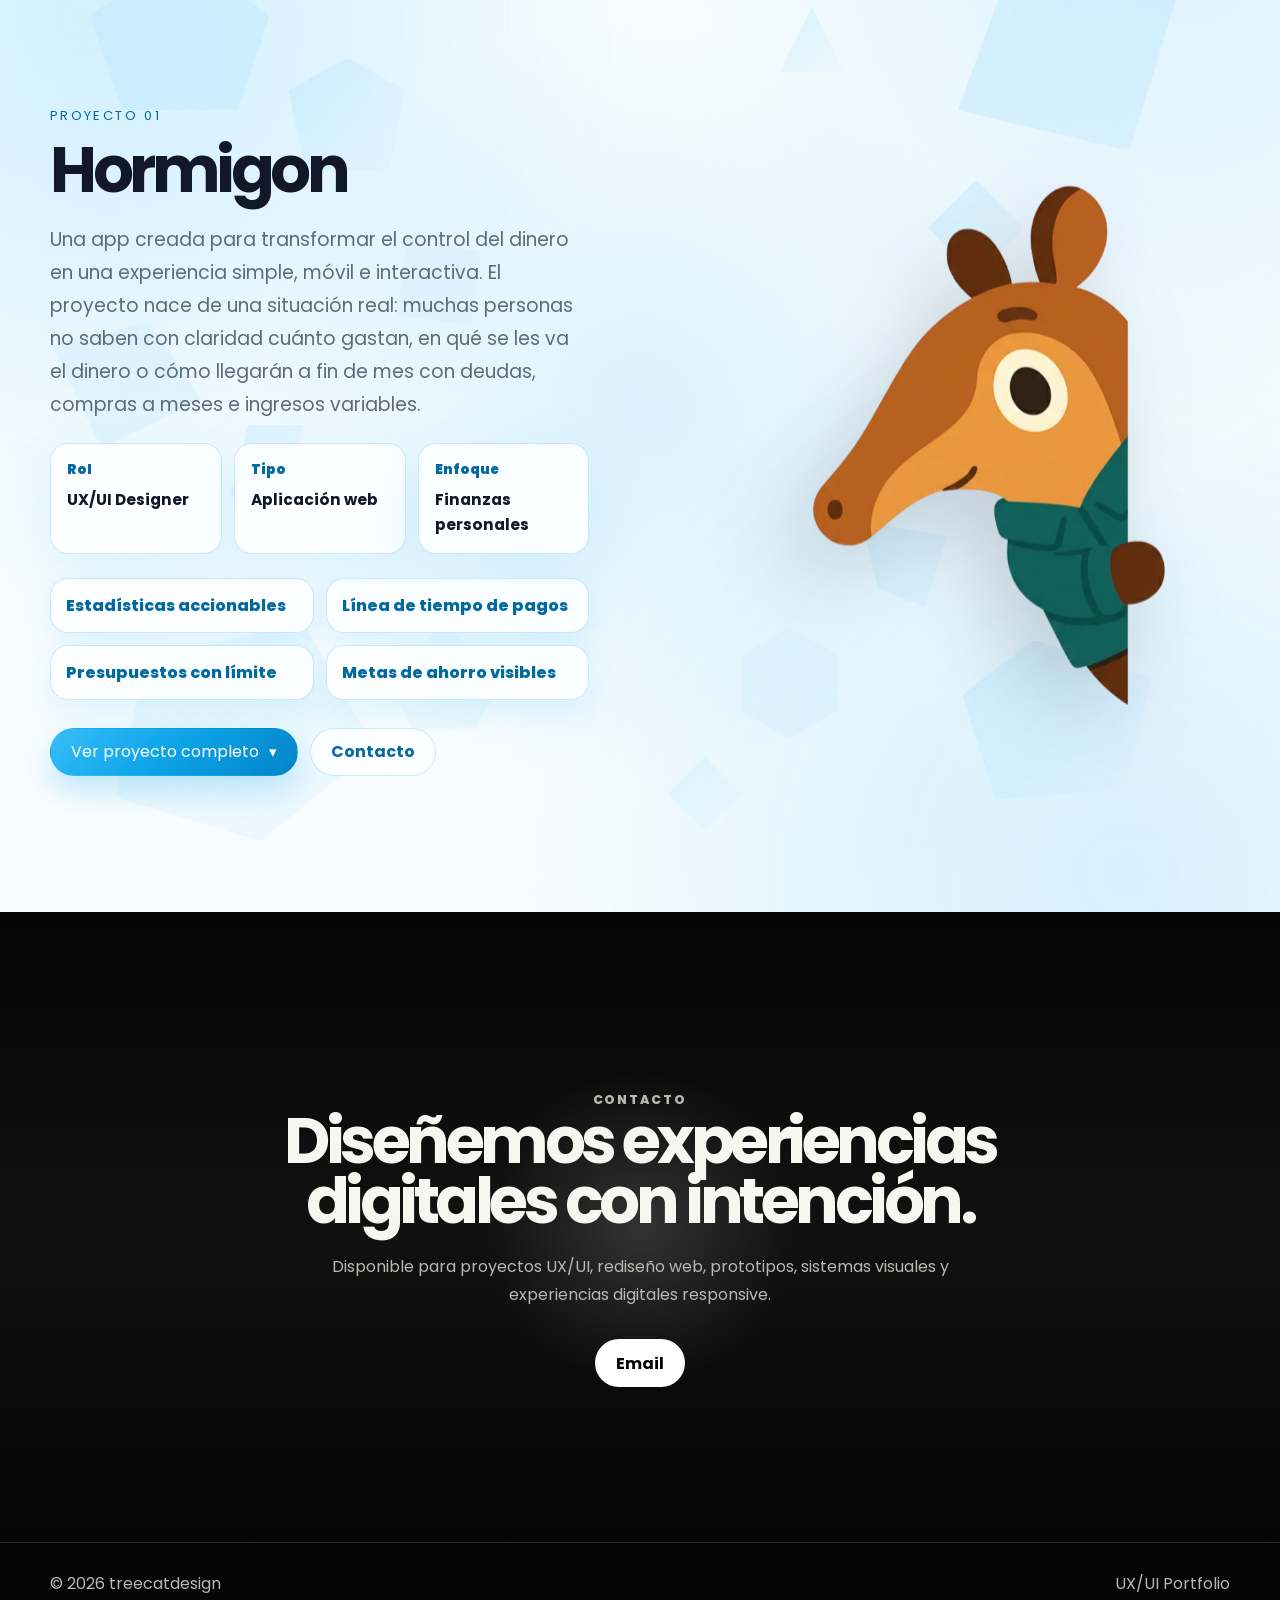
==== commit db4ec203: "actualización de foto de perfil" ====
--- a/index.html
+++ b/index.html
@@ -38,7 +38,7 @@
           <div>
             <div class="eyebrow reveal">UX Designer · Product Design · UI Systems</div>
 
-            <h1 class="hero-title reveal" style="--delay: 90ms;">
+            <h1 class="hero-title reveal" style="--delay: 90ms;" data-hero-title aria-live="polite">
               Treecat
               <span>Design</span>
             </h1>
@@ -54,13 +54,25 @@
             </div>
           </div>
 
-          <div class="hero-logo-wrap reveal" style="--delay: 180ms;">
-            <img
-              class="hero-logo"
-              src="./assets/treecat-logo.jpeg"
-              alt="Logo principal de treecatdesign"
-            />
-          </div>
+          <button class="hero-logo-wrap hero-flip-card reveal" type="button" style="--delay: 180ms;" data-hero-card aria-label="Cambiar presentación">
+            <span class="hero-card-inner" aria-hidden="true">
+              <span class="hero-card-face hero-card-face--front">
+                <img
+                  class="hero-logo"
+                  src="./assets/treecat-logo.jpeg"
+                  alt=""
+                />
+              </span>
+
+              <span class="hero-card-face hero-card-face--back">
+                <img
+                  class="hero-logo hero-logo--profile"
+                  src="./assets/alejandro-ramirez-perfil.jpeg"
+                  alt=""
+                />
+              </span>
+            </span>
+          </button>
         </div>
       </section>
 
--- a/css/styles.css
+++ b/css/styles.css
@@ -292,6 +292,78 @@
   background: #fff;
 }
 
+.hero-flip-card {
+  appearance: none;
+  border: 1px solid rgba(255,255,255,.16);
+  color: inherit;
+  cursor: pointer;
+  perspective: 1200px;
+}
+
+.hero-card-inner {
+  position: relative;
+  width: 100%;
+  height: 100%;
+  border-radius: 50%;
+  transform-style: preserve-3d;
+  transition: transform .9s cubic-bezier(.2,.8,.2,1);
+}
+
+.hero-logo-wrap.is-personal .hero-card-inner {
+  transform: rotateY(180deg);
+}
+
+.hero-card-face {
+  position: absolute;
+  inset: 0;
+  display: grid;
+  place-items: center;
+  border-radius: 50%;
+  overflow: hidden;
+  backface-visibility: hidden;
+  -webkit-backface-visibility: hidden;
+}
+
+.hero-card-face--back {
+  transform: rotateY(180deg);
+}
+
+.hero-card-face .hero-logo {
+  transition:
+    transform .35s cubic-bezier(.2,.8,.2,1),
+    filter .35s ease;
+}
+
+.hero-logo--profile {
+  object-position: center center;
+}
+
+.hero-flip-card:hover .hero-card-face .hero-logo,
+.hero-flip-card:focus-visible .hero-card-face .hero-logo {
+  transform: scale(1.018) rotateZ(-1.5deg);
+  filter: saturate(1.08) contrast(1.03);
+}
+
+.hero-title {
+  transition:
+    opacity .32s ease,
+    transform .32s ease,
+    filter .32s ease;
+}
+
+.hero-title.is-personal {
+  font-size: clamp(2.65rem, 6.8vw, 6.35rem);
+  line-height: .94;
+  letter-spacing: -0.078em;
+}
+
+.hero-title.is-switching,
+.hero-title.reveal.is-visible.is-switching {
+  opacity: 0;
+  transform: translateY(14px) scale(.985);
+  filter: blur(5px);
+}
+
 .about {
   background:
     radial-gradient(circle at var(--mx) var(--my), rgba(255,255,255,.1), transparent 24%),
